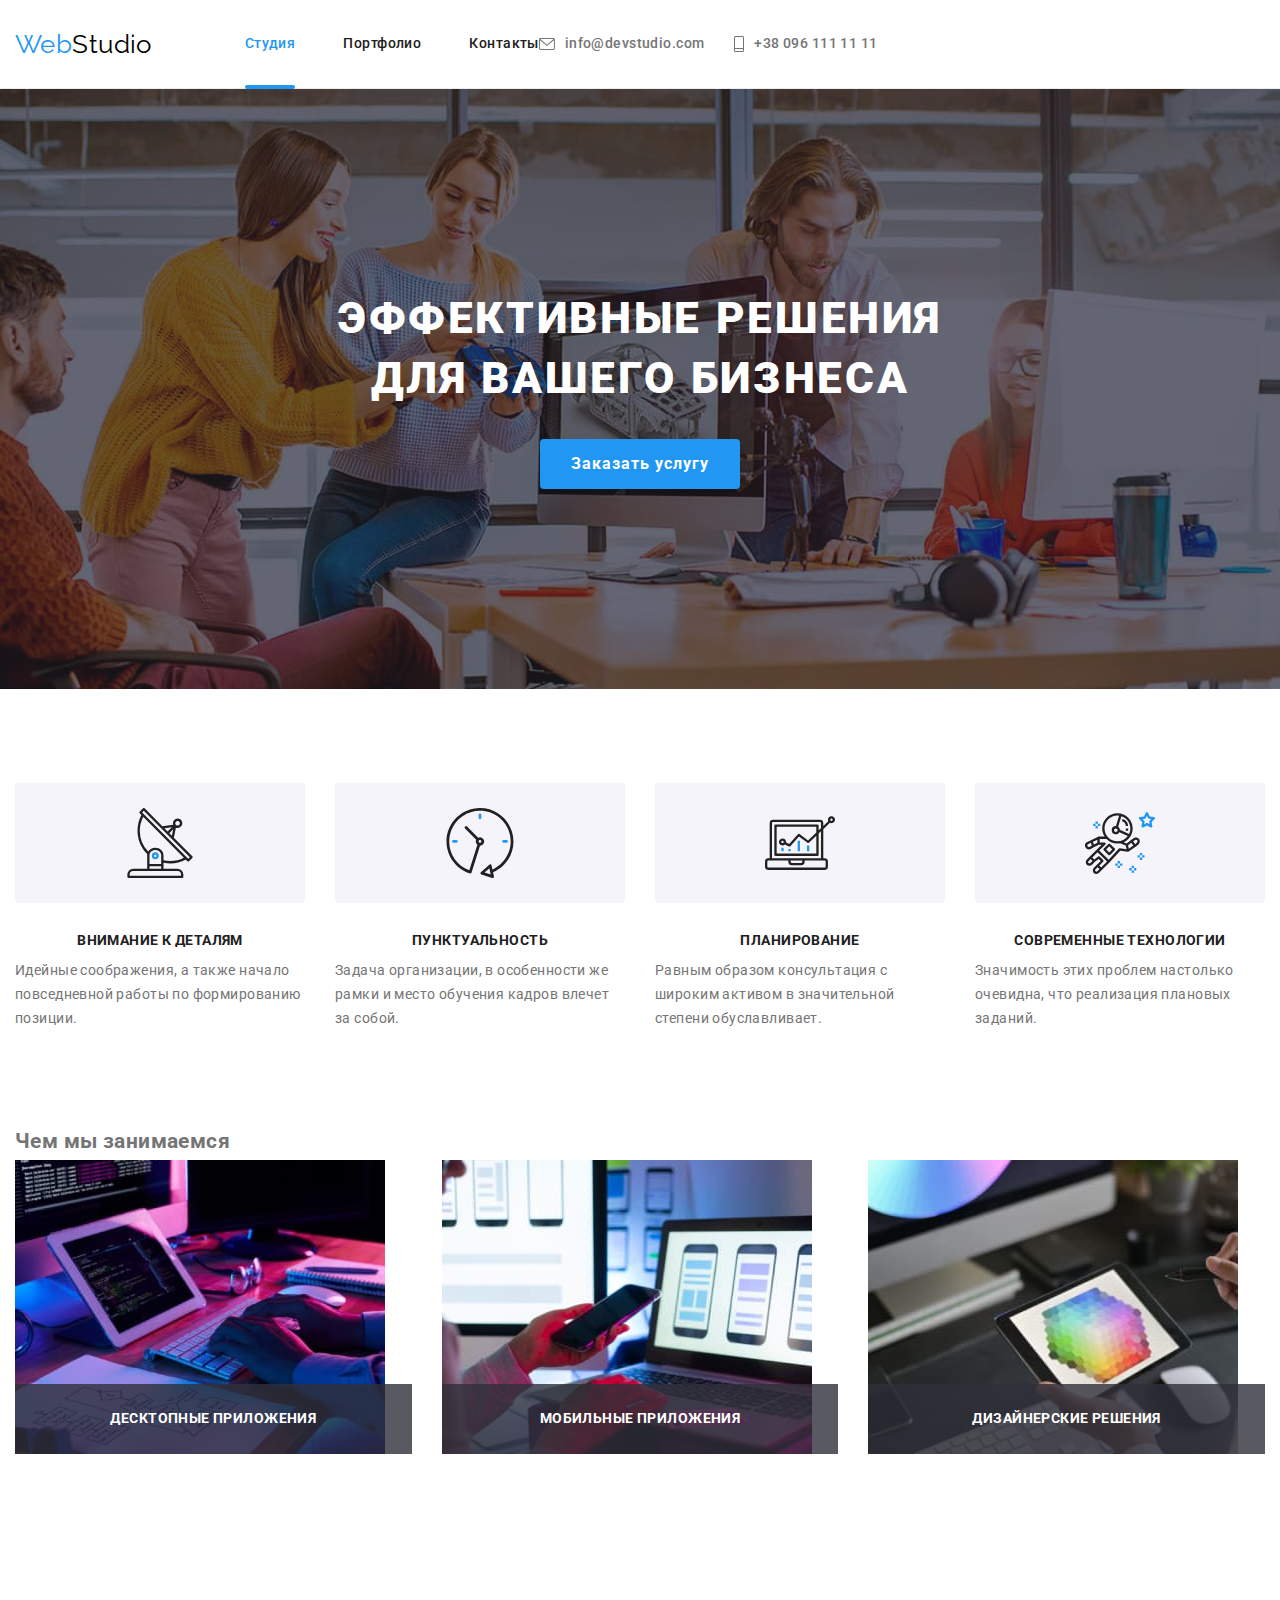
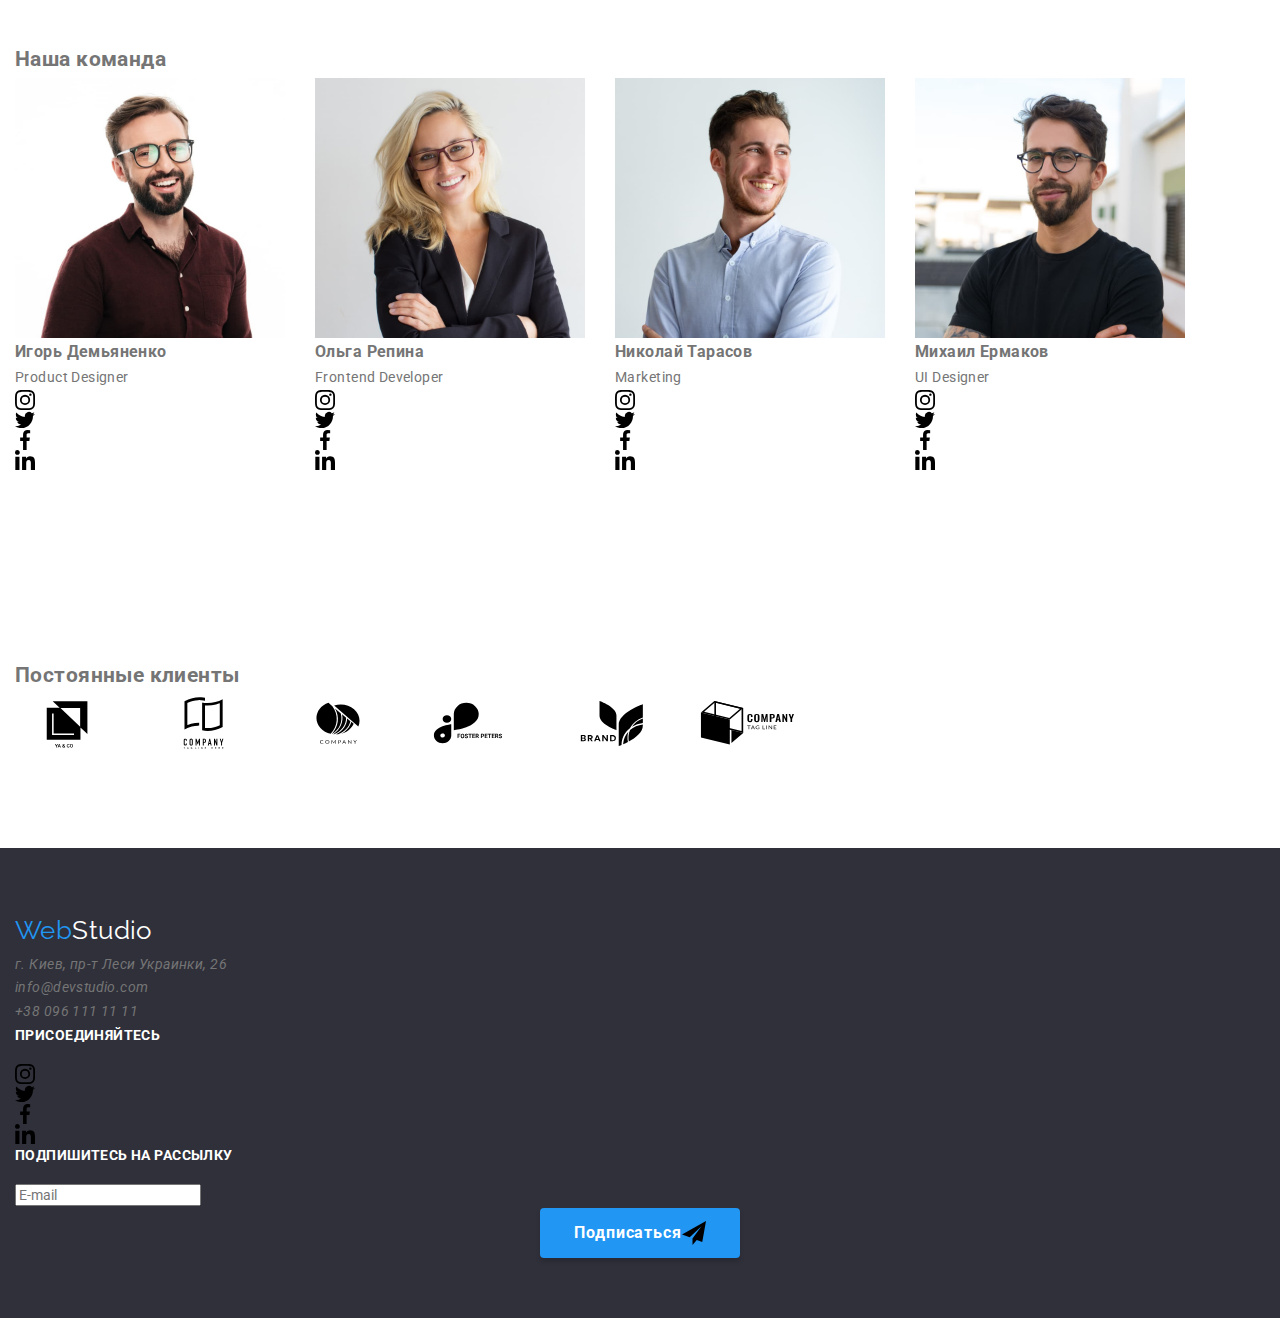
==== index.html @ e0783196 "header" ====
<!DOCTYPE html>
<html lang="ru">
    <head>
        <meta charset="UTF-8">
        <meta http-equiv="X-UA-Compatible" content="IE=edge">
        <meta name="viewport" content="width=device-width, initial-scale=1.0">
        <title>WebStudio</title>
        <style>
            @import url('https://fonts.googleapis.com/css2?family=Raleway:wght@700&family=Roboto:wght@400;500;700;900&display=swap');
        </style>
        <link rel="stylesheet" href="https://cdnjs.cloudflare.com/ajax/libs/modern-normalize/1.1.0/modern-normalize.min.css">
        <link rel="stylesheet" href="./css/main.min.css">
    </head>
    <body>   
        
        <!-- Заголовок-->
        <header class="header">
            <div class="container header__container">
                <a class="link logo" href="./index.html"> Web<span class="logo--header">Studio</span></a>
                <div class="header__mobile-menu" data-menu>
                    <nav class="header__nav">
                        <ul class="list header__pages-list">
                            <li class="header__pages-item"> <a class="link header__pages-link header__pages-link--active" href="./index.html">Студия</a> </li>
                            <li class="header__pages-item"> <a class="link header__pages-link" href="./portfolio.html">Портфолио</a> </li>
                            <li class="header__pages-item"> <a class="link header__pages-link" href="#">Контакты</a> </li>
                        </ul>
                    </nav>
                    <ul class="list header__contacts-list">
                        <li class="header__contacts-item header__contacts-bottom"> <a class="link header__contacts-link" href="mailto:info@devstudio.com">
                            <svg class="header__contacts-icon" width="16" height="12"><use href="./image/symbol-defs.svg#icon-envelope"></use>
                            </svg>info@devstudio.com</a></li>
                        <li class="header__contacts-item header__contacts-top"> <a class="link header__contacts-link" href="tel:+380961111111">
                            <svg class="header__contacts-icon" width="10" height="16"><use href="./image/symbol-defs.svg#icon-phone"></use></svg>
                            +38 096 111 11 11</a> </li>
                    </ul>
                    <ul class="list header__social-list">
                        <li class="header__social-item">
                            <a class="link header__social-link" href="#">Instagram</a>
                        </li>
                        <li class="header__social-item">
                            <a class="link header__social-link" href="#">Twitter</a>
                        </li>
                        <li class="header__social-item">
                            <a class="link header__social-link" href="#">Facebook</a>
                        </li>
                        <li class="header__social-item">
                            <a class="link header__social-link" href="#">LinkedIn</a>
                        </li>
                    </ul>
                </div>
                
                
                <button type="button" class="burger__button-menu" data-menu-button>
                    <svg class="burger__menu-icon" width="40" height="40">
                        <use class="burger__menu" href="./image/burger.svg#icon-burger-menu"></use>
                        <use class="burger__close" href="./image/burger.svg#icon-burger-close"></use>
                    </svg>
                </button>
                <script src="./js/mobile-menu.js"></script>
            </div>
        </header>
        <main>
            <!-- 1 секция HERO -->
            <section class="hero overlay">
                <!-- <div class="overlay"></div> -->
                <div class="container">
                    <h1 class="hero__title">Эффективные решения для вашего бизнеса</h1>
                    <button data-modal-open type="button" class="button hero-button">Заказать услугу</button>
                </div>
            </section>

            <!-- 2 секция -->
            <section class="section benefits">
                <div class="container">
                    <h2 class="visually-hidden">Преимущества</h2>
                    <ul class="list benefits__list card-set">
                        <li class="card-set__item benefits__item">
                            <div class="benefits__icon-wrapper">
                                <svg class="benefits__icon" width="70px" height="70px">
                                    <use href="./image/symbol-defs.svg#icon-antenna"></use>
                                </svg>
                            </div>
                            <h3 class="benefits__title">Внимание к деталям</h3>
                            <p>Идейные соображения, а также начало повседневной работы по формированию позиции.</p>
                        </li>
                        <li class="card-set__item benefits__item">
                            <div class="benefits__icon-wrapper">
                                <svg class="benefits__icon" width="70px" height="70px">
                                    <use href="./image/symbol-defs.svg#icon-clock"></use>
                                </svg>
                            </div>
                            <h3 class="benefits__title">Пунктуальность</h3>
                            <p>Задача организации, в особенности же рамки и место обучения кадров влечет за собой.</p>
                        </li>
                        <li class="card-set__item benefits__item">
                            <div class="benefits__icon-wrapper">
                                <svg class="benefits__icon" width="70px" height="70px">
                                    <use href="./image/symbol-defs.svg#icon-diagram"></use>
                                </svg>
                            </div>
                            <h3 class="benefits__title">Планирование</h3>
                            <p>Равным образом консультация с широким активом в значительной степени обуславливает.</p>
                        </li>
                        <li class="card-set__item benefits__item">
                            <div class="benefits__icon-wrapper">
                                <svg class="benefits__icon" width="70px" height="70px">
                                    <use href="./image/symbol-defs.svg#icon-astronaut"></use>
                                </svg>
                            </div>
                            <h3 class="benefits__title">Современные технологии</h3>
                            <p>Значимость этих проблем настолько очевидна, что реализация плановых заданий.</p>
                        </li>
                    </ul>
                </div>
            </section>

            <!-- 3 секция -->
            <section class="section examples">
                <div class="container">
                    <h2 class="section__title">Чем мы занимаемся</h2>
                    <ul class="list examples-list card-set">
                        <li class="card-set__item examples__item">
                            <img src="./image/1.jpg" alt="Программирование" width="370" height="294">
                            <div class="examples__wrap">
                                <h3 class="examples__title">Десктопные приложения</h3>
                            </div>
                        </li>
                        <li class="card-set__item examples__item">
                            <img src="./image/2.jpg" alt="Приложения для смартфонов" width="370" height="294">
                            <div class="examples__wrap">
                                <h3 class="examples__title">Мобильные приложения</h3>
                            </div>
                        </li>
                        <li class="card-set__item examples__item">
                            <img src="./image/3.jpg" alt="Дизайн" width="370" height="294">
                            <div class="examples__wrap">
                                <h3 class="examples__title">Дизайнерские решения</h3>
                            </div>
                        </li>                        
                    </ul>
                </div>
            </section>


            <!-- 4 секция -->
            <section class="section team">
                <div class="container">
                    <h2 class="section__title">Наша команда</h2>
                    <ul class="list team__list card-set">
                        <li class="card-set__item team__item">
                            <img src="./image/mem_1.jpg" alt="Фото Игоря Демьяненко" width="270" height="260">
                            <div class="team__content">
                                <h3 class="team__member">Игорь Демьяненко</h3>
                                <p class="team__job" lang="en">Product Designer</p>
                                <ul class="list icon-set">
                                    <li class="icon-set__item"><a class="link icon-set__link" href="https://www.instagram.com/" target="_blank" rel="noopener noreferrer nofollow">
                                        <svg class="icon icon-set__icon icon-set__icon--team" width="20" height="20">
                                            <use href="./image/symbol-defs.svg#icon-instagram"></use>
                                        </svg>
                                    </a></li>
                                    <li class="icon-set__item"><a class="link icon-set__link" href="https://twitter.com/" target="_blank" rel="noopener noreferrer nofollow">
                                        <svg class="icon icon-set__icon icon-set__icon--team" width="20" height="20">
                                            <use href="./image/symbol-defs.svg#icon-twitter"></use>
                                        </svg>
                                    </a></li>
                                    <li class="icon-set__item"><a class="link icon-set__link" href="https://www.facebook.com/" target="_blank" rel="noopener noreferrer nofollow">
                                        <svg class="icon icon-set__icon icon-set__icon--team" width="20" height="20">
                                            <use href="./image/symbol-defs.svg#icon-facebook"></use>
                                        </svg>
                                    </a></li>
                                    <li class="icon-set__item"><a class="link icon-set__link" href="https://www.linkedin.com/" target="_blank" rel="noopener noreferrer nofollow">
                                        <svg class="icon icon-set__icon icon-set__icon--team" width="20" height="20">
                                            <use href="./image/symbol-defs.svg#icon-linkedin"></use>
                                        </svg>
                                    </a></li>
                                    
                                </ul>                                
                            </div>                            
                        </li>
                        <li class="card-set__item team__item">
                            <img src="./image/mem_2.jpg" alt="Фото Ольги Репиной" width="270" height="260">
                            <div class="team__content">
                                <h3 class="team__member">Ольга Репина</h3>
                                <p class="team__job" lang="en">Frontend Developer</p>
                                <ul class="list icon-set">
                                    <li class="icon-set__item"><a class="link icon-set__link" href="https://www.instagram.com/" target="_blank" rel="noopener noreferrer nofollow">
                                        <svg class="icon icon-set__icon icon-set__icon--team" width="20" height="20">
                                            <use href="./image/symbol-defs.svg#icon-instagram"></use>
                                        </svg>
                                    </a></li>
                                    <li class="icon-set__item"><a class="link icon-set__link" href="https://twitter.com/" target="_blank" rel="noopener noreferrer nofollow">
                                        <svg class="icon icon-set__icon icon-set__icon--team" width="20" height="20">
                                            <use href="./image/symbol-defs.svg#icon-twitter"></use>
                                        </svg>
                                    </a></li>
                                    <li class="icon-set__item"><a class="link icon-set__link" href="https://www.facebook.com/" target="_blank" rel="noopener noreferrer nofollow">
                                        <svg class="icon icon-set__icon icon-set__icon--team" width="20" height="20">
                                            <use href="./image/symbol-defs.svg#icon-facebook"></use>
                                        </svg>
                                    </a></li>
                                    <li class="icon-set__item"><a class="link icon-set__link" href="https://www.linkedin.com/" target="_blank" rel="noopener noreferrer nofollow">
                                        <svg class="icon icon-set__icon icon-set__icon--team" width="20" height="20">
                                            <use href="./image/symbol-defs.svg#icon-linkedin"></use>
                                        </svg>
                                    </a></li>
                                </ul>
                            </div>
                        </li>
                        <li class="card-set__item team__item">
                            <img src="./image/mem_3.jpg" alt="Фото Николая Тарасова" width="270" height="260">
                            <div class="team__content">
                                <h3 class="team__member">Николай Тарасов</h3>
                                <p class="team__job" lang="en">Marketing</p>
                                <ul class="list icon-set">
                                    <li class="icon-set__item"><a class="link icon-set__link" href="https://www.instagram.com/" target="_blank" rel="noopener noreferrer nofollow">
                                        <svg class="icon icon-set__icon icon-set__icon--team" width="20" height="20">
                                            <use href="./image/symbol-defs.svg#icon-instagram"></use>
                                        </svg>
                                    </a></li>
                                    <li class="icon-set__item"><a class="link icon-set__link" href="https://twitter.com/" target="_blank" rel="noopener noreferrer nofollow">
                                        <svg class="icon icon-set__icon icon-set__icon--team" width="20" height="20">
                                            <use href="./image/symbol-defs.svg#icon-twitter"></use>
                                        </svg>
                                    </a></li>
                                    <li class="icon-set__item"><a class="link icon-set__link" href="https://www.facebook.com/" target="_blank" rel="noopener noreferrer nofollow">
                                        <svg class="icon icon-set__icon icon-set__icon--team" width="20" height="20">
                                            <use href="./image/symbol-defs.svg#icon-facebook"></use>
                                        </svg>
                                    </a></li>
                                    <li class="icon-set__item"><a class="link icon-set__link" href="https://www.linkedin.com/" target="_blank" rel="noopener noreferrer nofollow">
                                        <svg class="icon icon-set__icon icon-set__icon--team" width="20" height="20">
                                            <use href="./image/symbol-defs.svg#icon-linkedin"></use>
                                        </svg>
                                    </a></li>
                                </ul>
                            </div>
                        </li>
                        <li class="card-set__item team__item">
                            <img src="./image/mem_4.jpg" alt="Фото Михаила Ермакова" width="270" height="260">
                            <div class="team__content">
                                <h3 class="team__member">Михаил Ермаков</h3>
                                <p class="team__job" lang="en">UI Designer</p>
                                <ul class="list icon-set">
                                    <li class="icon-set__item"><a class="link icon-set__link" href="https://www.instagram.com/" target="_blank" rel="noopener noreferrer nofollow">
                                        <svg class="icon icon-set__icon icon-set__icon--team" width="20" height="20">
                                            <use href="./image/symbol-defs.svg#icon-instagram"></use>
                                        </svg>
                                    </a></li>
                                    <li class="icon-set__item"><a class="link icon-set__link" href="https://twitter.com/" target="_blank" rel="noopener noreferrer nofollow">
                                        <svg class="icon icon-set__icon icon-set__icon--team" width="20" height="20">
                                            <use href="./image/symbol-defs.svg#icon-twitter"></use>
                                        </svg>
                                    </a></li>
                                    <li class="icon-set__item"><a class="link icon-set__link" href="https://www.facebook.com/" target="_blank" rel="noopener noreferrer nofollow">
                                        <svg class="icon icon-set__icon icon-set__icon--team" width="20" height="20">
                                            <use href="./image/symbol-defs.svg#icon-facebook"></use>
                                        </svg>
                                    </a></li>
                                    <li class="icon-set__item"><a class="link icon-set__link" href="https://www.linkedin.com/" target="_blank" rel="noopener noreferrer nofollow">
                                        <svg class="icon icon-set__icon icon-set__icon--team" width="20" height="20">
                                            <use href="./image/symbol-defs.svg#icon-linkedin"></use>
                                        </svg>
                                    </a></li>
                                </ul>
                            </div>
                        </li>
                    </ul>
                </div>
            </section>

            <!-- 5 секция -->
            <section class="section clients">
                <div class="container">
                    <h2 class="section__title">Постоянные клиенты</h2>
                    <ul class="list card-set clients__list">
                        <li class="card-set__item clients__item"><a class="link clients__link" href="#" target="_blank" rel="noopener noreferrer nofollow" >
                            <svg class="clients__icon" width="106" height="60">
                                <use href="./image/symbol-defs.svg#icon-company_1"></use>
                            </svg>
                        </a></li>
                        <li class="card-set__item clients__item"><a class="link clients__link" href="#" target="_blank" rel="noopener noreferrer nofollow" >
                            <svg class="clients__icon" width="106" height="60">
                                <use href="./image/symbol-defs.svg#icon-company_2"></use>
                            </svg>
                        </a></li> 
                        <li class="card-set__item clients__item"><a class="link clients__link" href="#" target="_blank" rel="noopener noreferrer nofollow" >
                            <svg class="clients__icon" width="106" height="60">
                                <use href="./image/symbol-defs.svg#icon-company_3"></use>
                            </svg>
                        </a></li> 
                        <li class="card-set__item clients__item"><a class="link clients__link" href="#" target="_blank" rel="noopener noreferrer nofollow" >
                            <svg class="clients__icon" width="106" height="60">
                                <use href="./image/symbol-defs.svg#icon-company_4"></use>
                            </svg>
                        </a></li> 
                        <li class="card-set__item clients__item"><a class="link clients__link" href="#" target="_blank" rel="noopener noreferrer nofollow" >
                            <svg class="clients__icon" width="106" height="60">
                                <use href="./image/symbol-defs.svg#icon-company_5"></use>
                            </svg>
                        </a></li> 
                        <li class="card-set__item clients__item"><a class="link clients__link" href="#" target="_blank" rel="noopener noreferrer nofollow" >
                            <svg class="clients__icon" width="106" height="60">
                                <use href="./image/symbol-defs.svg#icon-company_6"></use>
                            </svg>
                        </a></li> 
                    </ul>
                </div>
            </section>
        </main>
        

        <!-- Футер -->
        <footer class="footer">
            <div class="container footer__container">
                <div class="footer__address">
                    <a class="link logo footer__logo" href="./index.html">Web<span class="logo--footer">Studio</span></a>
                    <address class="footer-address">
                        <ul class="list footer-address__list">
                            <li class="footer-address__item"> <a class="link footer-address__link" href="https://goo.gl/maps/w4182wPYShXfGa5f7"
                                    target="_blank" rel="noopener noreferrer nofollow"> г. Киев, пр-т Леси Украинки, 26 </a></li>
                            <li class="footer-address__item"> <a class="link footer-address__link"
                                    href="mailto:info@devstudio.com">info@devstudio.com</a></li>
                            <li class="footer-address__item"> <a class="link footer-address__link" href="tel:+380961111111">+38 096 111 11 11</a></li>
                        </ul>
                    </address>
                </div>
                <div class="footer-join__container">
                    <p class="footer-join__text">присоединяйтесь</p>
                    <ul class="list icon-set">
                        <li class="icon-set__item"><a class="link icon-set__link icon-set__link--footer" href="https://www.instagram.com/" target="_blank" rel="noopener noreferrer nofollow">
                            <svg class="icon-set__icon" width="20" height="20">
                                <use href="./image/symbol-defs.svg#icon-instagram"></use>
                            </svg>
                        </a></li>
                        <li class="icon-set__item"><a class="link icon-set__link icon-set__link--footer" href="https://twitter.com/" target="_blank" rel="noopener noreferrer nofollow">
                            <svg class="icon-set__icon" width="20" height="20">
                                <use href="./image/symbol-defs.svg#icon-twitter"></use>
                            </svg>
                        </a></li>
                        <li class="icon-set__item"><a class="link icon-set__link icon-set__link--footer" href="https://www.facebook.com/" target="_blank" rel="noopener noreferrer nofollow">
                            <svg class="icon-set__icon" width="20" height="20">
                                <use href="./image/symbol-defs.svg#icon-facebook"></use>
                            </svg>
                        </a></li>
                        <li class="icon-set__item"><a class="link icon-set__link icon-set__link--footer" href="https://www.linkedin.com/" target="_blank" rel="noopener noreferrer nofollow">
                            <svg class="icon-set__icon" width="20" height="20">
                                <use href="./image/symbol-defs.svg#icon-linkedin"></use>
                            </svg>
                        </a></li>
                    </ul>
                </div>
                <div class="footer-subscribe__container">
                    <p class="footer-subscribe__text">Подпишитесь на рассылку</p>
                    <form class="footer-subscribe__form">
                        <label for="subscribe"></label>
                        <input class="footer-subscribe__input" type="email" name="subscribe" id="subscribe" placeholder="E-mail">
                        <button class="button hero-button" type="submit">Подписаться
                            <svg class="footer-subscribe__icon" width="24" height="24">
                                <use href="./image/symbol-defs.svg#icon-icon-send"></use>
                            </svg>
                        </button>
                    </form>
                </div>
            </div>
        </footer>
        <!-- Modal -->
        <div class="backdrop is-hidden" data-modal>
            <div class="modal">
                <div>
                    <h2 class="modal__title">Оставьте свои данные, мы вам перезвоним</h2>
                    <form class="modal__form">
                        <div class="modal__item">
                            <label class="modal__label" for="name">Имя</label>
                            <input class="modal__input" type="text" name="name" id="name"/>
                            <span class="modal__icon">
                                <svg  width="18" height="18">
                                    <use href=".//image/symbol-defs.svg#icon-person-modal"></use>
                                </svg>
                            </span>
                        </div>
                        <div class="modal__item">
                            <label class="modal__label" for="tel">Телефон</label>
                            <input class="modal__input" type="tel" name="tel" id="tel"/>
                            <span class="modal__icon">
                                <svg  width="18" height="18">
                                    <use href=".//image/symbol-defs.svg#icon-phone-modal"></use>
                                </svg>
                            </span>
                        </div>
                        <div class="modal__item">
                            <label class="modal__label" for="email">Почта</label>
                            <input class="modal__input" type="email" name="email" id="email"/>
                            <span class="modal__icon">
                                <svg  width="18" height="18">
                                    <use href=".//image/symbol-defs.svg#icon-email-modal"></use>
                                </svg>
                            </span>
                        </div>
                        <div class="modal__item modal__item--comment">
                            <label class="modal__label" for="comment">Комментарий</label>
                            <textarea class="modal__input modal__input--comment" name="comment" id="comment" placeholder="Введите текст" ></textarea>
                        </div>
                        <div class="modal__checkbox">
                            <input class="modal__checkbox-input" type="checkbox" name="policy" id="policy"/>
                            <label class="modal__policy" for="policy"><span class="modal__checkbox-icon"></span>Соглашаюсь с рассылкой и принимаю<span><a class="modal__policy-link" href="#" target="_blank" rel="noopener noreferrer nofollow">Условия договора</a></span></label>
                        </div> 
                        <button class="button hero-button" type="submit">Отправить</button>
                    </form>
                </div>
                <button class="modal__close-button" type="button" data-modal-close>
                    <svg width="18px" height="18px">
                        <use href="./image/symbol-defs.svg#icon-close-black"></use>
                    </svg>
                </button>
            </div>
        </div>     
        <script src="./js/modal.js"></script>
    </body>
</html>
---- css/main.min.css ----
h1,h2,h3,p,ul{margin-top:0;margin-bottom:0}ul{padding-left:0}img{display:block;max-width:100%;height:auto}svg{display:block}body{font-family:"Roboto",sans-serif;font-size:14px;line-height:1.71;letter-spacing:.03em;color:#757575}.link{text-decoration:none;color:inherit}.list{list-style:none}.visually-hidden{position:absolute !important;clip:rect(1px 1px 1px 1px);padding:0 !important;border:0 !important;height:1px !important;width:1px !important;overflow:hidden}@media screen and (max-width: 480px){.section__title{color:#212121;font-size:28px;line-height:1.17;margin-bottom:30px;text-align:center}}@media screen and (max-width: 768px){.section{padding-top:60px;padding-bottom:60px}}@media screen and (min-width: 769px){.section{padding-top:94px;padding-bottom:94px}}.container{margin-left:auto;margin-right:auto;padding-left:15px;padding-right:15px}@media screen and (max-width: 480px){.container{max-width:480px}}@media screen and (min-width: 481px)and (max-width: 768px){.container{max-width:768px}}.logo{font-family:"Raleway",sans-serif;color:#2196f3}.logo--header{color:#000}.logo__logo{margin-bottom:20px}.logo--footer{color:#fff}@media screen and (min-width: 769px)and (max-width: 1600px){.logo{font-size:26px}}@media screen and (max-width: 768px){.logo{font-weight:700;font-size:24px;line-height:1.1666;display:-webkit-box;display:-ms-flexbox;display:flex}}@media screen and (max-width: 480px){.icon-set{display:-webkit-box;display:-ms-flexbox;display:flex;-ms-flex-wrap:wrap;flex-wrap:wrap;margin-left:-10px;margin-top:-10px}.icon-set__item{margin-left:10px;margin-top:10px;border-radius:50%}.icon-set__link{display:-webkit-box;display:-ms-flexbox;display:flex;width:44px;height:44px;border-radius:50%;-webkit-box-align:center;-ms-flex-align:center;align-items:center;-webkit-box-pack:center;-ms-flex-pack:center;justify-content:center;-webkit-transition:background-color 250ms cubic-bezier(0.4, 0, 0.2, 1);transition:background-color 250ms cubic-bezier(0.4, 0, 0.2, 1)}.icon-set__link:hover,.icon-set__link:focus{background-color:#2196f3}.icon-set__link:hover .icon-set__icon,.icon-set__link:focus .icon-set__icon{fill:#fff}.icon-set__icon--team{fill:#afb1b8;-webkit-transition:fill 250ms cubic-bezier(0.4, 0, 0.2, 1);transition:fill 250ms cubic-bezier(0.4, 0, 0.2, 1)}.icon-set__link--footer{fill:#fff;background-color:rgba(255,255,255,.1)}}.header{border-bottom:1px solid #ececec}.header__pages-link,.header__contacts-link{-webkit-transition:color 250ms cubic-bezier(0.4, 0, 0.2, 1);transition:color 250ms cubic-bezier(0.4, 0, 0.2, 1)}.header__pages-link:hover,.header__pages-link:focus,.header__contacts-link:hover,.header__contacts-link:focus{color:#2196f3}@media screen and (max-width: 480px){.header__container{padding-top:10px;padding-bottom:10px;display:-webkit-box;display:-ms-flexbox;display:flex;-webkit-box-align:center;-ms-flex-align:center;align-items:center;-webkit-box-pack:justify;-ms-flex-pack:justify;justify-content:space-between}.header__mobile-menu{display:none;position:absolute;top:0;left:0;width:100%;height:100vh;background-color:#fff;padding:48px 40px;z-index:1}.header__mobile-menu.is-open{display:block}.header__nav{margin-bottom:302px}.header__pages-item{margin-bottom:30px}.header__pages-item:last-child{margin-bottom:0}.header__contacts-icon{display:none}.header__pages-list{font-weight:500;font-size:40px;line-height:1.175;letter-spacing:.02em}.header__pages-link{color:#212121}.header__pages-link--active{color:#2196f3}.header__contacts-item{font-weight:500;font-size:34px;line-height:1.176;letter-spacing:.02em}.header__contacts-list{display:-webkit-box;display:-ms-flexbox;display:flex;-webkit-box-orient:vertical;-webkit-box-direction:normal;-ms-flex-direction:column;flex-direction:column;margin-bottom:64px}.header__contacts-top{-webkit-box-ordinal-group:0;-ms-flex-order:-1;order:-1;margin-bottom:32px}.header__contacts-bottom{font-weight:500;font-size:24px;line-height:1.166;letter-spacing:.02em;z-index:9}.header__social-list{display:-webkit-box;display:-ms-flexbox;display:flex;-ms-flex-wrap:wrap;flex-wrap:wrap;margin-left:-10px}.header__social-item{border-right:1px solid rgba(33,33,33,.2)}.header__social-item:last-child{border:none}.header__social-link{color:#2196f3;font-weight:500;font-size:18px;line-height:1.22;letter-spacing:.02em;padding-left:10px;padding-right:10px}.header__social-item:first-child{padding-left:0}.burger__button-menu{position:relative;border:none;background-color:rgba(0,0,0,0);padding:0;z-index:2}.burger__button-menu{fill:#212121;-webkit-transition:color 250ms cubic-bezier(0.4, 0, 0.2, 1);transition:color 250ms cubic-bezier(0.4, 0, 0.2, 1)}.burger__button-menu:hover,.burger__button-menu:focus{fill:#2196f3}.burger__close{display:none}.burger__button-menu.is-open .burger__close{display:block}.burger__button-menu.is-open .burger__menu{display:none}}@media screen and (min-width: 481px)and (max-width: 1600px){.header__social-list{display:none}.header__mobile-menu{display:-webkit-box;display:-ms-flexbox;display:flex;-webkit-box-align:center;-ms-flex-align:center;align-items:center}.header__container,.header__nav{display:-webkit-box;display:-ms-flexbox;display:flex;-webkit-box-align:center;-ms-flex-align:center;align-items:center}.header__pages-list{display:-webkit-box;display:-ms-flexbox;display:flex;width:294px;-webkit-box-pack:justify;-ms-flex-pack:justify;justify-content:space-between}.header__pages-item{-webkit-box-pack:justify;-ms-flex-pack:justify;justify-content:space-between}.header__pages-link{color:#212121;padding-top:32px;padding-bottom:32px;position:relative;display:block}.header__pages-link--active{color:#2196f3}.header__pages-link--active::after{position:absolute;display:block;bottom:-1px;content:"";width:100%;height:4px;border-radius:2px;background-color:#2196f3}.header__contacts-link{display:-webkit-box;display:-ms-flexbox;display:flex;-webkit-box-align:center;-ms-flex-align:center;align-items:center}.header__contacts-icon{margin-right:10px;fill:currentColor}.header .burger__button-menu{display:none}}@media screen and (min-width: 481px)and (max-width: 768px){.header__container{max-width:100%;position:relative}.header__pages-list{-webkit-box-pack:justify;-ms-flex-pack:justify;justify-content:space-between}.header__pages-link,.header__contacts-link{font-weight:500;line-height:1.14;letter-spacing:.02em;-webkit-transition:color 250ms cubic-bezier(0.4, 0, 0.2, 1);transition:color 250ms cubic-bezier(0.4, 0, 0.2, 1)}.header__pages-link:hover,.header__pages-link:focus,.header__contacts-link:hover,.header__contacts-link:focus{color:#2196f3}.header__mobile-menu{margin-left:88px;-webkit-box-pack:justify;-ms-flex-pack:justify;justify-content:space-between}.header__contacts-list{position:relative;right:0}.header__contacts-link{font-size:12px}.header__contacts-item{margin-bottom:10px}.header__contacts-item:last-child{margin-bottom:0}}@media screen and (min-width: 769px){.header__contacts-list{display:-webkit-box;display:-ms-flexbox;display:flex;margin-left:auto}.header__contacts-item{margin-right:30px}.header__contacts-item:last-child{margin-right:0}.header__nav{margin-left:93px}.header__pages-link,.header__contacts-link{font-weight:500}}.button{font-family:inherit;cursor:pointer;border-radius:4px;border:rgba(0,0,0,0)}.hero-button{display:-webkit-box;display:-ms-flexbox;display:flex;-webkit-box-pack:center;-ms-flex-pack:center;justify-content:center;-webkit-box-align:center;-ms-flex-align:center;align-items:center;margin-left:auto;margin-right:auto;min-width:200px;padding:10px 28px;background-color:#2196f3;color:#fff;font-weight:700;font-size:16px;line-height:1.88;letter-spacing:.06em;-webkit-box-shadow:0px 4px 4px rgba(0,0,0,.15);box-shadow:0px 4px 4px rgba(0,0,0,.15);-webkit-transition:background-color 250ms cubic-bezier(0.4, 0, 0.2, 1);transition:background-color 250ms cubic-bezier(0.4, 0, 0.2, 1)}.hero-button:hover,.hero-button:focus{background-color:#188ce8}.hero{height:auto;background-color:#2f303a;text-align:center}.hero__title{color:#fff;margin-left:auto;margin-right:auto;margin-bottom:30px;font-weight:900;text-align:center;letter-spacing:.06em;text-transform:uppercase}@media screen and (max-width: 768px){.hero{padding-top:118px;padding-bottom:118px}.hero__title{font-size:26px;line-height:1.62;max-width:360px;height:auto}}@media screen and (min-width: 769px){.hero{padding-top:200px;padding-bottom:200px}.hero__title{font-size:44px;line-height:1.36;max-width:696px;height:auto}}.overlay{margin-left:auto;margin-right:auto;background-image:-webkit-gradient(linear, left top, right top, from(rgba(47, 48, 58, 0.4)), to(rgba(47, 48, 58, 0.4))),url(../image/hero-photo.jpg);background-image:linear-gradient(to right, rgba(47, 48, 58, 0.4), rgba(47, 48, 58, 0.4)),url(../image/hero-photo.jpg);background-repeat:no-repeat;background-position:center;background-size:cover}@media screen and (max-width: 480px){.overlay{max-width:1600px}}.benefits{padding-bottom:0}.benefits__item{margin-bottom:30px}.benefits__item:last-child{margin-bottom:0}.benefits__title{color:#212121;font-size:14px;line-height:1.14;text-align:center;text-transform:uppercase;margin-bottom:10px}.benefits__icon-wrapper{height:120px;background-color:#f5f4fa;border-radius:4px;padding-top:25px;padding-bottom:25px;margin-bottom:30px}.benefits__icon{margin-left:auto;margin-right:auto}@media screen and (max-width: 480px){.benefits{padding-bottom:0}.benefits__item{margin-bottom:30px}.benefits__item:last-child{margin-bottom:0}.benefits__title{color:#212121;font-size:14px;line-height:1.14;text-align:center;text-transform:uppercase;margin-bottom:10px}.benefits__icon-wrapper{height:120px;background-color:#f5f4fa;border-radius:4px;padding-top:25px;padding-bottom:25px;margin-bottom:30px}.benefits__icon{margin-left:auto;margin-right:auto}}@media screen and (min-width: 481px){.benefits__item{-ms-flex-preferred-size:calc(50% - 30px);flex-basis:calc(50% - 30px)}}@media screen and (min-width: 769px){.benefits__item{-ms-flex-preferred-size:calc(25% - 30px);flex-basis:calc(25% - 30px)}}@media screen and (max-width: 768px){.examples{display:none}}.examples__item{position:relative;-ms-flex-preferred-size:calc(33.3333333333% - 30px);flex-basis:calc(33.3333333333% - 30px)}.examples__wrap{position:absolute;bottom:0;width:100%;height:70px;display:-webkit-box;display:-ms-flexbox;display:flex;-webkit-box-pack:center;-ms-flex-pack:center;justify-content:center;-webkit-box-align:center;-ms-flex-align:center;align-items:center;background-color:rgba(47,48,58,.8)}.examples__title{font-size:14px;line-height:1.14;text-transform:uppercase;color:#fff}@media screen and (max-width: 480px){.card-set{display:block}}@media screen and (min-width: 481px){.card-set{display:-webkit-box;display:-ms-flexbox;display:flex;-ms-flex-wrap:wrap;flex-wrap:wrap;margin-left:-30px;margin-bottom:-30px}.card-set__item{margin-left:30px;margin-bottom:30px}}@media screen and (max-width: 480px){.team{background-color:#f5f4fa}.team__item{background:#fff;-webkit-box-shadow:0px 1px 3px rgba(0,0,0,.12),0px 1px 1px rgba(0,0,0,.14),0px 2px 1px rgba(0,0,0,.2);box-shadow:0px 1px 3px rgba(0,0,0,.12),0px 1px 1px rgba(0,0,0,.14),0px 2px 1px rgba(0,0,0,.2);border-radius:0px 0px 4px 4px;text-align:center;margin-bottom:30px}.team__item:last-child{margin-bottom:0}.team__content{padding:30px 15px;display:-webkit-box;display:-ms-flexbox;display:flex;-webkit-box-orient:vertical;-webkit-box-direction:normal;-ms-flex-direction:column;flex-direction:column;-webkit-box-align:center;-ms-flex-align:center;align-items:center}.team__member{color:#212121;font-weight:500;font-size:16px;line-height:1.18;margin-bottom:10px}.team__job{font-size:16px;line-height:1.18;margin-bottom:16px}}@media screen and (max-width: 480px){.clients__list{display:-webkit-box;display:-ms-flexbox;display:flex;-ms-flex-wrap:wrap;flex-wrap:wrap;margin-left:-30px;margin-top:-30px}.clients__link{height:92px;display:-webkit-box;display:-ms-flexbox;display:flex;-webkit-box-align:center;-ms-flex-align:center;align-items:center;-webkit-box-pack:center;-ms-flex-pack:center;justify-content:center;border:1px solid #afb1b8;border-radius:4px;fill:#afb1b8;-webkit-transition:fill 250ms cubic-bezier(0.4, 0, 0.2, 1),border 250ms cubic-bezier(0.4, 0, 0.2, 1);transition:fill 250ms cubic-bezier(0.4, 0, 0.2, 1),border 250ms cubic-bezier(0.4, 0, 0.2, 1)}.clients__link:hover,.clients__link:focus{border:1px solid #2196f3;fill:#2196f3}.clients__item{margin-left:30px;margin-top:30px;-ms-flex-preferred-size:calc(50% - 30px);flex-basis:calc(50% - 30px)}}.footer{background-color:#2f303a;padding-top:60px;padding-bottom:60px}.footer-join__text,.footer-subscribe__text{font-weight:700;font-size:14px;line-height:1.14;text-transform:uppercase;color:#fff;margin-bottom:20px;display:inline-block}@media screen and (max-width: 480px){.footer{text-align:center}.footer-subscribe__form{display:-webkit-box;display:-ms-flexbox;display:flex;-webkit-box-orient:vertical;-webkit-box-direction:normal;-ms-flex-direction:column;flex-direction:column;max-width:480px}.footer__logo{margin-bottom:20px;-webkit-box-pack:center;-ms-flex-pack:center;justify-content:center}.footer-address{font-style:inherit}.footer-address__list{margin-bottom:60px}.footer-address__item:not(:last-child){margin-bottom:9px}.footer-address__link[target=_blank]{color:#fff}.footer-address__link{color:rgba(255,255,255,.6);-webkit-transition:color 250ms cubic-bezier(0.4, 0, 0.2, 1);transition:color 250ms cubic-bezier(0.4, 0, 0.2, 1)}.footer-address__link:hover,.footer-address__link:focus{color:#2196f3}.footer-join__container{max-width:100%;margin-bottom:60px;display:-webkit-box;display:-ms-flexbox;display:flex;-webkit-box-orient:vertical;-webkit-box-direction:normal;-ms-flex-direction:column;flex-direction:column;-webkit-box-align:center;-ms-flex-align:center;align-items:center}.footer-subscribe__container{margin-left:auto}.footer-subscribe__input{display:block;max-width:480px;height:50px;margin-bottom:20px;border:1px solid rgba(255,255,255,.3);-webkit-filter:drop-shadow(0px 4px 4px rgba(0, 0, 0, 0.15));filter:drop-shadow(0px 4px 4px rgba(0, 0, 0, 0.15));border-radius:4px;background-color:rgba(0,0,0,0);padding:15px 16px;color:#fff;font-size:16px;line-height:1.25;letter-spacing:.03em}.footer-subscribe__input::-webkit-input-placeholder{font-size:16px;line-height:1.25;letter-spacing:.03em;color:rgba(255,255,255,.6)}.footer-subscribe__input::-moz-placeholder{font-size:16px;line-height:1.25;letter-spacing:.03em;color:rgba(255,255,255,.6)}.footer-subscribe__input:-ms-input-placeholder{font-size:16px;line-height:1.25;letter-spacing:.03em;color:rgba(255,255,255,.6)}.footer-subscribe__input::-ms-input-placeholder{font-size:16px;line-height:1.25;letter-spacing:.03em;color:rgba(255,255,255,.6)}.footer-subscribe__input::placeholder{font-size:16px;line-height:1.25;letter-spacing:.03em;color:rgba(255,255,255,.6)}.footer-subscribe__icon{fill:#fff;margin-left:10px}}.backdrop{position:fixed;left:0;top:0;width:100%;height:100%;visibility:visible;background-color:rgba(0,0,0,.2);-webkit-transition:opacity 250ms cubic-bezier(0.4, 0, 0.2, 1),visibility 250ms cubic-bezier(0.4, 0, 0.2, 1);transition:opacity 250ms cubic-bezier(0.4, 0, 0.2, 1),visibility 250ms cubic-bezier(0.4, 0, 0.2, 1)}.backdrop.is-hidden{visibility:hidden;opacity:0;pointer-events:none}@media screen and (max-width: 768px){.modal{max-width:450px;min-height:609px}.modal__title{line-height:1.5}.modal__policy{font-size:12px;line-height:1.16}}.modal{position:absolute;-webkit-transform:translate(-50%, -50%) scale(1);transform:translate(-50%, -50%) scale(1);width:528px;height:581px;left:50%;top:50%;padding:40px;text-align:center;-webkit-transition:-webkit-transform 250ms cubic-bezier(0.4, 0, 0.2, 1) 250ms;transition:-webkit-transform 250ms cubic-bezier(0.4, 0, 0.2, 1) 250ms;transition:transform 250ms cubic-bezier(0.4, 0, 0.2, 1) 250ms;transition:transform 250ms cubic-bezier(0.4, 0, 0.2, 1) 250ms, -webkit-transform 250ms cubic-bezier(0.4, 0, 0.2, 1) 250ms;border-radius:4px;background-color:#fff;-webkit-box-shadow:0px 1px 3px rgba(0,0,0,.12),0px 1px 1px rgba(0,0,0,.14),0px 2px 1px rgba(0,0,0,.2);box-shadow:0px 1px 3px rgba(0,0,0,.12),0px 1px 1px rgba(0,0,0,.14),0px 2px 1px rgba(0,0,0,.2)}.backdrop.is-hidden .modal{-webkit-transform:translate(-50%, -50%) scale(1.2);transform:translate(-50%, -50%) scale(1.2)}.modal__title{color:#212121;font-weight:700;font-size:20px;line-height:1.15;letter-spacing:.03em;margin-bottom:12px}.modal__form{width:100%}.modal__item{position:relative;display:-webkit-box;display:-ms-flexbox;display:flex;-webkit-box-orient:vertical;-webkit-box-direction:normal;-ms-flex-direction:column;flex-direction:column;margin-bottom:10px}.modal__item--comment{margin-bottom:20px}.modal__label{color:#757575;margin-right:auto;font-size:12px;line-height:1.16;letter-spacing:.01em;margin-bottom:4px}.modal__input{width:100%;height:40px;border:1px solid;border-color:rgba(33,33,33,.2);border-radius:4px;padding:12px 12px 12px 42px}.modal__input--comment{height:120px;padding-left:16px;padding-right:16px;resize:none}.modal__input:hover,.modal__input:focus{border-color:#2196f3}.modal__input::-webkit-input-placeholder{color:rgba(117,117,117,.5);font-size:14px;line-height:1.14;letter-spacing:.01em}.modal__input::-moz-placeholder{color:rgba(117,117,117,.5);font-size:14px;line-height:1.14;letter-spacing:.01em}.modal__input:-ms-input-placeholder{color:rgba(117,117,117,.5);font-size:14px;line-height:1.14;letter-spacing:.01em}.modal__input::-ms-input-placeholder{color:rgba(117,117,117,.5);font-size:14px;line-height:1.14;letter-spacing:.01em}.modal__input::placeholder{color:rgba(117,117,117,.5);font-size:14px;line-height:1.14;letter-spacing:.01em}.modal__policy{display:-webkit-box;display:-ms-flexbox;display:flex;-webkit-box-align:center;-ms-flex-align:center;align-items:center;-webkit-box-pack:center;-ms-flex-pack:center;justify-content:center;color:#757575;cursor:pointer}.modal__icon{position:absolute;left:12px;bottom:11px;fill:#212121;-webkit-transition:fill 250ms cubic-bezier(0.4, 0, 0.2, 1);transition:fill 250ms cubic-bezier(0.4, 0, 0.2, 1)}.modal__input:hover~.modal__icon,.modal__input:focus~.modal__icon{fill:#2196f3}.modal__checkbox{margin-bottom:30px}.modal__checkbox-input{position:absolute;clip:rect(1px 1px 1px 1px);padding:0;border:0;height:1px;width:1px;overflow:hidden}.modal__policy-link{color:#2196f3;margin-left:4px}.modal__checkbox-icon{display:inline-block;border:2px solid;border-color:#212121;border-radius:2px;width:16px;height:15px;margin-right:7px}.modal__checkbox-input:checked+.modal__policy .modal__checkbox-icon{background-color:#2196f3;border-color:rgba(0,0,0,0);background-image:url("../image/icon-check.svg");background-size:contain;background-origin:border-box}.modal__close-button{position:absolute;right:8px;top:8px;width:30px;height:30px;border-radius:50%;display:-webkit-box;display:-ms-flexbox;display:flex;-webkit-box-pack:center;-ms-flex-pack:center;justify-content:center;-webkit-box-align:center;-ms-flex-align:center;align-items:center;cursor:pointer;border:1px solid rgba(0,0,0,.1);background-color:#fff;fill:#000;-webkit-transition:fill 250ms cubic-bezier(0.4, 0, 0.2, 1);transition:fill 250ms cubic-bezier(0.4, 0, 0.2, 1)}.modal__close-button:hover,.modal__close-button:focus{fill:#2196f3}@media screen and (max-width: 480px){.filter__button-set{display:-webkit-box;display:-ms-flexbox;display:flex;-ms-flex-wrap:wrap;flex-wrap:wrap;margin-bottom:40px;margin-left:-8px;margin-top:-15px}.filter__item{margin-left:8px;margin-top:15px}.filter__button{background-color:#f5f4fa;color:#212121;font-weight:500;font-size:16px;line-height:1.62;letter-spacing:.03em;padding:6px 22px;-webkit-transition:background-color 250ms cubic-bezier(0.4, 0, 0.2, 1),color 250ms cubic-bezier(0.4, 0, 0.2, 1),-webkit-box-shadow 250ms cubic-bezier(0.4, 0, 0.2, 1);transition:background-color 250ms cubic-bezier(0.4, 0, 0.2, 1),color 250ms cubic-bezier(0.4, 0, 0.2, 1),-webkit-box-shadow 250ms cubic-bezier(0.4, 0, 0.2, 1);transition:background-color 250ms cubic-bezier(0.4, 0, 0.2, 1),color 250ms cubic-bezier(0.4, 0, 0.2, 1),box-shadow 250ms cubic-bezier(0.4, 0, 0.2, 1);transition:background-color 250ms cubic-bezier(0.4, 0, 0.2, 1),color 250ms cubic-bezier(0.4, 0, 0.2, 1),box-shadow 250ms cubic-bezier(0.4, 0, 0.2, 1),-webkit-box-shadow 250ms cubic-bezier(0.4, 0, 0.2, 1)}.filter__button:hover,.filter__button:focus{background-color:#2196f3;color:#fff;-webkit-box-shadow:0px 3px 1px rgba(0,0,0,.1),0px 1px 2px rgba(0,0,0,.08),0px 2px 2px rgba(0,0,0,.12);box-shadow:0px 3px 1px rgba(0,0,0,.1),0px 1px 2px rgba(0,0,0,.08),0px 2px 2px rgba(0,0,0,.12)}}.service__item{margin-bottom:30px}.service__item:last-child{margin-bottom:0}.service__link{display:-webkit-box;display:-ms-flexbox;display:flex;-webkit-box-orient:vertical;-webkit-box-direction:normal;-ms-flex-direction:column;flex-direction:column;-webkit-transition:-webkit-box-shadow 250ms cubic-bezier(0.4, 0, 0.2, 1);transition:-webkit-box-shadow 250ms cubic-bezier(0.4, 0, 0.2, 1);transition:box-shadow 250ms cubic-bezier(0.4, 0, 0.2, 1);transition:box-shadow 250ms cubic-bezier(0.4, 0, 0.2, 1), -webkit-box-shadow 250ms cubic-bezier(0.4, 0, 0.2, 1)}.service__link:hover,.service__link:focus{-webkit-box-shadow:0px 1px 1px rgba(0,0,0,.12),0px 4px 4px rgba(0,0,0,.06),1px 4px 6px rgba(0,0,0,.16);box-shadow:0px 1px 1px rgba(0,0,0,.12),0px 4px 4px rgba(0,0,0,.06),1px 4px 6px rgba(0,0,0,.16)}.service__thumb{position:relative;overflow:hidden}.service__wrap{position:absolute;width:100%;height:100%;top:1px;-webkit-transform:translateY(100%);transform:translateY(100%);padding:63px 24px;background-color:rgba(33,150,243,.9);-webkit-transition:-webkit-transform 250ms cubic-bezier(0.4, 0, 0.2, 1);transition:-webkit-transform 250ms cubic-bezier(0.4, 0, 0.2, 1);transition:transform 250ms cubic-bezier(0.4, 0, 0.2, 1);transition:transform 250ms cubic-bezier(0.4, 0, 0.2, 1), -webkit-transform 250ms cubic-bezier(0.4, 0, 0.2, 1)}.service__link:hover .service__wrap,.service__link:focus .service__wrap{-webkit-transform:translateY(0);transform:translateY(0)}.service__text{font-size:18px;line-height:1.56;letter-spacing:.03em;color:#fff;-webkit-transform:scale(2);transform:scale(2);-webkit-transition:-webkit-transform 250ms cubic-bezier(0.4, 0, 0.2, 1) 50ms;transition:-webkit-transform 250ms cubic-bezier(0.4, 0, 0.2, 1) 50ms;transition:transform 250ms cubic-bezier(0.4, 0, 0.2, 1) 50ms;transition:transform 250ms cubic-bezier(0.4, 0, 0.2, 1) 50ms, -webkit-transform 250ms cubic-bezier(0.4, 0, 0.2, 1) 50ms}.service__link:hover .service__text,.service__link:focus .service__text{-webkit-transform:scale(1);transform:scale(1)}.service__card{border:1px solid #eee;padding:20px 24px}.service__title{color:#212121;font-size:18px;line-height:2;letter-spacing:.06em;margin-bottom:4px}.service__description{font-size:16px;line-height:1.88}/*# sourceMappingURL=main.min.css.map */
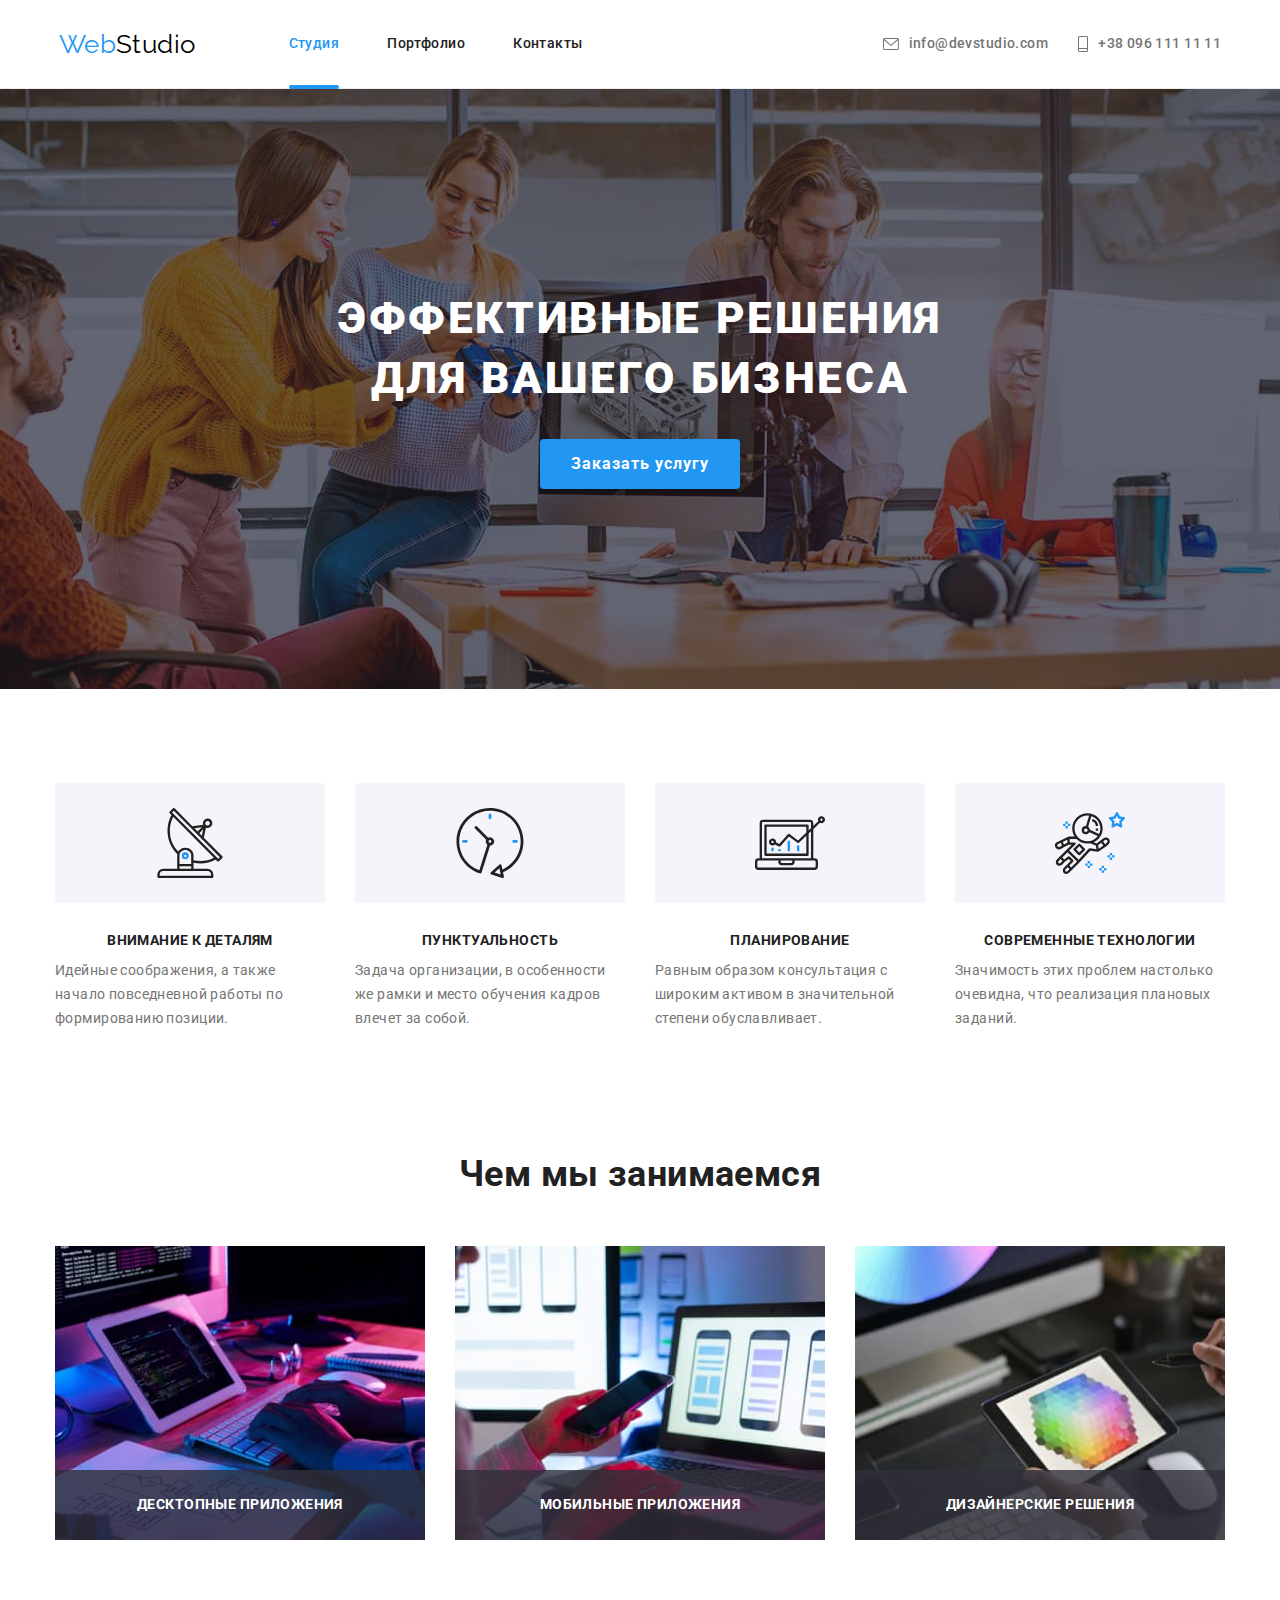
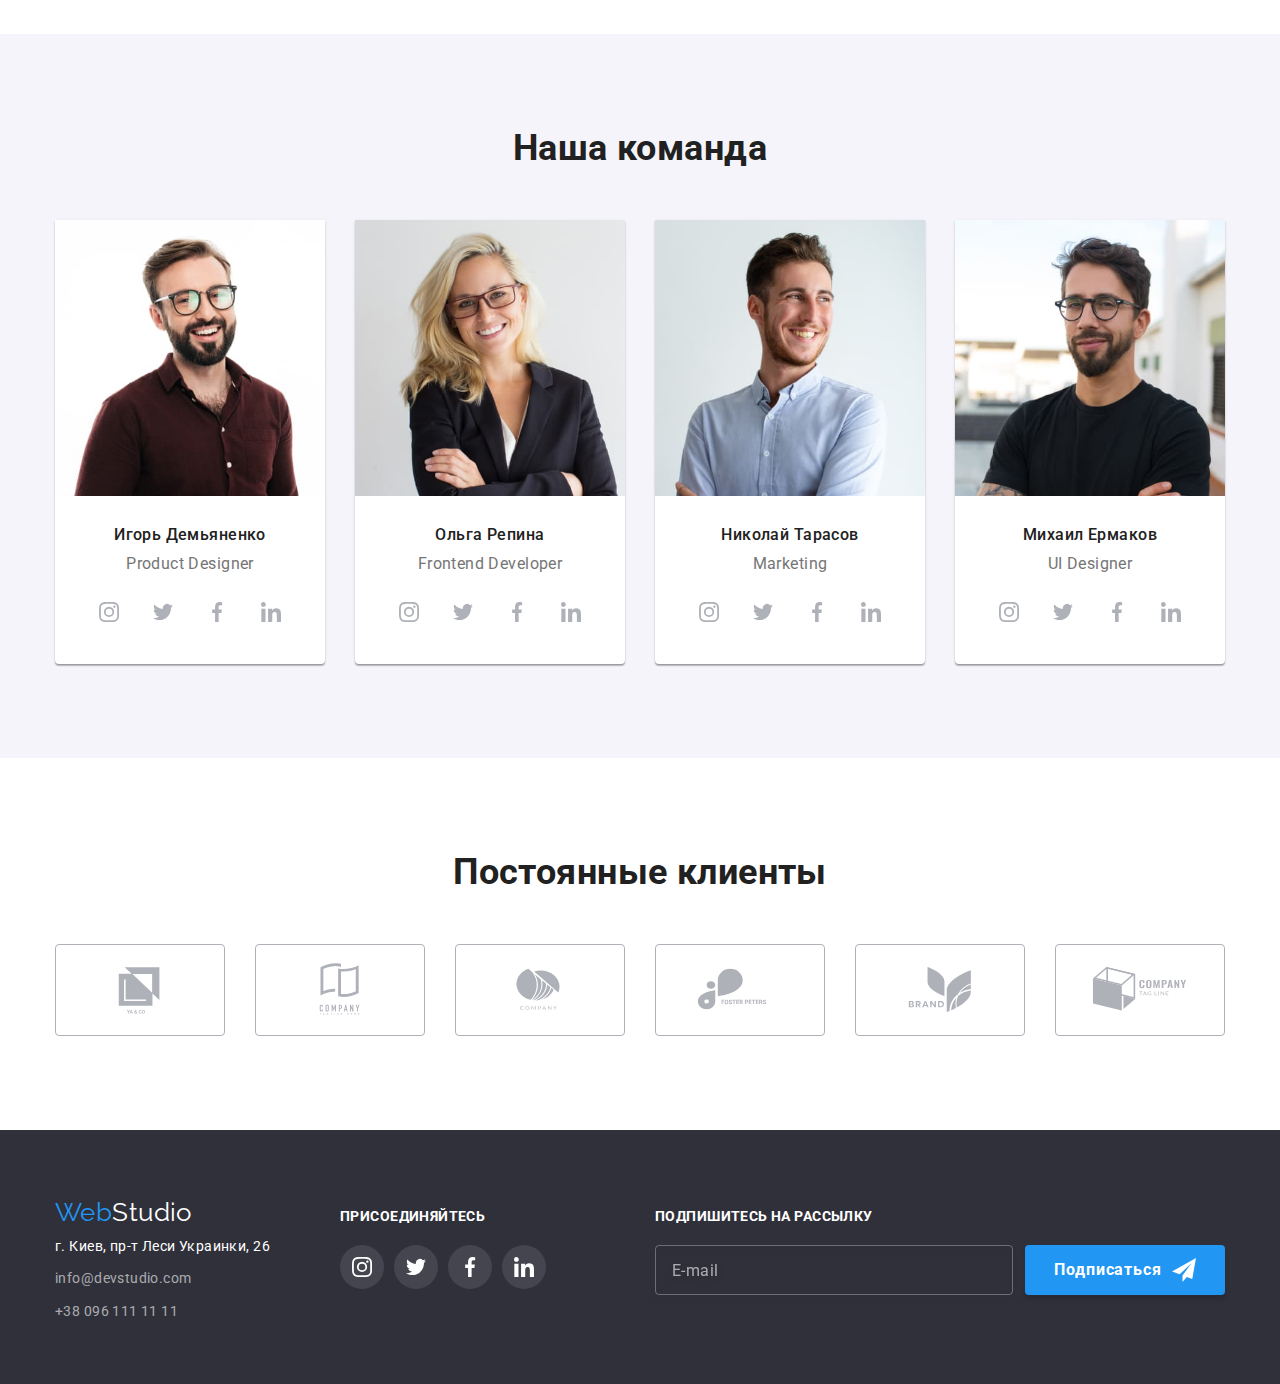
==== commit e97a62d8: "adaptive photos" ====
--- a/index.html
+++ b/index.html
@@ -120,19 +120,19 @@
                     <h2 class="section__title">Чем мы занимаемся</h2>
                     <ul class="list examples-list card-set">
                         <li class="card-set__item examples__item">
-                            <img src="./image/1.jpg" alt="Программирование" width="370" height="294">
+                            <img srcset="./image/index/ex-1_1x.jpg 1x, ./image/index/ex-1_2x.jpg 2x" src="./image/index/ex-1_1x.jpg" alt="Программирование" width="370" height="294">
                             <div class="examples__wrap">
                                 <h3 class="examples__title">Десктопные приложения</h3>
                             </div>
                         </li>
                         <li class="card-set__item examples__item">
-                            <img src="./image/2.jpg" alt="Приложения для смартфонов" width="370" height="294">
+                            <img srcset="./image/index/ex-2_1x.jpg 1x, ./image/index/ex-2_2x.jpg 2x" src="./image/index/ex-2_1x.jpg" alt="Приложения для смартфонов" width="370" height="294">
                             <div class="examples__wrap">
                                 <h3 class="examples__title">Мобильные приложения</h3>
                             </div>
                         </li>
                         <li class="card-set__item examples__item">
-                            <img src="./image/3.jpg" alt="Дизайн" width="370" height="294">
+                            <img srcset="./image/index/ex-3_1x.jpg 1x, ./image/index/ex-3_2x.jpg 2x" src="./image/index/ex-3_1x.jpg" alt="Дизайн" width="370" height="294">
                             <div class="examples__wrap">
                                 <h3 class="examples__title">Дизайнерские решения</h3>
                             </div>
@@ -148,7 +148,10 @@
                     <h2 class="section__title">Наша команда</h2>
                     <ul class="list team__list card-set">
                         <li class="card-set__item team__item">
-                            <img src="./image/mem_1.jpg" alt="Фото Игоря Демьяненко" width="270" height="260">
+                            <img srcset="./image/index/member-1_450_1x.jpg 450w, ./image/index/member-1_900_2x.jpg 900w" 
+                              src="./image/index/member-1_450_1x.jpg"
+                              alt="Фото Игоря Демьяненко"
+                              sizes="(min-width: 769px) 25vw, (min-width: 481px) 50vw, (max-width: 480px) 100vw">
                             <div class="team__content">
                                 <h3 class="team__member">Игорь Демьяненко</h3>
                                 <p class="team__job" lang="en">Product Designer</p>
@@ -178,7 +181,10 @@
                             </div>                            
                         </li>
                         <li class="card-set__item team__item">
-                            <img src="./image/mem_2.jpg" alt="Фото Ольги Репиной" width="270" height="260">
+                            <img srcset="./image/index/member-2_450_1x.jpg 450w, ./image/index/member-2_900_2x.jpg 900w"
+                              src="./image/index/member-2_450_1x.jpg"
+                              alt="Фото Ольги Репиной"
+                              sizes="(min-width: 769px) 25vw, (min-width: 481px) 50vw, (max-width: 480px) 100vw">
                             <div class="team__content">
                                 <h3 class="team__member">Ольга Репина</h3>
                                 <p class="team__job" lang="en">Frontend Developer</p>
@@ -207,7 +213,10 @@
                             </div>
                         </li>
                         <li class="card-set__item team__item">
-                            <img src="./image/mem_3.jpg" alt="Фото Николая Тарасова" width="270" height="260">
+                            <img srcset="./image/index/member-3_450_1x.jpg 450w, ./image/index/member-3_900_2x.jpg 900w"
+                              src="./image/index/member-3_450_1x.jpg"
+                              alt="Фото Николая Тарасова"
+                              sizes="(min-width: 769px) 25vw, (min-width: 481px) 50vw, (max-width: 480px) 100vw">
                             <div class="team__content">
                                 <h3 class="team__member">Николай Тарасов</h3>
                                 <p class="team__job" lang="en">Marketing</p>
@@ -236,7 +245,9 @@
                             </div>
                         </li>
                         <li class="card-set__item team__item">
-                            <img src="./image/mem_4.jpg" alt="Фото Михаила Ермакова" width="270" height="260">
+                            <img srcset="./image/index/member-4_450_1x.jpg 450w, ./image/index/member-4_900_2x.jpg 900w"
+                              src="./image/index/member-4_450_1x.jpg" alt="Фото Михаила Ермакова"
+                              sizes="(min-width: 769px) 25vw, (min-width: 481px) 50vw, (max-width: 480px) 100vw">
                             <div class="team__content">
                                 <h3 class="team__member">Михаил Ермаков</h3>
                                 <p class="team__job" lang="en">UI Designer</p>
--- a/css/main.min.css
+++ b/css/main.min.css
@@ -1 +1 @@
-h1,h2,h3,p,ul{margin-top:0;margin-bottom:0}ul{padding-left:0}img{display:block;max-width:100%;height:auto}svg{display:block}body{font-family:"Roboto",sans-serif;font-size:14px;line-height:1.71;letter-spacing:.03em;color:#757575}.link{text-decoration:none;color:inherit}.list{list-style:none}.visually-hidden{position:absolute !important;clip:rect(1px 1px 1px 1px);padding:0 !important;border:0 !important;height:1px !important;width:1px !important;overflow:hidden}@media screen and (max-width: 480px){.section__title{color:#212121;font-size:28px;line-height:1.17;margin-bottom:30px;text-align:center}}@media screen and (max-width: 768px){.section{padding-top:60px;padding-bottom:60px}}@media screen and (min-width: 769px){.section{padding-top:94px;padding-bottom:94px}}.container{margin-left:auto;margin-right:auto;padding-left:15px;padding-right:15px}@media screen and (max-width: 480px){.container{max-width:480px}}@media screen and (min-width: 481px)and (max-width: 768px){.container{max-width:768px}}.logo{font-family:"Raleway",sans-serif;color:#2196f3}.logo--header{color:#000}.logo__logo{margin-bottom:20px}.logo--footer{color:#fff}@media screen and (min-width: 769px)and (max-width: 1600px){.logo{font-size:26px}}@media screen and (max-width: 768px){.logo{font-weight:700;font-size:24px;line-height:1.1666;display:-webkit-box;display:-ms-flexbox;display:flex}}@media screen and (max-width: 480px){.icon-set{display:-webkit-box;display:-ms-flexbox;display:flex;-ms-flex-wrap:wrap;flex-wrap:wrap;margin-left:-10px;margin-top:-10px}.icon-set__item{margin-left:10px;margin-top:10px;border-radius:50%}.icon-set__link{display:-webkit-box;display:-ms-flexbox;display:flex;width:44px;height:44px;border-radius:50%;-webkit-box-align:center;-ms-flex-align:center;align-items:center;-webkit-box-pack:center;-ms-flex-pack:center;justify-content:center;-webkit-transition:background-color 250ms cubic-bezier(0.4, 0, 0.2, 1);transition:background-color 250ms cubic-bezier(0.4, 0, 0.2, 1)}.icon-set__link:hover,.icon-set__link:focus{background-color:#2196f3}.icon-set__link:hover .icon-set__icon,.icon-set__link:focus .icon-set__icon{fill:#fff}.icon-set__icon--team{fill:#afb1b8;-webkit-transition:fill 250ms cubic-bezier(0.4, 0, 0.2, 1);transition:fill 250ms cubic-bezier(0.4, 0, 0.2, 1)}.icon-set__link--footer{fill:#fff;background-color:rgba(255,255,255,.1)}}.header{border-bottom:1px solid #ececec}.header__pages-link,.header__contacts-link{-webkit-transition:color 250ms cubic-bezier(0.4, 0, 0.2, 1);transition:color 250ms cubic-bezier(0.4, 0, 0.2, 1)}.header__pages-link:hover,.header__pages-link:focus,.header__contacts-link:hover,.header__contacts-link:focus{color:#2196f3}@media screen and (max-width: 480px){.header__container{padding-top:10px;padding-bottom:10px;display:-webkit-box;display:-ms-flexbox;display:flex;-webkit-box-align:center;-ms-flex-align:center;align-items:center;-webkit-box-pack:justify;-ms-flex-pack:justify;justify-content:space-between}.header__mobile-menu{display:none;position:absolute;top:0;left:0;width:100%;height:100vh;background-color:#fff;padding:48px 40px;z-index:1}.header__mobile-menu.is-open{display:block}.header__nav{margin-bottom:302px}.header__pages-item{margin-bottom:30px}.header__pages-item:last-child{margin-bottom:0}.header__contacts-icon{display:none}.header__pages-list{font-weight:500;font-size:40px;line-height:1.175;letter-spacing:.02em}.header__pages-link{color:#212121}.header__pages-link--active{color:#2196f3}.header__contacts-item{font-weight:500;font-size:34px;line-height:1.176;letter-spacing:.02em}.header__contacts-list{display:-webkit-box;display:-ms-flexbox;display:flex;-webkit-box-orient:vertical;-webkit-box-direction:normal;-ms-flex-direction:column;flex-direction:column;margin-bottom:64px}.header__contacts-top{-webkit-box-ordinal-group:0;-ms-flex-order:-1;order:-1;margin-bottom:32px}.header__contacts-bottom{font-weight:500;font-size:24px;line-height:1.166;letter-spacing:.02em;z-index:9}.header__social-list{display:-webkit-box;display:-ms-flexbox;display:flex;-ms-flex-wrap:wrap;flex-wrap:wrap;margin-left:-10px}.header__social-item{border-right:1px solid rgba(33,33,33,.2)}.header__social-item:last-child{border:none}.header__social-link{color:#2196f3;font-weight:500;font-size:18px;line-height:1.22;letter-spacing:.02em;padding-left:10px;padding-right:10px}.header__social-item:first-child{padding-left:0}.burger__button-menu{position:relative;border:none;background-color:rgba(0,0,0,0);padding:0;z-index:2}.burger__button-menu{fill:#212121;-webkit-transition:color 250ms cubic-bezier(0.4, 0, 0.2, 1);transition:color 250ms cubic-bezier(0.4, 0, 0.2, 1)}.burger__button-menu:hover,.burger__button-menu:focus{fill:#2196f3}.burger__close{display:none}.burger__button-menu.is-open .burger__close{display:block}.burger__button-menu.is-open .burger__menu{display:none}}@media screen and (min-width: 481px)and (max-width: 1600px){.header__social-list{display:none}.header__mobile-menu{display:-webkit-box;display:-ms-flexbox;display:flex;-webkit-box-align:center;-ms-flex-align:center;align-items:center}.header__container,.header__nav{display:-webkit-box;display:-ms-flexbox;display:flex;-webkit-box-align:center;-ms-flex-align:center;align-items:center}.header__pages-list{display:-webkit-box;display:-ms-flexbox;display:flex;width:294px;-webkit-box-pack:justify;-ms-flex-pack:justify;justify-content:space-between}.header__pages-item{-webkit-box-pack:justify;-ms-flex-pack:justify;justify-content:space-between}.header__pages-link{color:#212121;padding-top:32px;padding-bottom:32px;position:relative;display:block}.header__pages-link--active{color:#2196f3}.header__pages-link--active::after{position:absolute;display:block;bottom:-1px;content:"";width:100%;height:4px;border-radius:2px;background-color:#2196f3}.header__contacts-link{display:-webkit-box;display:-ms-flexbox;display:flex;-webkit-box-align:center;-ms-flex-align:center;align-items:center}.header__contacts-icon{margin-right:10px;fill:currentColor}.header .burger__button-menu{display:none}}@media screen and (min-width: 481px)and (max-width: 768px){.header__container{max-width:100%;position:relative}.header__pages-list{-webkit-box-pack:justify;-ms-flex-pack:justify;justify-content:space-between}.header__pages-link,.header__contacts-link{font-weight:500;line-height:1.14;letter-spacing:.02em;-webkit-transition:color 250ms cubic-bezier(0.4, 0, 0.2, 1);transition:color 250ms cubic-bezier(0.4, 0, 0.2, 1)}.header__pages-link:hover,.header__pages-link:focus,.header__contacts-link:hover,.header__contacts-link:focus{color:#2196f3}.header__mobile-menu{margin-left:88px;-webkit-box-pack:justify;-ms-flex-pack:justify;justify-content:space-between}.header__contacts-list{position:relative;right:0}.header__contacts-link{font-size:12px}.header__contacts-item{margin-bottom:10px}.header__contacts-item:last-child{margin-bottom:0}}@media screen and (min-width: 769px){.header__contacts-list{display:-webkit-box;display:-ms-flexbox;display:flex;margin-left:auto}.header__contacts-item{margin-right:30px}.header__contacts-item:last-child{margin-right:0}.header__nav{margin-left:93px}.header__pages-link,.header__contacts-link{font-weight:500}}.button{font-family:inherit;cursor:pointer;border-radius:4px;border:rgba(0,0,0,0)}.hero-button{display:-webkit-box;display:-ms-flexbox;display:flex;-webkit-box-pack:center;-ms-flex-pack:center;justify-content:center;-webkit-box-align:center;-ms-flex-align:center;align-items:center;margin-left:auto;margin-right:auto;min-width:200px;padding:10px 28px;background-color:#2196f3;color:#fff;font-weight:700;font-size:16px;line-height:1.88;letter-spacing:.06em;-webkit-box-shadow:0px 4px 4px rgba(0,0,0,.15);box-shadow:0px 4px 4px rgba(0,0,0,.15);-webkit-transition:background-color 250ms cubic-bezier(0.4, 0, 0.2, 1);transition:background-color 250ms cubic-bezier(0.4, 0, 0.2, 1)}.hero-button:hover,.hero-button:focus{background-color:#188ce8}.hero{height:auto;background-color:#2f303a;text-align:center}.hero__title{color:#fff;margin-left:auto;margin-right:auto;margin-bottom:30px;font-weight:900;text-align:center;letter-spacing:.06em;text-transform:uppercase}@media screen and (max-width: 768px){.hero{padding-top:118px;padding-bottom:118px}.hero__title{font-size:26px;line-height:1.62;max-width:360px;height:auto}}@media screen and (min-width: 769px){.hero{padding-top:200px;padding-bottom:200px}.hero__title{font-size:44px;line-height:1.36;max-width:696px;height:auto}}.overlay{margin-left:auto;margin-right:auto;background-image:-webkit-gradient(linear, left top, right top, from(rgba(47, 48, 58, 0.4)), to(rgba(47, 48, 58, 0.4))),url(../image/hero-photo.jpg);background-image:linear-gradient(to right, rgba(47, 48, 58, 0.4), rgba(47, 48, 58, 0.4)),url(../image/hero-photo.jpg);background-repeat:no-repeat;background-position:center;background-size:cover}@media screen and (max-width: 480px){.overlay{max-width:1600px}}.benefits{padding-bottom:0}.benefits__item{margin-bottom:30px}.benefits__item:last-child{margin-bottom:0}.benefits__title{color:#212121;font-size:14px;line-height:1.14;text-align:center;text-transform:uppercase;margin-bottom:10px}.benefits__icon-wrapper{height:120px;background-color:#f5f4fa;border-radius:4px;padding-top:25px;padding-bottom:25px;margin-bottom:30px}.benefits__icon{margin-left:auto;margin-right:auto}@media screen and (max-width: 480px){.benefits{padding-bottom:0}.benefits__item{margin-bottom:30px}.benefits__item:last-child{margin-bottom:0}.benefits__title{color:#212121;font-size:14px;line-height:1.14;text-align:center;text-transform:uppercase;margin-bottom:10px}.benefits__icon-wrapper{height:120px;background-color:#f5f4fa;border-radius:4px;padding-top:25px;padding-bottom:25px;margin-bottom:30px}.benefits__icon{margin-left:auto;margin-right:auto}}@media screen and (min-width: 481px){.benefits__item{-ms-flex-preferred-size:calc(50% - 30px);flex-basis:calc(50% - 30px)}}@media screen and (min-width: 769px){.benefits__item{-ms-flex-preferred-size:calc(25% - 30px);flex-basis:calc(25% - 30px)}}@media screen and (max-width: 768px){.examples{display:none}}.examples__item{position:relative;-ms-flex-preferred-size:calc(33.3333333333% - 30px);flex-basis:calc(33.3333333333% - 30px)}.examples__wrap{position:absolute;bottom:0;width:100%;height:70px;display:-webkit-box;display:-ms-flexbox;display:flex;-webkit-box-pack:center;-ms-flex-pack:center;justify-content:center;-webkit-box-align:center;-ms-flex-align:center;align-items:center;background-color:rgba(47,48,58,.8)}.examples__title{font-size:14px;line-height:1.14;text-transform:uppercase;color:#fff}@media screen and (max-width: 480px){.card-set{display:block}}@media screen and (min-width: 481px){.card-set{display:-webkit-box;display:-ms-flexbox;display:flex;-ms-flex-wrap:wrap;flex-wrap:wrap;margin-left:-30px;margin-bottom:-30px}.card-set__item{margin-left:30px;margin-bottom:30px}}@media screen and (max-width: 480px){.team{background-color:#f5f4fa}.team__item{background:#fff;-webkit-box-shadow:0px 1px 3px rgba(0,0,0,.12),0px 1px 1px rgba(0,0,0,.14),0px 2px 1px rgba(0,0,0,.2);box-shadow:0px 1px 3px rgba(0,0,0,.12),0px 1px 1px rgba(0,0,0,.14),0px 2px 1px rgba(0,0,0,.2);border-radius:0px 0px 4px 4px;text-align:center;margin-bottom:30px}.team__item:last-child{margin-bottom:0}.team__content{padding:30px 15px;display:-webkit-box;display:-ms-flexbox;display:flex;-webkit-box-orient:vertical;-webkit-box-direction:normal;-ms-flex-direction:column;flex-direction:column;-webkit-box-align:center;-ms-flex-align:center;align-items:center}.team__member{color:#212121;font-weight:500;font-size:16px;line-height:1.18;margin-bottom:10px}.team__job{font-size:16px;line-height:1.18;margin-bottom:16px}}@media screen and (max-width: 480px){.clients__list{display:-webkit-box;display:-ms-flexbox;display:flex;-ms-flex-wrap:wrap;flex-wrap:wrap;margin-left:-30px;margin-top:-30px}.clients__link{height:92px;display:-webkit-box;display:-ms-flexbox;display:flex;-webkit-box-align:center;-ms-flex-align:center;align-items:center;-webkit-box-pack:center;-ms-flex-pack:center;justify-content:center;border:1px solid #afb1b8;border-radius:4px;fill:#afb1b8;-webkit-transition:fill 250ms cubic-bezier(0.4, 0, 0.2, 1),border 250ms cubic-bezier(0.4, 0, 0.2, 1);transition:fill 250ms cubic-bezier(0.4, 0, 0.2, 1),border 250ms cubic-bezier(0.4, 0, 0.2, 1)}.clients__link:hover,.clients__link:focus{border:1px solid #2196f3;fill:#2196f3}.clients__item{margin-left:30px;margin-top:30px;-ms-flex-preferred-size:calc(50% - 30px);flex-basis:calc(50% - 30px)}}.footer{background-color:#2f303a;padding-top:60px;padding-bottom:60px}.footer-join__text,.footer-subscribe__text{font-weight:700;font-size:14px;line-height:1.14;text-transform:uppercase;color:#fff;margin-bottom:20px;display:inline-block}@media screen and (max-width: 480px){.footer{text-align:center}.footer-subscribe__form{display:-webkit-box;display:-ms-flexbox;display:flex;-webkit-box-orient:vertical;-webkit-box-direction:normal;-ms-flex-direction:column;flex-direction:column;max-width:480px}.footer__logo{margin-bottom:20px;-webkit-box-pack:center;-ms-flex-pack:center;justify-content:center}.footer-address{font-style:inherit}.footer-address__list{margin-bottom:60px}.footer-address__item:not(:last-child){margin-bottom:9px}.footer-address__link[target=_blank]{color:#fff}.footer-address__link{color:rgba(255,255,255,.6);-webkit-transition:color 250ms cubic-bezier(0.4, 0, 0.2, 1);transition:color 250ms cubic-bezier(0.4, 0, 0.2, 1)}.footer-address__link:hover,.footer-address__link:focus{color:#2196f3}.footer-join__container{max-width:100%;margin-bottom:60px;display:-webkit-box;display:-ms-flexbox;display:flex;-webkit-box-orient:vertical;-webkit-box-direction:normal;-ms-flex-direction:column;flex-direction:column;-webkit-box-align:center;-ms-flex-align:center;align-items:center}.footer-subscribe__container{margin-left:auto}.footer-subscribe__input{display:block;max-width:480px;height:50px;margin-bottom:20px;border:1px solid rgba(255,255,255,.3);-webkit-filter:drop-shadow(0px 4px 4px rgba(0, 0, 0, 0.15));filter:drop-shadow(0px 4px 4px rgba(0, 0, 0, 0.15));border-radius:4px;background-color:rgba(0,0,0,0);padding:15px 16px;color:#fff;font-size:16px;line-height:1.25;letter-spacing:.03em}.footer-subscribe__input::-webkit-input-placeholder{font-size:16px;line-height:1.25;letter-spacing:.03em;color:rgba(255,255,255,.6)}.footer-subscribe__input::-moz-placeholder{font-size:16px;line-height:1.25;letter-spacing:.03em;color:rgba(255,255,255,.6)}.footer-subscribe__input:-ms-input-placeholder{font-size:16px;line-height:1.25;letter-spacing:.03em;color:rgba(255,255,255,.6)}.footer-subscribe__input::-ms-input-placeholder{font-size:16px;line-height:1.25;letter-spacing:.03em;color:rgba(255,255,255,.6)}.footer-subscribe__input::placeholder{font-size:16px;line-height:1.25;letter-spacing:.03em;color:rgba(255,255,255,.6)}.footer-subscribe__icon{fill:#fff;margin-left:10px}}.backdrop{position:fixed;left:0;top:0;width:100%;height:100%;visibility:visible;background-color:rgba(0,0,0,.2);-webkit-transition:opacity 250ms cubic-bezier(0.4, 0, 0.2, 1),visibility 250ms cubic-bezier(0.4, 0, 0.2, 1);transition:opacity 250ms cubic-bezier(0.4, 0, 0.2, 1),visibility 250ms cubic-bezier(0.4, 0, 0.2, 1)}.backdrop.is-hidden{visibility:hidden;opacity:0;pointer-events:none}@media screen and (max-width: 768px){.modal{max-width:450px;min-height:609px}.modal__title{line-height:1.5}.modal__policy{font-size:12px;line-height:1.16}}.modal{position:absolute;-webkit-transform:translate(-50%, -50%) scale(1);transform:translate(-50%, -50%) scale(1);width:528px;height:581px;left:50%;top:50%;padding:40px;text-align:center;-webkit-transition:-webkit-transform 250ms cubic-bezier(0.4, 0, 0.2, 1) 250ms;transition:-webkit-transform 250ms cubic-bezier(0.4, 0, 0.2, 1) 250ms;transition:transform 250ms cubic-bezier(0.4, 0, 0.2, 1) 250ms;transition:transform 250ms cubic-bezier(0.4, 0, 0.2, 1) 250ms, -webkit-transform 250ms cubic-bezier(0.4, 0, 0.2, 1) 250ms;border-radius:4px;background-color:#fff;-webkit-box-shadow:0px 1px 3px rgba(0,0,0,.12),0px 1px 1px rgba(0,0,0,.14),0px 2px 1px rgba(0,0,0,.2);box-shadow:0px 1px 3px rgba(0,0,0,.12),0px 1px 1px rgba(0,0,0,.14),0px 2px 1px rgba(0,0,0,.2)}.backdrop.is-hidden .modal{-webkit-transform:translate(-50%, -50%) scale(1.2);transform:translate(-50%, -50%) scale(1.2)}.modal__title{color:#212121;font-weight:700;font-size:20px;line-height:1.15;letter-spacing:.03em;margin-bottom:12px}.modal__form{width:100%}.modal__item{position:relative;display:-webkit-box;display:-ms-flexbox;display:flex;-webkit-box-orient:vertical;-webkit-box-direction:normal;-ms-flex-direction:column;flex-direction:column;margin-bottom:10px}.modal__item--comment{margin-bottom:20px}.modal__label{color:#757575;margin-right:auto;font-size:12px;line-height:1.16;letter-spacing:.01em;margin-bottom:4px}.modal__input{width:100%;height:40px;border:1px solid;border-color:rgba(33,33,33,.2);border-radius:4px;padding:12px 12px 12px 42px}.modal__input--comment{height:120px;padding-left:16px;padding-right:16px;resize:none}.modal__input:hover,.modal__input:focus{border-color:#2196f3}.modal__input::-webkit-input-placeholder{color:rgba(117,117,117,.5);font-size:14px;line-height:1.14;letter-spacing:.01em}.modal__input::-moz-placeholder{color:rgba(117,117,117,.5);font-size:14px;line-height:1.14;letter-spacing:.01em}.modal__input:-ms-input-placeholder{color:rgba(117,117,117,.5);font-size:14px;line-height:1.14;letter-spacing:.01em}.modal__input::-ms-input-placeholder{color:rgba(117,117,117,.5);font-size:14px;line-height:1.14;letter-spacing:.01em}.modal__input::placeholder{color:rgba(117,117,117,.5);font-size:14px;line-height:1.14;letter-spacing:.01em}.modal__policy{display:-webkit-box;display:-ms-flexbox;display:flex;-webkit-box-align:center;-ms-flex-align:center;align-items:center;-webkit-box-pack:center;-ms-flex-pack:center;justify-content:center;color:#757575;cursor:pointer}.modal__icon{position:absolute;left:12px;bottom:11px;fill:#212121;-webkit-transition:fill 250ms cubic-bezier(0.4, 0, 0.2, 1);transition:fill 250ms cubic-bezier(0.4, 0, 0.2, 1)}.modal__input:hover~.modal__icon,.modal__input:focus~.modal__icon{fill:#2196f3}.modal__checkbox{margin-bottom:30px}.modal__checkbox-input{position:absolute;clip:rect(1px 1px 1px 1px);padding:0;border:0;height:1px;width:1px;overflow:hidden}.modal__policy-link{color:#2196f3;margin-left:4px}.modal__checkbox-icon{display:inline-block;border:2px solid;border-color:#212121;border-radius:2px;width:16px;height:15px;margin-right:7px}.modal__checkbox-input:checked+.modal__policy .modal__checkbox-icon{background-color:#2196f3;border-color:rgba(0,0,0,0);background-image:url("../image/icon-check.svg");background-size:contain;background-origin:border-box}.modal__close-button{position:absolute;right:8px;top:8px;width:30px;height:30px;border-radius:50%;display:-webkit-box;display:-ms-flexbox;display:flex;-webkit-box-pack:center;-ms-flex-pack:center;justify-content:center;-webkit-box-align:center;-ms-flex-align:center;align-items:center;cursor:pointer;border:1px solid rgba(0,0,0,.1);background-color:#fff;fill:#000;-webkit-transition:fill 250ms cubic-bezier(0.4, 0, 0.2, 1);transition:fill 250ms cubic-bezier(0.4, 0, 0.2, 1)}.modal__close-button:hover,.modal__close-button:focus{fill:#2196f3}@media screen and (max-width: 480px){.filter__button-set{display:-webkit-box;display:-ms-flexbox;display:flex;-ms-flex-wrap:wrap;flex-wrap:wrap;margin-bottom:40px;margin-left:-8px;margin-top:-15px}.filter__item{margin-left:8px;margin-top:15px}.filter__button{background-color:#f5f4fa;color:#212121;font-weight:500;font-size:16px;line-height:1.62;letter-spacing:.03em;padding:6px 22px;-webkit-transition:background-color 250ms cubic-bezier(0.4, 0, 0.2, 1),color 250ms cubic-bezier(0.4, 0, 0.2, 1),-webkit-box-shadow 250ms cubic-bezier(0.4, 0, 0.2, 1);transition:background-color 250ms cubic-bezier(0.4, 0, 0.2, 1),color 250ms cubic-bezier(0.4, 0, 0.2, 1),-webkit-box-shadow 250ms cubic-bezier(0.4, 0, 0.2, 1);transition:background-color 250ms cubic-bezier(0.4, 0, 0.2, 1),color 250ms cubic-bezier(0.4, 0, 0.2, 1),box-shadow 250ms cubic-bezier(0.4, 0, 0.2, 1);transition:background-color 250ms cubic-bezier(0.4, 0, 0.2, 1),color 250ms cubic-bezier(0.4, 0, 0.2, 1),box-shadow 250ms cubic-bezier(0.4, 0, 0.2, 1),-webkit-box-shadow 250ms cubic-bezier(0.4, 0, 0.2, 1)}.filter__button:hover,.filter__button:focus{background-color:#2196f3;color:#fff;-webkit-box-shadow:0px 3px 1px rgba(0,0,0,.1),0px 1px 2px rgba(0,0,0,.08),0px 2px 2px rgba(0,0,0,.12);box-shadow:0px 3px 1px rgba(0,0,0,.1),0px 1px 2px rgba(0,0,0,.08),0px 2px 2px rgba(0,0,0,.12)}}.service__item{margin-bottom:30px}.service__item:last-child{margin-bottom:0}.service__link{display:-webkit-box;display:-ms-flexbox;display:flex;-webkit-box-orient:vertical;-webkit-box-direction:normal;-ms-flex-direction:column;flex-direction:column;-webkit-transition:-webkit-box-shadow 250ms cubic-bezier(0.4, 0, 0.2, 1);transition:-webkit-box-shadow 250ms cubic-bezier(0.4, 0, 0.2, 1);transition:box-shadow 250ms cubic-bezier(0.4, 0, 0.2, 1);transition:box-shadow 250ms cubic-bezier(0.4, 0, 0.2, 1), -webkit-box-shadow 250ms cubic-bezier(0.4, 0, 0.2, 1)}.service__link:hover,.service__link:focus{-webkit-box-shadow:0px 1px 1px rgba(0,0,0,.12),0px 4px 4px rgba(0,0,0,.06),1px 4px 6px rgba(0,0,0,.16);box-shadow:0px 1px 1px rgba(0,0,0,.12),0px 4px 4px rgba(0,0,0,.06),1px 4px 6px rgba(0,0,0,.16)}.service__thumb{position:relative;overflow:hidden}.service__wrap{position:absolute;width:100%;height:100%;top:1px;-webkit-transform:translateY(100%);transform:translateY(100%);padding:63px 24px;background-color:rgba(33,150,243,.9);-webkit-transition:-webkit-transform 250ms cubic-bezier(0.4, 0, 0.2, 1);transition:-webkit-transform 250ms cubic-bezier(0.4, 0, 0.2, 1);transition:transform 250ms cubic-bezier(0.4, 0, 0.2, 1);transition:transform 250ms cubic-bezier(0.4, 0, 0.2, 1), -webkit-transform 250ms cubic-bezier(0.4, 0, 0.2, 1)}.service__link:hover .service__wrap,.service__link:focus .service__wrap{-webkit-transform:translateY(0);transform:translateY(0)}.service__text{font-size:18px;line-height:1.56;letter-spacing:.03em;color:#fff;-webkit-transform:scale(2);transform:scale(2);-webkit-transition:-webkit-transform 250ms cubic-bezier(0.4, 0, 0.2, 1) 50ms;transition:-webkit-transform 250ms cubic-bezier(0.4, 0, 0.2, 1) 50ms;transition:transform 250ms cubic-bezier(0.4, 0, 0.2, 1) 50ms;transition:transform 250ms cubic-bezier(0.4, 0, 0.2, 1) 50ms, -webkit-transform 250ms cubic-bezier(0.4, 0, 0.2, 1) 50ms}.service__link:hover .service__text,.service__link:focus .service__text{-webkit-transform:scale(1);transform:scale(1)}.service__card{border:1px solid #eee;padding:20px 24px}.service__title{color:#212121;font-size:18px;line-height:2;letter-spacing:.06em;margin-bottom:4px}.service__description{font-size:16px;line-height:1.88}/*# sourceMappingURL=main.min.css.map */+h1,h2,h3,p,ul{margin-top:0;margin-bottom:0}ul{padding-left:0}img{display:block;max-width:100%;height:auto}svg{display:block}body{font-family:"Roboto",sans-serif;font-size:14px;line-height:1.71;letter-spacing:.03em;color:#757575}.link{text-decoration:none;color:inherit}.list{list-style:none}.visually-hidden{position:absolute !important;clip:rect(1px 1px 1px 1px);padding:0 !important;border:0 !important;height:1px !important;width:1px !important;overflow:hidden}.section__title{color:#212121;text-align:center}@media screen and (max-width: 768px){.section__title{color:#212121;font-size:28px;line-height:1.17;margin-bottom:30px}}@media screen and (max-width: 768px){.section{padding-top:60px;padding-bottom:60px}}@media screen and (min-width: 769px){.section{padding-top:94px;padding-bottom:94px}.section__title{font-size:36px;line-height:1.166;margin-bottom:50px}}.container{margin-left:auto;margin-right:auto;padding-left:15px;padding-right:15px}@media screen and (max-width: 480px){.container{max-width:480px}}@media screen and (min-width: 481px)and (max-width: 768px){.container{max-width:768px}}@media screen and (min-width: 769px){.container{width:1200px}}.logo{font-family:"Raleway",sans-serif;color:#2196f3}.logo--header{color:#000}.logo__logo{margin-bottom:20px}.logo--footer{color:#fff}@media screen and (min-width: 769px)and (max-width: 1600px){.logo{font-size:26px}}@media screen and (max-width: 768px){.logo{font-weight:700;font-size:24px;line-height:1.1666;display:-webkit-box;display:-ms-flexbox;display:flex}}.icon-set{display:-webkit-box;display:-ms-flexbox;display:flex;-ms-flex-wrap:wrap;flex-wrap:wrap;margin-left:-10px;margin-top:-10px}.icon-set__item{margin-left:10px;margin-top:10px;border-radius:50%}.icon-set__link{display:-webkit-box;display:-ms-flexbox;display:flex;width:44px;height:44px;border-radius:50%;-webkit-box-align:center;-ms-flex-align:center;align-items:center;-webkit-box-pack:center;-ms-flex-pack:center;justify-content:center;-webkit-transition:background-color 250ms cubic-bezier(0.4, 0, 0.2, 1);transition:background-color 250ms cubic-bezier(0.4, 0, 0.2, 1)}.icon-set__link:hover,.icon-set__link:focus{background-color:#2196f3}.icon-set__link:hover .icon-set__icon,.icon-set__link:focus .icon-set__icon{fill:#fff}.icon-set__icon--team{fill:#afb1b8;-webkit-transition:fill 250ms cubic-bezier(0.4, 0, 0.2, 1);transition:fill 250ms cubic-bezier(0.4, 0, 0.2, 1)}.icon-set__link--footer{fill:#fff;background-color:rgba(255,255,255,.1)}.header{border-bottom:1px solid #ececec}.header__pages-link,.header__contacts-link{-webkit-transition:color 250ms cubic-bezier(0.4, 0, 0.2, 1);transition:color 250ms cubic-bezier(0.4, 0, 0.2, 1)}.header__pages-link:hover,.header__pages-link:focus,.header__contacts-link:hover,.header__contacts-link:focus{color:#2196f3}@media screen and (max-width: 480px){.header__container{padding-top:10px;padding-bottom:10px;display:-webkit-box;display:-ms-flexbox;display:flex;-webkit-box-align:center;-ms-flex-align:center;align-items:center;-webkit-box-pack:justify;-ms-flex-pack:justify;justify-content:space-between}.header__mobile-menu{display:none;position:absolute;top:0;left:0;width:100%;height:100vh;background-color:#fff;padding:48px 40px;z-index:1}.header__mobile-menu.is-open{display:block}.header__nav{margin-bottom:302px}.header__pages-item{margin-bottom:30px}.header__pages-item:last-child{margin-bottom:0}.header__contacts-icon{display:none}.header__pages-list{font-weight:500;font-size:40px;line-height:1.175;letter-spacing:.02em}.header__pages-link{color:#212121}.header__pages-link--active{color:#2196f3}.header__contacts-item{font-weight:500;font-size:34px;line-height:1.176;letter-spacing:.02em}.header__contacts-list{display:-webkit-box;display:-ms-flexbox;display:flex;-webkit-box-orient:vertical;-webkit-box-direction:normal;-ms-flex-direction:column;flex-direction:column;margin-bottom:64px}.header__contacts-top{-webkit-box-ordinal-group:0;-ms-flex-order:-1;order:-1;margin-bottom:32px}.header__contacts-bottom{font-weight:500;font-size:24px;line-height:1.166;letter-spacing:.02em;z-index:9}.header__social-list{display:-webkit-box;display:-ms-flexbox;display:flex;-ms-flex-wrap:wrap;flex-wrap:wrap;margin-left:-10px}.header__social-item{border-right:1px solid rgba(33,33,33,.2)}.header__social-item:last-child{border:none}.header__social-link{color:#2196f3;font-weight:500;font-size:18px;line-height:1.22;letter-spacing:.02em;padding-left:10px;padding-right:10px}.header__social-item:first-child{padding-left:0}.burger__button-menu{position:relative;border:none;background-color:rgba(0,0,0,0);padding:0;z-index:2}.burger__button-menu{fill:#212121;-webkit-transition:color 250ms cubic-bezier(0.4, 0, 0.2, 1);transition:color 250ms cubic-bezier(0.4, 0, 0.2, 1)}.burger__button-menu:hover,.burger__button-menu:focus{fill:#2196f3}.burger__close{display:none}.burger__button-menu.is-open .burger__close{display:block}.burger__button-menu.is-open .burger__menu{display:none}}@media screen and (min-width: 481px){.header__social-list{display:none}.header__mobile-menu{display:-webkit-box;display:-ms-flexbox;display:flex;-webkit-box-align:center;-ms-flex-align:center;align-items:center}.header__container,.header__nav{display:-webkit-box;display:-ms-flexbox;display:flex;-webkit-box-align:center;-ms-flex-align:center;align-items:center}.header__pages-list{display:-webkit-box;display:-ms-flexbox;display:flex;width:294px;-webkit-box-pack:justify;-ms-flex-pack:justify;justify-content:space-between}.header__pages-item{-webkit-box-pack:justify;-ms-flex-pack:justify;justify-content:space-between}.header__pages-link{color:#212121;padding-top:32px;padding-bottom:32px;position:relative;display:block}.header__pages-link--active{color:#2196f3}.header__pages-link--active::after{position:absolute;display:block;bottom:-1px;content:"";width:100%;height:4px;border-radius:2px;background-color:#2196f3}.header__contacts-link{display:-webkit-box;display:-ms-flexbox;display:flex;-webkit-box-align:center;-ms-flex-align:center;align-items:center}.header__contacts-icon{margin-right:10px;fill:currentColor}.header .burger__button-menu{display:none}}@media screen and (min-width: 481px)and (max-width: 768px){.header__container{max-width:100%;position:relative}.header__pages-list{-webkit-box-pack:justify;-ms-flex-pack:justify;justify-content:space-between}.header__pages-link,.header__contacts-link{font-weight:500;line-height:1.14;letter-spacing:.02em;-webkit-transition:color 250ms cubic-bezier(0.4, 0, 0.2, 1);transition:color 250ms cubic-bezier(0.4, 0, 0.2, 1)}.header__pages-link:hover,.header__pages-link:focus,.header__contacts-link:hover,.header__contacts-link:focus{color:#2196f3}.header__mobile-menu{margin-left:88px;-webkit-box-pack:justify;-ms-flex-pack:justify;justify-content:space-between}.header__contacts-list{margin-left:84px}.header__contacts-link{font-size:12px}.header__contacts-item{margin-bottom:10px}.header__contacts-item:last-child{margin-bottom:0}}@media screen and (min-width: 769px){.header__container{-webkit-box-pack:center;-ms-flex-pack:center;justify-content:center}.header__contacts-list{display:-webkit-box;display:-ms-flexbox;display:flex;margin-left:300px}.header__contacts-item{margin-right:30px}.header__contacts-item:last-child{margin-right:0}.header__nav{margin-left:93px}.header__pages-link,.header__contacts-link{font-weight:500}}.button{font-family:inherit;cursor:pointer;border-radius:4px;border:rgba(0,0,0,0)}.hero-button{display:-webkit-box;display:-ms-flexbox;display:flex;-webkit-box-pack:center;-ms-flex-pack:center;justify-content:center;-webkit-box-align:center;-ms-flex-align:center;align-items:center;margin-left:auto;margin-right:auto;min-width:200px;padding:10px 28px;background-color:#2196f3;color:#fff;font-weight:700;font-size:16px;line-height:1.88;letter-spacing:.06em;-webkit-box-shadow:0px 4px 4px rgba(0,0,0,.15);box-shadow:0px 4px 4px rgba(0,0,0,.15);-webkit-transition:background-color 250ms cubic-bezier(0.4, 0, 0.2, 1);transition:background-color 250ms cubic-bezier(0.4, 0, 0.2, 1)}.hero-button:hover,.hero-button:focus{background-color:#188ce8}.hero{height:auto;background-color:#2f303a;text-align:center}.hero__title{color:#fff;margin-left:auto;margin-right:auto;margin-bottom:30px;font-weight:900;text-align:center;letter-spacing:.06em;text-transform:uppercase}@media screen and (max-width: 768px){.hero{padding-top:118px;padding-bottom:118px}.hero__title{font-size:26px;line-height:1.62;max-width:360px;height:auto}}@media screen and (min-width: 769px){.hero{padding-top:200px;padding-bottom:200px}.hero__title{font-size:44px;line-height:1.36;max-width:696px;height:auto}}.overlay{margin-left:auto;margin-right:auto;background-repeat:no-repeat;background-position:center;background-size:cover;max-width:1600px;background-image:-webkit-gradient(linear, left top, right top, from(rgba(47, 48, 58, 0.4)), to(rgba(47, 48, 58, 0.4))),url(../../image/index/hero_mobile_1x.jpg);background-image:linear-gradient(to right, rgba(47, 48, 58, 0.4), rgba(47, 48, 58, 0.4)),url(../../image/index/hero_mobile_1x.jpg)}@media screen and (-webkit-min-device-pixel-ratio: 2), screen and (min-resolution: 2dppx){.overlay{background-image:-webkit-gradient(linear, left top, right top, from(rgba(47, 48, 58, 0.4)), to(rgba(47, 48, 58, 0.4))),url(../../image/index/hero_mobile_2x.jpg);background-image:linear-gradient(to right, rgba(47, 48, 58, 0.4), rgba(47, 48, 58, 0.4)),url(../../image/index/hero_mobile_2x.jpg)}}@media screen and (min-width: 481px){.overlay{background-image:-webkit-gradient(linear, left top, right top, from(rgba(47, 48, 58, 0.4)), to(rgba(47, 48, 58, 0.4))),url(../../image/index/hero_tablet_1x.jpg);background-image:linear-gradient(to right, rgba(47, 48, 58, 0.4), rgba(47, 48, 58, 0.4)),url(../../image/index/hero_tablet_1x.jpg)}}@media screen and (min-width: 481px)and (-webkit-min-device-pixel-ratio: 2), screen and (min-width: 481px)and (min-resolution: 2dppx){.overlay{background-image:-webkit-gradient(linear, left top, right top, from(rgba(47, 48, 58, 0.4)), to(rgba(47, 48, 58, 0.4))),url(../../image/index/hero_tablet_2x.jpg);background-image:linear-gradient(to right, rgba(47, 48, 58, 0.4), rgba(47, 48, 58, 0.4)),url(../../image/index/hero_tablet_2x.jpg)}}@media screen and (min-width: 769px){.overlay{background-image:-webkit-gradient(linear, left top, right top, from(rgba(47, 48, 58, 0.4)), to(rgba(47, 48, 58, 0.4))),url(../../image/index/hero_pc_1x.jpg);background-image:linear-gradient(to right, rgba(47, 48, 58, 0.4), rgba(47, 48, 58, 0.4)),url(../../image/index/hero_pc_1x.jpg)}}@media screen and (min-width: 769px)and (-webkit-min-device-pixel-ratio: 2), screen and (min-width: 769px)and (min-resolution: 2dppx){.overlay{background-image:-webkit-gradient(linear, left top, right top, from(rgba(47, 48, 58, 0.4)), to(rgba(47, 48, 58, 0.4))),url(../../image/index/hero_pc_2x.jpg);background-image:linear-gradient(to right, rgba(47, 48, 58, 0.4), rgba(47, 48, 58, 0.4)),url(../../image/index/hero_pc_2x.jpg)}}.benefits{padding-bottom:0}.benefits__item{margin-bottom:30px}.benefits__item:last-child{margin-bottom:0}.benefits__title{color:#212121;font-size:14px;line-height:1.14;text-align:center;text-transform:uppercase;margin-bottom:10px}.benefits__icon-wrapper{height:120px;background-color:#f5f4fa;border-radius:4px;padding-top:25px;padding-bottom:25px;margin-bottom:30px}.benefits__icon{margin-left:auto;margin-right:auto}@media screen and (max-width: 480px){.benefits{padding-bottom:0}.benefits__item{margin-bottom:30px}.benefits__item:last-child{margin-bottom:0}.benefits__title{color:#212121;font-size:14px;line-height:1.14;text-align:center;text-transform:uppercase;margin-bottom:10px}.benefits__icon-wrapper{height:120px;background-color:#f5f4fa;border-radius:4px;padding-top:25px;padding-bottom:25px;margin-bottom:30px}.benefits__icon{margin-left:auto;margin-right:auto}}@media screen and (min-width: 481px){.benefits__item{-ms-flex-preferred-size:calc(50% - 30px);flex-basis:calc(50% - 30px)}}@media screen and (min-width: 769px){.benefits__item{-ms-flex-preferred-size:calc(25% - 30px);flex-basis:calc(25% - 30px)}}@media screen and (max-width: 768px){.examples{display:none}}.examples__item{position:relative;-ms-flex-preferred-size:calc(33.3333333333% - 30px);flex-basis:calc(33.3333333333% - 30px)}.examples__wrap{position:absolute;bottom:0;width:100%;height:70px;display:-webkit-box;display:-ms-flexbox;display:flex;-webkit-box-pack:center;-ms-flex-pack:center;justify-content:center;-webkit-box-align:center;-ms-flex-align:center;align-items:center;background-color:rgba(47,48,58,.8)}.examples__title{font-size:14px;line-height:1.14;text-transform:uppercase;color:#fff}@media screen and (max-width: 480px){.card-set{display:block}}@media screen and (min-width: 481px){.card-set{display:-webkit-box;display:-ms-flexbox;display:flex;-ms-flex-wrap:wrap;flex-wrap:wrap;margin-left:-30px;margin-top:-30px}.card-set__item{margin-left:30px;margin-top:30px}}@media screen and (min-width: 320px){.team{background-color:#f5f4fa}.team__item{background:#fff;-webkit-box-shadow:0px 1px 3px rgba(0,0,0,.12),0px 1px 1px rgba(0,0,0,.14),0px 2px 1px rgba(0,0,0,.2);box-shadow:0px 1px 3px rgba(0,0,0,.12),0px 1px 1px rgba(0,0,0,.14),0px 2px 1px rgba(0,0,0,.2);border-radius:0px 0px 4px 4px;text-align:center}.team__content{padding:30px 15px;display:-webkit-box;display:-ms-flexbox;display:flex;-webkit-box-orient:vertical;-webkit-box-direction:normal;-ms-flex-direction:column;flex-direction:column;-webkit-box-align:center;-ms-flex-align:center;align-items:center}.team__member{color:#212121;font-weight:500;font-size:16px;line-height:1.18;margin-bottom:10px}.team__job{font-size:16px;line-height:1.18;margin-bottom:16px}}@media screen and (max-width: 480px){.team__item{margin-bottom:30px}.team__item:last-child{margin-bottom:0}}@media screen and (min-width: 481px)and (max-width: 768px){.team__item{-ms-flex-preferred-size:calc(50% - 30px);flex-basis:calc(50% - 30px)}}@media screen and (min-width: 769px){.team__item{-ms-flex-preferred-size:calc(25% - 30px);flex-basis:calc(25% - 30px)}}.clients__list{display:-webkit-box;display:-ms-flexbox;display:flex;-ms-flex-wrap:wrap;flex-wrap:wrap;-webkit-box-pack:center;-ms-flex-pack:center;justify-content:center;margin-left:-30px;margin-top:-30px}.clients__link{height:92px;display:-webkit-box;display:-ms-flexbox;display:flex;-webkit-box-align:center;-ms-flex-align:center;align-items:center;-webkit-box-pack:center;-ms-flex-pack:center;justify-content:center;border:1px solid #afb1b8;border-radius:4px;fill:#afb1b8;-webkit-transition:fill 250ms cubic-bezier(0.4, 0, 0.2, 1),border 250ms cubic-bezier(0.4, 0, 0.2, 1);transition:fill 250ms cubic-bezier(0.4, 0, 0.2, 1),border 250ms cubic-bezier(0.4, 0, 0.2, 1)}.clients__link:hover,.clients__link:focus{border:1px solid #2196f3;fill:#2196f3}@media screen and (max-width: 480px){.clients__item{-ms-flex-preferred-size:calc(50% - 30px);flex-basis:calc(50% - 30px)}}@media screen and (max-width: 768px){.clients__item{margin-left:30px;margin-top:30px;-ms-flex-preferred-size:calc(33.3333333333% - 30px);flex-basis:calc(33.3333333333% - 30px)}}@media screen and (min-width: 769px){.clients__item{-ms-flex-preferred-size:calc(16.6666666667% - 30px);flex-basis:calc(16.6666666667% - 30px)}}.footer{background-color:#2f303a;padding-top:60px;padding-bottom:60px}.footer-join__text,.footer-subscribe__text{font-weight:700;font-size:14px;line-height:1.14;text-transform:uppercase;color:#fff;margin-bottom:20px;display:inline-block}.footer-address{font-style:inherit}.footer-subscribe__icon{fill:#fff;margin-left:10px}@media screen and (max-width: 480px){.footer-address__item:not(:last-child){margin-bottom:9px}.footer-join__container{max-width:100%;margin-bottom:60px;display:-webkit-box;display:-ms-flexbox;display:flex;-webkit-box-orient:vertical;-webkit-box-direction:normal;-ms-flex-direction:column;flex-direction:column;-webkit-box-align:center;-ms-flex-align:center;align-items:center}.footer-subscribe__form{max-width:100%}}@media screen and (max-width: 768px){.footer{text-align:center}.footer__logo{margin-bottom:20px;-webkit-box-pack:center;-ms-flex-pack:center;justify-content:center}.footer-subscribe__input{display:block;height:50px;margin-bottom:20px}.footer-address__list{margin-bottom:60px}.footer-address__link[target=_blank]{color:#fff}.footer-address__link{color:rgba(255,255,255,.6);-webkit-transition:color 250ms cubic-bezier(0.4, 0, 0.2, 1);transition:color 250ms cubic-bezier(0.4, 0, 0.2, 1)}.footer-address__link:hover,.footer-address__link:focus{color:#2196f3}.footer-subscribe__form{display:-webkit-box;display:-ms-flexbox;display:flex;-webkit-box-orient:vertical;-webkit-box-direction:normal;-ms-flex-direction:column;flex-direction:column}.footer-subscribe__input{border:1px solid rgba(255,255,255,.3);-webkit-filter:drop-shadow(0px 4px 4px rgba(0, 0, 0, 0.15));filter:drop-shadow(0px 4px 4px rgba(0, 0, 0, 0.15));border-radius:4px;background-color:rgba(0,0,0,0);padding:15px 16px;color:#fff;font-size:16px;line-height:1.25;letter-spacing:.03em}.footer-subscribe__input::-webkit-input-placeholder{font-size:16px;line-height:1.25;letter-spacing:.03em;color:rgba(255,255,255,.6)}.footer-subscribe__input::-moz-placeholder{font-size:16px;line-height:1.25;letter-spacing:.03em;color:rgba(255,255,255,.6)}.footer-subscribe__input:-ms-input-placeholder{font-size:16px;line-height:1.25;letter-spacing:.03em;color:rgba(255,255,255,.6)}.footer-subscribe__input::-ms-input-placeholder{font-size:16px;line-height:1.25;letter-spacing:.03em;color:rgba(255,255,255,.6)}.footer-subscribe__input::placeholder{font-size:16px;line-height:1.25;letter-spacing:.03em;color:rgba(255,255,255,.6)}}@media screen and (min-width: 481px)and (max-width: 768px){.footer__container{display:-webkit-box;display:-ms-flexbox;display:flex;-ms-flex-wrap:wrap;flex-wrap:wrap}.footer__address{margin-left:76px}.footer-join__container{margin-left:165px}.footer-address__item:not(:last-child){margin-bottom:8px}.footer-subscribe__container{margin-left:auto;margin-right:auto}.footer-subscribe__input{width:450px}}@media screen and (min-width: 769px){.footer{background-color:#2f303a;padding-top:60px;padding-bottom:60px}.footer__container{display:-webkit-box;display:-ms-flexbox;display:flex;-webkit-box-align:baseline;-ms-flex-align:baseline;align-items:baseline}.footer__address{margin-right:70px}.footer__logo{margin-bottom:20px}.footer-address{font-style:inherit}.footer-address__item:not(:last-child){margin-bottom:9px}.footer-address__link[target=_blank]{color:#fff}.footer-address__link{color:rgba(255,255,255,.6);-webkit-transition:color 250ms cubic-bezier(0.4, 0, 0.2, 1);transition:color 250ms cubic-bezier(0.4, 0, 0.2, 1)}.footer-address__link:hover,.footer-address__link:focus{color:#2196f3}.footer-join__container{width:206px}.footer-join__text,.footer-subscribe__text{font-weight:700;font-size:14px;line-height:1.14;text-transform:uppercase;color:#fff;margin-bottom:20px;display:inline-block}.footer-subscribe__container{margin-left:auto}.footer-subscribe__input{width:358px;height:50px;margin-right:12px;border:1px solid rgba(255,255,255,.3);-webkit-filter:drop-shadow(0px 4px 4px rgba(0, 0, 0, 0.15));filter:drop-shadow(0px 4px 4px rgba(0, 0, 0, 0.15));border-radius:4px;background-color:rgba(0,0,0,0);padding:15px 16px;color:#fff;font-size:16px;line-height:1.25;letter-spacing:.03em}.footer-subscribe__input::-webkit-input-placeholder{font-size:16px;line-height:1.25;letter-spacing:.03em;color:rgba(255,255,255,.6)}.footer-subscribe__input::-moz-placeholder{font-size:16px;line-height:1.25;letter-spacing:.03em;color:rgba(255,255,255,.6)}.footer-subscribe__input:-ms-input-placeholder{font-size:16px;line-height:1.25;letter-spacing:.03em;color:rgba(255,255,255,.6)}.footer-subscribe__input::-ms-input-placeholder{font-size:16px;line-height:1.25;letter-spacing:.03em;color:rgba(255,255,255,.6)}.footer-subscribe__input::placeholder{font-size:16px;line-height:1.25;letter-spacing:.03em;color:rgba(255,255,255,.6)}.footer-subscribe__form{display:-webkit-box;display:-ms-flexbox;display:flex}.footer-subscribe__icon{fill:#fff;margin-left:10px}}.backdrop{position:fixed;left:0;top:0;width:100%;height:100%;visibility:visible;background-color:rgba(0,0,0,.2);-webkit-transition:opacity 250ms cubic-bezier(0.4, 0, 0.2, 1),visibility 250ms cubic-bezier(0.4, 0, 0.2, 1);transition:opacity 250ms cubic-bezier(0.4, 0, 0.2, 1),visibility 250ms cubic-bezier(0.4, 0, 0.2, 1)}.backdrop.is-hidden{visibility:hidden;opacity:0;pointer-events:none}@media screen and (max-width: 768px){.modal{max-width:450px;min-height:609px}.modal__title{line-height:1.5}.modal__policy{font-size:12px;line-height:1.16}}.modal{position:absolute;-webkit-transform:translate(-50%, -50%) scale(1);transform:translate(-50%, -50%) scale(1);width:528px;height:581px;left:50%;top:50%;padding:40px;text-align:center;-webkit-transition:-webkit-transform 250ms cubic-bezier(0.4, 0, 0.2, 1) 250ms;transition:-webkit-transform 250ms cubic-bezier(0.4, 0, 0.2, 1) 250ms;transition:transform 250ms cubic-bezier(0.4, 0, 0.2, 1) 250ms;transition:transform 250ms cubic-bezier(0.4, 0, 0.2, 1) 250ms, -webkit-transform 250ms cubic-bezier(0.4, 0, 0.2, 1) 250ms;border-radius:4px;background-color:#fff;-webkit-box-shadow:0px 1px 3px rgba(0,0,0,.12),0px 1px 1px rgba(0,0,0,.14),0px 2px 1px rgba(0,0,0,.2);box-shadow:0px 1px 3px rgba(0,0,0,.12),0px 1px 1px rgba(0,0,0,.14),0px 2px 1px rgba(0,0,0,.2)}.backdrop.is-hidden .modal{-webkit-transform:translate(-50%, -50%) scale(1.2);transform:translate(-50%, -50%) scale(1.2)}.modal__title{color:#212121;font-weight:700;font-size:20px;line-height:1.15;letter-spacing:.03em;margin-bottom:12px}.modal__form{width:100%}.modal__item{position:relative;display:-webkit-box;display:-ms-flexbox;display:flex;-webkit-box-orient:vertical;-webkit-box-direction:normal;-ms-flex-direction:column;flex-direction:column;margin-bottom:10px}.modal__item--comment{margin-bottom:20px}.modal__label{color:#757575;margin-right:auto;font-size:12px;line-height:1.16;letter-spacing:.01em;margin-bottom:4px}.modal__input{width:100%;height:40px;border:1px solid;border-color:rgba(33,33,33,.2);border-radius:4px;padding:12px 12px 12px 42px}.modal__input--comment{height:120px;padding-left:16px;padding-right:16px;resize:none}.modal__input:hover,.modal__input:focus{border-color:#2196f3}.modal__input::-webkit-input-placeholder{color:rgba(117,117,117,.5);font-size:14px;line-height:1.14;letter-spacing:.01em}.modal__input::-moz-placeholder{color:rgba(117,117,117,.5);font-size:14px;line-height:1.14;letter-spacing:.01em}.modal__input:-ms-input-placeholder{color:rgba(117,117,117,.5);font-size:14px;line-height:1.14;letter-spacing:.01em}.modal__input::-ms-input-placeholder{color:rgba(117,117,117,.5);font-size:14px;line-height:1.14;letter-spacing:.01em}.modal__input::placeholder{color:rgba(117,117,117,.5);font-size:14px;line-height:1.14;letter-spacing:.01em}.modal__policy{display:-webkit-box;display:-ms-flexbox;display:flex;-webkit-box-align:center;-ms-flex-align:center;align-items:center;-webkit-box-pack:center;-ms-flex-pack:center;justify-content:center;color:#757575;cursor:pointer}.modal__icon{position:absolute;left:12px;bottom:11px;fill:#212121;-webkit-transition:fill 250ms cubic-bezier(0.4, 0, 0.2, 1);transition:fill 250ms cubic-bezier(0.4, 0, 0.2, 1)}.modal__input:hover~.modal__icon,.modal__input:focus~.modal__icon{fill:#2196f3}.modal__checkbox{margin-bottom:30px}.modal__checkbox-input{position:absolute;clip:rect(1px 1px 1px 1px);padding:0;border:0;height:1px;width:1px;overflow:hidden}.modal__policy-link{color:#2196f3;margin-left:4px}.modal__checkbox-icon{display:inline-block;border:2px solid;border-color:#212121;border-radius:2px;width:16px;height:15px;margin-right:7px}.modal__checkbox-input:checked+.modal__policy .modal__checkbox-icon{background-color:#2196f3;border-color:rgba(0,0,0,0);background-image:url("../image/icon-check.svg");background-size:contain;background-origin:border-box}.modal__close-button{position:absolute;right:8px;top:8px;width:30px;height:30px;border-radius:50%;display:-webkit-box;display:-ms-flexbox;display:flex;-webkit-box-pack:center;-ms-flex-pack:center;justify-content:center;-webkit-box-align:center;-ms-flex-align:center;align-items:center;cursor:pointer;border:1px solid rgba(0,0,0,.1);background-color:#fff;fill:#000;-webkit-transition:fill 250ms cubic-bezier(0.4, 0, 0.2, 1);transition:fill 250ms cubic-bezier(0.4, 0, 0.2, 1)}.modal__close-button:hover,.modal__close-button:focus{fill:#2196f3}.filter__button-set{display:-webkit-box;display:-ms-flexbox;display:flex;-ms-flex-wrap:wrap;flex-wrap:wrap;margin-bottom:40px;margin-left:-8px;margin-top:-15px}.filter__item{margin-left:8px;margin-top:15px}.filter__button{background-color:#f5f4fa;color:#212121;font-weight:500;font-size:16px;line-height:1.62;letter-spacing:.03em;padding:6px 22px;-webkit-transition:background-color 250ms cubic-bezier(0.4, 0, 0.2, 1),color 250ms cubic-bezier(0.4, 0, 0.2, 1),-webkit-box-shadow 250ms cubic-bezier(0.4, 0, 0.2, 1);transition:background-color 250ms cubic-bezier(0.4, 0, 0.2, 1),color 250ms cubic-bezier(0.4, 0, 0.2, 1),-webkit-box-shadow 250ms cubic-bezier(0.4, 0, 0.2, 1);transition:background-color 250ms cubic-bezier(0.4, 0, 0.2, 1),color 250ms cubic-bezier(0.4, 0, 0.2, 1),box-shadow 250ms cubic-bezier(0.4, 0, 0.2, 1);transition:background-color 250ms cubic-bezier(0.4, 0, 0.2, 1),color 250ms cubic-bezier(0.4, 0, 0.2, 1),box-shadow 250ms cubic-bezier(0.4, 0, 0.2, 1),-webkit-box-shadow 250ms cubic-bezier(0.4, 0, 0.2, 1)}.filter__button:hover,.filter__button:focus{background-color:#2196f3;color:#fff;-webkit-box-shadow:0px 3px 1px rgba(0,0,0,.1),0px 1px 2px rgba(0,0,0,.08),0px 2px 2px rgba(0,0,0,.12);box-shadow:0px 3px 1px rgba(0,0,0,.1),0px 1px 2px rgba(0,0,0,.08),0px 2px 2px rgba(0,0,0,.12)}@media screen and (min-width: 481px){.filter__button-set{-webkit-box-pack:center;-ms-flex-pack:center;justify-content:center}}.service__link{display:-webkit-box;display:-ms-flexbox;display:flex;-webkit-box-orient:vertical;-webkit-box-direction:normal;-ms-flex-direction:column;flex-direction:column;-webkit-transition:-webkit-box-shadow 250ms cubic-bezier(0.4, 0, 0.2, 1);transition:-webkit-box-shadow 250ms cubic-bezier(0.4, 0, 0.2, 1);transition:box-shadow 250ms cubic-bezier(0.4, 0, 0.2, 1);transition:box-shadow 250ms cubic-bezier(0.4, 0, 0.2, 1), -webkit-box-shadow 250ms cubic-bezier(0.4, 0, 0.2, 1)}.service__link:hover,.service__link:focus{-webkit-box-shadow:0px 1px 1px rgba(0,0,0,.12),0px 4px 4px rgba(0,0,0,.06),1px 4px 6px rgba(0,0,0,.16);box-shadow:0px 1px 1px rgba(0,0,0,.12),0px 4px 4px rgba(0,0,0,.06),1px 4px 6px rgba(0,0,0,.16)}.service__thumb{position:relative;overflow:hidden}.service__wrap{position:absolute;width:100%;height:100%;top:1px;-webkit-transform:translateY(100%);transform:translateY(100%);padding:63px 24px;background-color:rgba(33,150,243,.9);-webkit-transition:-webkit-transform 250ms cubic-bezier(0.4, 0, 0.2, 1);transition:-webkit-transform 250ms cubic-bezier(0.4, 0, 0.2, 1);transition:transform 250ms cubic-bezier(0.4, 0, 0.2, 1);transition:transform 250ms cubic-bezier(0.4, 0, 0.2, 1), -webkit-transform 250ms cubic-bezier(0.4, 0, 0.2, 1)}.service__link:hover .service__wrap,.service__link:focus .service__wrap{-webkit-transform:translateY(0);transform:translateY(0)}.service__text{font-size:18px;line-height:1.56;letter-spacing:.03em;color:#fff;-webkit-transform:scale(2);transform:scale(2);-webkit-transition:-webkit-transform 250ms cubic-bezier(0.4, 0, 0.2, 1) 50ms;transition:-webkit-transform 250ms cubic-bezier(0.4, 0, 0.2, 1) 50ms;transition:transform 250ms cubic-bezier(0.4, 0, 0.2, 1) 50ms;transition:transform 250ms cubic-bezier(0.4, 0, 0.2, 1) 50ms, -webkit-transform 250ms cubic-bezier(0.4, 0, 0.2, 1) 50ms}.service__link:hover .service__text,.service__link:focus .service__text{-webkit-transform:scale(1);transform:scale(1)}.service__card{border:1px solid #eee;padding:20px 24px}.service__title{color:#212121;font-size:18px;line-height:2;letter-spacing:.06em;margin-bottom:4px}.service__description{font-size:16px;line-height:1.88}@media screen and (max-width: 480px){.service__item{margin-bottom:30px}.service__item:last-child{margin-bottom:0}}@media screen and (min-width: 481px)and (max-width: 768px){.service__item{-ms-flex-preferred-size:calc(50% - 30px);flex-basis:calc(50% - 30px);height:100%}}@media screen and (min-width: 769px){.service__item{-ms-flex-preferred-size:calc(33.3333333333% - 30px);flex-basis:calc(33.3333333333% - 30px)}}/*# sourceMappingURL=main.min.css.map */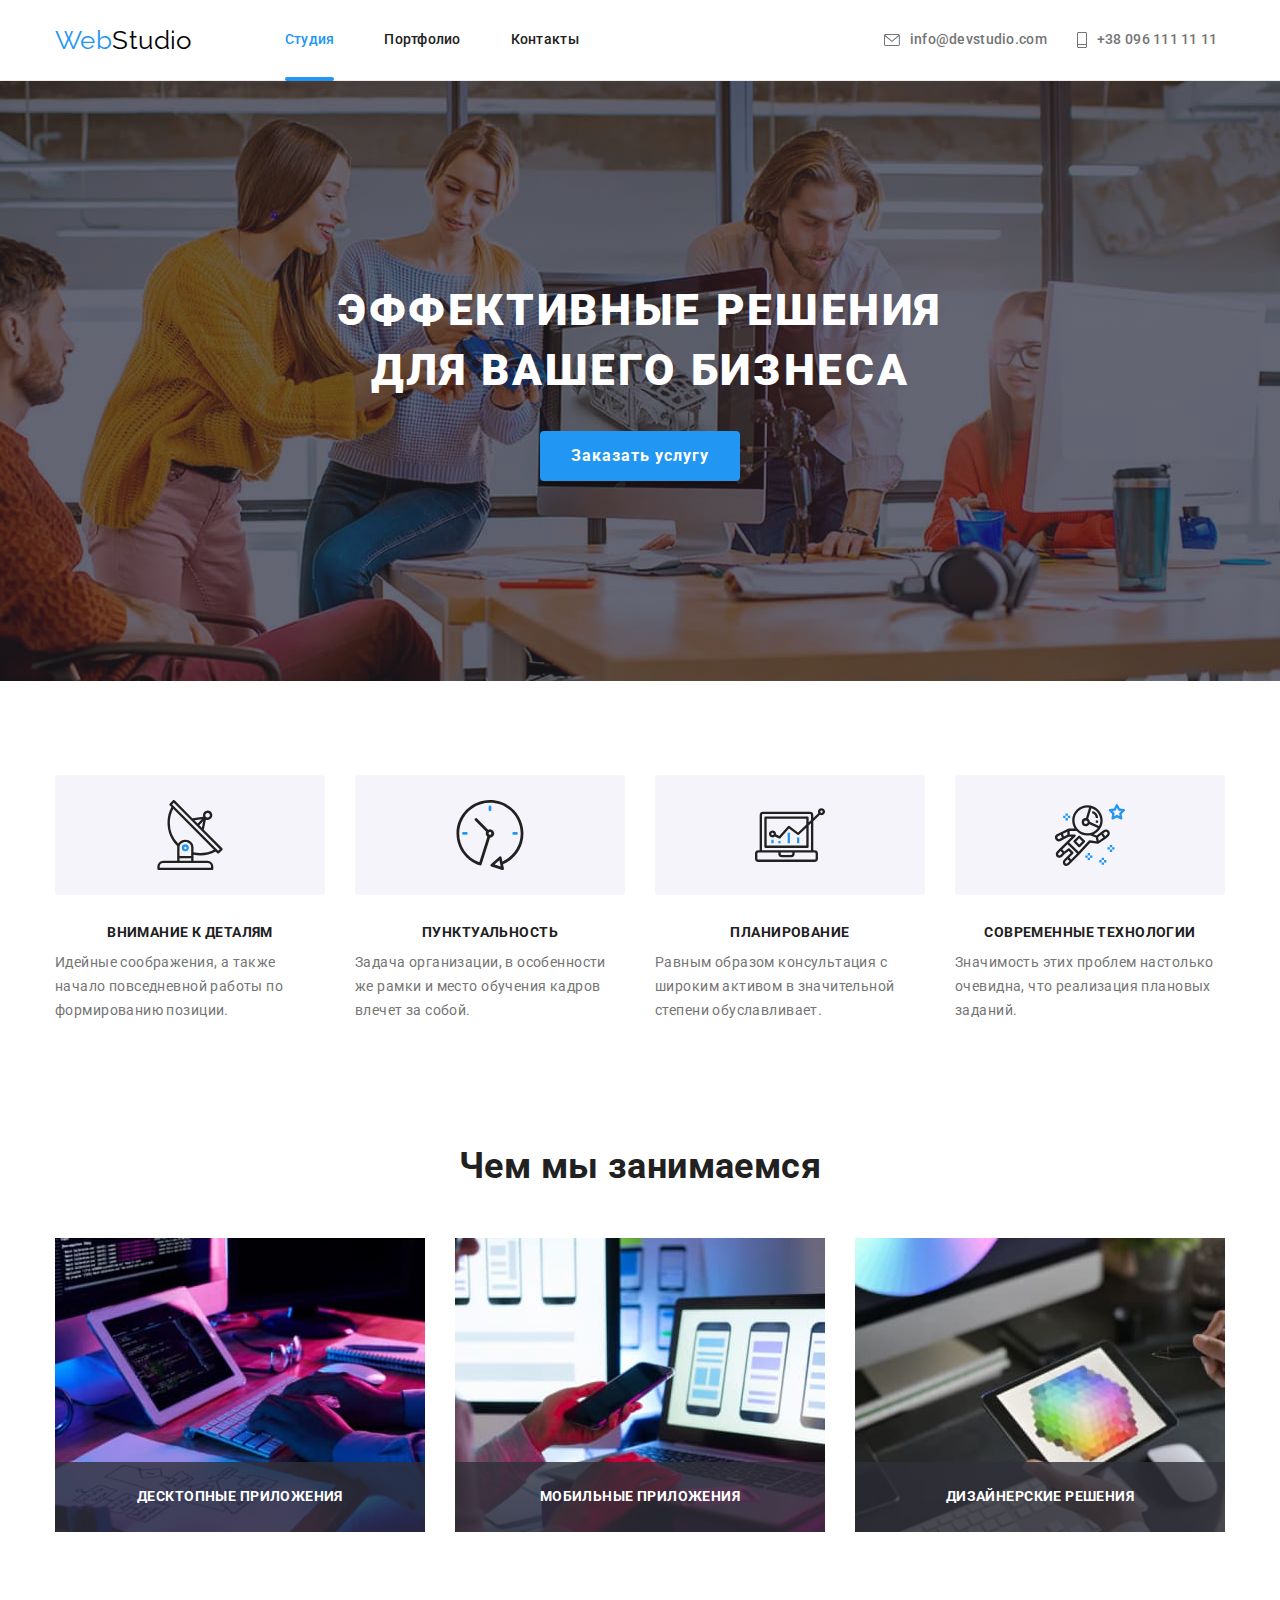
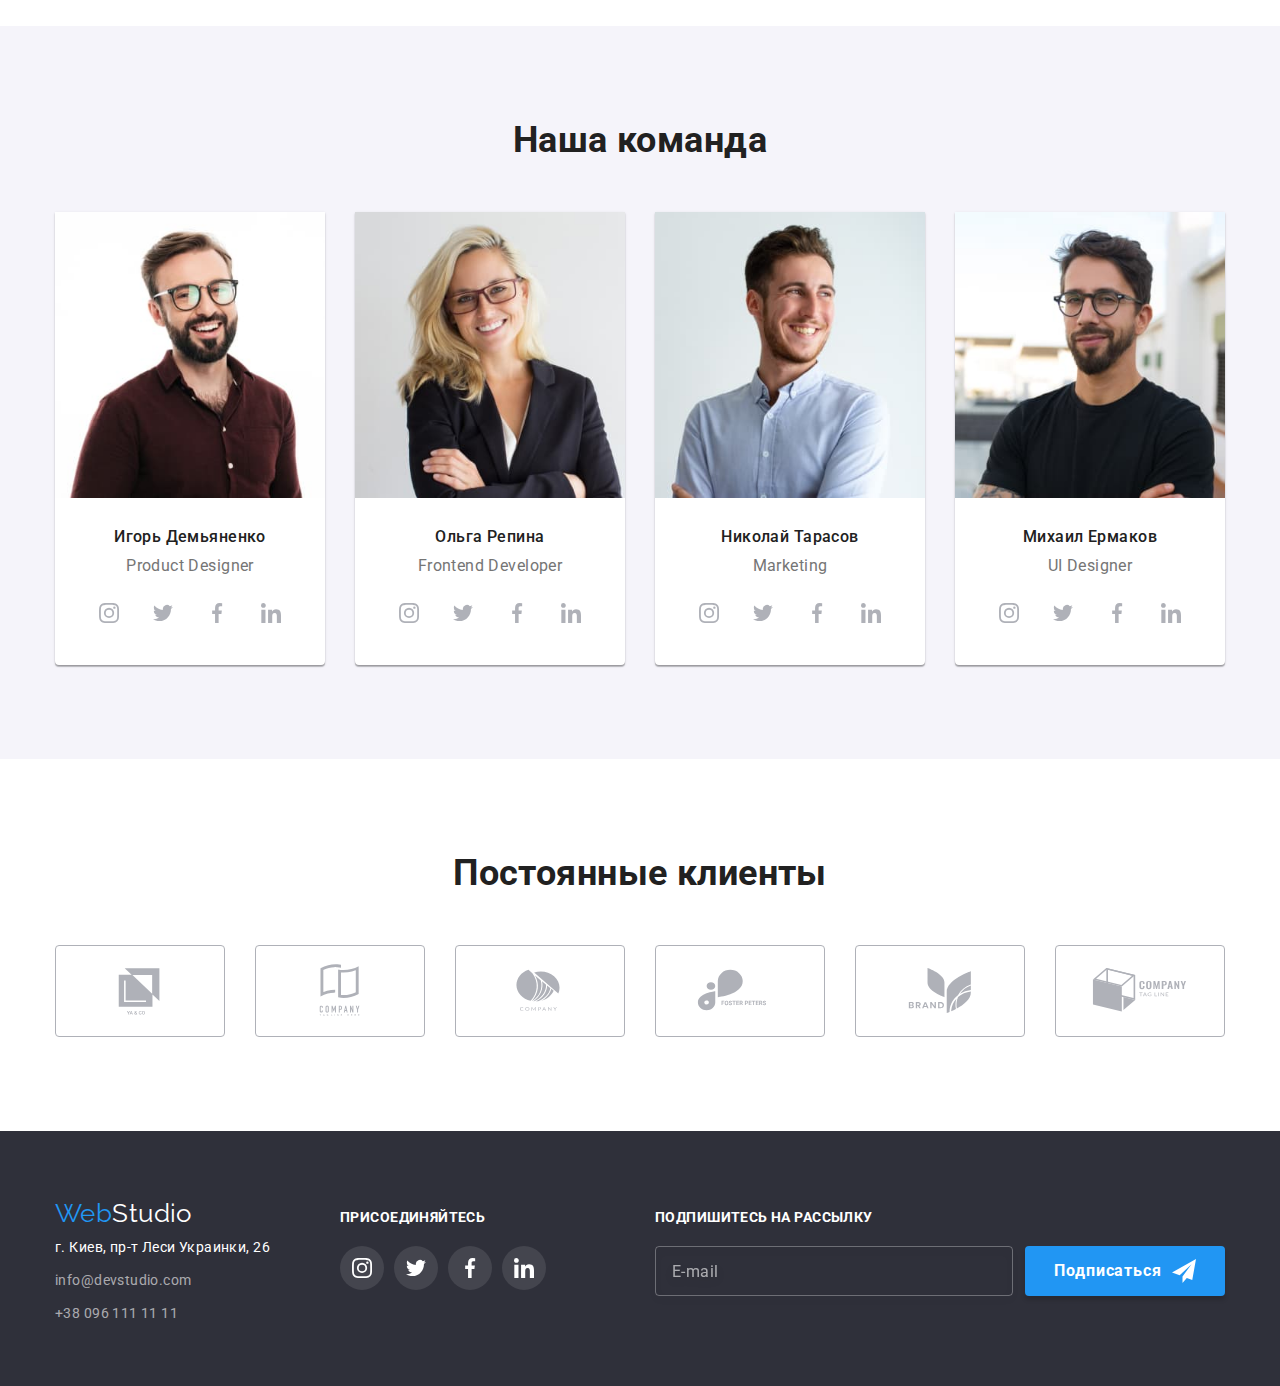
==== commit 326e9d46: "adaptive" ====
--- a/index.html
+++ b/index.html
@@ -148,10 +148,12 @@
                     <h2 class="section__title">Наша команда</h2>
                     <ul class="list team__list card-set">
                         <li class="card-set__item team__item">
-                            <img srcset="./image/index/member-1_450_1x.jpg 450w, ./image/index/member-1_900_2x.jpg 900w" 
-                              src="./image/index/member-1_450_1x.jpg"
-                              alt="Фото Игоря Демьяненко"
-                              sizes="(min-width: 769px) 25vw, (min-width: 481px) 50vw, (max-width: 480px) 100vw">
+                          <picture>
+                            <source srcset="./image/index/member-1_mob_1x.jpg 1x, ./image/index/member-1_mob_2x.jpg 2x" media="(max-width: 480px)">
+                            <source srcset="./image/index/member-1_tab_1x.jpg 1x, ./image/index/member-1_tab_2x.jpg 2x" media="(min-width: 481px)">
+                            <source srcset="./image/index/member-1_pc_1x.jpg 1x, ./image/index/member-1_pc_2x.jpg 2x" media="(min-width: 769px)">
+                            <img src="./image/index/member-1_mob_1x.jpg" alt="Фото Игоря Демьяненко">
+                          </picture>
                             <div class="team__content">
                                 <h3 class="team__member">Игорь Демьяненко</h3>
                                 <p class="team__job" lang="en">Product Designer</p>
@@ -181,10 +183,14 @@
                             </div>                            
                         </li>
                         <li class="card-set__item team__item">
-                            <img srcset="./image/index/member-2_450_1x.jpg 450w, ./image/index/member-2_900_2x.jpg 900w"
-                              src="./image/index/member-2_450_1x.jpg"
-                              alt="Фото Ольги Репиной"
-                              sizes="(min-width: 769px) 25vw, (min-width: 481px) 50vw, (max-width: 480px) 100vw">
+                          <picture>
+                            <source srcset="./image/index/member-2_mob_1x.jpg 1x, ./image/index/member-2_mob_2x.jpg 2x"
+                              media="(max-width: 480px)">
+                            <source srcset="./image/index/member-2_tab_1x.jpg 1x, ./image/index/member-2_tab_2x.jpg 2x"
+                              media="(min-width: 481px)">
+                            <source srcset="./image/index/member-2_pc_1x.jpg 1x, ./image/index/member-2_pc_2x.jpg 2x" media="(min-width: 769px)">
+                            <img src="./image/index/member-2_mob_1x.jpg" alt="Фото Ольги Репиной">
+                          </picture>
                             <div class="team__content">
                                 <h3 class="team__member">Ольга Репина</h3>
                                 <p class="team__job" lang="en">Frontend Developer</p>
@@ -213,10 +219,15 @@
                             </div>
                         </li>
                         <li class="card-set__item team__item">
-                            <img srcset="./image/index/member-3_450_1x.jpg 450w, ./image/index/member-3_900_2x.jpg 900w"
-                              src="./image/index/member-3_450_1x.jpg"
-                              alt="Фото Николая Тарасова"
-                              sizes="(min-width: 769px) 25vw, (min-width: 481px) 50vw, (max-width: 480px) 100vw">
+                          <picture>
+                            <source srcset="./image/index/member-3_mob_1x.jpg 1x, ./image/index/member-3_mob_2x.jpg 2x"
+                              media="(max-width: 480px)">
+                            <source srcset="./image/index/member-3_tab_1x.jpg 1x, ./image/index/member-3_tab_2x.jpg 2x"
+                              media="(min-width: 481px)">
+                            <source srcset="./image/index/member-3_pc_1x.jpg 1x, ./image/index/member-3_pc_2x.jpg 2x" media="(min-width: 769px)">
+                            <img src="./image/index/member-3_mob_1x.jpg" alt="Фото Николая Тарасова">
+                          </picture>
+                            
                             <div class="team__content">
                                 <h3 class="team__member">Николай Тарасов</h3>
                                 <p class="team__job" lang="en">Marketing</p>
@@ -245,9 +256,15 @@
                             </div>
                         </li>
                         <li class="card-set__item team__item">
-                            <img srcset="./image/index/member-4_450_1x.jpg 450w, ./image/index/member-4_900_2x.jpg 900w"
-                              src="./image/index/member-4_450_1x.jpg" alt="Фото Михаила Ермакова"
-                              sizes="(min-width: 769px) 25vw, (min-width: 481px) 50vw, (max-width: 480px) 100vw">
+                          <picture>
+                            <source srcset="./image/index/member-4_mob_1x.jpg 1x, ./image/index/member-4_mob_2x.jpg 2x"
+                              media="(max-width: 480px)">
+                            <source srcset="./image/index/member-4_tab_1x.jpg 1x, ./image/index/member-4_tab_2x.jpg 2x"
+                              media="(min-width: 481px)">
+                            <source srcset="./image/index/member-4_pc_1x.jpg 1x, ./image/index/member-4_pc_2x.jpg 2x" media="(min-width: 769px)">
+                            <img src="./image/index/member-4_mob_1x.jpg" alt="Фото Михаила Ермакова">
+                          </picture>
+                            
                             <div class="team__content">
                                 <h3 class="team__member">Михаил Ермаков</h3>
                                 <p class="team__job" lang="en">UI Designer</p>
--- a/css/main.min.css
+++ b/css/main.min.css
@@ -1 +1 @@
-h1,h2,h3,p,ul{margin-top:0;margin-bottom:0}ul{padding-left:0}img{display:block;max-width:100%;height:auto}svg{display:block}body{font-family:"Roboto",sans-serif;font-size:14px;line-height:1.71;letter-spacing:.03em;color:#757575}.link{text-decoration:none;color:inherit}.list{list-style:none}.visually-hidden{position:absolute !important;clip:rect(1px 1px 1px 1px);padding:0 !important;border:0 !important;height:1px !important;width:1px !important;overflow:hidden}.section__title{color:#212121;text-align:center}@media screen and (max-width: 768px){.section__title{color:#212121;font-size:28px;line-height:1.17;margin-bottom:30px}}@media screen and (max-width: 768px){.section{padding-top:60px;padding-bottom:60px}}@media screen and (min-width: 769px){.section{padding-top:94px;padding-bottom:94px}.section__title{font-size:36px;line-height:1.166;margin-bottom:50px}}.container{margin-left:auto;margin-right:auto;padding-left:15px;padding-right:15px}@media screen and (max-width: 480px){.container{max-width:480px}}@media screen and (min-width: 481px)and (max-width: 768px){.container{max-width:768px}}@media screen and (min-width: 769px){.container{width:1200px}}.logo{font-family:"Raleway",sans-serif;color:#2196f3}.logo--header{color:#000}.logo__logo{margin-bottom:20px}.logo--footer{color:#fff}@media screen and (min-width: 769px)and (max-width: 1600px){.logo{font-size:26px}}@media screen and (max-width: 768px){.logo{font-weight:700;font-size:24px;line-height:1.1666;display:-webkit-box;display:-ms-flexbox;display:flex}}.icon-set{display:-webkit-box;display:-ms-flexbox;display:flex;-ms-flex-wrap:wrap;flex-wrap:wrap;margin-left:-10px;margin-top:-10px}.icon-set__item{margin-left:10px;margin-top:10px;border-radius:50%}.icon-set__link{display:-webkit-box;display:-ms-flexbox;display:flex;width:44px;height:44px;border-radius:50%;-webkit-box-align:center;-ms-flex-align:center;align-items:center;-webkit-box-pack:center;-ms-flex-pack:center;justify-content:center;-webkit-transition:background-color 250ms cubic-bezier(0.4, 0, 0.2, 1);transition:background-color 250ms cubic-bezier(0.4, 0, 0.2, 1)}.icon-set__link:hover,.icon-set__link:focus{background-color:#2196f3}.icon-set__link:hover .icon-set__icon,.icon-set__link:focus .icon-set__icon{fill:#fff}.icon-set__icon--team{fill:#afb1b8;-webkit-transition:fill 250ms cubic-bezier(0.4, 0, 0.2, 1);transition:fill 250ms cubic-bezier(0.4, 0, 0.2, 1)}.icon-set__link--footer{fill:#fff;background-color:rgba(255,255,255,.1)}.header{border-bottom:1px solid #ececec}.header__pages-link,.header__contacts-link{-webkit-transition:color 250ms cubic-bezier(0.4, 0, 0.2, 1);transition:color 250ms cubic-bezier(0.4, 0, 0.2, 1)}.header__pages-link:hover,.header__pages-link:focus,.header__contacts-link:hover,.header__contacts-link:focus{color:#2196f3}@media screen and (max-width: 480px){.header__container{padding-top:10px;padding-bottom:10px;display:-webkit-box;display:-ms-flexbox;display:flex;-webkit-box-align:center;-ms-flex-align:center;align-items:center;-webkit-box-pack:justify;-ms-flex-pack:justify;justify-content:space-between}.header__mobile-menu{display:none;position:absolute;top:0;left:0;width:100%;height:100vh;background-color:#fff;padding:48px 40px;z-index:1}.header__mobile-menu.is-open{display:block}.header__nav{margin-bottom:302px}.header__pages-item{margin-bottom:30px}.header__pages-item:last-child{margin-bottom:0}.header__contacts-icon{display:none}.header__pages-list{font-weight:500;font-size:40px;line-height:1.175;letter-spacing:.02em}.header__pages-link{color:#212121}.header__pages-link--active{color:#2196f3}.header__contacts-item{font-weight:500;font-size:34px;line-height:1.176;letter-spacing:.02em}.header__contacts-list{display:-webkit-box;display:-ms-flexbox;display:flex;-webkit-box-orient:vertical;-webkit-box-direction:normal;-ms-flex-direction:column;flex-direction:column;margin-bottom:64px}.header__contacts-top{-webkit-box-ordinal-group:0;-ms-flex-order:-1;order:-1;margin-bottom:32px}.header__contacts-bottom{font-weight:500;font-size:24px;line-height:1.166;letter-spacing:.02em;z-index:9}.header__social-list{display:-webkit-box;display:-ms-flexbox;display:flex;-ms-flex-wrap:wrap;flex-wrap:wrap;margin-left:-10px}.header__social-item{border-right:1px solid rgba(33,33,33,.2)}.header__social-item:last-child{border:none}.header__social-link{color:#2196f3;font-weight:500;font-size:18px;line-height:1.22;letter-spacing:.02em;padding-left:10px;padding-right:10px}.header__social-item:first-child{padding-left:0}.burger__button-menu{position:relative;border:none;background-color:rgba(0,0,0,0);padding:0;z-index:2}.burger__button-menu{fill:#212121;-webkit-transition:color 250ms cubic-bezier(0.4, 0, 0.2, 1);transition:color 250ms cubic-bezier(0.4, 0, 0.2, 1)}.burger__button-menu:hover,.burger__button-menu:focus{fill:#2196f3}.burger__close{display:none}.burger__button-menu.is-open .burger__close{display:block}.burger__button-menu.is-open .burger__menu{display:none}}@media screen and (min-width: 481px){.header__social-list{display:none}.header__mobile-menu{display:-webkit-box;display:-ms-flexbox;display:flex;-webkit-box-align:center;-ms-flex-align:center;align-items:center}.header__container,.header__nav{display:-webkit-box;display:-ms-flexbox;display:flex;-webkit-box-align:center;-ms-flex-align:center;align-items:center}.header__pages-list{display:-webkit-box;display:-ms-flexbox;display:flex;width:294px;-webkit-box-pack:justify;-ms-flex-pack:justify;justify-content:space-between}.header__pages-item{-webkit-box-pack:justify;-ms-flex-pack:justify;justify-content:space-between}.header__pages-link{color:#212121;padding-top:32px;padding-bottom:32px;position:relative;display:block}.header__pages-link--active{color:#2196f3}.header__pages-link--active::after{position:absolute;display:block;bottom:-1px;content:"";width:100%;height:4px;border-radius:2px;background-color:#2196f3}.header__contacts-link{display:-webkit-box;display:-ms-flexbox;display:flex;-webkit-box-align:center;-ms-flex-align:center;align-items:center}.header__contacts-icon{margin-right:10px;fill:currentColor}.header .burger__button-menu{display:none}}@media screen and (min-width: 481px)and (max-width: 768px){.header__container{max-width:100%;position:relative}.header__pages-list{-webkit-box-pack:justify;-ms-flex-pack:justify;justify-content:space-between}.header__pages-link,.header__contacts-link{font-weight:500;line-height:1.14;letter-spacing:.02em;-webkit-transition:color 250ms cubic-bezier(0.4, 0, 0.2, 1);transition:color 250ms cubic-bezier(0.4, 0, 0.2, 1)}.header__pages-link:hover,.header__pages-link:focus,.header__contacts-link:hover,.header__contacts-link:focus{color:#2196f3}.header__mobile-menu{margin-left:88px;-webkit-box-pack:justify;-ms-flex-pack:justify;justify-content:space-between}.header__contacts-list{margin-left:84px}.header__contacts-link{font-size:12px}.header__contacts-item{margin-bottom:10px}.header__contacts-item:last-child{margin-bottom:0}}@media screen and (min-width: 769px){.header__container{-webkit-box-pack:center;-ms-flex-pack:center;justify-content:center}.header__contacts-list{display:-webkit-box;display:-ms-flexbox;display:flex;margin-left:300px}.header__contacts-item{margin-right:30px}.header__contacts-item:last-child{margin-right:0}.header__nav{margin-left:93px}.header__pages-link,.header__contacts-link{font-weight:500}}.button{font-family:inherit;cursor:pointer;border-radius:4px;border:rgba(0,0,0,0)}.hero-button{display:-webkit-box;display:-ms-flexbox;display:flex;-webkit-box-pack:center;-ms-flex-pack:center;justify-content:center;-webkit-box-align:center;-ms-flex-align:center;align-items:center;margin-left:auto;margin-right:auto;min-width:200px;padding:10px 28px;background-color:#2196f3;color:#fff;font-weight:700;font-size:16px;line-height:1.88;letter-spacing:.06em;-webkit-box-shadow:0px 4px 4px rgba(0,0,0,.15);box-shadow:0px 4px 4px rgba(0,0,0,.15);-webkit-transition:background-color 250ms cubic-bezier(0.4, 0, 0.2, 1);transition:background-color 250ms cubic-bezier(0.4, 0, 0.2, 1)}.hero-button:hover,.hero-button:focus{background-color:#188ce8}.hero{height:auto;background-color:#2f303a;text-align:center}.hero__title{color:#fff;margin-left:auto;margin-right:auto;margin-bottom:30px;font-weight:900;text-align:center;letter-spacing:.06em;text-transform:uppercase}@media screen and (max-width: 768px){.hero{padding-top:118px;padding-bottom:118px}.hero__title{font-size:26px;line-height:1.62;max-width:360px;height:auto}}@media screen and (min-width: 769px){.hero{padding-top:200px;padding-bottom:200px}.hero__title{font-size:44px;line-height:1.36;max-width:696px;height:auto}}.overlay{margin-left:auto;margin-right:auto;background-repeat:no-repeat;background-position:center;background-size:cover;max-width:1600px;background-image:-webkit-gradient(linear, left top, right top, from(rgba(47, 48, 58, 0.4)), to(rgba(47, 48, 58, 0.4))),url(../../image/index/hero_mobile_1x.jpg);background-image:linear-gradient(to right, rgba(47, 48, 58, 0.4), rgba(47, 48, 58, 0.4)),url(../../image/index/hero_mobile_1x.jpg)}@media screen and (-webkit-min-device-pixel-ratio: 2), screen and (min-resolution: 2dppx){.overlay{background-image:-webkit-gradient(linear, left top, right top, from(rgba(47, 48, 58, 0.4)), to(rgba(47, 48, 58, 0.4))),url(../../image/index/hero_mobile_2x.jpg);background-image:linear-gradient(to right, rgba(47, 48, 58, 0.4), rgba(47, 48, 58, 0.4)),url(../../image/index/hero_mobile_2x.jpg)}}@media screen and (min-width: 481px){.overlay{background-image:-webkit-gradient(linear, left top, right top, from(rgba(47, 48, 58, 0.4)), to(rgba(47, 48, 58, 0.4))),url(../../image/index/hero_tablet_1x.jpg);background-image:linear-gradient(to right, rgba(47, 48, 58, 0.4), rgba(47, 48, 58, 0.4)),url(../../image/index/hero_tablet_1x.jpg)}}@media screen and (min-width: 481px)and (-webkit-min-device-pixel-ratio: 2), screen and (min-width: 481px)and (min-resolution: 2dppx){.overlay{background-image:-webkit-gradient(linear, left top, right top, from(rgba(47, 48, 58, 0.4)), to(rgba(47, 48, 58, 0.4))),url(../../image/index/hero_tablet_2x.jpg);background-image:linear-gradient(to right, rgba(47, 48, 58, 0.4), rgba(47, 48, 58, 0.4)),url(../../image/index/hero_tablet_2x.jpg)}}@media screen and (min-width: 769px){.overlay{background-image:-webkit-gradient(linear, left top, right top, from(rgba(47, 48, 58, 0.4)), to(rgba(47, 48, 58, 0.4))),url(../../image/index/hero_pc_1x.jpg);background-image:linear-gradient(to right, rgba(47, 48, 58, 0.4), rgba(47, 48, 58, 0.4)),url(../../image/index/hero_pc_1x.jpg)}}@media screen and (min-width: 769px)and (-webkit-min-device-pixel-ratio: 2), screen and (min-width: 769px)and (min-resolution: 2dppx){.overlay{background-image:-webkit-gradient(linear, left top, right top, from(rgba(47, 48, 58, 0.4)), to(rgba(47, 48, 58, 0.4))),url(../../image/index/hero_pc_2x.jpg);background-image:linear-gradient(to right, rgba(47, 48, 58, 0.4), rgba(47, 48, 58, 0.4)),url(../../image/index/hero_pc_2x.jpg)}}.benefits{padding-bottom:0}.benefits__item{margin-bottom:30px}.benefits__item:last-child{margin-bottom:0}.benefits__title{color:#212121;font-size:14px;line-height:1.14;text-align:center;text-transform:uppercase;margin-bottom:10px}.benefits__icon-wrapper{height:120px;background-color:#f5f4fa;border-radius:4px;padding-top:25px;padding-bottom:25px;margin-bottom:30px}.benefits__icon{margin-left:auto;margin-right:auto}@media screen and (max-width: 480px){.benefits{padding-bottom:0}.benefits__item{margin-bottom:30px}.benefits__item:last-child{margin-bottom:0}.benefits__title{color:#212121;font-size:14px;line-height:1.14;text-align:center;text-transform:uppercase;margin-bottom:10px}.benefits__icon-wrapper{height:120px;background-color:#f5f4fa;border-radius:4px;padding-top:25px;padding-bottom:25px;margin-bottom:30px}.benefits__icon{margin-left:auto;margin-right:auto}}@media screen and (min-width: 481px){.benefits__item{-ms-flex-preferred-size:calc(50% - 30px);flex-basis:calc(50% - 30px)}}@media screen and (min-width: 769px){.benefits__item{-ms-flex-preferred-size:calc(25% - 30px);flex-basis:calc(25% - 30px)}}@media screen and (max-width: 768px){.examples{display:none}}.examples__item{position:relative;-ms-flex-preferred-size:calc(33.3333333333% - 30px);flex-basis:calc(33.3333333333% - 30px)}.examples__wrap{position:absolute;bottom:0;width:100%;height:70px;display:-webkit-box;display:-ms-flexbox;display:flex;-webkit-box-pack:center;-ms-flex-pack:center;justify-content:center;-webkit-box-align:center;-ms-flex-align:center;align-items:center;background-color:rgba(47,48,58,.8)}.examples__title{font-size:14px;line-height:1.14;text-transform:uppercase;color:#fff}@media screen and (max-width: 480px){.card-set{display:block}}@media screen and (min-width: 481px){.card-set{display:-webkit-box;display:-ms-flexbox;display:flex;-ms-flex-wrap:wrap;flex-wrap:wrap;margin-left:-30px;margin-top:-30px}.card-set__item{margin-left:30px;margin-top:30px}}@media screen and (min-width: 320px){.team{background-color:#f5f4fa}.team__item{background:#fff;-webkit-box-shadow:0px 1px 3px rgba(0,0,0,.12),0px 1px 1px rgba(0,0,0,.14),0px 2px 1px rgba(0,0,0,.2);box-shadow:0px 1px 3px rgba(0,0,0,.12),0px 1px 1px rgba(0,0,0,.14),0px 2px 1px rgba(0,0,0,.2);border-radius:0px 0px 4px 4px;text-align:center}.team__content{padding:30px 15px;display:-webkit-box;display:-ms-flexbox;display:flex;-webkit-box-orient:vertical;-webkit-box-direction:normal;-ms-flex-direction:column;flex-direction:column;-webkit-box-align:center;-ms-flex-align:center;align-items:center}.team__member{color:#212121;font-weight:500;font-size:16px;line-height:1.18;margin-bottom:10px}.team__job{font-size:16px;line-height:1.18;margin-bottom:16px}}@media screen and (max-width: 480px){.team__item{margin-bottom:30px}.team__item:last-child{margin-bottom:0}}@media screen and (min-width: 481px)and (max-width: 768px){.team__item{-ms-flex-preferred-size:calc(50% - 30px);flex-basis:calc(50% - 30px)}}@media screen and (min-width: 769px){.team__item{-ms-flex-preferred-size:calc(25% - 30px);flex-basis:calc(25% - 30px)}}.clients__list{display:-webkit-box;display:-ms-flexbox;display:flex;-ms-flex-wrap:wrap;flex-wrap:wrap;-webkit-box-pack:center;-ms-flex-pack:center;justify-content:center;margin-left:-30px;margin-top:-30px}.clients__link{height:92px;display:-webkit-box;display:-ms-flexbox;display:flex;-webkit-box-align:center;-ms-flex-align:center;align-items:center;-webkit-box-pack:center;-ms-flex-pack:center;justify-content:center;border:1px solid #afb1b8;border-radius:4px;fill:#afb1b8;-webkit-transition:fill 250ms cubic-bezier(0.4, 0, 0.2, 1),border 250ms cubic-bezier(0.4, 0, 0.2, 1);transition:fill 250ms cubic-bezier(0.4, 0, 0.2, 1),border 250ms cubic-bezier(0.4, 0, 0.2, 1)}.clients__link:hover,.clients__link:focus{border:1px solid #2196f3;fill:#2196f3}@media screen and (max-width: 480px){.clients__item{-ms-flex-preferred-size:calc(50% - 30px);flex-basis:calc(50% - 30px)}}@media screen and (max-width: 768px){.clients__item{margin-left:30px;margin-top:30px;-ms-flex-preferred-size:calc(33.3333333333% - 30px);flex-basis:calc(33.3333333333% - 30px)}}@media screen and (min-width: 769px){.clients__item{-ms-flex-preferred-size:calc(16.6666666667% - 30px);flex-basis:calc(16.6666666667% - 30px)}}.footer{background-color:#2f303a;padding-top:60px;padding-bottom:60px}.footer-join__text,.footer-subscribe__text{font-weight:700;font-size:14px;line-height:1.14;text-transform:uppercase;color:#fff;margin-bottom:20px;display:inline-block}.footer-address{font-style:inherit}.footer-subscribe__icon{fill:#fff;margin-left:10px}@media screen and (max-width: 480px){.footer-address__item:not(:last-child){margin-bottom:9px}.footer-join__container{max-width:100%;margin-bottom:60px;display:-webkit-box;display:-ms-flexbox;display:flex;-webkit-box-orient:vertical;-webkit-box-direction:normal;-ms-flex-direction:column;flex-direction:column;-webkit-box-align:center;-ms-flex-align:center;align-items:center}.footer-subscribe__form{max-width:100%}}@media screen and (max-width: 768px){.footer{text-align:center}.footer__logo{margin-bottom:20px;-webkit-box-pack:center;-ms-flex-pack:center;justify-content:center}.footer-subscribe__input{display:block;height:50px;margin-bottom:20px}.footer-address__list{margin-bottom:60px}.footer-address__link[target=_blank]{color:#fff}.footer-address__link{color:rgba(255,255,255,.6);-webkit-transition:color 250ms cubic-bezier(0.4, 0, 0.2, 1);transition:color 250ms cubic-bezier(0.4, 0, 0.2, 1)}.footer-address__link:hover,.footer-address__link:focus{color:#2196f3}.footer-subscribe__form{display:-webkit-box;display:-ms-flexbox;display:flex;-webkit-box-orient:vertical;-webkit-box-direction:normal;-ms-flex-direction:column;flex-direction:column}.footer-subscribe__input{border:1px solid rgba(255,255,255,.3);-webkit-filter:drop-shadow(0px 4px 4px rgba(0, 0, 0, 0.15));filter:drop-shadow(0px 4px 4px rgba(0, 0, 0, 0.15));border-radius:4px;background-color:rgba(0,0,0,0);padding:15px 16px;color:#fff;font-size:16px;line-height:1.25;letter-spacing:.03em}.footer-subscribe__input::-webkit-input-placeholder{font-size:16px;line-height:1.25;letter-spacing:.03em;color:rgba(255,255,255,.6)}.footer-subscribe__input::-moz-placeholder{font-size:16px;line-height:1.25;letter-spacing:.03em;color:rgba(255,255,255,.6)}.footer-subscribe__input:-ms-input-placeholder{font-size:16px;line-height:1.25;letter-spacing:.03em;color:rgba(255,255,255,.6)}.footer-subscribe__input::-ms-input-placeholder{font-size:16px;line-height:1.25;letter-spacing:.03em;color:rgba(255,255,255,.6)}.footer-subscribe__input::placeholder{font-size:16px;line-height:1.25;letter-spacing:.03em;color:rgba(255,255,255,.6)}}@media screen and (min-width: 481px)and (max-width: 768px){.footer__container{display:-webkit-box;display:-ms-flexbox;display:flex;-ms-flex-wrap:wrap;flex-wrap:wrap}.footer__address{margin-left:76px}.footer-join__container{margin-left:165px}.footer-address__item:not(:last-child){margin-bottom:8px}.footer-subscribe__container{margin-left:auto;margin-right:auto}.footer-subscribe__input{width:450px}}@media screen and (min-width: 769px){.footer{background-color:#2f303a;padding-top:60px;padding-bottom:60px}.footer__container{display:-webkit-box;display:-ms-flexbox;display:flex;-webkit-box-align:baseline;-ms-flex-align:baseline;align-items:baseline}.footer__address{margin-right:70px}.footer__logo{margin-bottom:20px}.footer-address{font-style:inherit}.footer-address__item:not(:last-child){margin-bottom:9px}.footer-address__link[target=_blank]{color:#fff}.footer-address__link{color:rgba(255,255,255,.6);-webkit-transition:color 250ms cubic-bezier(0.4, 0, 0.2, 1);transition:color 250ms cubic-bezier(0.4, 0, 0.2, 1)}.footer-address__link:hover,.footer-address__link:focus{color:#2196f3}.footer-join__container{width:206px}.footer-join__text,.footer-subscribe__text{font-weight:700;font-size:14px;line-height:1.14;text-transform:uppercase;color:#fff;margin-bottom:20px;display:inline-block}.footer-subscribe__container{margin-left:auto}.footer-subscribe__input{width:358px;height:50px;margin-right:12px;border:1px solid rgba(255,255,255,.3);-webkit-filter:drop-shadow(0px 4px 4px rgba(0, 0, 0, 0.15));filter:drop-shadow(0px 4px 4px rgba(0, 0, 0, 0.15));border-radius:4px;background-color:rgba(0,0,0,0);padding:15px 16px;color:#fff;font-size:16px;line-height:1.25;letter-spacing:.03em}.footer-subscribe__input::-webkit-input-placeholder{font-size:16px;line-height:1.25;letter-spacing:.03em;color:rgba(255,255,255,.6)}.footer-subscribe__input::-moz-placeholder{font-size:16px;line-height:1.25;letter-spacing:.03em;color:rgba(255,255,255,.6)}.footer-subscribe__input:-ms-input-placeholder{font-size:16px;line-height:1.25;letter-spacing:.03em;color:rgba(255,255,255,.6)}.footer-subscribe__input::-ms-input-placeholder{font-size:16px;line-height:1.25;letter-spacing:.03em;color:rgba(255,255,255,.6)}.footer-subscribe__input::placeholder{font-size:16px;line-height:1.25;letter-spacing:.03em;color:rgba(255,255,255,.6)}.footer-subscribe__form{display:-webkit-box;display:-ms-flexbox;display:flex}.footer-subscribe__icon{fill:#fff;margin-left:10px}}.backdrop{position:fixed;left:0;top:0;width:100%;height:100%;visibility:visible;background-color:rgba(0,0,0,.2);-webkit-transition:opacity 250ms cubic-bezier(0.4, 0, 0.2, 1),visibility 250ms cubic-bezier(0.4, 0, 0.2, 1);transition:opacity 250ms cubic-bezier(0.4, 0, 0.2, 1),visibility 250ms cubic-bezier(0.4, 0, 0.2, 1)}.backdrop.is-hidden{visibility:hidden;opacity:0;pointer-events:none}@media screen and (max-width: 768px){.modal{max-width:450px;min-height:609px}.modal__title{line-height:1.5}.modal__policy{font-size:12px;line-height:1.16}}.modal{position:absolute;-webkit-transform:translate(-50%, -50%) scale(1);transform:translate(-50%, -50%) scale(1);width:528px;height:581px;left:50%;top:50%;padding:40px;text-align:center;-webkit-transition:-webkit-transform 250ms cubic-bezier(0.4, 0, 0.2, 1) 250ms;transition:-webkit-transform 250ms cubic-bezier(0.4, 0, 0.2, 1) 250ms;transition:transform 250ms cubic-bezier(0.4, 0, 0.2, 1) 250ms;transition:transform 250ms cubic-bezier(0.4, 0, 0.2, 1) 250ms, -webkit-transform 250ms cubic-bezier(0.4, 0, 0.2, 1) 250ms;border-radius:4px;background-color:#fff;-webkit-box-shadow:0px 1px 3px rgba(0,0,0,.12),0px 1px 1px rgba(0,0,0,.14),0px 2px 1px rgba(0,0,0,.2);box-shadow:0px 1px 3px rgba(0,0,0,.12),0px 1px 1px rgba(0,0,0,.14),0px 2px 1px rgba(0,0,0,.2)}.backdrop.is-hidden .modal{-webkit-transform:translate(-50%, -50%) scale(1.2);transform:translate(-50%, -50%) scale(1.2)}.modal__title{color:#212121;font-weight:700;font-size:20px;line-height:1.15;letter-spacing:.03em;margin-bottom:12px}.modal__form{width:100%}.modal__item{position:relative;display:-webkit-box;display:-ms-flexbox;display:flex;-webkit-box-orient:vertical;-webkit-box-direction:normal;-ms-flex-direction:column;flex-direction:column;margin-bottom:10px}.modal__item--comment{margin-bottom:20px}.modal__label{color:#757575;margin-right:auto;font-size:12px;line-height:1.16;letter-spacing:.01em;margin-bottom:4px}.modal__input{width:100%;height:40px;border:1px solid;border-color:rgba(33,33,33,.2);border-radius:4px;padding:12px 12px 12px 42px}.modal__input--comment{height:120px;padding-left:16px;padding-right:16px;resize:none}.modal__input:hover,.modal__input:focus{border-color:#2196f3}.modal__input::-webkit-input-placeholder{color:rgba(117,117,117,.5);font-size:14px;line-height:1.14;letter-spacing:.01em}.modal__input::-moz-placeholder{color:rgba(117,117,117,.5);font-size:14px;line-height:1.14;letter-spacing:.01em}.modal__input:-ms-input-placeholder{color:rgba(117,117,117,.5);font-size:14px;line-height:1.14;letter-spacing:.01em}.modal__input::-ms-input-placeholder{color:rgba(117,117,117,.5);font-size:14px;line-height:1.14;letter-spacing:.01em}.modal__input::placeholder{color:rgba(117,117,117,.5);font-size:14px;line-height:1.14;letter-spacing:.01em}.modal__policy{display:-webkit-box;display:-ms-flexbox;display:flex;-webkit-box-align:center;-ms-flex-align:center;align-items:center;-webkit-box-pack:center;-ms-flex-pack:center;justify-content:center;color:#757575;cursor:pointer}.modal__icon{position:absolute;left:12px;bottom:11px;fill:#212121;-webkit-transition:fill 250ms cubic-bezier(0.4, 0, 0.2, 1);transition:fill 250ms cubic-bezier(0.4, 0, 0.2, 1)}.modal__input:hover~.modal__icon,.modal__input:focus~.modal__icon{fill:#2196f3}.modal__checkbox{margin-bottom:30px}.modal__checkbox-input{position:absolute;clip:rect(1px 1px 1px 1px);padding:0;border:0;height:1px;width:1px;overflow:hidden}.modal__policy-link{color:#2196f3;margin-left:4px}.modal__checkbox-icon{display:inline-block;border:2px solid;border-color:#212121;border-radius:2px;width:16px;height:15px;margin-right:7px}.modal__checkbox-input:checked+.modal__policy .modal__checkbox-icon{background-color:#2196f3;border-color:rgba(0,0,0,0);background-image:url("../image/icon-check.svg");background-size:contain;background-origin:border-box}.modal__close-button{position:absolute;right:8px;top:8px;width:30px;height:30px;border-radius:50%;display:-webkit-box;display:-ms-flexbox;display:flex;-webkit-box-pack:center;-ms-flex-pack:center;justify-content:center;-webkit-box-align:center;-ms-flex-align:center;align-items:center;cursor:pointer;border:1px solid rgba(0,0,0,.1);background-color:#fff;fill:#000;-webkit-transition:fill 250ms cubic-bezier(0.4, 0, 0.2, 1);transition:fill 250ms cubic-bezier(0.4, 0, 0.2, 1)}.modal__close-button:hover,.modal__close-button:focus{fill:#2196f3}.filter__button-set{display:-webkit-box;display:-ms-flexbox;display:flex;-ms-flex-wrap:wrap;flex-wrap:wrap;margin-bottom:40px;margin-left:-8px;margin-top:-15px}.filter__item{margin-left:8px;margin-top:15px}.filter__button{background-color:#f5f4fa;color:#212121;font-weight:500;font-size:16px;line-height:1.62;letter-spacing:.03em;padding:6px 22px;-webkit-transition:background-color 250ms cubic-bezier(0.4, 0, 0.2, 1),color 250ms cubic-bezier(0.4, 0, 0.2, 1),-webkit-box-shadow 250ms cubic-bezier(0.4, 0, 0.2, 1);transition:background-color 250ms cubic-bezier(0.4, 0, 0.2, 1),color 250ms cubic-bezier(0.4, 0, 0.2, 1),-webkit-box-shadow 250ms cubic-bezier(0.4, 0, 0.2, 1);transition:background-color 250ms cubic-bezier(0.4, 0, 0.2, 1),color 250ms cubic-bezier(0.4, 0, 0.2, 1),box-shadow 250ms cubic-bezier(0.4, 0, 0.2, 1);transition:background-color 250ms cubic-bezier(0.4, 0, 0.2, 1),color 250ms cubic-bezier(0.4, 0, 0.2, 1),box-shadow 250ms cubic-bezier(0.4, 0, 0.2, 1),-webkit-box-shadow 250ms cubic-bezier(0.4, 0, 0.2, 1)}.filter__button:hover,.filter__button:focus{background-color:#2196f3;color:#fff;-webkit-box-shadow:0px 3px 1px rgba(0,0,0,.1),0px 1px 2px rgba(0,0,0,.08),0px 2px 2px rgba(0,0,0,.12);box-shadow:0px 3px 1px rgba(0,0,0,.1),0px 1px 2px rgba(0,0,0,.08),0px 2px 2px rgba(0,0,0,.12)}@media screen and (min-width: 481px){.filter__button-set{-webkit-box-pack:center;-ms-flex-pack:center;justify-content:center}}.service__link{display:-webkit-box;display:-ms-flexbox;display:flex;-webkit-box-orient:vertical;-webkit-box-direction:normal;-ms-flex-direction:column;flex-direction:column;-webkit-transition:-webkit-box-shadow 250ms cubic-bezier(0.4, 0, 0.2, 1);transition:-webkit-box-shadow 250ms cubic-bezier(0.4, 0, 0.2, 1);transition:box-shadow 250ms cubic-bezier(0.4, 0, 0.2, 1);transition:box-shadow 250ms cubic-bezier(0.4, 0, 0.2, 1), -webkit-box-shadow 250ms cubic-bezier(0.4, 0, 0.2, 1)}.service__link:hover,.service__link:focus{-webkit-box-shadow:0px 1px 1px rgba(0,0,0,.12),0px 4px 4px rgba(0,0,0,.06),1px 4px 6px rgba(0,0,0,.16);box-shadow:0px 1px 1px rgba(0,0,0,.12),0px 4px 4px rgba(0,0,0,.06),1px 4px 6px rgba(0,0,0,.16)}.service__thumb{position:relative;overflow:hidden}.service__wrap{position:absolute;width:100%;height:100%;top:1px;-webkit-transform:translateY(100%);transform:translateY(100%);padding:63px 24px;background-color:rgba(33,150,243,.9);-webkit-transition:-webkit-transform 250ms cubic-bezier(0.4, 0, 0.2, 1);transition:-webkit-transform 250ms cubic-bezier(0.4, 0, 0.2, 1);transition:transform 250ms cubic-bezier(0.4, 0, 0.2, 1);transition:transform 250ms cubic-bezier(0.4, 0, 0.2, 1), -webkit-transform 250ms cubic-bezier(0.4, 0, 0.2, 1)}.service__link:hover .service__wrap,.service__link:focus .service__wrap{-webkit-transform:translateY(0);transform:translateY(0)}.service__text{font-size:18px;line-height:1.56;letter-spacing:.03em;color:#fff;-webkit-transform:scale(2);transform:scale(2);-webkit-transition:-webkit-transform 250ms cubic-bezier(0.4, 0, 0.2, 1) 50ms;transition:-webkit-transform 250ms cubic-bezier(0.4, 0, 0.2, 1) 50ms;transition:transform 250ms cubic-bezier(0.4, 0, 0.2, 1) 50ms;transition:transform 250ms cubic-bezier(0.4, 0, 0.2, 1) 50ms, -webkit-transform 250ms cubic-bezier(0.4, 0, 0.2, 1) 50ms}.service__link:hover .service__text,.service__link:focus .service__text{-webkit-transform:scale(1);transform:scale(1)}.service__card{border:1px solid #eee;padding:20px 24px}.service__title{color:#212121;font-size:18px;line-height:2;letter-spacing:.06em;margin-bottom:4px}.service__description{font-size:16px;line-height:1.88}@media screen and (max-width: 480px){.service__item{margin-bottom:30px}.service__item:last-child{margin-bottom:0}}@media screen and (min-width: 481px)and (max-width: 768px){.service__item{-ms-flex-preferred-size:calc(50% - 30px);flex-basis:calc(50% - 30px);height:100%}}@media screen and (min-width: 769px){.service__item{-ms-flex-preferred-size:calc(33.3333333333% - 30px);flex-basis:calc(33.3333333333% - 30px)}}/*# sourceMappingURL=main.min.css.map */+h1,h2,h3,p,ul{margin-top:0;margin-bottom:0}ul{padding-left:0}img{display:block;max-width:100%;height:auto}svg{display:block}body{font-family:"Roboto",sans-serif;font-size:14px;line-height:1.71;letter-spacing:.03em;color:#757575}.link{text-decoration:none;color:inherit}.list{list-style:none}.visually-hidden{position:absolute !important;clip:rect(1px 1px 1px 1px);padding:0 !important;border:0 !important;height:1px !important;width:1px !important;overflow:hidden}.section__title{color:#212121;text-align:center}@media screen and (max-width: 480px){.section__title{color:#212121;font-size:28px;line-height:1.17;margin-bottom:30px}}@media screen and (max-width: 768px){.section{padding-top:60px;padding-bottom:60px;margin-bottom:30px}.section__title{margin-bottom:30px}}@media screen and (min-width: 769px){.section{padding-top:94px;padding-bottom:94px}.section__title{font-size:36px;line-height:1.166;margin-bottom:50px}}.container{margin-left:auto;margin-right:auto;padding-left:15px;padding-right:15px}@media screen and (max-width: 480px){.container{max-width:480px}}@media screen and (min-width: 481px)and (max-width: 768px){.container{width:768px}}@media screen and (min-width: 769px){.container{width:1200px}}.logo{font-family:"Raleway",sans-serif;color:#2196f3}.logo--header{color:#000}.logo__logo{margin-bottom:20px}.logo--footer{color:#fff}@media screen and (min-width: 769px){.logo{font-size:26px}}@media screen and (max-width: 768px){.logo{font-weight:700;font-size:24px;line-height:1.1666;display:-webkit-box;display:-ms-flexbox;display:flex}}.icon-set{display:-webkit-box;display:-ms-flexbox;display:flex;-ms-flex-wrap:wrap;flex-wrap:wrap;margin-left:-10px;margin-top:-10px}.icon-set__item{margin-left:10px;margin-top:10px;border-radius:50%}.icon-set__link{display:-webkit-box;display:-ms-flexbox;display:flex;width:44px;height:44px;border-radius:50%;-webkit-box-align:center;-ms-flex-align:center;align-items:center;-webkit-box-pack:center;-ms-flex-pack:center;justify-content:center;-webkit-transition:background-color 250ms cubic-bezier(0.4, 0, 0.2, 1);transition:background-color 250ms cubic-bezier(0.4, 0, 0.2, 1)}.icon-set__link:hover,.icon-set__link:focus{background-color:#2196f3}.icon-set__link:hover .icon-set__icon,.icon-set__link:focus .icon-set__icon{fill:#fff}.icon-set__icon--team{fill:#afb1b8;-webkit-transition:fill 250ms cubic-bezier(0.4, 0, 0.2, 1);transition:fill 250ms cubic-bezier(0.4, 0, 0.2, 1)}.icon-set__link--footer{fill:#fff;background-color:rgba(255,255,255,.1)}.header{border-bottom:1px solid #ececec}.header__pages-link,.header__contacts-link{-webkit-transition:color 250ms cubic-bezier(0.4, 0, 0.2, 1);transition:color 250ms cubic-bezier(0.4, 0, 0.2, 1)}.header__pages-link:hover,.header__pages-link:focus,.header__contacts-link:hover,.header__contacts-link:focus{color:#2196f3}@media screen and (max-width: 480px){.header__container{max-width:480px;padding-top:10px;padding-bottom:10px;display:-webkit-box;display:-ms-flexbox;display:flex;-webkit-box-align:center;-ms-flex-align:center;align-items:center;-webkit-box-pack:justify;-ms-flex-pack:justify;justify-content:space-between}.header__mobile-menu{display:none;position:absolute;top:0;left:0;width:100%;height:100vh;background-color:#fff;padding:48px 40px;z-index:1}.header__mobile-menu.is-open{display:block}.header__nav{margin-bottom:302px}.header__pages-item{margin-bottom:30px}.header__pages-item:last-child{margin-bottom:0}.header__contacts-icon{display:none}.header__pages-list{font-weight:500;font-size:40px;line-height:1.175;letter-spacing:.02em}.header__pages-link{color:#212121}.header__pages-link--active{color:#2196f3}.header__contacts-item{font-weight:500;font-size:34px;line-height:1.176;letter-spacing:.02em}.header__contacts-list{display:-webkit-box;display:-ms-flexbox;display:flex;-webkit-box-orient:vertical;-webkit-box-direction:normal;-ms-flex-direction:column;flex-direction:column;margin-bottom:64px}.header__contacts-top{-webkit-box-ordinal-group:0;-ms-flex-order:-1;order:-1;margin-bottom:32px}.header__contacts-bottom{font-weight:500;font-size:24px;line-height:1.166;letter-spacing:.02em;z-index:9}.header__social-list{display:-webkit-box;display:-ms-flexbox;display:flex;-ms-flex-wrap:wrap;flex-wrap:wrap;margin-left:-10px}.header__social-item{border-right:1px solid rgba(33,33,33,.2)}.header__social-item:last-child{border:none}.header__social-link{color:#2196f3;font-weight:500;font-size:18px;line-height:1.22;letter-spacing:.02em;padding-left:10px;padding-right:10px}.header__social-item:first-child{padding-left:0}.burger__button-menu{position:relative;border:none;background-color:rgba(0,0,0,0);padding:0;z-index:2}.burger__button-menu{fill:#212121;-webkit-transition:color 250ms cubic-bezier(0.4, 0, 0.2, 1);transition:color 250ms cubic-bezier(0.4, 0, 0.2, 1)}.burger__button-menu:hover,.burger__button-menu:focus{fill:#2196f3}.burger__close{display:none}.burger__button-menu.is-open .burger__close{display:block}.burger__button-menu.is-open .burger__menu{display:none}}@media screen and (min-width: 481px){.header__container{width:768px}.header__social-list{display:none}.header__mobile-menu{display:-webkit-box;display:-ms-flexbox;display:flex;-webkit-box-align:center;-ms-flex-align:center;align-items:center}.header__container,.header__nav{display:-webkit-box;display:-ms-flexbox;display:flex;-webkit-box-align:center;-ms-flex-align:center;align-items:center}.header__pages-list{display:-webkit-box;display:-ms-flexbox;display:flex;width:294px;-webkit-box-pack:justify;-ms-flex-pack:justify;justify-content:space-between}.header__pages-item{-webkit-box-pack:justify;-ms-flex-pack:justify;justify-content:space-between}.header__pages-link{color:#212121;padding-top:32px;padding-bottom:32px;position:relative;display:block}.header__pages-link--active{color:#2196f3}.header__pages-link--active::after{position:absolute;display:block;bottom:-1px;content:"";width:100%;height:4px;border-radius:2px;background-color:#2196f3}.header__contacts-link{display:-webkit-box;display:-ms-flexbox;display:flex;-webkit-box-align:center;-ms-flex-align:center;align-items:center}.header__contacts-icon{margin-right:10px;fill:currentColor}.header .burger__button-menu{display:none}}@media screen and (min-width: 481px){.header__container{max-width:100%;position:relative}.header__pages-list{-webkit-box-pack:justify;-ms-flex-pack:justify;justify-content:space-between}.header__pages-link,.header__contacts-link{font-weight:500;line-height:1.14;letter-spacing:.02em;-webkit-transition:color 250ms cubic-bezier(0.4, 0, 0.2, 1);transition:color 250ms cubic-bezier(0.4, 0, 0.2, 1)}.header__pages-link:hover,.header__pages-link:focus,.header__contacts-link:hover,.header__contacts-link:focus{color:#2196f3}.header__mobile-menu{margin-left:88px;-webkit-box-pack:justify;-ms-flex-pack:justify;justify-content:space-between}.header__contacts-list{margin-left:84px}.header__contacts-link{font-size:12px}.header__contacts-item{margin-bottom:10px}.header__contacts-item:last-child{margin-bottom:0}}@media screen and (min-width: 769px){.header__container{width:1200px}.header__contacts-list{display:-webkit-box;display:-ms-flexbox;display:flex;margin-left:305px;-webkit-box-align:center;-ms-flex-align:center;align-items:center}.header__contacts-item{margin-right:30px;margin-bottom:0}.header__contacts-item:last-child{margin-right:0}.header__mobile-menu{margin-left:93px}.header__contacts-link{font-size:14px;line-height:1.14;letter-spacing:.02em}}.button{font-family:inherit;cursor:pointer;border-radius:4px;border:rgba(0,0,0,0)}.hero-button{display:-webkit-box;display:-ms-flexbox;display:flex;-webkit-box-pack:center;-ms-flex-pack:center;justify-content:center;-webkit-box-align:center;-ms-flex-align:center;align-items:center;margin-left:auto;margin-right:auto;min-width:200px;padding:10px 28px;background-color:#2196f3;color:#fff;font-weight:700;font-size:16px;line-height:1.88;letter-spacing:.06em;-webkit-box-shadow:0px 4px 4px rgba(0,0,0,.15);box-shadow:0px 4px 4px rgba(0,0,0,.15);-webkit-transition:background-color 250ms cubic-bezier(0.4, 0, 0.2, 1);transition:background-color 250ms cubic-bezier(0.4, 0, 0.2, 1)}.hero-button:hover,.hero-button:focus{background-color:#188ce8}.hero{height:auto;background-color:#2f303a;text-align:center}.hero__title{color:#fff;margin-left:auto;margin-right:auto;margin-bottom:30px;font-weight:900;text-align:center;letter-spacing:.06em;text-transform:uppercase}@media screen and (max-width: 768px){.hero{padding-top:118px;padding-bottom:118px}.hero__title{font-size:26px;line-height:1.62;max-width:360px;height:auto}}@media screen and (min-width: 769px){.hero{padding-top:200px;padding-bottom:200px}.hero__title{font-size:44px;line-height:1.36;max-width:696px;height:auto}}.overlay{margin-left:auto;margin-right:auto;background-repeat:no-repeat;background-position:center;background-size:cover;max-width:1600px;background-image:-webkit-gradient(linear, left top, right top, from(rgba(47, 48, 58, 0.4)), to(rgba(47, 48, 58, 0.4))),url(../../image/index/hero_mobile_1x.jpg);background-image:linear-gradient(to right, rgba(47, 48, 58, 0.4), rgba(47, 48, 58, 0.4)),url(../../image/index/hero_mobile_1x.jpg)}@media screen and (-webkit-min-device-pixel-ratio: 2), screen and (min-resolution: 2dppx){.overlay{background-image:-webkit-gradient(linear, left top, right top, from(rgba(47, 48, 58, 0.4)), to(rgba(47, 48, 58, 0.4))),url(../../image/index/hero_mobile_2x.jpg);background-image:linear-gradient(to right, rgba(47, 48, 58, 0.4), rgba(47, 48, 58, 0.4)),url(../../image/index/hero_mobile_2x.jpg)}}@media screen and (min-width: 481px){.overlay{background-image:-webkit-gradient(linear, left top, right top, from(rgba(47, 48, 58, 0.4)), to(rgba(47, 48, 58, 0.4))),url(../../image/index/hero_tablet_1x.jpg);background-image:linear-gradient(to right, rgba(47, 48, 58, 0.4), rgba(47, 48, 58, 0.4)),url(../../image/index/hero_tablet_1x.jpg)}}@media screen and (min-width: 481px)and (-webkit-min-device-pixel-ratio: 2), screen and (min-width: 481px)and (min-resolution: 2dppx){.overlay{background-image:-webkit-gradient(linear, left top, right top, from(rgba(47, 48, 58, 0.4)), to(rgba(47, 48, 58, 0.4))),url(../../image/index/hero_tablet_2x.jpg);background-image:linear-gradient(to right, rgba(47, 48, 58, 0.4), rgba(47, 48, 58, 0.4)),url(../../image/index/hero_tablet_2x.jpg)}}@media screen and (min-width: 769px){.overlay{background-image:-webkit-gradient(linear, left top, right top, from(rgba(47, 48, 58, 0.4)), to(rgba(47, 48, 58, 0.4))),url(../../image/index/hero_pc_1x.jpg);background-image:linear-gradient(to right, rgba(47, 48, 58, 0.4), rgba(47, 48, 58, 0.4)),url(../../image/index/hero_pc_1x.jpg)}}@media screen and (min-width: 769px)and (-webkit-min-device-pixel-ratio: 2), screen and (min-width: 769px)and (min-resolution: 2dppx){.overlay{background-image:-webkit-gradient(linear, left top, right top, from(rgba(47, 48, 58, 0.4)), to(rgba(47, 48, 58, 0.4))),url(../../image/index/hero_pc_2x.jpg);background-image:linear-gradient(to right, rgba(47, 48, 58, 0.4), rgba(47, 48, 58, 0.4)),url(../../image/index/hero_pc_2x.jpg)}}.benefits{padding-bottom:0}.benefits__item{margin-bottom:30px}.benefits__item:last-child{margin-bottom:0}.benefits__title{color:#212121;font-size:14px;line-height:1.14;text-align:center;text-transform:uppercase;margin-bottom:10px}.benefits__icon-wrapper{height:120px;background-color:#f5f4fa;border-radius:4px;padding-top:25px;padding-bottom:25px;margin-bottom:30px}.benefits__icon{margin-left:auto;margin-right:auto}@media screen and (max-width: 480px){.benefits{padding-bottom:0}.benefits__item{margin-bottom:30px}.benefits__item:last-child{margin-bottom:0}.benefits__title{color:#212121;font-size:14px;line-height:1.14;text-align:center;text-transform:uppercase;margin-bottom:10px}.benefits__icon-wrapper{height:120px;background-color:#f5f4fa;border-radius:4px;padding-top:25px;padding-bottom:25px;margin-bottom:30px}.benefits__icon{margin-left:auto;margin-right:auto}}@media screen and (min-width: 481px){.benefits__item{-ms-flex-preferred-size:calc(50% - 30px);flex-basis:calc(50% - 30px)}}@media screen and (min-width: 769px){.benefits__item{-ms-flex-preferred-size:calc(25% - 30px);flex-basis:calc(25% - 30px)}}@media screen and (max-width: 768px){.examples{display:none}}.examples__item{position:relative;-ms-flex-preferred-size:calc(33.3333333333% - 30px);flex-basis:calc(33.3333333333% - 30px)}.examples__wrap{position:absolute;bottom:0;width:100%;height:70px;display:-webkit-box;display:-ms-flexbox;display:flex;-webkit-box-pack:center;-ms-flex-pack:center;justify-content:center;-webkit-box-align:center;-ms-flex-align:center;align-items:center;background-color:rgba(47,48,58,.8)}.examples__title{font-size:14px;line-height:1.14;text-transform:uppercase;color:#fff}@media screen and (max-width: 480px){.card-set{display:block}}@media screen and (min-width: 481px){.card-set{display:-webkit-box;display:-ms-flexbox;display:flex;-ms-flex-wrap:wrap;flex-wrap:wrap;margin-left:-30px;margin-top:-30px}.card-set__item{margin-left:30px;margin-top:30px}}@media screen and (min-width: 320px){.team{background-color:#f5f4fa}.team__item{background:#fff;-webkit-box-shadow:0px 1px 3px rgba(0,0,0,.12),0px 1px 1px rgba(0,0,0,.14),0px 2px 1px rgba(0,0,0,.2);box-shadow:0px 1px 3px rgba(0,0,0,.12),0px 1px 1px rgba(0,0,0,.14),0px 2px 1px rgba(0,0,0,.2);border-radius:0px 0px 4px 4px;text-align:center}.team__content{padding:30px 15px;display:-webkit-box;display:-ms-flexbox;display:flex;-webkit-box-orient:vertical;-webkit-box-direction:normal;-ms-flex-direction:column;flex-direction:column;-webkit-box-align:center;-ms-flex-align:center;align-items:center}.team__member{color:#212121;font-weight:500;font-size:16px;line-height:1.18;margin-bottom:10px}.team__job{font-size:16px;line-height:1.18;margin-bottom:16px}}@media screen and (max-width: 767px){.team__item{margin-bottom:30px}.team__item:last-child{margin-bottom:0}}@media screen and (min-width: 768px)and (max-width: 1199px){.team__item{-ms-flex-preferred-size:calc(50% - 30px);flex-basis:calc(50% - 30px)}}@media screen and (min-width: 1200px){.team__item{-ms-flex-preferred-size:calc(25% - 30px);flex-basis:calc(25% - 30px)}}.clients__list{display:-webkit-box;display:-ms-flexbox;display:flex;-ms-flex-wrap:wrap;flex-wrap:wrap;-webkit-box-pack:center;-ms-flex-pack:center;justify-content:center;margin-left:-30px;margin-top:-30px}.clients__link{height:92px;display:-webkit-box;display:-ms-flexbox;display:flex;-webkit-box-align:center;-ms-flex-align:center;align-items:center;-webkit-box-pack:center;-ms-flex-pack:center;justify-content:center;border:1px solid #afb1b8;border-radius:4px;fill:#afb1b8;-webkit-transition:fill 250ms cubic-bezier(0.4, 0, 0.2, 1),border 250ms cubic-bezier(0.4, 0, 0.2, 1);transition:fill 250ms cubic-bezier(0.4, 0, 0.2, 1),border 250ms cubic-bezier(0.4, 0, 0.2, 1)}.clients__link:hover,.clients__link:focus{border:1px solid #2196f3;fill:#2196f3}@media screen and (max-width: 480px){.clients__item{margin-left:30px;margin-top:30px}}@media screen and (max-width: 480px){.clients__item{-ms-flex-preferred-size:calc(50% - 30px);flex-basis:calc(50% - 30px)}}@media screen and (min-width: 481px)and (max-width: 768px){.clients__item{-ms-flex-preferred-size:calc(33.3333333333% - 30px);flex-basis:calc(33.3333333333% - 30px)}}@media screen and (min-width: 769px){.clients__item{-ms-flex-preferred-size:calc(16.6666666667% - 30px);flex-basis:calc(16.6666666667% - 30px)}}.footer{background-color:#2f303a;padding-top:60px;padding-bottom:60px}.footer-join__text,.footer-subscribe__text{font-weight:700;font-size:14px;line-height:1.14;text-transform:uppercase;color:#fff;margin-bottom:20px;display:inline-block}.footer-address{font-style:inherit}.footer-subscribe__icon{fill:#fff;margin-left:10px}@media screen and (max-width: 480px){.footer-address__item:not(:last-child){margin-bottom:9px}.footer-join__container{max-width:100%;margin-bottom:60px;display:-webkit-box;display:-ms-flexbox;display:flex;-webkit-box-orient:vertical;-webkit-box-direction:normal;-ms-flex-direction:column;flex-direction:column;-webkit-box-align:center;-ms-flex-align:center;align-items:center}.footer-subscribe__form{max-width:100%}}@media screen and (max-width: 768px){.footer{text-align:center}.footer__logo{margin-bottom:20px;-webkit-box-pack:center;-ms-flex-pack:center;justify-content:center}.footer-subscribe__input{display:block;height:50px;margin-bottom:20px}.footer-address__list{margin-bottom:60px}.footer-address__link[target=_blank]{color:#fff}.footer-address__link{color:rgba(255,255,255,.6);-webkit-transition:color 250ms cubic-bezier(0.4, 0, 0.2, 1);transition:color 250ms cubic-bezier(0.4, 0, 0.2, 1)}.footer-address__link:hover,.footer-address__link:focus{color:#2196f3}.footer-subscribe__form{display:-webkit-box;display:-ms-flexbox;display:flex;-webkit-box-orient:vertical;-webkit-box-direction:normal;-ms-flex-direction:column;flex-direction:column}.footer-subscribe__input{border:1px solid rgba(255,255,255,.3);-webkit-filter:drop-shadow(0px 4px 4px rgba(0, 0, 0, 0.15));filter:drop-shadow(0px 4px 4px rgba(0, 0, 0, 0.15));border-radius:4px;background-color:rgba(0,0,0,0);padding:15px 16px;color:#fff;font-size:16px;line-height:1.25;letter-spacing:.03em}.footer-subscribe__input::-webkit-input-placeholder{font-size:16px;line-height:1.25;letter-spacing:.03em;color:rgba(255,255,255,.6)}.footer-subscribe__input::-moz-placeholder{font-size:16px;line-height:1.25;letter-spacing:.03em;color:rgba(255,255,255,.6)}.footer-subscribe__input:-ms-input-placeholder{font-size:16px;line-height:1.25;letter-spacing:.03em;color:rgba(255,255,255,.6)}.footer-subscribe__input::-ms-input-placeholder{font-size:16px;line-height:1.25;letter-spacing:.03em;color:rgba(255,255,255,.6)}.footer-subscribe__input::placeholder{font-size:16px;line-height:1.25;letter-spacing:.03em;color:rgba(255,255,255,.6)}}@media screen and (min-width: 481px)and (max-width: 768px){.footer__container{display:-webkit-box;display:-ms-flexbox;display:flex;-ms-flex-wrap:wrap;flex-wrap:wrap}.footer__address{margin-left:76px}.footer-join__container{margin-left:165px}.footer-address__item:not(:last-child){margin-bottom:8px}.footer-subscribe__container{margin-left:auto;margin-right:auto}.footer-subscribe__input{width:450px}}@media screen and (min-width: 769px){.footer{background-color:#2f303a;padding-top:60px;padding-bottom:60px}.footer__container{display:-webkit-box;display:-ms-flexbox;display:flex;-webkit-box-align:baseline;-ms-flex-align:baseline;align-items:baseline}.footer__address{margin-right:70px}.footer__logo{margin-bottom:20px}.footer-address{font-style:inherit}.footer-address__item:not(:last-child){margin-bottom:9px}.footer-address__link[target=_blank]{color:#fff}.footer-address__link{color:rgba(255,255,255,.6);-webkit-transition:color 250ms cubic-bezier(0.4, 0, 0.2, 1);transition:color 250ms cubic-bezier(0.4, 0, 0.2, 1)}.footer-address__link:hover,.footer-address__link:focus{color:#2196f3}.footer-join__container{width:206px}.footer-join__text,.footer-subscribe__text{font-weight:700;font-size:14px;line-height:1.14;text-transform:uppercase;color:#fff;margin-bottom:20px;display:inline-block}.footer-subscribe__container{margin-left:auto}.footer-subscribe__input{width:358px;height:50px;margin-right:12px;border:1px solid rgba(255,255,255,.3);-webkit-filter:drop-shadow(0px 4px 4px rgba(0, 0, 0, 0.15));filter:drop-shadow(0px 4px 4px rgba(0, 0, 0, 0.15));border-radius:4px;background-color:rgba(0,0,0,0);padding:15px 16px;color:#fff;font-size:16px;line-height:1.25;letter-spacing:.03em}.footer-subscribe__input::-webkit-input-placeholder{font-size:16px;line-height:1.25;letter-spacing:.03em;color:rgba(255,255,255,.6)}.footer-subscribe__input::-moz-placeholder{font-size:16px;line-height:1.25;letter-spacing:.03em;color:rgba(255,255,255,.6)}.footer-subscribe__input:-ms-input-placeholder{font-size:16px;line-height:1.25;letter-spacing:.03em;color:rgba(255,255,255,.6)}.footer-subscribe__input::-ms-input-placeholder{font-size:16px;line-height:1.25;letter-spacing:.03em;color:rgba(255,255,255,.6)}.footer-subscribe__input::placeholder{font-size:16px;line-height:1.25;letter-spacing:.03em;color:rgba(255,255,255,.6)}.footer-subscribe__form{display:-webkit-box;display:-ms-flexbox;display:flex}.footer-subscribe__icon{fill:#fff;margin-left:10px}}.backdrop{position:fixed;left:0;top:0;width:100%;height:100%;visibility:visible;background-color:rgba(0,0,0,.2);-webkit-transition:opacity 250ms cubic-bezier(0.4, 0, 0.2, 1),visibility 250ms cubic-bezier(0.4, 0, 0.2, 1);transition:opacity 250ms cubic-bezier(0.4, 0, 0.2, 1),visibility 250ms cubic-bezier(0.4, 0, 0.2, 1)}.backdrop.is-hidden{visibility:hidden;opacity:0;pointer-events:none}.modal{position:absolute;-webkit-transform:translate(-50%, -50%) scale(1);transform:translate(-50%, -50%) scale(1);left:50%;top:50%;padding:40px;text-align:center;-webkit-transition:-webkit-transform 250ms cubic-bezier(0.4, 0, 0.2, 1) 250ms;transition:-webkit-transform 250ms cubic-bezier(0.4, 0, 0.2, 1) 250ms;transition:transform 250ms cubic-bezier(0.4, 0, 0.2, 1) 250ms;transition:transform 250ms cubic-bezier(0.4, 0, 0.2, 1) 250ms, -webkit-transform 250ms cubic-bezier(0.4, 0, 0.2, 1) 250ms;border-radius:4px;background-color:#fff;-webkit-box-shadow:0px 1px 3px rgba(0,0,0,.12),0px 1px 1px rgba(0,0,0,.14),0px 2px 1px rgba(0,0,0,.2);box-shadow:0px 1px 3px rgba(0,0,0,.12),0px 1px 1px rgba(0,0,0,.14),0px 2px 1px rgba(0,0,0,.2)}.backdrop.is-hidden .modal{-webkit-transform:translate(-50%, -50%) scale(1.2);transform:translate(-50%, -50%) scale(1.2)}.modal__title{color:#212121;font-weight:700;font-size:20px;line-height:1.15;letter-spacing:.03em;margin-bottom:12px}.modal__form{width:100%}.modal__item{position:relative;display:-webkit-box;display:-ms-flexbox;display:flex;-webkit-box-orient:vertical;-webkit-box-direction:normal;-ms-flex-direction:column;flex-direction:column;margin-bottom:10px}.modal__item--comment{margin-bottom:20px}.modal__label{color:#757575;margin-right:auto;font-size:12px;line-height:1.16;letter-spacing:.01em;margin-bottom:4px}.modal__input{width:100%;height:40px;border:1px solid;border-color:rgba(33,33,33,.2);border-radius:4px;padding:12px 12px 12px 42px}.modal__input--comment{height:120px;padding-left:16px;padding-right:16px;resize:none}.modal__input:hover,.modal__input:focus{border-color:#2196f3}.modal__input::-webkit-input-placeholder{color:rgba(117,117,117,.5);font-size:14px;line-height:1.14;letter-spacing:.01em}.modal__input::-moz-placeholder{color:rgba(117,117,117,.5);font-size:14px;line-height:1.14;letter-spacing:.01em}.modal__input:-ms-input-placeholder{color:rgba(117,117,117,.5);font-size:14px;line-height:1.14;letter-spacing:.01em}.modal__input::-ms-input-placeholder{color:rgba(117,117,117,.5);font-size:14px;line-height:1.14;letter-spacing:.01em}.modal__input::placeholder{color:rgba(117,117,117,.5);font-size:14px;line-height:1.14;letter-spacing:.01em}.modal__policy{display:-webkit-box;display:-ms-flexbox;display:flex;-webkit-box-align:center;-ms-flex-align:center;align-items:center;-webkit-box-pack:center;-ms-flex-pack:center;justify-content:center;color:#757575;cursor:pointer}.modal__icon{position:absolute;left:12px;bottom:11px;fill:#212121;-webkit-transition:fill 250ms cubic-bezier(0.4, 0, 0.2, 1);transition:fill 250ms cubic-bezier(0.4, 0, 0.2, 1)}.modal__input:hover~.modal__icon,.modal__input:focus~.modal__icon{fill:#2196f3}.modal__checkbox{margin-bottom:30px}.modal__checkbox-input{position:absolute;clip:rect(1px 1px 1px 1px);padding:0;border:0;height:1px;width:1px;overflow:hidden}.modal__policy-link{color:#2196f3;margin-left:4px}.modal__checkbox-icon{display:inline-block;border:2px solid;border-color:#212121;border-radius:2px;width:16px;height:15px;margin-right:7px}.modal__checkbox-input:checked+.modal__policy .modal__checkbox-icon{background-color:#2196f3;border-color:rgba(0,0,0,0);background-image:url("../image/icon-check.svg");background-size:contain;background-origin:border-box}.modal__close-button{position:absolute;right:8px;top:8px;width:30px;height:30px;border-radius:50%;display:-webkit-box;display:-ms-flexbox;display:flex;-webkit-box-pack:center;-ms-flex-pack:center;justify-content:center;-webkit-box-align:center;-ms-flex-align:center;align-items:center;cursor:pointer;border:1px solid rgba(0,0,0,.1);background-color:#fff;fill:#000;-webkit-transition:fill 250ms cubic-bezier(0.4, 0, 0.2, 1);transition:fill 250ms cubic-bezier(0.4, 0, 0.2, 1)}.modal__close-button:hover,.modal__close-button:focus{fill:#2196f3}@media screen and (max-width: 768px){.modal{max-width:450px;min-height:609px}.modal__title{line-height:1.5}.modal__policy{font-size:12px;line-height:1.16}}@media screen and (max-width: 769px){.modal{width:100%;min-height:581px}}.filter__button-set{display:-webkit-box;display:-ms-flexbox;display:flex;-ms-flex-wrap:wrap;flex-wrap:wrap;margin-bottom:40px;margin-left:-8px;margin-top:-15px}.filter__item{margin-left:8px;margin-top:15px}.filter__button{background-color:#f5f4fa;color:#212121;font-weight:500;font-size:16px;line-height:1.62;letter-spacing:.03em;padding:6px 22px;-webkit-transition:background-color 250ms cubic-bezier(0.4, 0, 0.2, 1),color 250ms cubic-bezier(0.4, 0, 0.2, 1),-webkit-box-shadow 250ms cubic-bezier(0.4, 0, 0.2, 1);transition:background-color 250ms cubic-bezier(0.4, 0, 0.2, 1),color 250ms cubic-bezier(0.4, 0, 0.2, 1),-webkit-box-shadow 250ms cubic-bezier(0.4, 0, 0.2, 1);transition:background-color 250ms cubic-bezier(0.4, 0, 0.2, 1),color 250ms cubic-bezier(0.4, 0, 0.2, 1),box-shadow 250ms cubic-bezier(0.4, 0, 0.2, 1);transition:background-color 250ms cubic-bezier(0.4, 0, 0.2, 1),color 250ms cubic-bezier(0.4, 0, 0.2, 1),box-shadow 250ms cubic-bezier(0.4, 0, 0.2, 1),-webkit-box-shadow 250ms cubic-bezier(0.4, 0, 0.2, 1)}.filter__button:hover,.filter__button:focus{background-color:#2196f3;color:#fff;-webkit-box-shadow:0px 3px 1px rgba(0,0,0,.1),0px 1px 2px rgba(0,0,0,.08),0px 2px 2px rgba(0,0,0,.12);box-shadow:0px 3px 1px rgba(0,0,0,.1),0px 1px 2px rgba(0,0,0,.08),0px 2px 2px rgba(0,0,0,.12)}@media screen and (min-width: 481px){.filter__button-set{-webkit-box-pack:center;-ms-flex-pack:center;justify-content:center}}.service__link{display:-webkit-box;display:-ms-flexbox;display:flex;-webkit-box-orient:vertical;-webkit-box-direction:normal;-ms-flex-direction:column;flex-direction:column;-webkit-transition:-webkit-box-shadow 250ms cubic-bezier(0.4, 0, 0.2, 1);transition:-webkit-box-shadow 250ms cubic-bezier(0.4, 0, 0.2, 1);transition:box-shadow 250ms cubic-bezier(0.4, 0, 0.2, 1);transition:box-shadow 250ms cubic-bezier(0.4, 0, 0.2, 1), -webkit-box-shadow 250ms cubic-bezier(0.4, 0, 0.2, 1)}.service__link:hover,.service__link:focus{-webkit-box-shadow:0px 1px 1px rgba(0,0,0,.12),0px 4px 4px rgba(0,0,0,.06),1px 4px 6px rgba(0,0,0,.16);box-shadow:0px 1px 1px rgba(0,0,0,.12),0px 4px 4px rgba(0,0,0,.06),1px 4px 6px rgba(0,0,0,.16)}.service__thumb{position:relative;overflow:hidden}.service__wrap{position:absolute;width:100%;height:100%;top:1px;-webkit-transform:translateY(100%);transform:translateY(100%);padding-left:24px;padding-right:24px;background-color:rgba(33,150,243,.9);-webkit-transition:-webkit-transform 250ms cubic-bezier(0.4, 0, 0.2, 1);transition:-webkit-transform 250ms cubic-bezier(0.4, 0, 0.2, 1);transition:transform 250ms cubic-bezier(0.4, 0, 0.2, 1);transition:transform 250ms cubic-bezier(0.4, 0, 0.2, 1), -webkit-transform 250ms cubic-bezier(0.4, 0, 0.2, 1)}.service__link:hover .service__wrap,.service__link:focus .service__wrap{-webkit-transform:translateY(0);transform:translateY(0)}.service__text{font-size:18px;line-height:1.56;letter-spacing:.03em;color:#fff;-webkit-transform:scale(2);transform:scale(2);-webkit-transition:-webkit-transform 250ms cubic-bezier(0.4, 0, 0.2, 1) 50ms;transition:-webkit-transform 250ms cubic-bezier(0.4, 0, 0.2, 1) 50ms;transition:transform 250ms cubic-bezier(0.4, 0, 0.2, 1) 50ms;transition:transform 250ms cubic-bezier(0.4, 0, 0.2, 1) 50ms, -webkit-transform 250ms cubic-bezier(0.4, 0, 0.2, 1) 50ms}.service__link:hover .service__text,.service__link:focus .service__text{-webkit-transform:scale(1);transform:scale(1)}.service__card{border:1px solid #eee;padding:20px 24px}.service__title{color:#212121;font-size:18px;line-height:2;letter-spacing:.06em;margin-bottom:4px}.service__description{font-size:16px;line-height:1.88}@media screen and (max-width: 480px){.service__item{margin-bottom:30px}.service__item:last-child{margin-bottom:0}.service__wrap{display:-webkit-box;display:-ms-flexbox;display:flex;-webkit-box-align:center;-ms-flex-align:center;align-items:center}}@media screen and (min-width: 481px)and (max-width: 768px){.service__item{-ms-flex-preferred-size:calc(50% - 30px);flex-basis:calc(50% - 30px);height:100%}.service__wrap{display:-webkit-box;display:-ms-flexbox;display:flex;-webkit-box-align:center;-ms-flex-align:center;align-items:center}}@media screen and (min-width: 769px){.service__item{-ms-flex-preferred-size:calc(33.3333333333% - 30px);flex-basis:calc(33.3333333333% - 30px)}.service__wrap{padding:63px 24px}}/*# sourceMappingURL=main.min.css.map */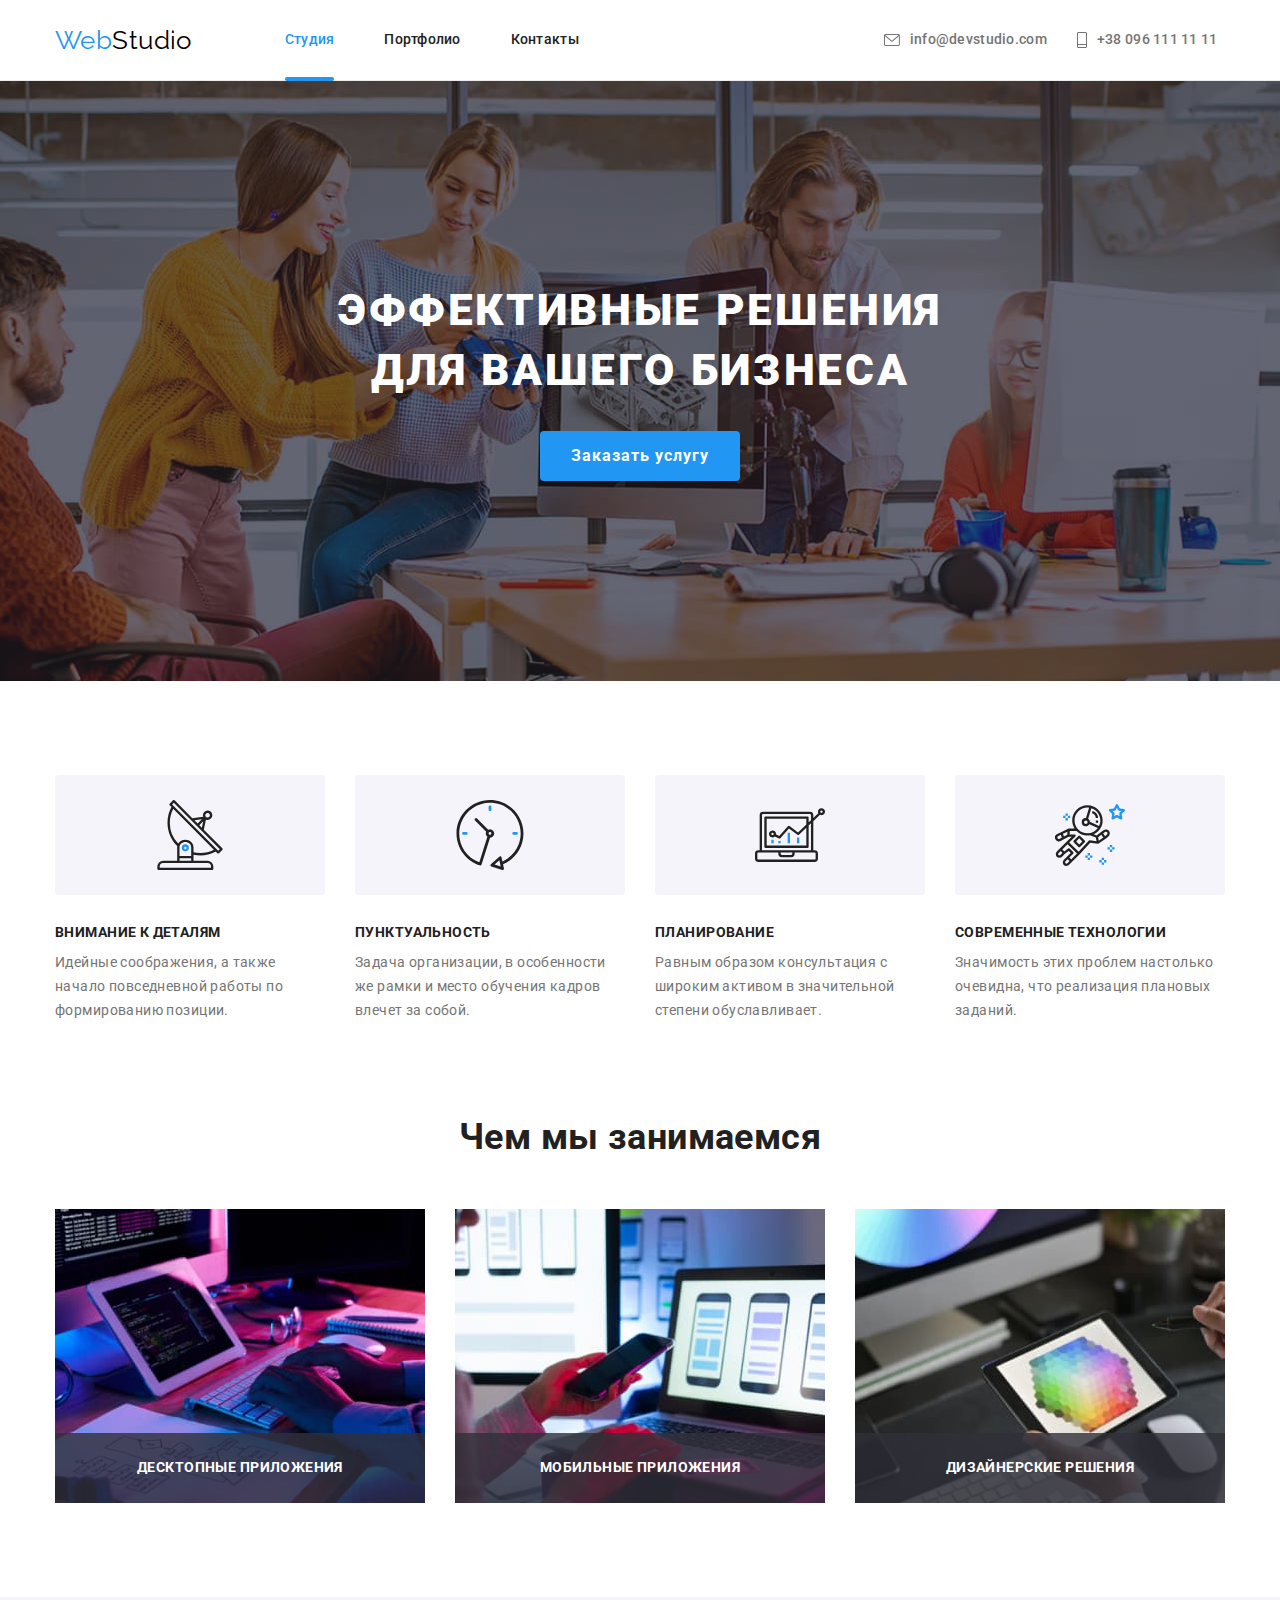
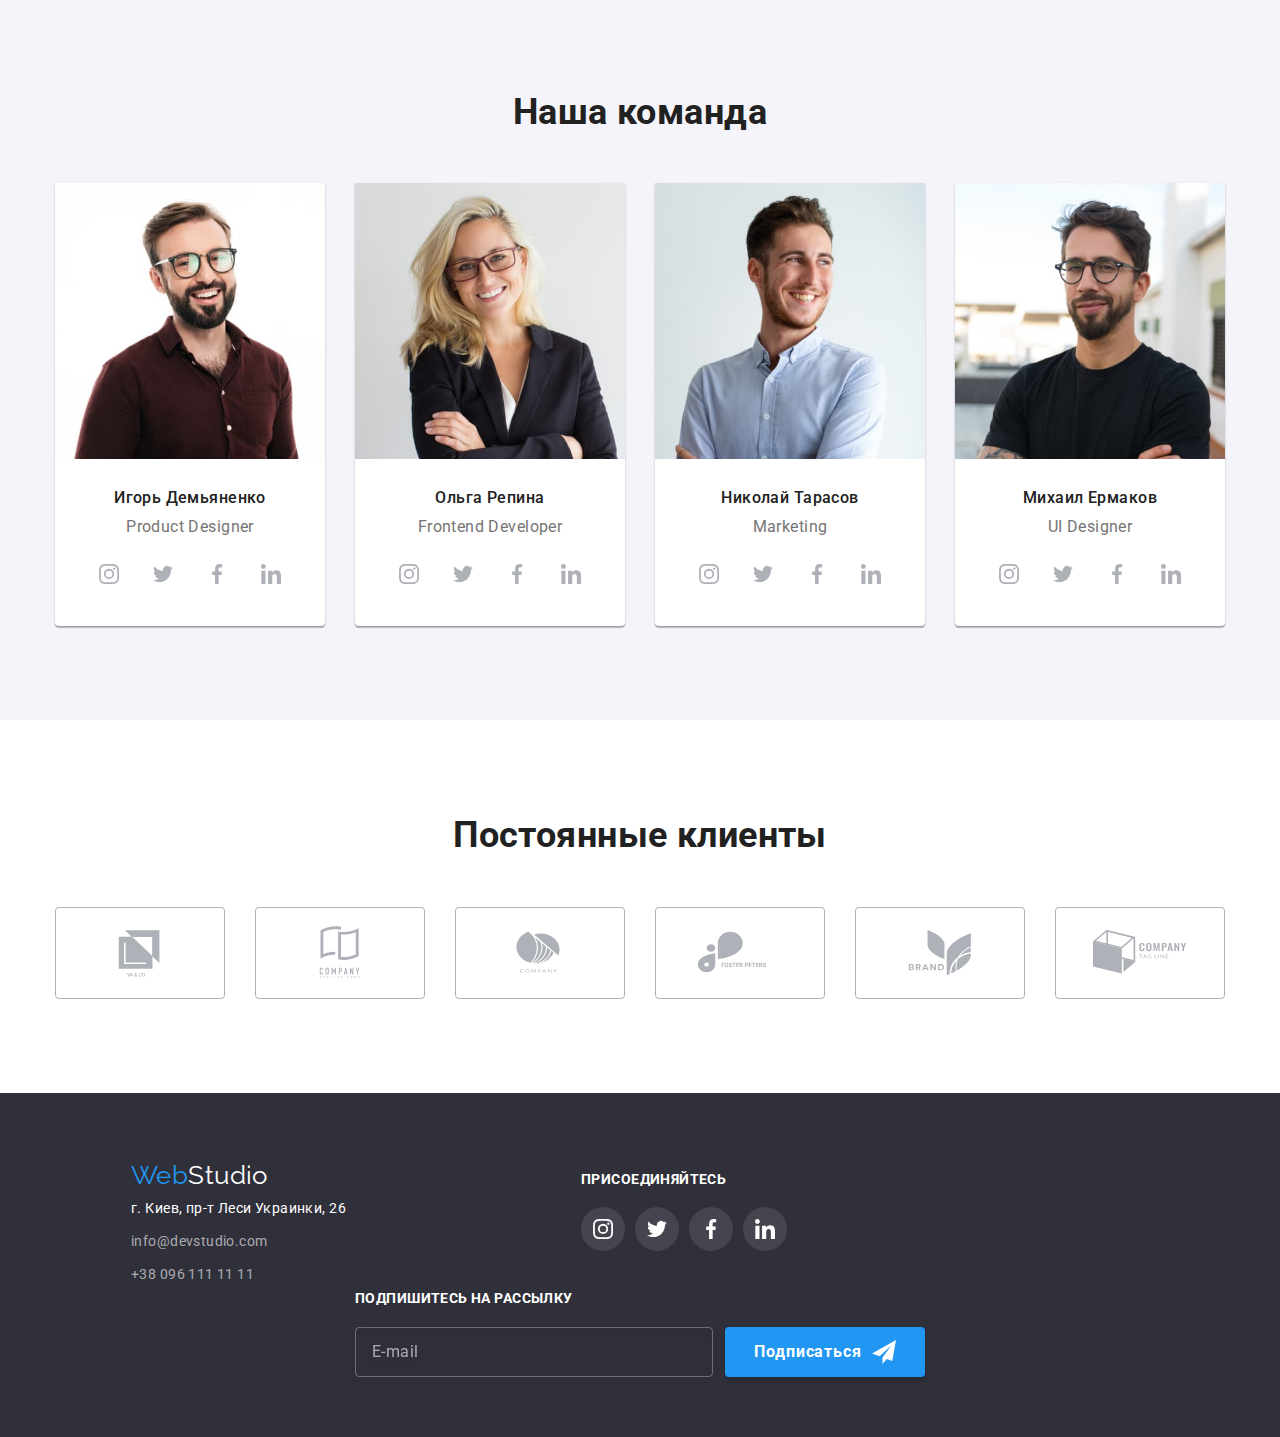
==== commit 9aac6880: "repair" ====
--- a/index.html
+++ b/index.html
@@ -149,9 +149,9 @@
                     <ul class="list team__list card-set">
                         <li class="card-set__item team__item">
                           <picture>
-                            <source srcset="./image/index/member-1_mob_1x.jpg 1x, ./image/index/member-1_mob_2x.jpg 2x" media="(max-width: 480px)">
-                            <source srcset="./image/index/member-1_tab_1x.jpg 1x, ./image/index/member-1_tab_2x.jpg 2x" media="(min-width: 481px)">
-                            <source srcset="./image/index/member-1_pc_1x.jpg 1x, ./image/index/member-1_pc_2x.jpg 2x" media="(min-width: 769px)">
+                            <source srcset="./image/index/member-1_mob_1x.jpg 1x, ./image/index/member-1_mob_2x.jpg 2x">
+                            <source srcset="./image/index/member-1_tab_1x.jpg 1x, ./image/index/member-1_tab_2x.jpg 2x" media="(min-width: 768px)">
+                            <source srcset="./image/index/member-1_pc_1x.jpg 1x, ./image/index/member-1_pc_2x.jpg 2x" media="(min-width: 1200px)">
                             <img src="./image/index/member-1_mob_1x.jpg" alt="Фото Игоря Демьяненко">
                           </picture>
                             <div class="team__content">
@@ -184,11 +184,9 @@
                         </li>
                         <li class="card-set__item team__item">
                           <picture>
-                            <source srcset="./image/index/member-2_mob_1x.jpg 1x, ./image/index/member-2_mob_2x.jpg 2x"
-                              media="(max-width: 480px)">
-                            <source srcset="./image/index/member-2_tab_1x.jpg 1x, ./image/index/member-2_tab_2x.jpg 2x"
-                              media="(min-width: 481px)">
-                            <source srcset="./image/index/member-2_pc_1x.jpg 1x, ./image/index/member-2_pc_2x.jpg 2x" media="(min-width: 769px)">
+                            <source srcset="./image/index/member-2_mob_1x.jpg 1x, ./image/index/member-2_mob_2x.jpg 2x">
+                            <source srcset="./image/index/member-2_tab_1x.jpg 1x, ./image/index/member-2_tab_2x.jpg 2x" media="(min-width: 768px)">
+                            <source srcset="./image/index/member-2_pc_1x.jpg 1x, ./image/index/member-2_pc_2x.jpg 2x" media="(min-width: 1200px)">
                             <img src="./image/index/member-2_mob_1x.jpg" alt="Фото Ольги Репиной">
                           </picture>
                             <div class="team__content">
@@ -220,11 +218,9 @@
                         </li>
                         <li class="card-set__item team__item">
                           <picture>
-                            <source srcset="./image/index/member-3_mob_1x.jpg 1x, ./image/index/member-3_mob_2x.jpg 2x"
-                              media="(max-width: 480px)">
-                            <source srcset="./image/index/member-3_tab_1x.jpg 1x, ./image/index/member-3_tab_2x.jpg 2x"
-                              media="(min-width: 481px)">
-                            <source srcset="./image/index/member-3_pc_1x.jpg 1x, ./image/index/member-3_pc_2x.jpg 2x" media="(min-width: 769px)">
+                            <source srcset="./image/index/member-3_mob_1x.jpg 1x, ./image/index/member-3_mob_2x.jpg 2x">
+                            <source srcset="./image/index/member-3_tab_1x.jpg 1x, ./image/index/member-3_tab_2x.jpg 2x" media="(min-width: 768px)">
+                            <source srcset="./image/index/member-3_pc_1x.jpg 1x, ./image/index/member-3_pc_2x.jpg 2x" media="(min-width: 1200px)">
                             <img src="./image/index/member-3_mob_1x.jpg" alt="Фото Николая Тарасова">
                           </picture>
                             
@@ -257,11 +253,9 @@
                         </li>
                         <li class="card-set__item team__item">
                           <picture>
-                            <source srcset="./image/index/member-4_mob_1x.jpg 1x, ./image/index/member-4_mob_2x.jpg 2x"
-                              media="(max-width: 480px)">
-                            <source srcset="./image/index/member-4_tab_1x.jpg 1x, ./image/index/member-4_tab_2x.jpg 2x"
-                              media="(min-width: 481px)">
-                            <source srcset="./image/index/member-4_pc_1x.jpg 1x, ./image/index/member-4_pc_2x.jpg 2x" media="(min-width: 769px)">
+                            <source srcset="./image/index/member-4_mob_1x.jpg 1x, ./image/index/member-4_mob_2x.jpg 2x">
+                            <source srcset="./image/index/member-4_tab_1x.jpg 1x, ./image/index/member-4_tab_2x.jpg 2x" media="(min-width: 768px)">
+                            <source srcset="./image/index/member-4_pc_1x.jpg 1x, ./image/index/member-4_pc_2x.jpg 2x" media="(min-width: 1200px)">
                             <img src="./image/index/member-4_mob_1x.jpg" alt="Фото Михаила Ермакова">
                           </picture>
                             
--- a/css/main.min.css
+++ b/css/main.min.css
@@ -1 +1 @@
-h1,h2,h3,p,ul{margin-top:0;margin-bottom:0}ul{padding-left:0}img{display:block;max-width:100%;height:auto}svg{display:block}body{font-family:"Roboto",sans-serif;font-size:14px;line-height:1.71;letter-spacing:.03em;color:#757575}.link{text-decoration:none;color:inherit}.list{list-style:none}.visually-hidden{position:absolute !important;clip:rect(1px 1px 1px 1px);padding:0 !important;border:0 !important;height:1px !important;width:1px !important;overflow:hidden}.section__title{color:#212121;text-align:center}@media screen and (max-width: 480px){.section__title{color:#212121;font-size:28px;line-height:1.17;margin-bottom:30px}}@media screen and (max-width: 768px){.section{padding-top:60px;padding-bottom:60px;margin-bottom:30px}.section__title{margin-bottom:30px}}@media screen and (min-width: 769px){.section{padding-top:94px;padding-bottom:94px}.section__title{font-size:36px;line-height:1.166;margin-bottom:50px}}.container{margin-left:auto;margin-right:auto;padding-left:15px;padding-right:15px}@media screen and (max-width: 480px){.container{max-width:480px}}@media screen and (min-width: 481px)and (max-width: 768px){.container{width:768px}}@media screen and (min-width: 769px){.container{width:1200px}}.logo{font-family:"Raleway",sans-serif;color:#2196f3}.logo--header{color:#000}.logo__logo{margin-bottom:20px}.logo--footer{color:#fff}@media screen and (min-width: 769px){.logo{font-size:26px}}@media screen and (max-width: 768px){.logo{font-weight:700;font-size:24px;line-height:1.1666;display:-webkit-box;display:-ms-flexbox;display:flex}}.icon-set{display:-webkit-box;display:-ms-flexbox;display:flex;-ms-flex-wrap:wrap;flex-wrap:wrap;margin-left:-10px;margin-top:-10px}.icon-set__item{margin-left:10px;margin-top:10px;border-radius:50%}.icon-set__link{display:-webkit-box;display:-ms-flexbox;display:flex;width:44px;height:44px;border-radius:50%;-webkit-box-align:center;-ms-flex-align:center;align-items:center;-webkit-box-pack:center;-ms-flex-pack:center;justify-content:center;-webkit-transition:background-color 250ms cubic-bezier(0.4, 0, 0.2, 1);transition:background-color 250ms cubic-bezier(0.4, 0, 0.2, 1)}.icon-set__link:hover,.icon-set__link:focus{background-color:#2196f3}.icon-set__link:hover .icon-set__icon,.icon-set__link:focus .icon-set__icon{fill:#fff}.icon-set__icon--team{fill:#afb1b8;-webkit-transition:fill 250ms cubic-bezier(0.4, 0, 0.2, 1);transition:fill 250ms cubic-bezier(0.4, 0, 0.2, 1)}.icon-set__link--footer{fill:#fff;background-color:rgba(255,255,255,.1)}.header{border-bottom:1px solid #ececec}.header__pages-link,.header__contacts-link{-webkit-transition:color 250ms cubic-bezier(0.4, 0, 0.2, 1);transition:color 250ms cubic-bezier(0.4, 0, 0.2, 1)}.header__pages-link:hover,.header__pages-link:focus,.header__contacts-link:hover,.header__contacts-link:focus{color:#2196f3}@media screen and (max-width: 480px){.header__container{max-width:480px;padding-top:10px;padding-bottom:10px;display:-webkit-box;display:-ms-flexbox;display:flex;-webkit-box-align:center;-ms-flex-align:center;align-items:center;-webkit-box-pack:justify;-ms-flex-pack:justify;justify-content:space-between}.header__mobile-menu{display:none;position:absolute;top:0;left:0;width:100%;height:100vh;background-color:#fff;padding:48px 40px;z-index:1}.header__mobile-menu.is-open{display:block}.header__nav{margin-bottom:302px}.header__pages-item{margin-bottom:30px}.header__pages-item:last-child{margin-bottom:0}.header__contacts-icon{display:none}.header__pages-list{font-weight:500;font-size:40px;line-height:1.175;letter-spacing:.02em}.header__pages-link{color:#212121}.header__pages-link--active{color:#2196f3}.header__contacts-item{font-weight:500;font-size:34px;line-height:1.176;letter-spacing:.02em}.header__contacts-list{display:-webkit-box;display:-ms-flexbox;display:flex;-webkit-box-orient:vertical;-webkit-box-direction:normal;-ms-flex-direction:column;flex-direction:column;margin-bottom:64px}.header__contacts-top{-webkit-box-ordinal-group:0;-ms-flex-order:-1;order:-1;margin-bottom:32px}.header__contacts-bottom{font-weight:500;font-size:24px;line-height:1.166;letter-spacing:.02em;z-index:9}.header__social-list{display:-webkit-box;display:-ms-flexbox;display:flex;-ms-flex-wrap:wrap;flex-wrap:wrap;margin-left:-10px}.header__social-item{border-right:1px solid rgba(33,33,33,.2)}.header__social-item:last-child{border:none}.header__social-link{color:#2196f3;font-weight:500;font-size:18px;line-height:1.22;letter-spacing:.02em;padding-left:10px;padding-right:10px}.header__social-item:first-child{padding-left:0}.burger__button-menu{position:relative;border:none;background-color:rgba(0,0,0,0);padding:0;z-index:2}.burger__button-menu{fill:#212121;-webkit-transition:color 250ms cubic-bezier(0.4, 0, 0.2, 1);transition:color 250ms cubic-bezier(0.4, 0, 0.2, 1)}.burger__button-menu:hover,.burger__button-menu:focus{fill:#2196f3}.burger__close{display:none}.burger__button-menu.is-open .burger__close{display:block}.burger__button-menu.is-open .burger__menu{display:none}}@media screen and (min-width: 481px){.header__container{width:768px}.header__social-list{display:none}.header__mobile-menu{display:-webkit-box;display:-ms-flexbox;display:flex;-webkit-box-align:center;-ms-flex-align:center;align-items:center}.header__container,.header__nav{display:-webkit-box;display:-ms-flexbox;display:flex;-webkit-box-align:center;-ms-flex-align:center;align-items:center}.header__pages-list{display:-webkit-box;display:-ms-flexbox;display:flex;width:294px;-webkit-box-pack:justify;-ms-flex-pack:justify;justify-content:space-between}.header__pages-item{-webkit-box-pack:justify;-ms-flex-pack:justify;justify-content:space-between}.header__pages-link{color:#212121;padding-top:32px;padding-bottom:32px;position:relative;display:block}.header__pages-link--active{color:#2196f3}.header__pages-link--active::after{position:absolute;display:block;bottom:-1px;content:"";width:100%;height:4px;border-radius:2px;background-color:#2196f3}.header__contacts-link{display:-webkit-box;display:-ms-flexbox;display:flex;-webkit-box-align:center;-ms-flex-align:center;align-items:center}.header__contacts-icon{margin-right:10px;fill:currentColor}.header .burger__button-menu{display:none}}@media screen and (min-width: 481px){.header__container{max-width:100%;position:relative}.header__pages-list{-webkit-box-pack:justify;-ms-flex-pack:justify;justify-content:space-between}.header__pages-link,.header__contacts-link{font-weight:500;line-height:1.14;letter-spacing:.02em;-webkit-transition:color 250ms cubic-bezier(0.4, 0, 0.2, 1);transition:color 250ms cubic-bezier(0.4, 0, 0.2, 1)}.header__pages-link:hover,.header__pages-link:focus,.header__contacts-link:hover,.header__contacts-link:focus{color:#2196f3}.header__mobile-menu{margin-left:88px;-webkit-box-pack:justify;-ms-flex-pack:justify;justify-content:space-between}.header__contacts-list{margin-left:84px}.header__contacts-link{font-size:12px}.header__contacts-item{margin-bottom:10px}.header__contacts-item:last-child{margin-bottom:0}}@media screen and (min-width: 769px){.header__container{width:1200px}.header__contacts-list{display:-webkit-box;display:-ms-flexbox;display:flex;margin-left:305px;-webkit-box-align:center;-ms-flex-align:center;align-items:center}.header__contacts-item{margin-right:30px;margin-bottom:0}.header__contacts-item:last-child{margin-right:0}.header__mobile-menu{margin-left:93px}.header__contacts-link{font-size:14px;line-height:1.14;letter-spacing:.02em}}.button{font-family:inherit;cursor:pointer;border-radius:4px;border:rgba(0,0,0,0)}.hero-button{display:-webkit-box;display:-ms-flexbox;display:flex;-webkit-box-pack:center;-ms-flex-pack:center;justify-content:center;-webkit-box-align:center;-ms-flex-align:center;align-items:center;margin-left:auto;margin-right:auto;min-width:200px;padding:10px 28px;background-color:#2196f3;color:#fff;font-weight:700;font-size:16px;line-height:1.88;letter-spacing:.06em;-webkit-box-shadow:0px 4px 4px rgba(0,0,0,.15);box-shadow:0px 4px 4px rgba(0,0,0,.15);-webkit-transition:background-color 250ms cubic-bezier(0.4, 0, 0.2, 1);transition:background-color 250ms cubic-bezier(0.4, 0, 0.2, 1)}.hero-button:hover,.hero-button:focus{background-color:#188ce8}.hero{height:auto;background-color:#2f303a;text-align:center}.hero__title{color:#fff;margin-left:auto;margin-right:auto;margin-bottom:30px;font-weight:900;text-align:center;letter-spacing:.06em;text-transform:uppercase}@media screen and (max-width: 768px){.hero{padding-top:118px;padding-bottom:118px}.hero__title{font-size:26px;line-height:1.62;max-width:360px;height:auto}}@media screen and (min-width: 769px){.hero{padding-top:200px;padding-bottom:200px}.hero__title{font-size:44px;line-height:1.36;max-width:696px;height:auto}}.overlay{margin-left:auto;margin-right:auto;background-repeat:no-repeat;background-position:center;background-size:cover;max-width:1600px;background-image:-webkit-gradient(linear, left top, right top, from(rgba(47, 48, 58, 0.4)), to(rgba(47, 48, 58, 0.4))),url(../../image/index/hero_mobile_1x.jpg);background-image:linear-gradient(to right, rgba(47, 48, 58, 0.4), rgba(47, 48, 58, 0.4)),url(../../image/index/hero_mobile_1x.jpg)}@media screen and (-webkit-min-device-pixel-ratio: 2), screen and (min-resolution: 2dppx){.overlay{background-image:-webkit-gradient(linear, left top, right top, from(rgba(47, 48, 58, 0.4)), to(rgba(47, 48, 58, 0.4))),url(../../image/index/hero_mobile_2x.jpg);background-image:linear-gradient(to right, rgba(47, 48, 58, 0.4), rgba(47, 48, 58, 0.4)),url(../../image/index/hero_mobile_2x.jpg)}}@media screen and (min-width: 481px){.overlay{background-image:-webkit-gradient(linear, left top, right top, from(rgba(47, 48, 58, 0.4)), to(rgba(47, 48, 58, 0.4))),url(../../image/index/hero_tablet_1x.jpg);background-image:linear-gradient(to right, rgba(47, 48, 58, 0.4), rgba(47, 48, 58, 0.4)),url(../../image/index/hero_tablet_1x.jpg)}}@media screen and (min-width: 481px)and (-webkit-min-device-pixel-ratio: 2), screen and (min-width: 481px)and (min-resolution: 2dppx){.overlay{background-image:-webkit-gradient(linear, left top, right top, from(rgba(47, 48, 58, 0.4)), to(rgba(47, 48, 58, 0.4))),url(../../image/index/hero_tablet_2x.jpg);background-image:linear-gradient(to right, rgba(47, 48, 58, 0.4), rgba(47, 48, 58, 0.4)),url(../../image/index/hero_tablet_2x.jpg)}}@media screen and (min-width: 769px){.overlay{background-image:-webkit-gradient(linear, left top, right top, from(rgba(47, 48, 58, 0.4)), to(rgba(47, 48, 58, 0.4))),url(../../image/index/hero_pc_1x.jpg);background-image:linear-gradient(to right, rgba(47, 48, 58, 0.4), rgba(47, 48, 58, 0.4)),url(../../image/index/hero_pc_1x.jpg)}}@media screen and (min-width: 769px)and (-webkit-min-device-pixel-ratio: 2), screen and (min-width: 769px)and (min-resolution: 2dppx){.overlay{background-image:-webkit-gradient(linear, left top, right top, from(rgba(47, 48, 58, 0.4)), to(rgba(47, 48, 58, 0.4))),url(../../image/index/hero_pc_2x.jpg);background-image:linear-gradient(to right, rgba(47, 48, 58, 0.4), rgba(47, 48, 58, 0.4)),url(../../image/index/hero_pc_2x.jpg)}}.benefits{padding-bottom:0}.benefits__item{margin-bottom:30px}.benefits__item:last-child{margin-bottom:0}.benefits__title{color:#212121;font-size:14px;line-height:1.14;text-align:center;text-transform:uppercase;margin-bottom:10px}.benefits__icon-wrapper{height:120px;background-color:#f5f4fa;border-radius:4px;padding-top:25px;padding-bottom:25px;margin-bottom:30px}.benefits__icon{margin-left:auto;margin-right:auto}@media screen and (max-width: 480px){.benefits{padding-bottom:0}.benefits__item{margin-bottom:30px}.benefits__item:last-child{margin-bottom:0}.benefits__title{color:#212121;font-size:14px;line-height:1.14;text-align:center;text-transform:uppercase;margin-bottom:10px}.benefits__icon-wrapper{height:120px;background-color:#f5f4fa;border-radius:4px;padding-top:25px;padding-bottom:25px;margin-bottom:30px}.benefits__icon{margin-left:auto;margin-right:auto}}@media screen and (min-width: 481px){.benefits__item{-ms-flex-preferred-size:calc(50% - 30px);flex-basis:calc(50% - 30px)}}@media screen and (min-width: 769px){.benefits__item{-ms-flex-preferred-size:calc(25% - 30px);flex-basis:calc(25% - 30px)}}@media screen and (max-width: 768px){.examples{display:none}}.examples__item{position:relative;-ms-flex-preferred-size:calc(33.3333333333% - 30px);flex-basis:calc(33.3333333333% - 30px)}.examples__wrap{position:absolute;bottom:0;width:100%;height:70px;display:-webkit-box;display:-ms-flexbox;display:flex;-webkit-box-pack:center;-ms-flex-pack:center;justify-content:center;-webkit-box-align:center;-ms-flex-align:center;align-items:center;background-color:rgba(47,48,58,.8)}.examples__title{font-size:14px;line-height:1.14;text-transform:uppercase;color:#fff}@media screen and (max-width: 480px){.card-set{display:block}}@media screen and (min-width: 481px){.card-set{display:-webkit-box;display:-ms-flexbox;display:flex;-ms-flex-wrap:wrap;flex-wrap:wrap;margin-left:-30px;margin-top:-30px}.card-set__item{margin-left:30px;margin-top:30px}}@media screen and (min-width: 320px){.team{background-color:#f5f4fa}.team__item{background:#fff;-webkit-box-shadow:0px 1px 3px rgba(0,0,0,.12),0px 1px 1px rgba(0,0,0,.14),0px 2px 1px rgba(0,0,0,.2);box-shadow:0px 1px 3px rgba(0,0,0,.12),0px 1px 1px rgba(0,0,0,.14),0px 2px 1px rgba(0,0,0,.2);border-radius:0px 0px 4px 4px;text-align:center}.team__content{padding:30px 15px;display:-webkit-box;display:-ms-flexbox;display:flex;-webkit-box-orient:vertical;-webkit-box-direction:normal;-ms-flex-direction:column;flex-direction:column;-webkit-box-align:center;-ms-flex-align:center;align-items:center}.team__member{color:#212121;font-weight:500;font-size:16px;line-height:1.18;margin-bottom:10px}.team__job{font-size:16px;line-height:1.18;margin-bottom:16px}}@media screen and (max-width: 767px){.team__item{margin-bottom:30px}.team__item:last-child{margin-bottom:0}}@media screen and (min-width: 768px)and (max-width: 1199px){.team__item{-ms-flex-preferred-size:calc(50% - 30px);flex-basis:calc(50% - 30px)}}@media screen and (min-width: 1200px){.team__item{-ms-flex-preferred-size:calc(25% - 30px);flex-basis:calc(25% - 30px)}}.clients__list{display:-webkit-box;display:-ms-flexbox;display:flex;-ms-flex-wrap:wrap;flex-wrap:wrap;-webkit-box-pack:center;-ms-flex-pack:center;justify-content:center;margin-left:-30px;margin-top:-30px}.clients__link{height:92px;display:-webkit-box;display:-ms-flexbox;display:flex;-webkit-box-align:center;-ms-flex-align:center;align-items:center;-webkit-box-pack:center;-ms-flex-pack:center;justify-content:center;border:1px solid #afb1b8;border-radius:4px;fill:#afb1b8;-webkit-transition:fill 250ms cubic-bezier(0.4, 0, 0.2, 1),border 250ms cubic-bezier(0.4, 0, 0.2, 1);transition:fill 250ms cubic-bezier(0.4, 0, 0.2, 1),border 250ms cubic-bezier(0.4, 0, 0.2, 1)}.clients__link:hover,.clients__link:focus{border:1px solid #2196f3;fill:#2196f3}@media screen and (max-width: 480px){.clients__item{margin-left:30px;margin-top:30px}}@media screen and (max-width: 480px){.clients__item{-ms-flex-preferred-size:calc(50% - 30px);flex-basis:calc(50% - 30px)}}@media screen and (min-width: 481px)and (max-width: 768px){.clients__item{-ms-flex-preferred-size:calc(33.3333333333% - 30px);flex-basis:calc(33.3333333333% - 30px)}}@media screen and (min-width: 769px){.clients__item{-ms-flex-preferred-size:calc(16.6666666667% - 30px);flex-basis:calc(16.6666666667% - 30px)}}.footer{background-color:#2f303a;padding-top:60px;padding-bottom:60px}.footer-join__text,.footer-subscribe__text{font-weight:700;font-size:14px;line-height:1.14;text-transform:uppercase;color:#fff;margin-bottom:20px;display:inline-block}.footer-address{font-style:inherit}.footer-subscribe__icon{fill:#fff;margin-left:10px}@media screen and (max-width: 480px){.footer-address__item:not(:last-child){margin-bottom:9px}.footer-join__container{max-width:100%;margin-bottom:60px;display:-webkit-box;display:-ms-flexbox;display:flex;-webkit-box-orient:vertical;-webkit-box-direction:normal;-ms-flex-direction:column;flex-direction:column;-webkit-box-align:center;-ms-flex-align:center;align-items:center}.footer-subscribe__form{max-width:100%}}@media screen and (max-width: 768px){.footer{text-align:center}.footer__logo{margin-bottom:20px;-webkit-box-pack:center;-ms-flex-pack:center;justify-content:center}.footer-subscribe__input{display:block;height:50px;margin-bottom:20px}.footer-address__list{margin-bottom:60px}.footer-address__link[target=_blank]{color:#fff}.footer-address__link{color:rgba(255,255,255,.6);-webkit-transition:color 250ms cubic-bezier(0.4, 0, 0.2, 1);transition:color 250ms cubic-bezier(0.4, 0, 0.2, 1)}.footer-address__link:hover,.footer-address__link:focus{color:#2196f3}.footer-subscribe__form{display:-webkit-box;display:-ms-flexbox;display:flex;-webkit-box-orient:vertical;-webkit-box-direction:normal;-ms-flex-direction:column;flex-direction:column}.footer-subscribe__input{border:1px solid rgba(255,255,255,.3);-webkit-filter:drop-shadow(0px 4px 4px rgba(0, 0, 0, 0.15));filter:drop-shadow(0px 4px 4px rgba(0, 0, 0, 0.15));border-radius:4px;background-color:rgba(0,0,0,0);padding:15px 16px;color:#fff;font-size:16px;line-height:1.25;letter-spacing:.03em}.footer-subscribe__input::-webkit-input-placeholder{font-size:16px;line-height:1.25;letter-spacing:.03em;color:rgba(255,255,255,.6)}.footer-subscribe__input::-moz-placeholder{font-size:16px;line-height:1.25;letter-spacing:.03em;color:rgba(255,255,255,.6)}.footer-subscribe__input:-ms-input-placeholder{font-size:16px;line-height:1.25;letter-spacing:.03em;color:rgba(255,255,255,.6)}.footer-subscribe__input::-ms-input-placeholder{font-size:16px;line-height:1.25;letter-spacing:.03em;color:rgba(255,255,255,.6)}.footer-subscribe__input::placeholder{font-size:16px;line-height:1.25;letter-spacing:.03em;color:rgba(255,255,255,.6)}}@media screen and (min-width: 481px)and (max-width: 768px){.footer__container{display:-webkit-box;display:-ms-flexbox;display:flex;-ms-flex-wrap:wrap;flex-wrap:wrap}.footer__address{margin-left:76px}.footer-join__container{margin-left:165px}.footer-address__item:not(:last-child){margin-bottom:8px}.footer-subscribe__container{margin-left:auto;margin-right:auto}.footer-subscribe__input{width:450px}}@media screen and (min-width: 769px){.footer{background-color:#2f303a;padding-top:60px;padding-bottom:60px}.footer__container{display:-webkit-box;display:-ms-flexbox;display:flex;-webkit-box-align:baseline;-ms-flex-align:baseline;align-items:baseline}.footer__address{margin-right:70px}.footer__logo{margin-bottom:20px}.footer-address{font-style:inherit}.footer-address__item:not(:last-child){margin-bottom:9px}.footer-address__link[target=_blank]{color:#fff}.footer-address__link{color:rgba(255,255,255,.6);-webkit-transition:color 250ms cubic-bezier(0.4, 0, 0.2, 1);transition:color 250ms cubic-bezier(0.4, 0, 0.2, 1)}.footer-address__link:hover,.footer-address__link:focus{color:#2196f3}.footer-join__container{width:206px}.footer-join__text,.footer-subscribe__text{font-weight:700;font-size:14px;line-height:1.14;text-transform:uppercase;color:#fff;margin-bottom:20px;display:inline-block}.footer-subscribe__container{margin-left:auto}.footer-subscribe__input{width:358px;height:50px;margin-right:12px;border:1px solid rgba(255,255,255,.3);-webkit-filter:drop-shadow(0px 4px 4px rgba(0, 0, 0, 0.15));filter:drop-shadow(0px 4px 4px rgba(0, 0, 0, 0.15));border-radius:4px;background-color:rgba(0,0,0,0);padding:15px 16px;color:#fff;font-size:16px;line-height:1.25;letter-spacing:.03em}.footer-subscribe__input::-webkit-input-placeholder{font-size:16px;line-height:1.25;letter-spacing:.03em;color:rgba(255,255,255,.6)}.footer-subscribe__input::-moz-placeholder{font-size:16px;line-height:1.25;letter-spacing:.03em;color:rgba(255,255,255,.6)}.footer-subscribe__input:-ms-input-placeholder{font-size:16px;line-height:1.25;letter-spacing:.03em;color:rgba(255,255,255,.6)}.footer-subscribe__input::-ms-input-placeholder{font-size:16px;line-height:1.25;letter-spacing:.03em;color:rgba(255,255,255,.6)}.footer-subscribe__input::placeholder{font-size:16px;line-height:1.25;letter-spacing:.03em;color:rgba(255,255,255,.6)}.footer-subscribe__form{display:-webkit-box;display:-ms-flexbox;display:flex}.footer-subscribe__icon{fill:#fff;margin-left:10px}}.backdrop{position:fixed;left:0;top:0;width:100%;height:100%;visibility:visible;background-color:rgba(0,0,0,.2);-webkit-transition:opacity 250ms cubic-bezier(0.4, 0, 0.2, 1),visibility 250ms cubic-bezier(0.4, 0, 0.2, 1);transition:opacity 250ms cubic-bezier(0.4, 0, 0.2, 1),visibility 250ms cubic-bezier(0.4, 0, 0.2, 1)}.backdrop.is-hidden{visibility:hidden;opacity:0;pointer-events:none}.modal{position:absolute;-webkit-transform:translate(-50%, -50%) scale(1);transform:translate(-50%, -50%) scale(1);left:50%;top:50%;padding:40px;text-align:center;-webkit-transition:-webkit-transform 250ms cubic-bezier(0.4, 0, 0.2, 1) 250ms;transition:-webkit-transform 250ms cubic-bezier(0.4, 0, 0.2, 1) 250ms;transition:transform 250ms cubic-bezier(0.4, 0, 0.2, 1) 250ms;transition:transform 250ms cubic-bezier(0.4, 0, 0.2, 1) 250ms, -webkit-transform 250ms cubic-bezier(0.4, 0, 0.2, 1) 250ms;border-radius:4px;background-color:#fff;-webkit-box-shadow:0px 1px 3px rgba(0,0,0,.12),0px 1px 1px rgba(0,0,0,.14),0px 2px 1px rgba(0,0,0,.2);box-shadow:0px 1px 3px rgba(0,0,0,.12),0px 1px 1px rgba(0,0,0,.14),0px 2px 1px rgba(0,0,0,.2)}.backdrop.is-hidden .modal{-webkit-transform:translate(-50%, -50%) scale(1.2);transform:translate(-50%, -50%) scale(1.2)}.modal__title{color:#212121;font-weight:700;font-size:20px;line-height:1.15;letter-spacing:.03em;margin-bottom:12px}.modal__form{width:100%}.modal__item{position:relative;display:-webkit-box;display:-ms-flexbox;display:flex;-webkit-box-orient:vertical;-webkit-box-direction:normal;-ms-flex-direction:column;flex-direction:column;margin-bottom:10px}.modal__item--comment{margin-bottom:20px}.modal__label{color:#757575;margin-right:auto;font-size:12px;line-height:1.16;letter-spacing:.01em;margin-bottom:4px}.modal__input{width:100%;height:40px;border:1px solid;border-color:rgba(33,33,33,.2);border-radius:4px;padding:12px 12px 12px 42px}.modal__input--comment{height:120px;padding-left:16px;padding-right:16px;resize:none}.modal__input:hover,.modal__input:focus{border-color:#2196f3}.modal__input::-webkit-input-placeholder{color:rgba(117,117,117,.5);font-size:14px;line-height:1.14;letter-spacing:.01em}.modal__input::-moz-placeholder{color:rgba(117,117,117,.5);font-size:14px;line-height:1.14;letter-spacing:.01em}.modal__input:-ms-input-placeholder{color:rgba(117,117,117,.5);font-size:14px;line-height:1.14;letter-spacing:.01em}.modal__input::-ms-input-placeholder{color:rgba(117,117,117,.5);font-size:14px;line-height:1.14;letter-spacing:.01em}.modal__input::placeholder{color:rgba(117,117,117,.5);font-size:14px;line-height:1.14;letter-spacing:.01em}.modal__policy{display:-webkit-box;display:-ms-flexbox;display:flex;-webkit-box-align:center;-ms-flex-align:center;align-items:center;-webkit-box-pack:center;-ms-flex-pack:center;justify-content:center;color:#757575;cursor:pointer}.modal__icon{position:absolute;left:12px;bottom:11px;fill:#212121;-webkit-transition:fill 250ms cubic-bezier(0.4, 0, 0.2, 1);transition:fill 250ms cubic-bezier(0.4, 0, 0.2, 1)}.modal__input:hover~.modal__icon,.modal__input:focus~.modal__icon{fill:#2196f3}.modal__checkbox{margin-bottom:30px}.modal__checkbox-input{position:absolute;clip:rect(1px 1px 1px 1px);padding:0;border:0;height:1px;width:1px;overflow:hidden}.modal__policy-link{color:#2196f3;margin-left:4px}.modal__checkbox-icon{display:inline-block;border:2px solid;border-color:#212121;border-radius:2px;width:16px;height:15px;margin-right:7px}.modal__checkbox-input:checked+.modal__policy .modal__checkbox-icon{background-color:#2196f3;border-color:rgba(0,0,0,0);background-image:url("../image/icon-check.svg");background-size:contain;background-origin:border-box}.modal__close-button{position:absolute;right:8px;top:8px;width:30px;height:30px;border-radius:50%;display:-webkit-box;display:-ms-flexbox;display:flex;-webkit-box-pack:center;-ms-flex-pack:center;justify-content:center;-webkit-box-align:center;-ms-flex-align:center;align-items:center;cursor:pointer;border:1px solid rgba(0,0,0,.1);background-color:#fff;fill:#000;-webkit-transition:fill 250ms cubic-bezier(0.4, 0, 0.2, 1);transition:fill 250ms cubic-bezier(0.4, 0, 0.2, 1)}.modal__close-button:hover,.modal__close-button:focus{fill:#2196f3}@media screen and (max-width: 768px){.modal{max-width:450px;min-height:609px}.modal__title{line-height:1.5}.modal__policy{font-size:12px;line-height:1.16}}@media screen and (max-width: 769px){.modal{width:100%;min-height:581px}}.filter__button-set{display:-webkit-box;display:-ms-flexbox;display:flex;-ms-flex-wrap:wrap;flex-wrap:wrap;margin-bottom:40px;margin-left:-8px;margin-top:-15px}.filter__item{margin-left:8px;margin-top:15px}.filter__button{background-color:#f5f4fa;color:#212121;font-weight:500;font-size:16px;line-height:1.62;letter-spacing:.03em;padding:6px 22px;-webkit-transition:background-color 250ms cubic-bezier(0.4, 0, 0.2, 1),color 250ms cubic-bezier(0.4, 0, 0.2, 1),-webkit-box-shadow 250ms cubic-bezier(0.4, 0, 0.2, 1);transition:background-color 250ms cubic-bezier(0.4, 0, 0.2, 1),color 250ms cubic-bezier(0.4, 0, 0.2, 1),-webkit-box-shadow 250ms cubic-bezier(0.4, 0, 0.2, 1);transition:background-color 250ms cubic-bezier(0.4, 0, 0.2, 1),color 250ms cubic-bezier(0.4, 0, 0.2, 1),box-shadow 250ms cubic-bezier(0.4, 0, 0.2, 1);transition:background-color 250ms cubic-bezier(0.4, 0, 0.2, 1),color 250ms cubic-bezier(0.4, 0, 0.2, 1),box-shadow 250ms cubic-bezier(0.4, 0, 0.2, 1),-webkit-box-shadow 250ms cubic-bezier(0.4, 0, 0.2, 1)}.filter__button:hover,.filter__button:focus{background-color:#2196f3;color:#fff;-webkit-box-shadow:0px 3px 1px rgba(0,0,0,.1),0px 1px 2px rgba(0,0,0,.08),0px 2px 2px rgba(0,0,0,.12);box-shadow:0px 3px 1px rgba(0,0,0,.1),0px 1px 2px rgba(0,0,0,.08),0px 2px 2px rgba(0,0,0,.12)}@media screen and (min-width: 481px){.filter__button-set{-webkit-box-pack:center;-ms-flex-pack:center;justify-content:center}}.service__link{display:-webkit-box;display:-ms-flexbox;display:flex;-webkit-box-orient:vertical;-webkit-box-direction:normal;-ms-flex-direction:column;flex-direction:column;-webkit-transition:-webkit-box-shadow 250ms cubic-bezier(0.4, 0, 0.2, 1);transition:-webkit-box-shadow 250ms cubic-bezier(0.4, 0, 0.2, 1);transition:box-shadow 250ms cubic-bezier(0.4, 0, 0.2, 1);transition:box-shadow 250ms cubic-bezier(0.4, 0, 0.2, 1), -webkit-box-shadow 250ms cubic-bezier(0.4, 0, 0.2, 1)}.service__link:hover,.service__link:focus{-webkit-box-shadow:0px 1px 1px rgba(0,0,0,.12),0px 4px 4px rgba(0,0,0,.06),1px 4px 6px rgba(0,0,0,.16);box-shadow:0px 1px 1px rgba(0,0,0,.12),0px 4px 4px rgba(0,0,0,.06),1px 4px 6px rgba(0,0,0,.16)}.service__thumb{position:relative;overflow:hidden}.service__wrap{position:absolute;width:100%;height:100%;top:1px;-webkit-transform:translateY(100%);transform:translateY(100%);padding-left:24px;padding-right:24px;background-color:rgba(33,150,243,.9);-webkit-transition:-webkit-transform 250ms cubic-bezier(0.4, 0, 0.2, 1);transition:-webkit-transform 250ms cubic-bezier(0.4, 0, 0.2, 1);transition:transform 250ms cubic-bezier(0.4, 0, 0.2, 1);transition:transform 250ms cubic-bezier(0.4, 0, 0.2, 1), -webkit-transform 250ms cubic-bezier(0.4, 0, 0.2, 1)}.service__link:hover .service__wrap,.service__link:focus .service__wrap{-webkit-transform:translateY(0);transform:translateY(0)}.service__text{font-size:18px;line-height:1.56;letter-spacing:.03em;color:#fff;-webkit-transform:scale(2);transform:scale(2);-webkit-transition:-webkit-transform 250ms cubic-bezier(0.4, 0, 0.2, 1) 50ms;transition:-webkit-transform 250ms cubic-bezier(0.4, 0, 0.2, 1) 50ms;transition:transform 250ms cubic-bezier(0.4, 0, 0.2, 1) 50ms;transition:transform 250ms cubic-bezier(0.4, 0, 0.2, 1) 50ms, -webkit-transform 250ms cubic-bezier(0.4, 0, 0.2, 1) 50ms}.service__link:hover .service__text,.service__link:focus .service__text{-webkit-transform:scale(1);transform:scale(1)}.service__card{border:1px solid #eee;padding:20px 24px}.service__title{color:#212121;font-size:18px;line-height:2;letter-spacing:.06em;margin-bottom:4px}.service__description{font-size:16px;line-height:1.88}@media screen and (max-width: 480px){.service__item{margin-bottom:30px}.service__item:last-child{margin-bottom:0}.service__wrap{display:-webkit-box;display:-ms-flexbox;display:flex;-webkit-box-align:center;-ms-flex-align:center;align-items:center}}@media screen and (min-width: 481px)and (max-width: 768px){.service__item{-ms-flex-preferred-size:calc(50% - 30px);flex-basis:calc(50% - 30px);height:100%}.service__wrap{display:-webkit-box;display:-ms-flexbox;display:flex;-webkit-box-align:center;-ms-flex-align:center;align-items:center}}@media screen and (min-width: 769px){.service__item{-ms-flex-preferred-size:calc(33.3333333333% - 30px);flex-basis:calc(33.3333333333% - 30px)}.service__wrap{padding:63px 24px}}/*# sourceMappingURL=main.min.css.map */+h1,h2,h3,p,ul{margin-top:0;margin-bottom:0}ul{padding-left:0}img{display:block;max-width:100%;height:auto}svg{display:block}body{font-family:"Roboto",sans-serif;font-size:14px;line-height:1.71;letter-spacing:.03em;color:#757575}.link{text-decoration:none;color:inherit}.list{list-style:none}.visually-hidden{position:absolute !important;clip:rect(1px 1px 1px 1px);padding:0 !important;border:0 !important;height:1px !important;width:1px !important;overflow:hidden}.section{padding-top:60px;padding-bottom:60px}@media screen and (min-width: 1200px){.section{padding-top:94px;padding-bottom:94px}}.section__title{color:#212121;text-align:center;font-size:28px;line-height:1.17;margin-bottom:30px}@media screen and (min-width: 1200px){.section__title{font-size:36px;margin-bottom:50px}}.container{width:100%;margin-left:auto;margin-right:auto;padding-left:15px;padding-right:15px}@media screen and (min-width: 480px){.container{width:480px}}@media screen and (min-width: 768px){.container{width:768px}}@media screen and (min-width: 1200px){.container{width:1200px}}.logo{font-family:"Raleway",sans-serif;color:#2196f3}.logo--header{color:#000}.logo__logo{margin-bottom:20px}.logo--footer{color:#fff}@media screen and (min-width: 769px){.logo{font-size:26px}}@media screen and (max-width: 768px){.logo{font-weight:700;font-size:24px;line-height:1.1666;display:-webkit-box;display:-ms-flexbox;display:flex}}.icon-set{display:-webkit-box;display:-ms-flexbox;display:flex;-ms-flex-wrap:wrap;flex-wrap:wrap;margin-left:-10px;margin-top:-10px}.icon-set__item{margin-left:10px;margin-top:10px;border-radius:50%}.icon-set__link{display:-webkit-box;display:-ms-flexbox;display:flex;width:44px;height:44px;border-radius:50%;-webkit-box-align:center;-ms-flex-align:center;align-items:center;-webkit-box-pack:center;-ms-flex-pack:center;justify-content:center;-webkit-transition:background-color 250ms cubic-bezier(0.4, 0, 0.2, 1);transition:background-color 250ms cubic-bezier(0.4, 0, 0.2, 1)}.icon-set__link:hover,.icon-set__link:focus{background-color:#2196f3}.icon-set__link:hover .icon-set__icon,.icon-set__link:focus .icon-set__icon{fill:#fff}.icon-set__icon--team{fill:#afb1b8;-webkit-transition:fill 250ms cubic-bezier(0.4, 0, 0.2, 1);transition:fill 250ms cubic-bezier(0.4, 0, 0.2, 1)}.icon-set__link--footer{fill:#fff;background-color:rgba(255,255,255,.1)}.header{border-bottom:1px solid #ececec}.header__pages-link,.header__contacts-link{-webkit-transition:color 250ms cubic-bezier(0.4, 0, 0.2, 1);transition:color 250ms cubic-bezier(0.4, 0, 0.2, 1)}.header__pages-link:hover,.header__pages-link:focus,.header__contacts-link:hover,.header__contacts-link:focus{color:#2196f3}.header__container{width:100%;display:-webkit-box;display:-ms-flexbox;display:flex;-webkit-box-align:center;-ms-flex-align:center;align-items:center}.header__contacts-icon{display:none}.header__pages-link{color:#212121}.header__pages-link--active{color:#2196f3}.header__contacts-item{font-weight:500;font-size:34px;line-height:1.176;letter-spacing:.02em}.header__contacts-list{display:-webkit-box;display:-ms-flexbox;display:flex;-webkit-box-orient:vertical;-webkit-box-direction:normal;-ms-flex-direction:column;flex-direction:column}.header__contacts-bottom{font-weight:500;font-size:24px;line-height:1.166;letter-spacing:.02em;z-index:9}.header__social-list{display:-webkit-box;display:-ms-flexbox;display:flex;-ms-flex-wrap:wrap;flex-wrap:wrap;gap:10px}.header__social-item:not(:last-child){border-right:1px solid rgba(33,33,33,.2);padding-right:5px}.header__social-link{color:#2196f3;font-weight:500;font-size:18px;line-height:1.22;letter-spacing:.02em}@media screen and (min-width: 768px)and (max-width: 1199px){.header__contacts-item:not(:last-child){margin-bottom:10px}}@media screen and (max-width: 768px){.header__container{max-width:480px;padding-top:10px;padding-bottom:10px;-webkit-box-pack:justify;-ms-flex-pack:justify;justify-content:space-between}.header__contacts-top{-webkit-box-ordinal-group:0;-ms-flex-order:-1;order:-1;margin-bottom:32px}.header__contacts-list{margin-bottom:64px}.header__mobile-menu{display:none;position:absolute;top:0;left:0;width:100%;height:100vh;background-color:#fff;padding:48px 40px;z-index:1}.header__mobile-menu.is-open{display:block}.header__pages-item{margin-bottom:30px}.header__pages-item:last-child{margin-bottom:0}.header__pages-list{font-weight:500;font-size:40px;line-height:1.175;letter-spacing:.02em}}.burger__button-menu{position:relative;border:none;background-color:rgba(0,0,0,0);padding:0;z-index:2}.burger__button-menu{fill:#212121;-webkit-transition:color 250ms cubic-bezier(0.4, 0, 0.2, 1);transition:color 250ms cubic-bezier(0.4, 0, 0.2, 1)}.burger__button-menu:hover,.burger__button-menu:focus{fill:#2196f3}.burger__close{display:none}.burger__button-menu.is-open .burger__close{display:block}.burger__button-menu.is-open .burger__menu{display:none}@media screen and (min-width: 768px){.header__container{width:768px;position:relative}.header__social-list{display:none}.header__mobile-menu{display:-webkit-box;display:-ms-flexbox;display:flex;-webkit-box-align:center;-ms-flex-align:center;align-items:center;margin-left:88px;-webkit-box-pack:justify;-ms-flex-pack:justify;justify-content:space-between}.header__container,.header__nav{display:-webkit-box;display:-ms-flexbox;display:flex;-webkit-box-align:center;-ms-flex-align:center;align-items:center}.header__pages-list{display:-webkit-box;display:-ms-flexbox;display:flex;width:294px;-webkit-box-pack:justify;-ms-flex-pack:justify;justify-content:space-between}.header__contacts-list{margin-left:84px}.header__pages-item{-webkit-box-pack:justify;-ms-flex-pack:justify;justify-content:space-between}.header__pages-link,.header__contacts-link{font-weight:500;line-height:1.14;letter-spacing:.02em;-webkit-transition:color 250ms cubic-bezier(0.4, 0, 0.2, 1);transition:color 250ms cubic-bezier(0.4, 0, 0.2, 1)}.header__pages-link:hover,.header__pages-link:focus,.header__contacts-link:hover,.header__contacts-link:focus{color:#2196f3}.header__pages-link{color:#212121;padding-top:32px;padding-bottom:32px;position:relative;display:block}.header__pages-link--active{color:#2196f3}.header__pages-link--active::after{position:absolute;display:block;bottom:-1px;content:"";width:100%;height:4px;border-radius:2px;background-color:#2196f3}.header__contacts-link{display:-webkit-box;display:-ms-flexbox;display:flex;-webkit-box-align:center;-ms-flex-align:center;align-items:center;font-size:12px}.header__contacts-icon{display:block;margin-right:10px;fill:currentColor}.header .burger__button-menu{display:none}}@media screen and (min-width: 1200px){.header__container{width:1200px}.header__contacts-list{display:-webkit-box;display:-ms-flexbox;display:flex;margin-left:305px;-webkit-box-align:center;-ms-flex-align:center;align-items:center;-webkit-box-orient:horizontal;-webkit-box-direction:normal;-ms-flex-direction:row;flex-direction:row}.header__contacts-item{margin-right:30px;margin-bottom:0}.header__contacts-item:last-child{margin-right:0}.header__mobile-menu{margin-left:93px}.header__contacts-link{font-size:14px;line-height:1.14;letter-spacing:.02em}}.button{font-family:inherit;cursor:pointer;border-radius:4px;border:rgba(0,0,0,0)}.hero-button{display:-webkit-box;display:-ms-flexbox;display:flex;-webkit-box-pack:center;-ms-flex-pack:center;justify-content:center;-webkit-box-align:center;-ms-flex-align:center;align-items:center;margin-left:auto;margin-right:auto;min-width:200px;padding:10px 28px;background-color:#2196f3;color:#fff;font-weight:700;font-size:16px;line-height:1.88;letter-spacing:.06em;-webkit-box-shadow:0px 4px 4px rgba(0,0,0,.15);box-shadow:0px 4px 4px rgba(0,0,0,.15);-webkit-transition:background-color 250ms cubic-bezier(0.4, 0, 0.2, 1);transition:background-color 250ms cubic-bezier(0.4, 0, 0.2, 1)}.hero-button:hover,.hero-button:focus{background-color:#188ce8}.hero{height:auto;background-color:#2f303a;text-align:center;padding-top:118px;padding-bottom:118px}.hero__title{font-size:26px;line-height:1.62;max-width:360px;height:auto;color:#fff;margin-left:auto;margin-right:auto;margin-bottom:30px;font-weight:900;text-align:center;letter-spacing:.06em;text-transform:uppercase}@media screen and (min-width: 1200px){.hero{padding-top:200px;padding-bottom:200px}.hero__title{font-size:44px;line-height:1.36;max-width:696px;height:auto}}.overlay{margin-left:auto;margin-right:auto;background-repeat:no-repeat;background-position:center;background-size:cover;background-image:-webkit-gradient(linear, left top, right top, from(rgba(47, 48, 58, 0.4)), to(rgba(47, 48, 58, 0.4))),url(../../image/index/hero_mobile_1x.jpg);background-image:linear-gradient(to right, rgba(47, 48, 58, 0.4), rgba(47, 48, 58, 0.4)),url(../../image/index/hero_mobile_1x.jpg)}@media screen and (-webkit-min-device-pixel-ratio: 2), screen and (min-resolution: 2dppx){.overlay{background-image:-webkit-gradient(linear, left top, right top, from(rgba(47, 48, 58, 0.4)), to(rgba(47, 48, 58, 0.4))),url(../../image/index/hero_mobile_2x.jpg);background-image:linear-gradient(to right, rgba(47, 48, 58, 0.4), rgba(47, 48, 58, 0.4)),url(../../image/index/hero_mobile_2x.jpg)}}@media screen and (min-width: 768px){.overlay{background-image:-webkit-gradient(linear, left top, right top, from(rgba(47, 48, 58, 0.4)), to(rgba(47, 48, 58, 0.4))),url(../../image/index/hero_tablet_1x.jpg);background-image:linear-gradient(to right, rgba(47, 48, 58, 0.4), rgba(47, 48, 58, 0.4)),url(../../image/index/hero_tablet_1x.jpg)}}@media screen and (min-width: 768px)and (-webkit-min-device-pixel-ratio: 2), screen and (min-width: 768px)and (min-resolution: 2dppx){.overlay{background-image:-webkit-gradient(linear, left top, right top, from(rgba(47, 48, 58, 0.4)), to(rgba(47, 48, 58, 0.4))),url(../../image/index/hero_tablet_2x.jpg);background-image:linear-gradient(to right, rgba(47, 48, 58, 0.4), rgba(47, 48, 58, 0.4)),url(../../image/index/hero_tablet_2x.jpg)}}@media screen and (min-width: 1200px){.overlay{background-image:-webkit-gradient(linear, left top, right top, from(rgba(47, 48, 58, 0.4)), to(rgba(47, 48, 58, 0.4))),url(../../image/index/hero_pc_1x.jpg);background-image:linear-gradient(to right, rgba(47, 48, 58, 0.4), rgba(47, 48, 58, 0.4)),url(../../image/index/hero_pc_1x.jpg)}}@media screen and (min-width: 1200px)and (-webkit-min-device-pixel-ratio: 2), screen and (min-width: 1200px)and (min-resolution: 2dppx){.overlay{background-image:-webkit-gradient(linear, left top, right top, from(rgba(47, 48, 58, 0.4)), to(rgba(47, 48, 58, 0.4))),url(../../image/index/hero_pc_2x.jpg);background-image:linear-gradient(to right, rgba(47, 48, 58, 0.4), rgba(47, 48, 58, 0.4)),url(../../image/index/hero_pc_2x.jpg)}}@media screen and (max-width: 767px){.benefits__list{-ms-flex-wrap:nowrap;flex-wrap:nowrap}}.benefits__list{-ms-flex-wrap:nowrap;flex-wrap:nowrap}@media screen and (min-width: 768px){.benefits__item{-ms-flex-preferred-size:calc(50% - 30px);flex-basis:calc(50% - 30px)}}@media screen and (min-width: 1200px){.benefits__item{-ms-flex-preferred-size:calc(25% - 30px);flex-basis:calc(25% - 30px)}}.benefits__title{color:#212121;font-size:14px;line-height:1.14;text-transform:uppercase;margin-bottom:10px}@media screen and (max-width: 767px){.benefits__title{text-align:center}}.benefits__icon-wrapper{height:120px;background-color:#f5f4fa;border-radius:4px;padding-top:25px;padding-bottom:25px;margin-bottom:30px}.benefits__icon{margin-left:auto;margin-right:auto}@media screen and (min-width: 1200px){.benefits{padding-bottom:0}}.examples{display:none}@media screen and (min-width: 1200px){.examples{display:block}.examples__item{position:relative;-ms-flex-preferred-size:calc(33.3333333333% - 30px);flex-basis:calc(33.3333333333% - 30px)}.examples__wrap{position:absolute;bottom:0;width:100%;height:70px;display:-webkit-box;display:-ms-flexbox;display:flex;-webkit-box-pack:center;-ms-flex-pack:center;justify-content:center;-webkit-box-align:center;-ms-flex-align:center;align-items:center;background-color:rgba(47,48,58,.8)}.examples__title{font-size:14px;line-height:1.14;text-transform:uppercase;color:#fff}}.card-set{display:-webkit-box;display:-ms-flexbox;display:flex;-ms-flex-wrap:wrap;flex-wrap:wrap;margin-left:-30px;margin-top:-30px}.card-set__item{margin-left:30px;margin-top:30px}.team{background-color:#f5f4fa}.team__item{background:#fff;-webkit-box-shadow:0px 1px 3px rgba(0,0,0,.12),0px 1px 1px rgba(0,0,0,.14),0px 2px 1px rgba(0,0,0,.2);box-shadow:0px 1px 3px rgba(0,0,0,.12),0px 1px 1px rgba(0,0,0,.14),0px 2px 1px rgba(0,0,0,.2);border-radius:0px 0px 4px 4px;text-align:center;max-width:450px}.team__content{padding:30px 15px;display:-webkit-box;display:-ms-flexbox;display:flex;-webkit-box-orient:vertical;-webkit-box-direction:normal;-ms-flex-direction:column;flex-direction:column;-webkit-box-align:center;-ms-flex-align:center;align-items:center}.team__member{color:#212121;font-weight:500;font-size:16px;line-height:1.18;margin-bottom:10px}.team__job{font-size:16px;line-height:1.18;margin-bottom:16px}.team .card-set{-ms-flex-wrap:nowrap;flex-wrap:nowrap;-webkit-box-orient:vertical;-webkit-box-direction:normal;-ms-flex-direction:column;flex-direction:column}@media screen and (min-width: 768px){.team__item{-ms-flex-preferred-size:calc(50% - 30px);flex-basis:calc(50% - 30px)}.team .card-set{-ms-flex-wrap:wrap;flex-wrap:wrap;-webkit-box-orient:horizontal;-webkit-box-direction:normal;-ms-flex-direction:row;flex-direction:row}}@media screen and (min-width: 1200px){.team__item{-ms-flex-preferred-size:calc(25% - 30px);flex-basis:calc(25% - 30px)}}.clients__list{display:-webkit-box;display:-ms-flexbox;display:flex;-ms-flex-wrap:wrap;flex-wrap:wrap;-webkit-box-pack:center;-ms-flex-pack:center;justify-content:center;margin-left:-30px;margin-top:-30px}.clients__link{height:92px;display:-webkit-box;display:-ms-flexbox;display:flex;-webkit-box-align:center;-ms-flex-align:center;align-items:center;-webkit-box-pack:center;-ms-flex-pack:center;justify-content:center;border:1px solid #afb1b8;border-radius:4px;fill:#afb1b8;-webkit-transition:fill 250ms cubic-bezier(0.4, 0, 0.2, 1),border 250ms cubic-bezier(0.4, 0, 0.2, 1);transition:fill 250ms cubic-bezier(0.4, 0, 0.2, 1),border 250ms cubic-bezier(0.4, 0, 0.2, 1)}.clients__link:hover,.clients__link:focus{border:1px solid #2196f3;fill:#2196f3}.clients__item{-ms-flex-preferred-size:calc(50% - 30px);flex-basis:calc(50% - 30px)}@media screen and (max-width: 480px){.clients__item{-ms-flex-preferred-size:calc(50% - 30px);flex-basis:calc(50% - 30px)}}@media screen and (min-width: 768px){.clients__item{-ms-flex-preferred-size:calc(33.3333333333% - 30px);flex-basis:calc(33.3333333333% - 30px)}}@media screen and (min-width: 1200px){.clients__item{-ms-flex-preferred-size:calc(16.6666666667% - 30px);flex-basis:calc(16.6666666667% - 30px)}}.footer{background-color:#2f303a;padding-top:60px;padding-bottom:60px}.footer-join__text,.footer-subscribe__text{font-weight:700;font-size:14px;line-height:1.14;text-transform:uppercase;color:#fff;margin-bottom:20px;display:inline-block}.footer-address{font-style:inherit}.footer-subscribe__icon{fill:#fff;margin-left:10px}@media screen and (max-width: 768px){.footer-address__item:not(:last-child){margin-bottom:9px}.footer-join__container{max-width:100%;margin-bottom:60px;display:-webkit-box;display:-ms-flexbox;display:flex;-webkit-box-orient:vertical;-webkit-box-direction:normal;-ms-flex-direction:column;flex-direction:column;-webkit-box-align:center;-ms-flex-align:center;align-items:center}.footer-subscribe__form{max-width:100%}}@media screen and (max-width: 767px){.footer{text-align:center}.footer__logo{margin-bottom:20px;-webkit-box-pack:center;-ms-flex-pack:center;justify-content:center}.footer-subscribe__input{display:block;height:50px;margin-bottom:20px}.footer-address__list{margin-bottom:60px}.footer-address__link[target=_blank]{color:#fff}.footer-address__link{color:rgba(255,255,255,.6);-webkit-transition:color 250ms cubic-bezier(0.4, 0, 0.2, 1);transition:color 250ms cubic-bezier(0.4, 0, 0.2, 1)}.footer-address__link:hover,.footer-address__link:focus{color:#2196f3}.footer-subscribe__form{display:-webkit-box;display:-ms-flexbox;display:flex;-webkit-box-orient:vertical;-webkit-box-direction:normal;-ms-flex-direction:column;flex-direction:column}.footer-subscribe__input{border:1px solid rgba(255,255,255,.3);-webkit-filter:drop-shadow(0px 4px 4px rgba(0, 0, 0, 0.15));filter:drop-shadow(0px 4px 4px rgba(0, 0, 0, 0.15));border-radius:4px;background-color:rgba(0,0,0,0);padding:15px 16px;color:#fff;font-size:16px;line-height:1.25;letter-spacing:.03em}.footer-subscribe__input::-webkit-input-placeholder{font-size:16px;line-height:1.25;letter-spacing:.03em;color:rgba(255,255,255,.6)}.footer-subscribe__input::-moz-placeholder{font-size:16px;line-height:1.25;letter-spacing:.03em;color:rgba(255,255,255,.6)}.footer-subscribe__input:-ms-input-placeholder{font-size:16px;line-height:1.25;letter-spacing:.03em;color:rgba(255,255,255,.6)}.footer-subscribe__input::-ms-input-placeholder{font-size:16px;line-height:1.25;letter-spacing:.03em;color:rgba(255,255,255,.6)}.footer-subscribe__input::placeholder{font-size:16px;line-height:1.25;letter-spacing:.03em;color:rgba(255,255,255,.6)}}@media screen and (min-width: 768px){.footer__container{display:-webkit-box;display:-ms-flexbox;display:flex;-ms-flex-wrap:wrap;flex-wrap:wrap}.footer__address{margin-left:76px}.footer-join__container{margin-left:165px}.footer-address__item:not(:last-child){margin-bottom:8px}.footer-subscribe__container{margin-left:auto;margin-right:auto}.footer-subscribe__input{width:450px}}@media screen and (min-width: 1200px){.footer{background-color:#2f303a;padding-top:60px;padding-bottom:60px}.footer__container{display:-webkit-box;display:-ms-flexbox;display:flex;-webkit-box-align:baseline;-ms-flex-align:baseline;align-items:baseline}.footer__address{margin-right:70px}.footer__logo{margin-bottom:20px}.footer-address{font-style:inherit}.footer-address__item:not(:last-child){margin-bottom:9px}.footer-address__link[target=_blank]{color:#fff}.footer-address__link{color:rgba(255,255,255,.6);-webkit-transition:color 250ms cubic-bezier(0.4, 0, 0.2, 1);transition:color 250ms cubic-bezier(0.4, 0, 0.2, 1)}.footer-address__link:hover,.footer-address__link:focus{color:#2196f3}.footer-join__container{width:206px}.footer-join__text,.footer-subscribe__text{font-weight:700;font-size:14px;line-height:1.14;text-transform:uppercase;color:#fff;margin-bottom:20px;display:inline-block}.footer-subscribe__container{margin-left:auto}.footer-subscribe__input{width:358px;height:50px;margin-right:12px;border:1px solid rgba(255,255,255,.3);-webkit-filter:drop-shadow(0px 4px 4px rgba(0, 0, 0, 0.15));filter:drop-shadow(0px 4px 4px rgba(0, 0, 0, 0.15));border-radius:4px;background-color:rgba(0,0,0,0);padding:15px 16px;color:#fff;font-size:16px;line-height:1.25;letter-spacing:.03em}.footer-subscribe__input::-webkit-input-placeholder{font-size:16px;line-height:1.25;letter-spacing:.03em;color:rgba(255,255,255,.6)}.footer-subscribe__input::-moz-placeholder{font-size:16px;line-height:1.25;letter-spacing:.03em;color:rgba(255,255,255,.6)}.footer-subscribe__input:-ms-input-placeholder{font-size:16px;line-height:1.25;letter-spacing:.03em;color:rgba(255,255,255,.6)}.footer-subscribe__input::-ms-input-placeholder{font-size:16px;line-height:1.25;letter-spacing:.03em;color:rgba(255,255,255,.6)}.footer-subscribe__input::placeholder{font-size:16px;line-height:1.25;letter-spacing:.03em;color:rgba(255,255,255,.6)}.footer-subscribe__form{display:-webkit-box;display:-ms-flexbox;display:flex}.footer-subscribe__icon{fill:#fff;margin-left:10px}}.backdrop{position:fixed;left:0;top:0;width:100%;height:100%;visibility:visible;background-color:rgba(0,0,0,.2);-webkit-transition:opacity 250ms cubic-bezier(0.4, 0, 0.2, 1),visibility 250ms cubic-bezier(0.4, 0, 0.2, 1);transition:opacity 250ms cubic-bezier(0.4, 0, 0.2, 1),visibility 250ms cubic-bezier(0.4, 0, 0.2, 1)}.backdrop.is-hidden{visibility:hidden;opacity:0;pointer-events:none}.modal{position:absolute;-webkit-transform:translate(-50%, -50%) scale(1);transform:translate(-50%, -50%) scale(1);left:50%;top:50%;padding:40px;text-align:center;-webkit-transition:-webkit-transform 250ms cubic-bezier(0.4, 0, 0.2, 1) 250ms;transition:-webkit-transform 250ms cubic-bezier(0.4, 0, 0.2, 1) 250ms;transition:transform 250ms cubic-bezier(0.4, 0, 0.2, 1) 250ms;transition:transform 250ms cubic-bezier(0.4, 0, 0.2, 1) 250ms, -webkit-transform 250ms cubic-bezier(0.4, 0, 0.2, 1) 250ms;border-radius:4px;background-color:#fff;-webkit-box-shadow:0px 1px 3px rgba(0,0,0,.12),0px 1px 1px rgba(0,0,0,.14),0px 2px 1px rgba(0,0,0,.2);box-shadow:0px 1px 3px rgba(0,0,0,.12),0px 1px 1px rgba(0,0,0,.14),0px 2px 1px rgba(0,0,0,.2)}.backdrop.is-hidden .modal{-webkit-transform:translate(-50%, -50%) scale(1.2);transform:translate(-50%, -50%) scale(1.2)}.modal__title{color:#212121;font-weight:700;font-size:20px;line-height:1.15;letter-spacing:.03em;margin-bottom:12px}.modal__form{width:100%}.modal__item{position:relative;display:-webkit-box;display:-ms-flexbox;display:flex;-webkit-box-orient:vertical;-webkit-box-direction:normal;-ms-flex-direction:column;flex-direction:column;margin-bottom:10px}.modal__item--comment{margin-bottom:20px}.modal__label{color:#757575;margin-right:auto;font-size:12px;line-height:1.16;letter-spacing:.01em;margin-bottom:4px}.modal__input{width:100%;height:40px;border:1px solid;border-color:rgba(33,33,33,.2);border-radius:4px;padding:12px 12px 12px 42px}.modal__input--comment{height:120px;padding-left:16px;padding-right:16px;resize:none}.modal__input:hover,.modal__input:focus{border-color:#2196f3}.modal__input::-webkit-input-placeholder{color:rgba(117,117,117,.5);font-size:14px;line-height:1.14;letter-spacing:.01em}.modal__input::-moz-placeholder{color:rgba(117,117,117,.5);font-size:14px;line-height:1.14;letter-spacing:.01em}.modal__input:-ms-input-placeholder{color:rgba(117,117,117,.5);font-size:14px;line-height:1.14;letter-spacing:.01em}.modal__input::-ms-input-placeholder{color:rgba(117,117,117,.5);font-size:14px;line-height:1.14;letter-spacing:.01em}.modal__input::placeholder{color:rgba(117,117,117,.5);font-size:14px;line-height:1.14;letter-spacing:.01em}.modal__policy{display:-webkit-box;display:-ms-flexbox;display:flex;-webkit-box-align:center;-ms-flex-align:center;align-items:center;-webkit-box-pack:center;-ms-flex-pack:center;justify-content:center;color:#757575;cursor:pointer}.modal__icon{position:absolute;left:12px;bottom:11px;fill:#212121;-webkit-transition:fill 250ms cubic-bezier(0.4, 0, 0.2, 1);transition:fill 250ms cubic-bezier(0.4, 0, 0.2, 1)}.modal__input:hover~.modal__icon,.modal__input:focus~.modal__icon{fill:#2196f3}.modal__checkbox{margin-bottom:30px}.modal__checkbox-input{position:absolute;clip:rect(1px 1px 1px 1px);padding:0;border:0;height:1px;width:1px;overflow:hidden}.modal__policy-link{color:#2196f3;margin-left:4px}.modal__checkbox-icon{display:inline-block;border:2px solid;border-color:#212121;border-radius:2px;width:16px;height:15px;margin-right:7px}.modal__checkbox-input:checked+.modal__policy .modal__checkbox-icon{background-color:#2196f3;border-color:rgba(0,0,0,0);background-image:url("../image/icon-check.svg");background-size:contain;background-origin:border-box}.modal__close-button{position:absolute;right:8px;top:8px;width:30px;height:30px;border-radius:50%;display:-webkit-box;display:-ms-flexbox;display:flex;-webkit-box-pack:center;-ms-flex-pack:center;justify-content:center;-webkit-box-align:center;-ms-flex-align:center;align-items:center;cursor:pointer;border:1px solid rgba(0,0,0,.1);background-color:#fff;fill:#000;-webkit-transition:fill 250ms cubic-bezier(0.4, 0, 0.2, 1);transition:fill 250ms cubic-bezier(0.4, 0, 0.2, 1)}.modal__close-button:hover,.modal__close-button:focus{fill:#2196f3}@media screen and (max-width: 768px){.modal{max-width:450px;min-height:609px}.modal__title{line-height:1.5}.modal__policy{font-size:12px;line-height:1.16}}@media screen and (max-width: 769px){.modal{width:100%;min-height:581px}}.filter__button-set{display:-webkit-box;display:-ms-flexbox;display:flex;-ms-flex-wrap:wrap;flex-wrap:wrap;margin-bottom:40px;margin-left:-8px;margin-top:-15px}.filter__item{margin-left:8px;margin-top:15px}.filter__button{background-color:#f5f4fa;color:#212121;font-weight:500;font-size:16px;line-height:1.62;letter-spacing:.03em;padding:6px 22px;-webkit-transition:background-color 250ms cubic-bezier(0.4, 0, 0.2, 1),color 250ms cubic-bezier(0.4, 0, 0.2, 1),-webkit-box-shadow 250ms cubic-bezier(0.4, 0, 0.2, 1);transition:background-color 250ms cubic-bezier(0.4, 0, 0.2, 1),color 250ms cubic-bezier(0.4, 0, 0.2, 1),-webkit-box-shadow 250ms cubic-bezier(0.4, 0, 0.2, 1);transition:background-color 250ms cubic-bezier(0.4, 0, 0.2, 1),color 250ms cubic-bezier(0.4, 0, 0.2, 1),box-shadow 250ms cubic-bezier(0.4, 0, 0.2, 1);transition:background-color 250ms cubic-bezier(0.4, 0, 0.2, 1),color 250ms cubic-bezier(0.4, 0, 0.2, 1),box-shadow 250ms cubic-bezier(0.4, 0, 0.2, 1),-webkit-box-shadow 250ms cubic-bezier(0.4, 0, 0.2, 1)}.filter__button:hover,.filter__button:focus{background-color:#2196f3;color:#fff;-webkit-box-shadow:0px 3px 1px rgba(0,0,0,.1),0px 1px 2px rgba(0,0,0,.08),0px 2px 2px rgba(0,0,0,.12);box-shadow:0px 3px 1px rgba(0,0,0,.1),0px 1px 2px rgba(0,0,0,.08),0px 2px 2px rgba(0,0,0,.12)}@media screen and (min-width: 481px){.filter__button-set{-webkit-box-pack:center;-ms-flex-pack:center;justify-content:center}}.service__link{display:-webkit-box;display:-ms-flexbox;display:flex;-webkit-box-orient:vertical;-webkit-box-direction:normal;-ms-flex-direction:column;flex-direction:column;-webkit-transition:-webkit-box-shadow 250ms cubic-bezier(0.4, 0, 0.2, 1);transition:-webkit-box-shadow 250ms cubic-bezier(0.4, 0, 0.2, 1);transition:box-shadow 250ms cubic-bezier(0.4, 0, 0.2, 1);transition:box-shadow 250ms cubic-bezier(0.4, 0, 0.2, 1), -webkit-box-shadow 250ms cubic-bezier(0.4, 0, 0.2, 1)}.service__link:hover,.service__link:focus{-webkit-box-shadow:0px 1px 1px rgba(0,0,0,.12),0px 4px 4px rgba(0,0,0,.06),1px 4px 6px rgba(0,0,0,.16);box-shadow:0px 1px 1px rgba(0,0,0,.12),0px 4px 4px rgba(0,0,0,.06),1px 4px 6px rgba(0,0,0,.16)}.service__thumb{position:relative;overflow:hidden}.service__wrap{position:absolute;width:100%;height:100%;top:1px;-webkit-transform:translateY(100%);transform:translateY(100%);padding-left:24px;padding-right:24px;background-color:rgba(33,150,243,.9);-webkit-transition:-webkit-transform 250ms cubic-bezier(0.4, 0, 0.2, 1);transition:-webkit-transform 250ms cubic-bezier(0.4, 0, 0.2, 1);transition:transform 250ms cubic-bezier(0.4, 0, 0.2, 1);transition:transform 250ms cubic-bezier(0.4, 0, 0.2, 1), -webkit-transform 250ms cubic-bezier(0.4, 0, 0.2, 1)}.service__link:hover .service__wrap,.service__link:focus .service__wrap{-webkit-transform:translateY(0);transform:translateY(0)}.service__text{font-size:18px;line-height:1.56;letter-spacing:.03em;color:#fff;-webkit-transform:scale(2);transform:scale(2);-webkit-transition:-webkit-transform 250ms cubic-bezier(0.4, 0, 0.2, 1) 50ms;transition:-webkit-transform 250ms cubic-bezier(0.4, 0, 0.2, 1) 50ms;transition:transform 250ms cubic-bezier(0.4, 0, 0.2, 1) 50ms;transition:transform 250ms cubic-bezier(0.4, 0, 0.2, 1) 50ms, -webkit-transform 250ms cubic-bezier(0.4, 0, 0.2, 1) 50ms}.service__link:hover .service__text,.service__link:focus .service__text{-webkit-transform:scale(1);transform:scale(1)}.service__card{border:1px solid #eee;padding:20px 24px}.service__title{color:#212121;font-size:18px;line-height:2;letter-spacing:.06em;margin-bottom:4px}.service__description{font-size:16px;line-height:1.88}@media screen and (max-width: 480px){.service__item{margin-bottom:30px}.service__item:last-child{margin-bottom:0}.service__wrap{display:-webkit-box;display:-ms-flexbox;display:flex;-webkit-box-align:center;-ms-flex-align:center;align-items:center}}@media screen and (min-width: 481px)and (max-width: 768px){.service__item{-ms-flex-preferred-size:calc(50% - 30px);flex-basis:calc(50% - 30px);height:100%}.service__wrap{display:-webkit-box;display:-ms-flexbox;display:flex;-webkit-box-align:center;-ms-flex-align:center;align-items:center}}@media screen and (min-width: 769px){.service__item{-ms-flex-preferred-size:calc(33.3333333333% - 30px);flex-basis:calc(33.3333333333% - 30px)}.service__wrap{padding:63px 24px}}/*# sourceMappingURL=main.min.css.map */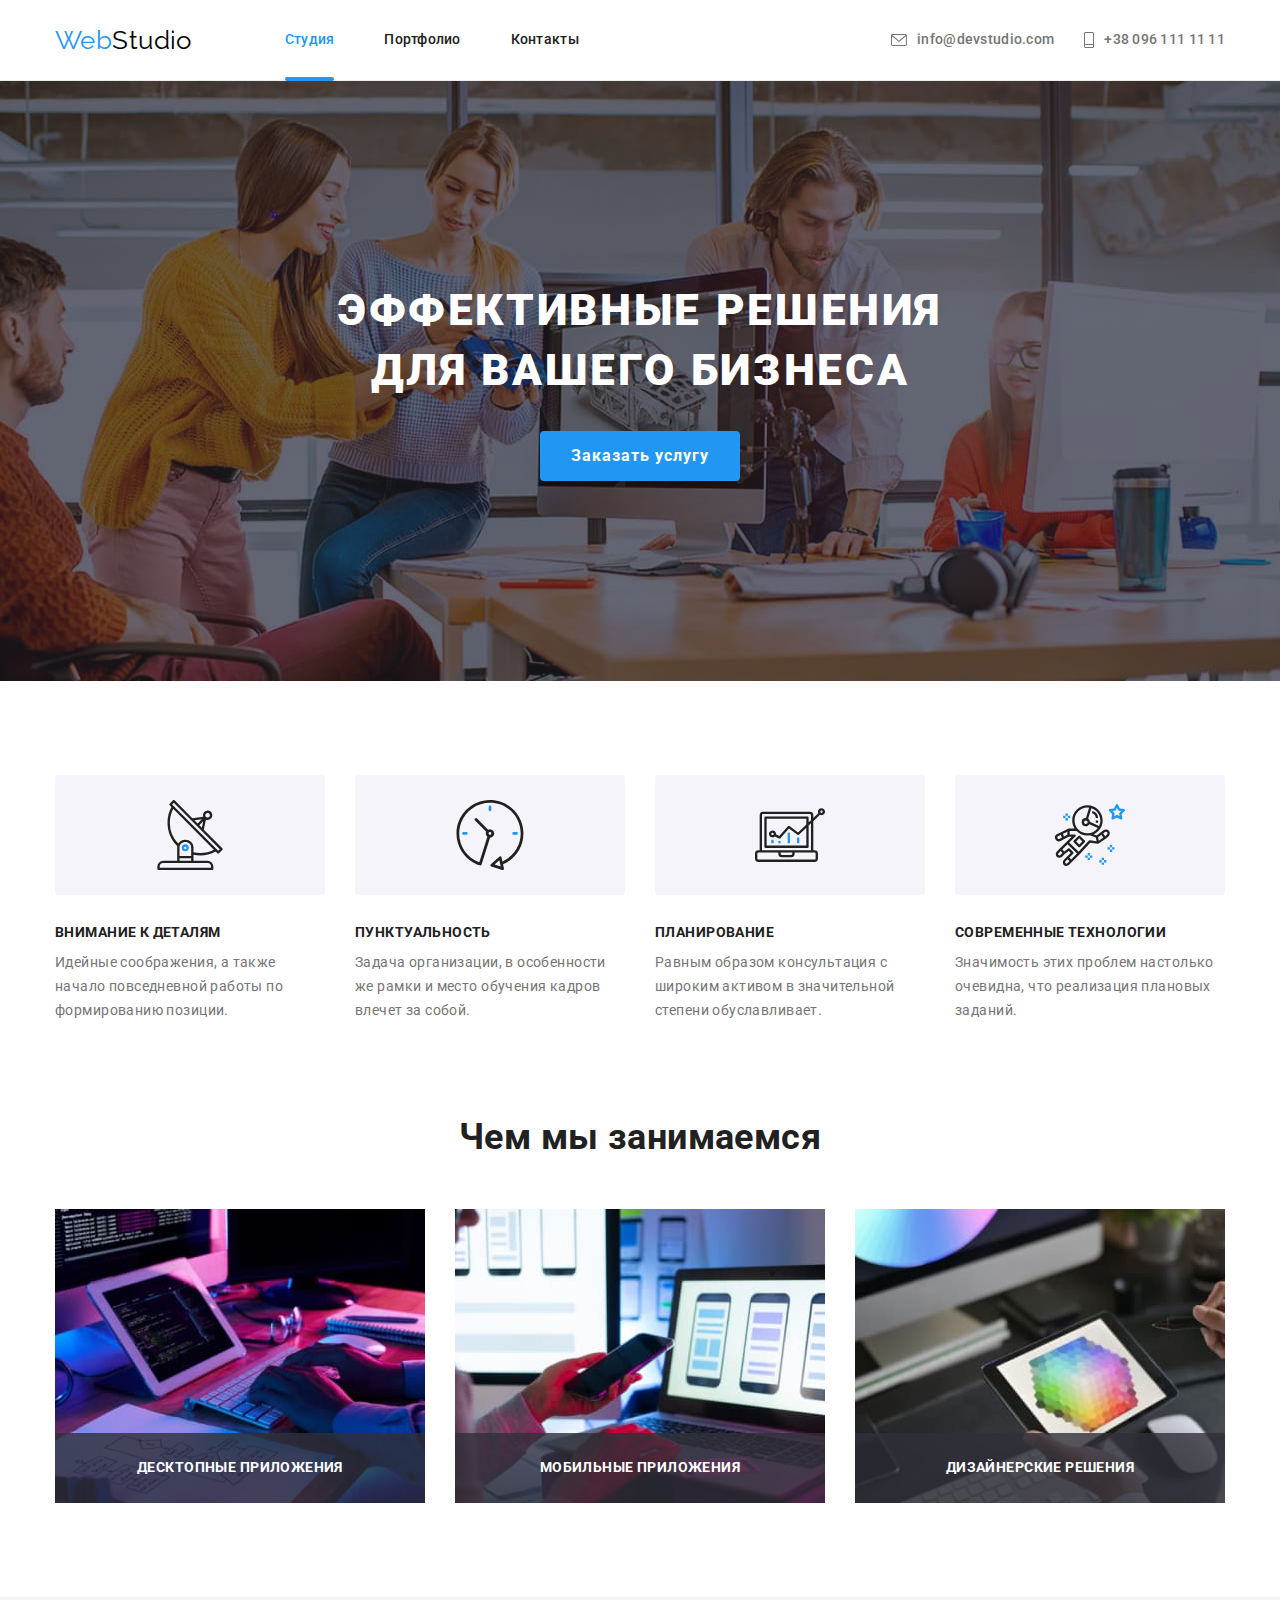
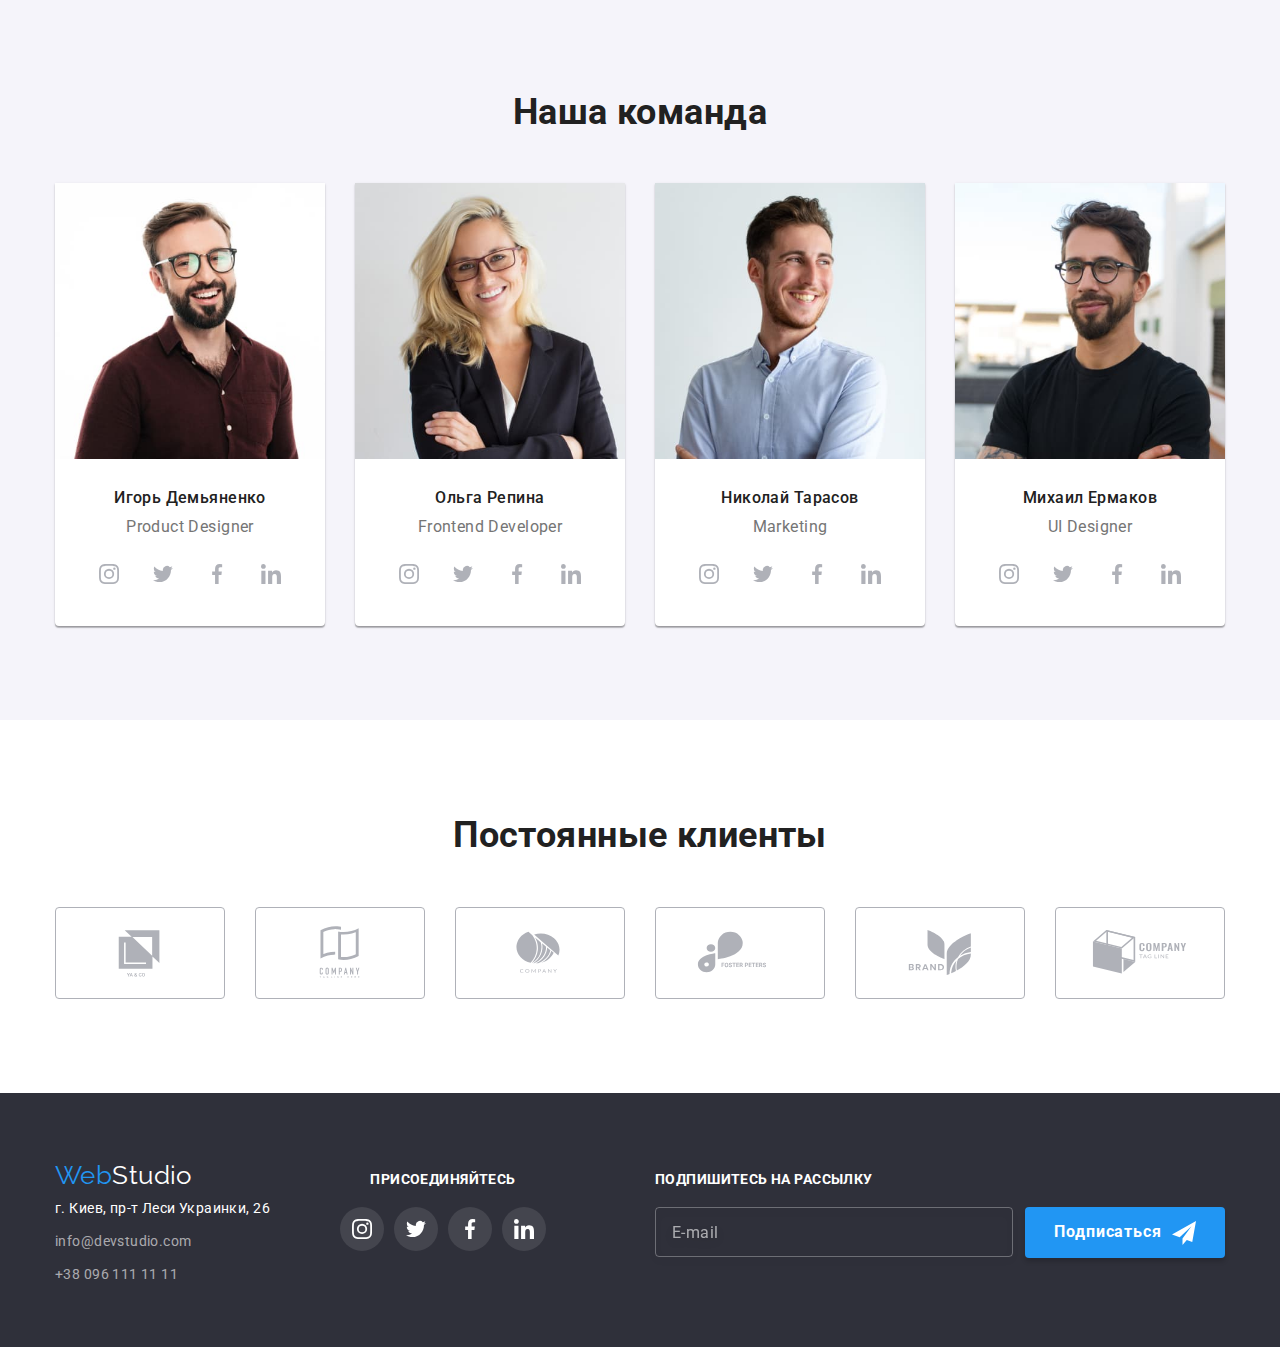
==== commit d76003ba: "images" ====
--- a/index.html
+++ b/index.html
@@ -25,28 +25,36 @@
                             <li class="header__pages-item"> <a class="link header__pages-link" href="#">Контакты</a> </li>
                         </ul>
                     </nav>
-                    <ul class="list header__contacts-list">
-                        <li class="header__contacts-item header__contacts-bottom"> <a class="link header__contacts-link" href="mailto:info@devstudio.com">
-                            <svg class="header__contacts-icon" width="16" height="12"><use href="./image/symbol-defs.svg#icon-envelope"></use>
-                            </svg>info@devstudio.com</a></li>
-                        <li class="header__contacts-item header__contacts-top"> <a class="link header__contacts-link" href="tel:+380961111111">
-                            <svg class="header__contacts-icon" width="10" height="16"><use href="./image/symbol-defs.svg#icon-phone"></use></svg>
-                            +38 096 111 11 11</a> </li>
-                    </ul>
-                    <ul class="list header__social-list">
-                        <li class="header__social-item">
-                            <a class="link header__social-link" href="#">Instagram</a>
-                        </li>
-                        <li class="header__social-item">
-                            <a class="link header__social-link" href="#">Twitter</a>
-                        </li>
-                        <li class="header__social-item">
-                            <a class="link header__social-link" href="#">Facebook</a>
-                        </li>
-                        <li class="header__social-item">
-                            <a class="link header__social-link" href="#">LinkedIn</a>
-                        </li>
-                    </ul>
+                    <div>
+                        <ul class="list header__contacts-list">
+                            <li class="header__contacts-item header__contacts-bottom"> <a class="link header__contacts-link"
+                                    href="mailto:info@devstudio.com">
+                                    <svg class="header__contacts-icon" width="16" height="12">
+                                        <use href="./image/symbol-defs.svg#icon-envelope"></use>
+                                    </svg>info@devstudio.com</a></li>
+                            <li class="header__contacts-item header__contacts-top"> <a class="link header__contacts-link"
+                                    href="tel:+380961111111">
+                                    <svg class="header__contacts-icon" width="10" height="16">
+                                        <use href="./image/symbol-defs.svg#icon-phone"></use>
+                                    </svg>
+                                    +38 096 111 11 11</a> </li>
+                        </ul>
+                        <ul class="list header__social-list">
+                            <li class="header__social-item">
+                                <a class="link header__social-link" href="#">Instagram</a>
+                            </li>
+                            <li class="header__social-item">
+                                <a class="link header__social-link" href="#">Twitter</a>
+                            </li>
+                            <li class="header__social-item">
+                                <a class="link header__social-link" href="#">Facebook</a>
+                            </li>
+                            <li class="header__social-item">
+                                <a class="link header__social-link" href="#">LinkedIn</a>
+                            </li>
+                        </ul>
+                    </div>
+                    
                 </div>
                 
                 
--- a/css/main.min.css
+++ b/css/main.min.css
@@ -1 +1 @@
-h1,h2,h3,p,ul{margin-top:0;margin-bottom:0}ul{padding-left:0}img{display:block;max-width:100%;height:auto}svg{display:block}body{font-family:"Roboto",sans-serif;font-size:14px;line-height:1.71;letter-spacing:.03em;color:#757575}.link{text-decoration:none;color:inherit}.list{list-style:none}.visually-hidden{position:absolute !important;clip:rect(1px 1px 1px 1px);padding:0 !important;border:0 !important;height:1px !important;width:1px !important;overflow:hidden}.section{padding-top:60px;padding-bottom:60px}@media screen and (min-width: 1200px){.section{padding-top:94px;padding-bottom:94px}}.section__title{color:#212121;text-align:center;font-size:28px;line-height:1.17;margin-bottom:30px}@media screen and (min-width: 1200px){.section__title{font-size:36px;margin-bottom:50px}}.container{width:100%;margin-left:auto;margin-right:auto;padding-left:15px;padding-right:15px}@media screen and (min-width: 480px){.container{width:480px}}@media screen and (min-width: 768px){.container{width:768px}}@media screen and (min-width: 1200px){.container{width:1200px}}.logo{font-family:"Raleway",sans-serif;color:#2196f3}.logo--header{color:#000}.logo__logo{margin-bottom:20px}.logo--footer{color:#fff}@media screen and (min-width: 769px){.logo{font-size:26px}}@media screen and (max-width: 768px){.logo{font-weight:700;font-size:24px;line-height:1.1666;display:-webkit-box;display:-ms-flexbox;display:flex}}.icon-set{display:-webkit-box;display:-ms-flexbox;display:flex;-ms-flex-wrap:wrap;flex-wrap:wrap;margin-left:-10px;margin-top:-10px}.icon-set__item{margin-left:10px;margin-top:10px;border-radius:50%}.icon-set__link{display:-webkit-box;display:-ms-flexbox;display:flex;width:44px;height:44px;border-radius:50%;-webkit-box-align:center;-ms-flex-align:center;align-items:center;-webkit-box-pack:center;-ms-flex-pack:center;justify-content:center;-webkit-transition:background-color 250ms cubic-bezier(0.4, 0, 0.2, 1);transition:background-color 250ms cubic-bezier(0.4, 0, 0.2, 1)}.icon-set__link:hover,.icon-set__link:focus{background-color:#2196f3}.icon-set__link:hover .icon-set__icon,.icon-set__link:focus .icon-set__icon{fill:#fff}.icon-set__icon--team{fill:#afb1b8;-webkit-transition:fill 250ms cubic-bezier(0.4, 0, 0.2, 1);transition:fill 250ms cubic-bezier(0.4, 0, 0.2, 1)}.icon-set__link--footer{fill:#fff;background-color:rgba(255,255,255,.1)}.header{border-bottom:1px solid #ececec}.header__pages-link,.header__contacts-link{-webkit-transition:color 250ms cubic-bezier(0.4, 0, 0.2, 1);transition:color 250ms cubic-bezier(0.4, 0, 0.2, 1)}.header__pages-link:hover,.header__pages-link:focus,.header__contacts-link:hover,.header__contacts-link:focus{color:#2196f3}.header__container{width:100%;display:-webkit-box;display:-ms-flexbox;display:flex;-webkit-box-align:center;-ms-flex-align:center;align-items:center}.header__contacts-icon{display:none}.header__pages-link{color:#212121}.header__pages-link--active{color:#2196f3}.header__contacts-item{font-weight:500;font-size:34px;line-height:1.176;letter-spacing:.02em}.header__contacts-list{display:-webkit-box;display:-ms-flexbox;display:flex;-webkit-box-orient:vertical;-webkit-box-direction:normal;-ms-flex-direction:column;flex-direction:column}.header__contacts-bottom{font-weight:500;font-size:24px;line-height:1.166;letter-spacing:.02em;z-index:9}.header__social-list{display:-webkit-box;display:-ms-flexbox;display:flex;-ms-flex-wrap:wrap;flex-wrap:wrap;gap:10px}.header__social-item:not(:last-child){border-right:1px solid rgba(33,33,33,.2);padding-right:5px}.header__social-link{color:#2196f3;font-weight:500;font-size:18px;line-height:1.22;letter-spacing:.02em}@media screen and (min-width: 768px)and (max-width: 1199px){.header__contacts-item:not(:last-child){margin-bottom:10px}}@media screen and (max-width: 768px){.header__container{max-width:480px;padding-top:10px;padding-bottom:10px;-webkit-box-pack:justify;-ms-flex-pack:justify;justify-content:space-between}.header__contacts-top{-webkit-box-ordinal-group:0;-ms-flex-order:-1;order:-1;margin-bottom:32px}.header__contacts-list{margin-bottom:64px}.header__mobile-menu{display:none;position:absolute;top:0;left:0;width:100%;height:100vh;background-color:#fff;padding:48px 40px;z-index:1}.header__mobile-menu.is-open{display:block}.header__pages-item{margin-bottom:30px}.header__pages-item:last-child{margin-bottom:0}.header__pages-list{font-weight:500;font-size:40px;line-height:1.175;letter-spacing:.02em}}.burger__button-menu{position:relative;border:none;background-color:rgba(0,0,0,0);padding:0;z-index:2}.burger__button-menu{fill:#212121;-webkit-transition:color 250ms cubic-bezier(0.4, 0, 0.2, 1);transition:color 250ms cubic-bezier(0.4, 0, 0.2, 1)}.burger__button-menu:hover,.burger__button-menu:focus{fill:#2196f3}.burger__close{display:none}.burger__button-menu.is-open .burger__close{display:block}.burger__button-menu.is-open .burger__menu{display:none}@media screen and (min-width: 768px){.header__container{width:768px;position:relative}.header__social-list{display:none}.header__mobile-menu{display:-webkit-box;display:-ms-flexbox;display:flex;-webkit-box-align:center;-ms-flex-align:center;align-items:center;margin-left:88px;-webkit-box-pack:justify;-ms-flex-pack:justify;justify-content:space-between}.header__container,.header__nav{display:-webkit-box;display:-ms-flexbox;display:flex;-webkit-box-align:center;-ms-flex-align:center;align-items:center}.header__pages-list{display:-webkit-box;display:-ms-flexbox;display:flex;width:294px;-webkit-box-pack:justify;-ms-flex-pack:justify;justify-content:space-between}.header__contacts-list{margin-left:84px}.header__pages-item{-webkit-box-pack:justify;-ms-flex-pack:justify;justify-content:space-between}.header__pages-link,.header__contacts-link{font-weight:500;line-height:1.14;letter-spacing:.02em;-webkit-transition:color 250ms cubic-bezier(0.4, 0, 0.2, 1);transition:color 250ms cubic-bezier(0.4, 0, 0.2, 1)}.header__pages-link:hover,.header__pages-link:focus,.header__contacts-link:hover,.header__contacts-link:focus{color:#2196f3}.header__pages-link{color:#212121;padding-top:32px;padding-bottom:32px;position:relative;display:block}.header__pages-link--active{color:#2196f3}.header__pages-link--active::after{position:absolute;display:block;bottom:-1px;content:"";width:100%;height:4px;border-radius:2px;background-color:#2196f3}.header__contacts-link{display:-webkit-box;display:-ms-flexbox;display:flex;-webkit-box-align:center;-ms-flex-align:center;align-items:center;font-size:12px}.header__contacts-icon{display:block;margin-right:10px;fill:currentColor}.header .burger__button-menu{display:none}}@media screen and (min-width: 1200px){.header__container{width:1200px}.header__contacts-list{display:-webkit-box;display:-ms-flexbox;display:flex;margin-left:305px;-webkit-box-align:center;-ms-flex-align:center;align-items:center;-webkit-box-orient:horizontal;-webkit-box-direction:normal;-ms-flex-direction:row;flex-direction:row}.header__contacts-item{margin-right:30px;margin-bottom:0}.header__contacts-item:last-child{margin-right:0}.header__mobile-menu{margin-left:93px}.header__contacts-link{font-size:14px;line-height:1.14;letter-spacing:.02em}}.button{font-family:inherit;cursor:pointer;border-radius:4px;border:rgba(0,0,0,0)}.hero-button{display:-webkit-box;display:-ms-flexbox;display:flex;-webkit-box-pack:center;-ms-flex-pack:center;justify-content:center;-webkit-box-align:center;-ms-flex-align:center;align-items:center;margin-left:auto;margin-right:auto;min-width:200px;padding:10px 28px;background-color:#2196f3;color:#fff;font-weight:700;font-size:16px;line-height:1.88;letter-spacing:.06em;-webkit-box-shadow:0px 4px 4px rgba(0,0,0,.15);box-shadow:0px 4px 4px rgba(0,0,0,.15);-webkit-transition:background-color 250ms cubic-bezier(0.4, 0, 0.2, 1);transition:background-color 250ms cubic-bezier(0.4, 0, 0.2, 1)}.hero-button:hover,.hero-button:focus{background-color:#188ce8}.hero{height:auto;background-color:#2f303a;text-align:center;padding-top:118px;padding-bottom:118px}.hero__title{font-size:26px;line-height:1.62;max-width:360px;height:auto;color:#fff;margin-left:auto;margin-right:auto;margin-bottom:30px;font-weight:900;text-align:center;letter-spacing:.06em;text-transform:uppercase}@media screen and (min-width: 1200px){.hero{padding-top:200px;padding-bottom:200px}.hero__title{font-size:44px;line-height:1.36;max-width:696px;height:auto}}.overlay{margin-left:auto;margin-right:auto;background-repeat:no-repeat;background-position:center;background-size:cover;background-image:-webkit-gradient(linear, left top, right top, from(rgba(47, 48, 58, 0.4)), to(rgba(47, 48, 58, 0.4))),url(../../image/index/hero_mobile_1x.jpg);background-image:linear-gradient(to right, rgba(47, 48, 58, 0.4), rgba(47, 48, 58, 0.4)),url(../../image/index/hero_mobile_1x.jpg)}@media screen and (-webkit-min-device-pixel-ratio: 2), screen and (min-resolution: 2dppx){.overlay{background-image:-webkit-gradient(linear, left top, right top, from(rgba(47, 48, 58, 0.4)), to(rgba(47, 48, 58, 0.4))),url(../../image/index/hero_mobile_2x.jpg);background-image:linear-gradient(to right, rgba(47, 48, 58, 0.4), rgba(47, 48, 58, 0.4)),url(../../image/index/hero_mobile_2x.jpg)}}@media screen and (min-width: 768px){.overlay{background-image:-webkit-gradient(linear, left top, right top, from(rgba(47, 48, 58, 0.4)), to(rgba(47, 48, 58, 0.4))),url(../../image/index/hero_tablet_1x.jpg);background-image:linear-gradient(to right, rgba(47, 48, 58, 0.4), rgba(47, 48, 58, 0.4)),url(../../image/index/hero_tablet_1x.jpg)}}@media screen and (min-width: 768px)and (-webkit-min-device-pixel-ratio: 2), screen and (min-width: 768px)and (min-resolution: 2dppx){.overlay{background-image:-webkit-gradient(linear, left top, right top, from(rgba(47, 48, 58, 0.4)), to(rgba(47, 48, 58, 0.4))),url(../../image/index/hero_tablet_2x.jpg);background-image:linear-gradient(to right, rgba(47, 48, 58, 0.4), rgba(47, 48, 58, 0.4)),url(../../image/index/hero_tablet_2x.jpg)}}@media screen and (min-width: 1200px){.overlay{background-image:-webkit-gradient(linear, left top, right top, from(rgba(47, 48, 58, 0.4)), to(rgba(47, 48, 58, 0.4))),url(../../image/index/hero_pc_1x.jpg);background-image:linear-gradient(to right, rgba(47, 48, 58, 0.4), rgba(47, 48, 58, 0.4)),url(../../image/index/hero_pc_1x.jpg)}}@media screen and (min-width: 1200px)and (-webkit-min-device-pixel-ratio: 2), screen and (min-width: 1200px)and (min-resolution: 2dppx){.overlay{background-image:-webkit-gradient(linear, left top, right top, from(rgba(47, 48, 58, 0.4)), to(rgba(47, 48, 58, 0.4))),url(../../image/index/hero_pc_2x.jpg);background-image:linear-gradient(to right, rgba(47, 48, 58, 0.4), rgba(47, 48, 58, 0.4)),url(../../image/index/hero_pc_2x.jpg)}}@media screen and (max-width: 767px){.benefits__list{-ms-flex-wrap:nowrap;flex-wrap:nowrap}}.benefits__list{-ms-flex-wrap:nowrap;flex-wrap:nowrap}@media screen and (min-width: 768px){.benefits__item{-ms-flex-preferred-size:calc(50% - 30px);flex-basis:calc(50% - 30px)}}@media screen and (min-width: 1200px){.benefits__item{-ms-flex-preferred-size:calc(25% - 30px);flex-basis:calc(25% - 30px)}}.benefits__title{color:#212121;font-size:14px;line-height:1.14;text-transform:uppercase;margin-bottom:10px}@media screen and (max-width: 767px){.benefits__title{text-align:center}}.benefits__icon-wrapper{height:120px;background-color:#f5f4fa;border-radius:4px;padding-top:25px;padding-bottom:25px;margin-bottom:30px}.benefits__icon{margin-left:auto;margin-right:auto}@media screen and (min-width: 1200px){.benefits{padding-bottom:0}}.examples{display:none}@media screen and (min-width: 1200px){.examples{display:block}.examples__item{position:relative;-ms-flex-preferred-size:calc(33.3333333333% - 30px);flex-basis:calc(33.3333333333% - 30px)}.examples__wrap{position:absolute;bottom:0;width:100%;height:70px;display:-webkit-box;display:-ms-flexbox;display:flex;-webkit-box-pack:center;-ms-flex-pack:center;justify-content:center;-webkit-box-align:center;-ms-flex-align:center;align-items:center;background-color:rgba(47,48,58,.8)}.examples__title{font-size:14px;line-height:1.14;text-transform:uppercase;color:#fff}}.card-set{display:-webkit-box;display:-ms-flexbox;display:flex;-ms-flex-wrap:wrap;flex-wrap:wrap;margin-left:-30px;margin-top:-30px}.card-set__item{margin-left:30px;margin-top:30px}.team{background-color:#f5f4fa}.team__item{background:#fff;-webkit-box-shadow:0px 1px 3px rgba(0,0,0,.12),0px 1px 1px rgba(0,0,0,.14),0px 2px 1px rgba(0,0,0,.2);box-shadow:0px 1px 3px rgba(0,0,0,.12),0px 1px 1px rgba(0,0,0,.14),0px 2px 1px rgba(0,0,0,.2);border-radius:0px 0px 4px 4px;text-align:center;max-width:450px}.team__content{padding:30px 15px;display:-webkit-box;display:-ms-flexbox;display:flex;-webkit-box-orient:vertical;-webkit-box-direction:normal;-ms-flex-direction:column;flex-direction:column;-webkit-box-align:center;-ms-flex-align:center;align-items:center}.team__member{color:#212121;font-weight:500;font-size:16px;line-height:1.18;margin-bottom:10px}.team__job{font-size:16px;line-height:1.18;margin-bottom:16px}.team .card-set{-ms-flex-wrap:nowrap;flex-wrap:nowrap;-webkit-box-orient:vertical;-webkit-box-direction:normal;-ms-flex-direction:column;flex-direction:column}@media screen and (min-width: 768px){.team__item{-ms-flex-preferred-size:calc(50% - 30px);flex-basis:calc(50% - 30px)}.team .card-set{-ms-flex-wrap:wrap;flex-wrap:wrap;-webkit-box-orient:horizontal;-webkit-box-direction:normal;-ms-flex-direction:row;flex-direction:row}}@media screen and (min-width: 1200px){.team__item{-ms-flex-preferred-size:calc(25% - 30px);flex-basis:calc(25% - 30px)}}.clients__list{display:-webkit-box;display:-ms-flexbox;display:flex;-ms-flex-wrap:wrap;flex-wrap:wrap;-webkit-box-pack:center;-ms-flex-pack:center;justify-content:center;margin-left:-30px;margin-top:-30px}.clients__link{height:92px;display:-webkit-box;display:-ms-flexbox;display:flex;-webkit-box-align:center;-ms-flex-align:center;align-items:center;-webkit-box-pack:center;-ms-flex-pack:center;justify-content:center;border:1px solid #afb1b8;border-radius:4px;fill:#afb1b8;-webkit-transition:fill 250ms cubic-bezier(0.4, 0, 0.2, 1),border 250ms cubic-bezier(0.4, 0, 0.2, 1);transition:fill 250ms cubic-bezier(0.4, 0, 0.2, 1),border 250ms cubic-bezier(0.4, 0, 0.2, 1)}.clients__link:hover,.clients__link:focus{border:1px solid #2196f3;fill:#2196f3}.clients__item{-ms-flex-preferred-size:calc(50% - 30px);flex-basis:calc(50% - 30px)}@media screen and (max-width: 480px){.clients__item{-ms-flex-preferred-size:calc(50% - 30px);flex-basis:calc(50% - 30px)}}@media screen and (min-width: 768px){.clients__item{-ms-flex-preferred-size:calc(33.3333333333% - 30px);flex-basis:calc(33.3333333333% - 30px)}}@media screen and (min-width: 1200px){.clients__item{-ms-flex-preferred-size:calc(16.6666666667% - 30px);flex-basis:calc(16.6666666667% - 30px)}}.footer{background-color:#2f303a;padding-top:60px;padding-bottom:60px}.footer-join__text,.footer-subscribe__text{font-weight:700;font-size:14px;line-height:1.14;text-transform:uppercase;color:#fff;margin-bottom:20px;display:inline-block}.footer-address{font-style:inherit}.footer-subscribe__icon{fill:#fff;margin-left:10px}@media screen and (max-width: 768px){.footer-address__item:not(:last-child){margin-bottom:9px}.footer-join__container{max-width:100%;margin-bottom:60px;display:-webkit-box;display:-ms-flexbox;display:flex;-webkit-box-orient:vertical;-webkit-box-direction:normal;-ms-flex-direction:column;flex-direction:column;-webkit-box-align:center;-ms-flex-align:center;align-items:center}.footer-subscribe__form{max-width:100%}}@media screen and (max-width: 767px){.footer{text-align:center}.footer__logo{margin-bottom:20px;-webkit-box-pack:center;-ms-flex-pack:center;justify-content:center}.footer-subscribe__input{display:block;height:50px;margin-bottom:20px}.footer-address__list{margin-bottom:60px}.footer-address__link[target=_blank]{color:#fff}.footer-address__link{color:rgba(255,255,255,.6);-webkit-transition:color 250ms cubic-bezier(0.4, 0, 0.2, 1);transition:color 250ms cubic-bezier(0.4, 0, 0.2, 1)}.footer-address__link:hover,.footer-address__link:focus{color:#2196f3}.footer-subscribe__form{display:-webkit-box;display:-ms-flexbox;display:flex;-webkit-box-orient:vertical;-webkit-box-direction:normal;-ms-flex-direction:column;flex-direction:column}.footer-subscribe__input{border:1px solid rgba(255,255,255,.3);-webkit-filter:drop-shadow(0px 4px 4px rgba(0, 0, 0, 0.15));filter:drop-shadow(0px 4px 4px rgba(0, 0, 0, 0.15));border-radius:4px;background-color:rgba(0,0,0,0);padding:15px 16px;color:#fff;font-size:16px;line-height:1.25;letter-spacing:.03em}.footer-subscribe__input::-webkit-input-placeholder{font-size:16px;line-height:1.25;letter-spacing:.03em;color:rgba(255,255,255,.6)}.footer-subscribe__input::-moz-placeholder{font-size:16px;line-height:1.25;letter-spacing:.03em;color:rgba(255,255,255,.6)}.footer-subscribe__input:-ms-input-placeholder{font-size:16px;line-height:1.25;letter-spacing:.03em;color:rgba(255,255,255,.6)}.footer-subscribe__input::-ms-input-placeholder{font-size:16px;line-height:1.25;letter-spacing:.03em;color:rgba(255,255,255,.6)}.footer-subscribe__input::placeholder{font-size:16px;line-height:1.25;letter-spacing:.03em;color:rgba(255,255,255,.6)}}@media screen and (min-width: 768px){.footer__container{display:-webkit-box;display:-ms-flexbox;display:flex;-ms-flex-wrap:wrap;flex-wrap:wrap}.footer__address{margin-left:76px}.footer-join__container{margin-left:165px}.footer-address__item:not(:last-child){margin-bottom:8px}.footer-subscribe__container{margin-left:auto;margin-right:auto}.footer-subscribe__input{width:450px}}@media screen and (min-width: 1200px){.footer{background-color:#2f303a;padding-top:60px;padding-bottom:60px}.footer__container{display:-webkit-box;display:-ms-flexbox;display:flex;-webkit-box-align:baseline;-ms-flex-align:baseline;align-items:baseline}.footer__address{margin-right:70px}.footer__logo{margin-bottom:20px}.footer-address{font-style:inherit}.footer-address__item:not(:last-child){margin-bottom:9px}.footer-address__link[target=_blank]{color:#fff}.footer-address__link{color:rgba(255,255,255,.6);-webkit-transition:color 250ms cubic-bezier(0.4, 0, 0.2, 1);transition:color 250ms cubic-bezier(0.4, 0, 0.2, 1)}.footer-address__link:hover,.footer-address__link:focus{color:#2196f3}.footer-join__container{width:206px}.footer-join__text,.footer-subscribe__text{font-weight:700;font-size:14px;line-height:1.14;text-transform:uppercase;color:#fff;margin-bottom:20px;display:inline-block}.footer-subscribe__container{margin-left:auto}.footer-subscribe__input{width:358px;height:50px;margin-right:12px;border:1px solid rgba(255,255,255,.3);-webkit-filter:drop-shadow(0px 4px 4px rgba(0, 0, 0, 0.15));filter:drop-shadow(0px 4px 4px rgba(0, 0, 0, 0.15));border-radius:4px;background-color:rgba(0,0,0,0);padding:15px 16px;color:#fff;font-size:16px;line-height:1.25;letter-spacing:.03em}.footer-subscribe__input::-webkit-input-placeholder{font-size:16px;line-height:1.25;letter-spacing:.03em;color:rgba(255,255,255,.6)}.footer-subscribe__input::-moz-placeholder{font-size:16px;line-height:1.25;letter-spacing:.03em;color:rgba(255,255,255,.6)}.footer-subscribe__input:-ms-input-placeholder{font-size:16px;line-height:1.25;letter-spacing:.03em;color:rgba(255,255,255,.6)}.footer-subscribe__input::-ms-input-placeholder{font-size:16px;line-height:1.25;letter-spacing:.03em;color:rgba(255,255,255,.6)}.footer-subscribe__input::placeholder{font-size:16px;line-height:1.25;letter-spacing:.03em;color:rgba(255,255,255,.6)}.footer-subscribe__form{display:-webkit-box;display:-ms-flexbox;display:flex}.footer-subscribe__icon{fill:#fff;margin-left:10px}}.backdrop{position:fixed;left:0;top:0;width:100%;height:100%;visibility:visible;background-color:rgba(0,0,0,.2);-webkit-transition:opacity 250ms cubic-bezier(0.4, 0, 0.2, 1),visibility 250ms cubic-bezier(0.4, 0, 0.2, 1);transition:opacity 250ms cubic-bezier(0.4, 0, 0.2, 1),visibility 250ms cubic-bezier(0.4, 0, 0.2, 1)}.backdrop.is-hidden{visibility:hidden;opacity:0;pointer-events:none}.modal{position:absolute;-webkit-transform:translate(-50%, -50%) scale(1);transform:translate(-50%, -50%) scale(1);left:50%;top:50%;padding:40px;text-align:center;-webkit-transition:-webkit-transform 250ms cubic-bezier(0.4, 0, 0.2, 1) 250ms;transition:-webkit-transform 250ms cubic-bezier(0.4, 0, 0.2, 1) 250ms;transition:transform 250ms cubic-bezier(0.4, 0, 0.2, 1) 250ms;transition:transform 250ms cubic-bezier(0.4, 0, 0.2, 1) 250ms, -webkit-transform 250ms cubic-bezier(0.4, 0, 0.2, 1) 250ms;border-radius:4px;background-color:#fff;-webkit-box-shadow:0px 1px 3px rgba(0,0,0,.12),0px 1px 1px rgba(0,0,0,.14),0px 2px 1px rgba(0,0,0,.2);box-shadow:0px 1px 3px rgba(0,0,0,.12),0px 1px 1px rgba(0,0,0,.14),0px 2px 1px rgba(0,0,0,.2)}.backdrop.is-hidden .modal{-webkit-transform:translate(-50%, -50%) scale(1.2);transform:translate(-50%, -50%) scale(1.2)}.modal__title{color:#212121;font-weight:700;font-size:20px;line-height:1.15;letter-spacing:.03em;margin-bottom:12px}.modal__form{width:100%}.modal__item{position:relative;display:-webkit-box;display:-ms-flexbox;display:flex;-webkit-box-orient:vertical;-webkit-box-direction:normal;-ms-flex-direction:column;flex-direction:column;margin-bottom:10px}.modal__item--comment{margin-bottom:20px}.modal__label{color:#757575;margin-right:auto;font-size:12px;line-height:1.16;letter-spacing:.01em;margin-bottom:4px}.modal__input{width:100%;height:40px;border:1px solid;border-color:rgba(33,33,33,.2);border-radius:4px;padding:12px 12px 12px 42px}.modal__input--comment{height:120px;padding-left:16px;padding-right:16px;resize:none}.modal__input:hover,.modal__input:focus{border-color:#2196f3}.modal__input::-webkit-input-placeholder{color:rgba(117,117,117,.5);font-size:14px;line-height:1.14;letter-spacing:.01em}.modal__input::-moz-placeholder{color:rgba(117,117,117,.5);font-size:14px;line-height:1.14;letter-spacing:.01em}.modal__input:-ms-input-placeholder{color:rgba(117,117,117,.5);font-size:14px;line-height:1.14;letter-spacing:.01em}.modal__input::-ms-input-placeholder{color:rgba(117,117,117,.5);font-size:14px;line-height:1.14;letter-spacing:.01em}.modal__input::placeholder{color:rgba(117,117,117,.5);font-size:14px;line-height:1.14;letter-spacing:.01em}.modal__policy{display:-webkit-box;display:-ms-flexbox;display:flex;-webkit-box-align:center;-ms-flex-align:center;align-items:center;-webkit-box-pack:center;-ms-flex-pack:center;justify-content:center;color:#757575;cursor:pointer}.modal__icon{position:absolute;left:12px;bottom:11px;fill:#212121;-webkit-transition:fill 250ms cubic-bezier(0.4, 0, 0.2, 1);transition:fill 250ms cubic-bezier(0.4, 0, 0.2, 1)}.modal__input:hover~.modal__icon,.modal__input:focus~.modal__icon{fill:#2196f3}.modal__checkbox{margin-bottom:30px}.modal__checkbox-input{position:absolute;clip:rect(1px 1px 1px 1px);padding:0;border:0;height:1px;width:1px;overflow:hidden}.modal__policy-link{color:#2196f3;margin-left:4px}.modal__checkbox-icon{display:inline-block;border:2px solid;border-color:#212121;border-radius:2px;width:16px;height:15px;margin-right:7px}.modal__checkbox-input:checked+.modal__policy .modal__checkbox-icon{background-color:#2196f3;border-color:rgba(0,0,0,0);background-image:url("../image/icon-check.svg");background-size:contain;background-origin:border-box}.modal__close-button{position:absolute;right:8px;top:8px;width:30px;height:30px;border-radius:50%;display:-webkit-box;display:-ms-flexbox;display:flex;-webkit-box-pack:center;-ms-flex-pack:center;justify-content:center;-webkit-box-align:center;-ms-flex-align:center;align-items:center;cursor:pointer;border:1px solid rgba(0,0,0,.1);background-color:#fff;fill:#000;-webkit-transition:fill 250ms cubic-bezier(0.4, 0, 0.2, 1);transition:fill 250ms cubic-bezier(0.4, 0, 0.2, 1)}.modal__close-button:hover,.modal__close-button:focus{fill:#2196f3}@media screen and (max-width: 768px){.modal{max-width:450px;min-height:609px}.modal__title{line-height:1.5}.modal__policy{font-size:12px;line-height:1.16}}@media screen and (max-width: 769px){.modal{width:100%;min-height:581px}}.filter__button-set{display:-webkit-box;display:-ms-flexbox;display:flex;-ms-flex-wrap:wrap;flex-wrap:wrap;margin-bottom:40px;margin-left:-8px;margin-top:-15px}.filter__item{margin-left:8px;margin-top:15px}.filter__button{background-color:#f5f4fa;color:#212121;font-weight:500;font-size:16px;line-height:1.62;letter-spacing:.03em;padding:6px 22px;-webkit-transition:background-color 250ms cubic-bezier(0.4, 0, 0.2, 1),color 250ms cubic-bezier(0.4, 0, 0.2, 1),-webkit-box-shadow 250ms cubic-bezier(0.4, 0, 0.2, 1);transition:background-color 250ms cubic-bezier(0.4, 0, 0.2, 1),color 250ms cubic-bezier(0.4, 0, 0.2, 1),-webkit-box-shadow 250ms cubic-bezier(0.4, 0, 0.2, 1);transition:background-color 250ms cubic-bezier(0.4, 0, 0.2, 1),color 250ms cubic-bezier(0.4, 0, 0.2, 1),box-shadow 250ms cubic-bezier(0.4, 0, 0.2, 1);transition:background-color 250ms cubic-bezier(0.4, 0, 0.2, 1),color 250ms cubic-bezier(0.4, 0, 0.2, 1),box-shadow 250ms cubic-bezier(0.4, 0, 0.2, 1),-webkit-box-shadow 250ms cubic-bezier(0.4, 0, 0.2, 1)}.filter__button:hover,.filter__button:focus{background-color:#2196f3;color:#fff;-webkit-box-shadow:0px 3px 1px rgba(0,0,0,.1),0px 1px 2px rgba(0,0,0,.08),0px 2px 2px rgba(0,0,0,.12);box-shadow:0px 3px 1px rgba(0,0,0,.1),0px 1px 2px rgba(0,0,0,.08),0px 2px 2px rgba(0,0,0,.12)}@media screen and (min-width: 481px){.filter__button-set{-webkit-box-pack:center;-ms-flex-pack:center;justify-content:center}}.service__link{display:-webkit-box;display:-ms-flexbox;display:flex;-webkit-box-orient:vertical;-webkit-box-direction:normal;-ms-flex-direction:column;flex-direction:column;-webkit-transition:-webkit-box-shadow 250ms cubic-bezier(0.4, 0, 0.2, 1);transition:-webkit-box-shadow 250ms cubic-bezier(0.4, 0, 0.2, 1);transition:box-shadow 250ms cubic-bezier(0.4, 0, 0.2, 1);transition:box-shadow 250ms cubic-bezier(0.4, 0, 0.2, 1), -webkit-box-shadow 250ms cubic-bezier(0.4, 0, 0.2, 1)}.service__link:hover,.service__link:focus{-webkit-box-shadow:0px 1px 1px rgba(0,0,0,.12),0px 4px 4px rgba(0,0,0,.06),1px 4px 6px rgba(0,0,0,.16);box-shadow:0px 1px 1px rgba(0,0,0,.12),0px 4px 4px rgba(0,0,0,.06),1px 4px 6px rgba(0,0,0,.16)}.service__thumb{position:relative;overflow:hidden}.service__wrap{position:absolute;width:100%;height:100%;top:1px;-webkit-transform:translateY(100%);transform:translateY(100%);padding-left:24px;padding-right:24px;background-color:rgba(33,150,243,.9);-webkit-transition:-webkit-transform 250ms cubic-bezier(0.4, 0, 0.2, 1);transition:-webkit-transform 250ms cubic-bezier(0.4, 0, 0.2, 1);transition:transform 250ms cubic-bezier(0.4, 0, 0.2, 1);transition:transform 250ms cubic-bezier(0.4, 0, 0.2, 1), -webkit-transform 250ms cubic-bezier(0.4, 0, 0.2, 1)}.service__link:hover .service__wrap,.service__link:focus .service__wrap{-webkit-transform:translateY(0);transform:translateY(0)}.service__text{font-size:18px;line-height:1.56;letter-spacing:.03em;color:#fff;-webkit-transform:scale(2);transform:scale(2);-webkit-transition:-webkit-transform 250ms cubic-bezier(0.4, 0, 0.2, 1) 50ms;transition:-webkit-transform 250ms cubic-bezier(0.4, 0, 0.2, 1) 50ms;transition:transform 250ms cubic-bezier(0.4, 0, 0.2, 1) 50ms;transition:transform 250ms cubic-bezier(0.4, 0, 0.2, 1) 50ms, -webkit-transform 250ms cubic-bezier(0.4, 0, 0.2, 1) 50ms}.service__link:hover .service__text,.service__link:focus .service__text{-webkit-transform:scale(1);transform:scale(1)}.service__card{border:1px solid #eee;padding:20px 24px}.service__title{color:#212121;font-size:18px;line-height:2;letter-spacing:.06em;margin-bottom:4px}.service__description{font-size:16px;line-height:1.88}@media screen and (max-width: 480px){.service__item{margin-bottom:30px}.service__item:last-child{margin-bottom:0}.service__wrap{display:-webkit-box;display:-ms-flexbox;display:flex;-webkit-box-align:center;-ms-flex-align:center;align-items:center}}@media screen and (min-width: 481px)and (max-width: 768px){.service__item{-ms-flex-preferred-size:calc(50% - 30px);flex-basis:calc(50% - 30px);height:100%}.service__wrap{display:-webkit-box;display:-ms-flexbox;display:flex;-webkit-box-align:center;-ms-flex-align:center;align-items:center}}@media screen and (min-width: 769px){.service__item{-ms-flex-preferred-size:calc(33.3333333333% - 30px);flex-basis:calc(33.3333333333% - 30px)}.service__wrap{padding:63px 24px}}/*# sourceMappingURL=main.min.css.map */+h1,h2,h3,p,ul{margin-top:0;margin-bottom:0}ul{padding-left:0}img{display:block;max-width:100%;height:auto}svg{display:block}body{font-family:"Roboto",sans-serif;font-size:14px;line-height:1.71;letter-spacing:.03em;color:#757575}.link{text-decoration:none;color:inherit}.list{list-style:none}.visually-hidden{position:absolute !important;clip:rect(1px 1px 1px 1px);padding:0 !important;border:0 !important;height:1px !important;width:1px !important;overflow:hidden}.section{padding-top:60px;padding-bottom:60px}@media screen and (min-width: 1200px){.section{padding-top:94px;padding-bottom:94px}}.section__title{color:#212121;text-align:center;font-size:28px;line-height:1.17;margin-bottom:30px}@media screen and (min-width: 1200px){.section__title{font-size:36px;margin-bottom:50px}}.container{width:100%;margin-left:auto;margin-right:auto;padding-left:15px;padding-right:15px}@media screen and (min-width: 480px){.container{width:480px}}@media screen and (min-width: 768px){.container{width:768px}}@media screen and (min-width: 1200px){.container{width:1200px}}.logo{font-family:"Raleway",sans-serif;color:#2196f3}.logo--header{color:#000}.logo__logo{margin-bottom:20px}.logo--footer{color:#fff}@media screen and (min-width: 769px){.logo{font-size:26px}}@media screen and (max-width: 768px){.logo{font-weight:700;font-size:24px;line-height:1.1666;display:-webkit-box;display:-ms-flexbox;display:flex}}.icon-set{display:-webkit-box;display:-ms-flexbox;display:flex;-ms-flex-wrap:wrap;flex-wrap:wrap;margin-left:-10px;margin-top:-10px}.icon-set__item{margin-left:10px;margin-top:10px;border-radius:50%}.icon-set__link{display:-webkit-box;display:-ms-flexbox;display:flex;width:44px;height:44px;border-radius:50%;-webkit-box-align:center;-ms-flex-align:center;align-items:center;-webkit-box-pack:center;-ms-flex-pack:center;justify-content:center;-webkit-transition:background-color 250ms cubic-bezier(0.4, 0, 0.2, 1);transition:background-color 250ms cubic-bezier(0.4, 0, 0.2, 1)}.icon-set__link:hover,.icon-set__link:focus{background-color:#2196f3}.icon-set__link:hover .icon-set__icon,.icon-set__link:focus .icon-set__icon{fill:#fff}.icon-set__icon--team{fill:#afb1b8;-webkit-transition:fill 250ms cubic-bezier(0.4, 0, 0.2, 1);transition:fill 250ms cubic-bezier(0.4, 0, 0.2, 1)}.icon-set__link--footer{fill:#fff;background-color:rgba(255,255,255,.1)}.header{border-bottom:1px solid #ececec}.header__pages-link,.header__contacts-link{-webkit-transition:color 250ms cubic-bezier(0.4, 0, 0.2, 1);transition:color 250ms cubic-bezier(0.4, 0, 0.2, 1)}.header__pages-link:hover,.header__pages-link:focus,.header__contacts-link:hover,.header__contacts-link:focus{color:#2196f3}.header__container{display:-webkit-box;display:-ms-flexbox;display:flex;-webkit-box-align:center;-ms-flex-align:center;align-items:center;padding-top:10px;padding-bottom:10px;-webkit-box-pack:justify;-ms-flex-pack:justify;justify-content:space-between}.header__contacts-icon{display:none}.header__pages-link{color:#212121}.header__pages-link--active{color:#2196f3}.header__contacts-item{font-weight:500;font-size:34px;line-height:1.176;letter-spacing:.02em}.header__contacts-list{display:-webkit-box;display:-ms-flexbox;display:flex;-webkit-box-orient:vertical;-webkit-box-direction:normal;-ms-flex-direction:column;flex-direction:column}.header__contacts-bottom{font-weight:500;font-size:24px;line-height:1.166;letter-spacing:.02em;z-index:9}.header__social-list{display:-webkit-box;display:-ms-flexbox;display:flex;-ms-flex-wrap:wrap;flex-wrap:wrap;gap:10px}.header__social-item:not(:last-child){border-right:1px solid rgba(33,33,33,.2);padding-right:5px}.header__social-link{color:#2196f3;font-weight:500;font-size:18px;line-height:1.22;letter-spacing:.02em}.header__contacts-top{-webkit-box-ordinal-group:0;-ms-flex-order:-1;order:-1;margin-bottom:32px}.header__contacts-list{margin-bottom:64px}.header__mobile-menu{display:none;position:absolute;top:0;left:0;width:100%;height:100vh;background-color:#fff;padding:48px 40px;z-index:1}.header__mobile-menu.is-open{display:block;display:-webkit-box;display:-ms-flexbox;display:flex;-webkit-box-orient:vertical;-webkit-box-direction:normal;-ms-flex-direction:column;flex-direction:column;-webkit-box-pack:justify;-ms-flex-pack:justify;justify-content:space-between}.header__pages-item{margin-bottom:30px}.header__pages-item:last-child{margin-bottom:0}.header__pages-list{font-weight:500;font-size:40px;line-height:1.175;letter-spacing:.02em}.burger__button-menu{position:relative;border:none;background-color:rgba(0,0,0,0);padding:0;z-index:2}.burger__button-menu{fill:#212121;-webkit-transition:color 250ms cubic-bezier(0.4, 0, 0.2, 1);transition:color 250ms cubic-bezier(0.4, 0, 0.2, 1)}.burger__button-menu:hover,.burger__button-menu:focus{fill:#2196f3}.burger__close{display:none}.burger__button-menu.is-open .burger__close{display:block}.burger__button-menu.is-open .burger__menu{display:none}@media screen and (min-width: 768px){.header__container{width:768px;position:relative;padding-top:0;padding-bottom:0}.header__social-list{display:none}.header__mobile-menu{position:static;height:auto;padding:0;display:-webkit-box;display:-ms-flexbox;display:flex;-webkit-box-align:center;-ms-flex-align:center;align-items:center;margin-left:88px;-webkit-box-pack:justify;-ms-flex-pack:justify;justify-content:space-between}.header__container,.header__nav{display:-webkit-box;display:-ms-flexbox;display:flex;-webkit-box-align:center;-ms-flex-align:center;align-items:center}.header__contacts-top{-webkit-box-ordinal-group:1;-ms-flex-order:0;order:0;margin-bottom:0px}.header__pages-list{display:-webkit-box;display:-ms-flexbox;display:flex;width:294px;-webkit-box-pack:justify;-ms-flex-pack:justify;justify-content:space-between;font-weight:500;font-size:14px;line-height:1.14;letter-spacing:.02em}.header__contacts-list{margin-bottom:0}.header__pages-item{-webkit-box-pack:justify;-ms-flex-pack:justify;justify-content:space-between;margin-bottom:0}.header__pages-link,.header__contacts-link{font-weight:500;line-height:1.14;letter-spacing:.02em;-webkit-transition:color 250ms cubic-bezier(0.4, 0, 0.2, 1);transition:color 250ms cubic-bezier(0.4, 0, 0.2, 1)}.header__pages-link:hover,.header__pages-link:focus,.header__contacts-link:hover,.header__contacts-link:focus{color:#2196f3}.header__pages-link{color:#212121;padding-top:32px;padding-bottom:32px;position:relative;display:block}.header__pages-link--active{color:#2196f3}.header__pages-link--active::after{position:absolute;display:block;bottom:-1px;content:"";width:100%;height:4px;border-radius:2px;background-color:#2196f3}.header__contacts-link{display:-webkit-box;display:-ms-flexbox;display:flex;-webkit-box-align:center;-ms-flex-align:center;align-items:center;font-size:12px}.header__contacts-icon{display:block;margin-right:10px;fill:currentColor}.header .burger__button-menu{display:none}.header__contacts-item:first-child{margin-bottom:10px}}@media screen and (min-width: 1200px){.header__container{width:1200px}.header__contacts-list{display:-webkit-box;display:-ms-flexbox;display:flex;-webkit-box-align:center;-ms-flex-align:center;align-items:center;-webkit-box-orient:horizontal;-webkit-box-direction:normal;-ms-flex-direction:row;flex-direction:row}.header__contacts-item{margin-right:30px}.header .header__contacts-item:not(:last-child){margin-bottom:0}.header__contacts-item:last-child{margin-right:0}.header__mobile-menu{margin-left:93px}.header__contacts-link{font-size:14px;line-height:1.14;letter-spacing:.02em}}.button{font-family:inherit;cursor:pointer;border-radius:4px;border:rgba(0,0,0,0)}.hero-button{display:-webkit-box;display:-ms-flexbox;display:flex;-webkit-box-pack:center;-ms-flex-pack:center;justify-content:center;-webkit-box-align:center;-ms-flex-align:center;align-items:center;margin-left:auto;margin-right:auto;min-width:200px;padding:10px 28px;background-color:#2196f3;color:#fff;font-weight:700;font-size:16px;line-height:1.88;letter-spacing:.06em;-webkit-box-shadow:0px 4px 4px rgba(0,0,0,.15);box-shadow:0px 4px 4px rgba(0,0,0,.15);-webkit-transition:background-color 250ms cubic-bezier(0.4, 0, 0.2, 1);transition:background-color 250ms cubic-bezier(0.4, 0, 0.2, 1)}.hero-button:hover,.hero-button:focus{background-color:#188ce8}.hero{height:auto;background-color:#2f303a;text-align:center;padding-top:118px;padding-bottom:118px}.hero__title{font-size:26px;line-height:1.62;max-width:360px;height:auto;color:#fff;margin-left:auto;margin-right:auto;margin-bottom:30px;font-weight:900;text-align:center;letter-spacing:.06em;text-transform:uppercase}@media screen and (min-width: 1200px){.hero{padding-top:200px;padding-bottom:200px}.hero__title{font-size:44px;line-height:1.36;max-width:696px;height:auto}}.overlay{margin-left:auto;margin-right:auto;background-repeat:no-repeat;background-position:center;background-size:cover;background-image:-webkit-gradient(linear, left top, right top, from(rgba(47, 48, 58, 0.4)), to(rgba(47, 48, 58, 0.4))),url(../../image/index/hero_mobile_1x.jpg);background-image:linear-gradient(to right, rgba(47, 48, 58, 0.4), rgba(47, 48, 58, 0.4)),url(../../image/index/hero_mobile_1x.jpg)}@media(-webkit-min-device-pixel-ratio: 2), (min-resolution: 2dppx){.overlay{background-image:-webkit-gradient(linear, left top, right top, from(rgba(47, 48, 58, 0.4)), to(rgba(47, 48, 58, 0.4))),url(../../image/index/hero_mobile_2x.jpg);background-image:linear-gradient(to right, rgba(47, 48, 58, 0.4), rgba(47, 48, 58, 0.4)),url(../../image/index/hero_mobile_2x.jpg)}}@media screen and (min-width: 768px){.overlay{background-image:-webkit-gradient(linear, left top, right top, from(rgba(47, 48, 58, 0.4)), to(rgba(47, 48, 58, 0.4))),url(../../image/index/hero_tablet_1x.jpg);background-image:linear-gradient(to right, rgba(47, 48, 58, 0.4), rgba(47, 48, 58, 0.4)),url(../../image/index/hero_tablet_1x.jpg)}}@media screen and (min-width: 768px)and (-webkit-min-device-pixel-ratio: 2), screen and (min-width: 768px)and (min-resolution: 2dppx){.overlay{background-image:-webkit-gradient(linear, left top, right top, from(rgba(47, 48, 58, 0.4)), to(rgba(47, 48, 58, 0.4))),url(../../image/index/hero_tablet_2x.jpg);background-image:linear-gradient(to right, rgba(47, 48, 58, 0.4), rgba(47, 48, 58, 0.4)),url(../../image/index/hero_tablet_2x.jpg)}}@media screen and (min-width: 1200px){.overlay{background-image:-webkit-gradient(linear, left top, right top, from(rgba(47, 48, 58, 0.4)), to(rgba(47, 48, 58, 0.4))),url(../../image/index/hero_pc_1x.jpg);background-image:linear-gradient(to right, rgba(47, 48, 58, 0.4), rgba(47, 48, 58, 0.4)),url(../../image/index/hero_pc_1x.jpg)}}@media screen and (min-width: 1200px)and (-webkit-min-device-pixel-ratio: 2), screen and (min-width: 1200px)and (min-resolution: 2dppx){.overlay{background-image:-webkit-gradient(linear, left top, right top, from(rgba(47, 48, 58, 0.4)), to(rgba(47, 48, 58, 0.4))),url(../../image/index/hero_pc_2x.jpg);background-image:linear-gradient(to right, rgba(47, 48, 58, 0.4), rgba(47, 48, 58, 0.4)),url(../../image/index/hero_pc_2x.jpg)}}@media screen and (max-width: 767px){.benefits__list{-ms-flex-wrap:nowrap;flex-wrap:nowrap}}.benefits__list{-ms-flex-wrap:nowrap;flex-wrap:nowrap}@media screen and (min-width: 768px){.benefits__item{-ms-flex-preferred-size:calc(50% - 30px);flex-basis:calc(50% - 30px)}}@media screen and (min-width: 1200px){.benefits__item{-ms-flex-preferred-size:calc(25% - 30px);flex-basis:calc(25% - 30px)}}.benefits__title{color:#212121;font-size:14px;line-height:1.14;text-transform:uppercase;margin-bottom:10px}@media screen and (max-width: 767px){.benefits__title{text-align:center}}.benefits__icon-wrapper{height:120px;background-color:#f5f4fa;border-radius:4px;padding-top:25px;padding-bottom:25px;margin-bottom:30px}.benefits__icon{margin-left:auto;margin-right:auto}@media screen and (min-width: 1200px){.benefits{padding-bottom:0}}.examples{display:none}@media screen and (min-width: 1200px){.examples{display:block}.examples__item{position:relative;-ms-flex-preferred-size:calc(33.3333333333% - 30px);flex-basis:calc(33.3333333333% - 30px)}.examples__wrap{position:absolute;bottom:0;width:100%;height:70px;display:-webkit-box;display:-ms-flexbox;display:flex;-webkit-box-pack:center;-ms-flex-pack:center;justify-content:center;-webkit-box-align:center;-ms-flex-align:center;align-items:center;background-color:rgba(47,48,58,.8)}.examples__title{font-size:14px;line-height:1.14;text-transform:uppercase;color:#fff}}.card-set{display:-webkit-box;display:-ms-flexbox;display:flex;-ms-flex-wrap:wrap;flex-wrap:wrap;margin-left:-30px;margin-top:-30px}.card-set__item{margin-left:30px;margin-top:30px}.team{background-color:#f5f4fa}.team__item{background:#fff;-webkit-box-shadow:0px 1px 3px rgba(0,0,0,.12),0px 1px 1px rgba(0,0,0,.14),0px 2px 1px rgba(0,0,0,.2);box-shadow:0px 1px 3px rgba(0,0,0,.12),0px 1px 1px rgba(0,0,0,.14),0px 2px 1px rgba(0,0,0,.2);border-radius:0px 0px 4px 4px;text-align:center;max-width:450px}.team__content{padding:30px 15px;display:-webkit-box;display:-ms-flexbox;display:flex;-webkit-box-orient:vertical;-webkit-box-direction:normal;-ms-flex-direction:column;flex-direction:column;-webkit-box-align:center;-ms-flex-align:center;align-items:center}.team__member{color:#212121;font-weight:500;font-size:16px;line-height:1.18;margin-bottom:10px}.team__job{font-size:16px;line-height:1.18;margin-bottom:16px}.team .card-set{-ms-flex-wrap:nowrap;flex-wrap:nowrap;-webkit-box-orient:vertical;-webkit-box-direction:normal;-ms-flex-direction:column;flex-direction:column}@media screen and (min-width: 768px){.team__item{-ms-flex-preferred-size:calc(50% - 30px);flex-basis:calc(50% - 30px)}.team .card-set{-ms-flex-wrap:wrap;flex-wrap:wrap;-webkit-box-orient:horizontal;-webkit-box-direction:normal;-ms-flex-direction:row;flex-direction:row}}@media screen and (min-width: 1200px){.team__item{-ms-flex-preferred-size:calc(25% - 30px);flex-basis:calc(25% - 30px)}}.clients__list{display:-webkit-box;display:-ms-flexbox;display:flex;-ms-flex-wrap:wrap;flex-wrap:wrap;-webkit-box-pack:center;-ms-flex-pack:center;justify-content:center;margin-left:-30px;margin-top:-30px}.clients__link{height:92px;display:-webkit-box;display:-ms-flexbox;display:flex;-webkit-box-align:center;-ms-flex-align:center;align-items:center;-webkit-box-pack:center;-ms-flex-pack:center;justify-content:center;border:1px solid #afb1b8;border-radius:4px;fill:#afb1b8;-webkit-transition:fill 250ms cubic-bezier(0.4, 0, 0.2, 1),border 250ms cubic-bezier(0.4, 0, 0.2, 1);transition:fill 250ms cubic-bezier(0.4, 0, 0.2, 1),border 250ms cubic-bezier(0.4, 0, 0.2, 1)}.clients__link:hover,.clients__link:focus{border:1px solid #2196f3;fill:#2196f3}.clients__item{-ms-flex-preferred-size:calc(50% - 30px);flex-basis:calc(50% - 30px)}@media screen and (max-width: 480px){.clients__item{-ms-flex-preferred-size:calc(50% - 30px);flex-basis:calc(50% - 30px)}}@media screen and (min-width: 768px){.clients__item{-ms-flex-preferred-size:calc(33.3333333333% - 30px);flex-basis:calc(33.3333333333% - 30px)}}@media screen and (min-width: 1200px){.clients__item{-ms-flex-preferred-size:calc(16.6666666667% - 30px);flex-basis:calc(16.6666666667% - 30px)}}.footer{background-color:#2f303a;padding-top:60px;padding-bottom:60px;text-align:center}.footer-join__text,.footer-subscribe__text{font-weight:700;font-size:14px;line-height:1.14;text-transform:uppercase;color:#fff;margin-bottom:20px;display:inline-block}.footer__address{margin-bottom:60px}.footer-address{font-style:inherit}.footer-address__item:not(:last-child){margin-bottom:9px}.footer-subscribe__icon{fill:#fff;margin-left:10px}.footer-join__container{max-width:100%;margin-bottom:60px;display:-webkit-box;display:-ms-flexbox;display:flex;-webkit-box-orient:vertical;-webkit-box-direction:normal;-ms-flex-direction:column;flex-direction:column;-webkit-box-align:center;-ms-flex-align:center;align-items:center}.footer-subscribe__form{max-width:100%}.footer__logo{margin-bottom:20px;-webkit-box-pack:center;-ms-flex-pack:center;justify-content:center}.footer-subscribe__input{display:block;height:50px;margin-bottom:20px}.footer-address__link[target=_blank]{color:#fff}.footer-address__link{color:rgba(255,255,255,.6);-webkit-transition:color 250ms cubic-bezier(0.4, 0, 0.2, 1);transition:color 250ms cubic-bezier(0.4, 0, 0.2, 1)}.footer-address__link:hover,.footer-address__link:focus{color:#2196f3}.footer-subscribe__form{display:-webkit-box;display:-ms-flexbox;display:flex;-webkit-box-orient:vertical;-webkit-box-direction:normal;-ms-flex-direction:column;flex-direction:column}.footer-subscribe__input{border:1px solid rgba(255,255,255,.3);-webkit-filter:drop-shadow(0px 4px 4px rgba(0, 0, 0, 0.15));filter:drop-shadow(0px 4px 4px rgba(0, 0, 0, 0.15));border-radius:4px;background-color:rgba(0,0,0,0);padding:15px 16px;color:#fff;font-size:16px;line-height:1.25;letter-spacing:.03em}.footer-subscribe__input::-webkit-input-placeholder{font-size:16px;line-height:1.25;letter-spacing:.03em;color:rgba(255,255,255,.6)}.footer-subscribe__input::-moz-placeholder{font-size:16px;line-height:1.25;letter-spacing:.03em;color:rgba(255,255,255,.6)}.footer-subscribe__input:-ms-input-placeholder{font-size:16px;line-height:1.25;letter-spacing:.03em;color:rgba(255,255,255,.6)}.footer-subscribe__input::-ms-input-placeholder{font-size:16px;line-height:1.25;letter-spacing:.03em;color:rgba(255,255,255,.6)}.footer-subscribe__input::placeholder{font-size:16px;line-height:1.25;letter-spacing:.03em;color:rgba(255,255,255,.6)}@media screen and (min-width: 768px){.footer__container{display:-webkit-box;display:-ms-flexbox;display:flex;-ms-flex-wrap:wrap;flex-wrap:wrap}.footer__address{margin-left:76px}.footer-join__container{margin-left:165px}.footer-address__item:not(:last-child){margin-bottom:8px}.footer-subscribe__container{margin-left:auto;margin-right:auto}.footer-subscribe__input{width:450px}}@media screen and (min-width: 1200px){.footer{background-color:#2f303a;padding-top:60px;padding-bottom:60px;text-align:left}.footer__container{display:-webkit-box;display:-ms-flexbox;display:flex;-webkit-box-align:baseline;-ms-flex-align:baseline;align-items:baseline}.footer__address{margin:0}.footer__logo{margin-bottom:20px}.footer-address{font-style:inherit}.footer-address__item:not(:last-child){margin-bottom:9px}.footer-address__link[target=_blank]{color:#fff}.footer-address__link{color:rgba(255,255,255,.6);-webkit-transition:color 250ms cubic-bezier(0.4, 0, 0.2, 1);transition:color 250ms cubic-bezier(0.4, 0, 0.2, 1)}.footer-address__link:hover,.footer-address__link:focus{color:#2196f3}.footer-join__container{width:206px;margin-left:70px;margin-bottom:0}.footer-join__text,.footer-subscribe__text{font-weight:700;font-size:14px;line-height:1.14;text-transform:uppercase;color:#fff;margin-bottom:20px;display:inline-block}.footer-subscribe__container{margin-left:auto;margin-right:0}.footer-subscribe__input{width:358px;height:50px;margin-right:12px;border:1px solid rgba(255,255,255,.3);-webkit-filter:drop-shadow(0px 4px 4px rgba(0, 0, 0, 0.15));filter:drop-shadow(0px 4px 4px rgba(0, 0, 0, 0.15));border-radius:4px;background-color:rgba(0,0,0,0);padding:15px 16px;color:#fff;font-size:16px;line-height:1.25;letter-spacing:.03em}.footer-subscribe__input::-webkit-input-placeholder{font-size:16px;line-height:1.25;letter-spacing:.03em;color:rgba(255,255,255,.6)}.footer-subscribe__input::-moz-placeholder{font-size:16px;line-height:1.25;letter-spacing:.03em;color:rgba(255,255,255,.6)}.footer-subscribe__input:-ms-input-placeholder{font-size:16px;line-height:1.25;letter-spacing:.03em;color:rgba(255,255,255,.6)}.footer-subscribe__input::-ms-input-placeholder{font-size:16px;line-height:1.25;letter-spacing:.03em;color:rgba(255,255,255,.6)}.footer-subscribe__input::placeholder{font-size:16px;line-height:1.25;letter-spacing:.03em;color:rgba(255,255,255,.6)}.footer-subscribe__form{-webkit-box-orient:horizontal;-webkit-box-direction:normal;-ms-flex-direction:row;flex-direction:row}.footer-subscribe__input{margin-bottom:0}.footer-subscribe__icon{fill:#fff;margin-left:10px}}.backdrop{z-index:10;position:fixed;left:0;top:0;width:100%;height:100%;visibility:visible;background-color:rgba(0,0,0,.2);-webkit-transition:opacity 250ms cubic-bezier(0.4, 0, 0.2, 1),visibility 250ms cubic-bezier(0.4, 0, 0.2, 1);transition:opacity 250ms cubic-bezier(0.4, 0, 0.2, 1),visibility 250ms cubic-bezier(0.4, 0, 0.2, 1)}.backdrop.is-hidden{visibility:hidden;opacity:0;pointer-events:none}.modal{position:absolute;-webkit-transform:translate(-50%, -50%) scale(1);transform:translate(-50%, -50%) scale(1);left:50%;top:50%;padding:40px;text-align:center;max-width:100%;-webkit-transition:-webkit-transform 250ms cubic-bezier(0.4, 0, 0.2, 1) 250ms;transition:-webkit-transform 250ms cubic-bezier(0.4, 0, 0.2, 1) 250ms;transition:transform 250ms cubic-bezier(0.4, 0, 0.2, 1) 250ms;transition:transform 250ms cubic-bezier(0.4, 0, 0.2, 1) 250ms, -webkit-transform 250ms cubic-bezier(0.4, 0, 0.2, 1) 250ms;border-radius:4px;background-color:#fff;-webkit-box-shadow:0px 1px 3px rgba(0,0,0,.12),0px 1px 1px rgba(0,0,0,.14),0px 2px 1px rgba(0,0,0,.2);box-shadow:0px 1px 3px rgba(0,0,0,.12),0px 1px 1px rgba(0,0,0,.14),0px 2px 1px rgba(0,0,0,.2)}.backdrop.is-hidden .modal{-webkit-transform:translate(-50%, -50%) scale(1.2);transform:translate(-50%, -50%) scale(1.2)}.modal__title{color:#212121;font-weight:700;font-size:20px;line-height:1.5;letter-spacing:.03em;margin-bottom:12px}.modal__form{width:100%}.modal__item{position:relative;display:-webkit-box;display:-ms-flexbox;display:flex;-webkit-box-orient:vertical;-webkit-box-direction:normal;-ms-flex-direction:column;flex-direction:column;margin-bottom:10px}.modal__item--comment{margin-bottom:20px}.modal__label{color:#757575;margin-right:auto;font-size:12px;line-height:1.16;letter-spacing:.01em;margin-bottom:4px}.modal__input{width:100%;height:40px;border:1px solid;border-color:rgba(33,33,33,.2);border-radius:4px;padding:12px 12px 12px 42px;outline:none}.modal__input--comment{height:120px;padding-left:16px;padding-right:16px;resize:none}.modal__input:hover,.modal__input:focus{border-color:#2196f3}.modal__input::-webkit-input-placeholder{color:rgba(117,117,117,.5);font-size:14px;line-height:1.14;letter-spacing:.01em}.modal__input::-moz-placeholder{color:rgba(117,117,117,.5);font-size:14px;line-height:1.14;letter-spacing:.01em}.modal__input:-ms-input-placeholder{color:rgba(117,117,117,.5);font-size:14px;line-height:1.14;letter-spacing:.01em}.modal__input::-ms-input-placeholder{color:rgba(117,117,117,.5);font-size:14px;line-height:1.14;letter-spacing:.01em}.modal__input::placeholder{color:rgba(117,117,117,.5);font-size:14px;line-height:1.14;letter-spacing:.01em}.modal__policy{color:#757575;cursor:pointer;font-size:12px;line-height:1.16}.modal__icon{position:absolute;left:12px;bottom:11px;fill:#212121;-webkit-transition:fill 250ms cubic-bezier(0.4, 0, 0.2, 1);transition:fill 250ms cubic-bezier(0.4, 0, 0.2, 1)}.modal__input:hover~.modal__icon,.modal__input:focus~.modal__icon{fill:#2196f3}.modal__checkbox{margin-bottom:30px}.modal__checkbox-input{position:absolute;clip:rect(1px 1px 1px 1px);padding:0;border:0;height:1px;width:1px;overflow:hidden}.modal__policy-link{color:#2196f3;margin-left:4px}.modal__checkbox-icon{display:inline-block;border:2px solid;border-color:#212121;border-radius:2px;width:16px;height:15px;margin-right:7px}.modal__checkbox-input:checked+.modal__policy .modal__checkbox-icon{background-color:#2196f3;border-color:rgba(0,0,0,0);background-image:url("../image/icon-check.svg");background-size:contain;background-origin:border-box}.modal__close-button{position:absolute;right:8px;top:8px;width:30px;height:30px;border-radius:50%;display:-webkit-box;display:-ms-flexbox;display:flex;-webkit-box-pack:center;-ms-flex-pack:center;justify-content:center;-webkit-box-align:center;-ms-flex-align:center;align-items:center;cursor:pointer;border:1px solid rgba(0,0,0,.1);background-color:#fff;fill:#000;-webkit-transition:fill 250ms cubic-bezier(0.4, 0, 0.2, 1);transition:fill 250ms cubic-bezier(0.4, 0, 0.2, 1)}.modal__close-button:hover,.modal__close-button:focus{fill:#2196f3}@media screen and (min-width: 480px){.modal{width:450px}.modal__policy{display:-webkit-box;display:-ms-flexbox;display:flex;-webkit-box-align:center;-ms-flex-align:center;align-items:center;-webkit-box-pack:center;-ms-flex-pack:center;justify-content:center}}@media screen and (min-width: 1200px){.modal{width:528px}.modal__title{line-height:1.15}.modal__policy{font-size:14px}}.filter__button-set{display:-webkit-box;display:-ms-flexbox;display:flex;-ms-flex-wrap:wrap;flex-wrap:wrap;margin-bottom:40px;margin-left:-8px;margin-top:-15px}.filter__item{margin-left:8px;margin-top:15px}.filter__button{background-color:#f5f4fa;color:#212121;font-weight:500;font-size:16px;line-height:1.62;letter-spacing:.03em;padding:6px 22px;-webkit-transition:background-color 250ms cubic-bezier(0.4, 0, 0.2, 1),color 250ms cubic-bezier(0.4, 0, 0.2, 1),-webkit-box-shadow 250ms cubic-bezier(0.4, 0, 0.2, 1);transition:background-color 250ms cubic-bezier(0.4, 0, 0.2, 1),color 250ms cubic-bezier(0.4, 0, 0.2, 1),-webkit-box-shadow 250ms cubic-bezier(0.4, 0, 0.2, 1);transition:background-color 250ms cubic-bezier(0.4, 0, 0.2, 1),color 250ms cubic-bezier(0.4, 0, 0.2, 1),box-shadow 250ms cubic-bezier(0.4, 0, 0.2, 1);transition:background-color 250ms cubic-bezier(0.4, 0, 0.2, 1),color 250ms cubic-bezier(0.4, 0, 0.2, 1),box-shadow 250ms cubic-bezier(0.4, 0, 0.2, 1),-webkit-box-shadow 250ms cubic-bezier(0.4, 0, 0.2, 1)}.filter__button:hover,.filter__button:focus{background-color:#2196f3;color:#fff;-webkit-box-shadow:0px 3px 1px rgba(0,0,0,.1),0px 1px 2px rgba(0,0,0,.08),0px 2px 2px rgba(0,0,0,.12);box-shadow:0px 3px 1px rgba(0,0,0,.1),0px 1px 2px rgba(0,0,0,.08),0px 2px 2px rgba(0,0,0,.12)}@media screen and (min-width: 481px){.filter__button-set{-webkit-box-pack:center;-ms-flex-pack:center;justify-content:center}}.service__link{display:-webkit-box;display:-ms-flexbox;display:flex;-webkit-box-orient:vertical;-webkit-box-direction:normal;-ms-flex-direction:column;flex-direction:column;-webkit-transition:-webkit-box-shadow 250ms cubic-bezier(0.4, 0, 0.2, 1);transition:-webkit-box-shadow 250ms cubic-bezier(0.4, 0, 0.2, 1);transition:box-shadow 250ms cubic-bezier(0.4, 0, 0.2, 1);transition:box-shadow 250ms cubic-bezier(0.4, 0, 0.2, 1), -webkit-box-shadow 250ms cubic-bezier(0.4, 0, 0.2, 1)}.service__link:hover,.service__link:focus{-webkit-box-shadow:0px 1px 1px rgba(0,0,0,.12),0px 4px 4px rgba(0,0,0,.06),1px 4px 6px rgba(0,0,0,.16);box-shadow:0px 1px 1px rgba(0,0,0,.12),0px 4px 4px rgba(0,0,0,.06),1px 4px 6px rgba(0,0,0,.16)}.service__thumb{position:relative;overflow:hidden}.service__wrap{position:absolute;width:100%;height:100%;top:1px;-webkit-transform:translateY(100%);transform:translateY(100%);padding-left:24px;padding-right:24px;background-color:rgba(33,150,243,.9);-webkit-transition:-webkit-transform 250ms cubic-bezier(0.4, 0, 0.2, 1);transition:-webkit-transform 250ms cubic-bezier(0.4, 0, 0.2, 1);transition:transform 250ms cubic-bezier(0.4, 0, 0.2, 1);transition:transform 250ms cubic-bezier(0.4, 0, 0.2, 1), -webkit-transform 250ms cubic-bezier(0.4, 0, 0.2, 1)}.service__link:hover .service__wrap,.service__link:focus .service__wrap{-webkit-transform:translateY(0);transform:translateY(0)}.service__text{font-size:18px;line-height:1.56;letter-spacing:.03em;color:#fff;-webkit-transform:scale(2);transform:scale(2);-webkit-transition:-webkit-transform 250ms cubic-bezier(0.4, 0, 0.2, 1) 50ms;transition:-webkit-transform 250ms cubic-bezier(0.4, 0, 0.2, 1) 50ms;transition:transform 250ms cubic-bezier(0.4, 0, 0.2, 1) 50ms;transition:transform 250ms cubic-bezier(0.4, 0, 0.2, 1) 50ms, -webkit-transform 250ms cubic-bezier(0.4, 0, 0.2, 1) 50ms}.service__link:hover .service__text,.service__link:focus .service__text{-webkit-transform:scale(1);transform:scale(1)}.service__card{border:1px solid #eee;padding:20px 24px}.service__title{color:#212121;font-size:18px;line-height:2;letter-spacing:.06em;margin-bottom:4px}.service__description{font-size:16px;line-height:1.88}@media screen and (max-width: 480px){.service__item{margin-bottom:30px}.service__item:last-child{margin-bottom:0}.service__wrap{display:-webkit-box;display:-ms-flexbox;display:flex;-webkit-box-align:center;-ms-flex-align:center;align-items:center}}@media screen and (min-width: 481px)and (max-width: 768px){.service__item{-ms-flex-preferred-size:calc(50% - 30px);flex-basis:calc(50% - 30px);height:100%}.service__wrap{display:-webkit-box;display:-ms-flexbox;display:flex;-webkit-box-align:center;-ms-flex-align:center;align-items:center}}@media screen and (min-width: 769px){.service__item{-ms-flex-preferred-size:calc(33.3333333333% - 30px);flex-basis:calc(33.3333333333% - 30px)}.service__wrap{padding:63px 24px}}/*# sourceMappingURL=main.min.css.map */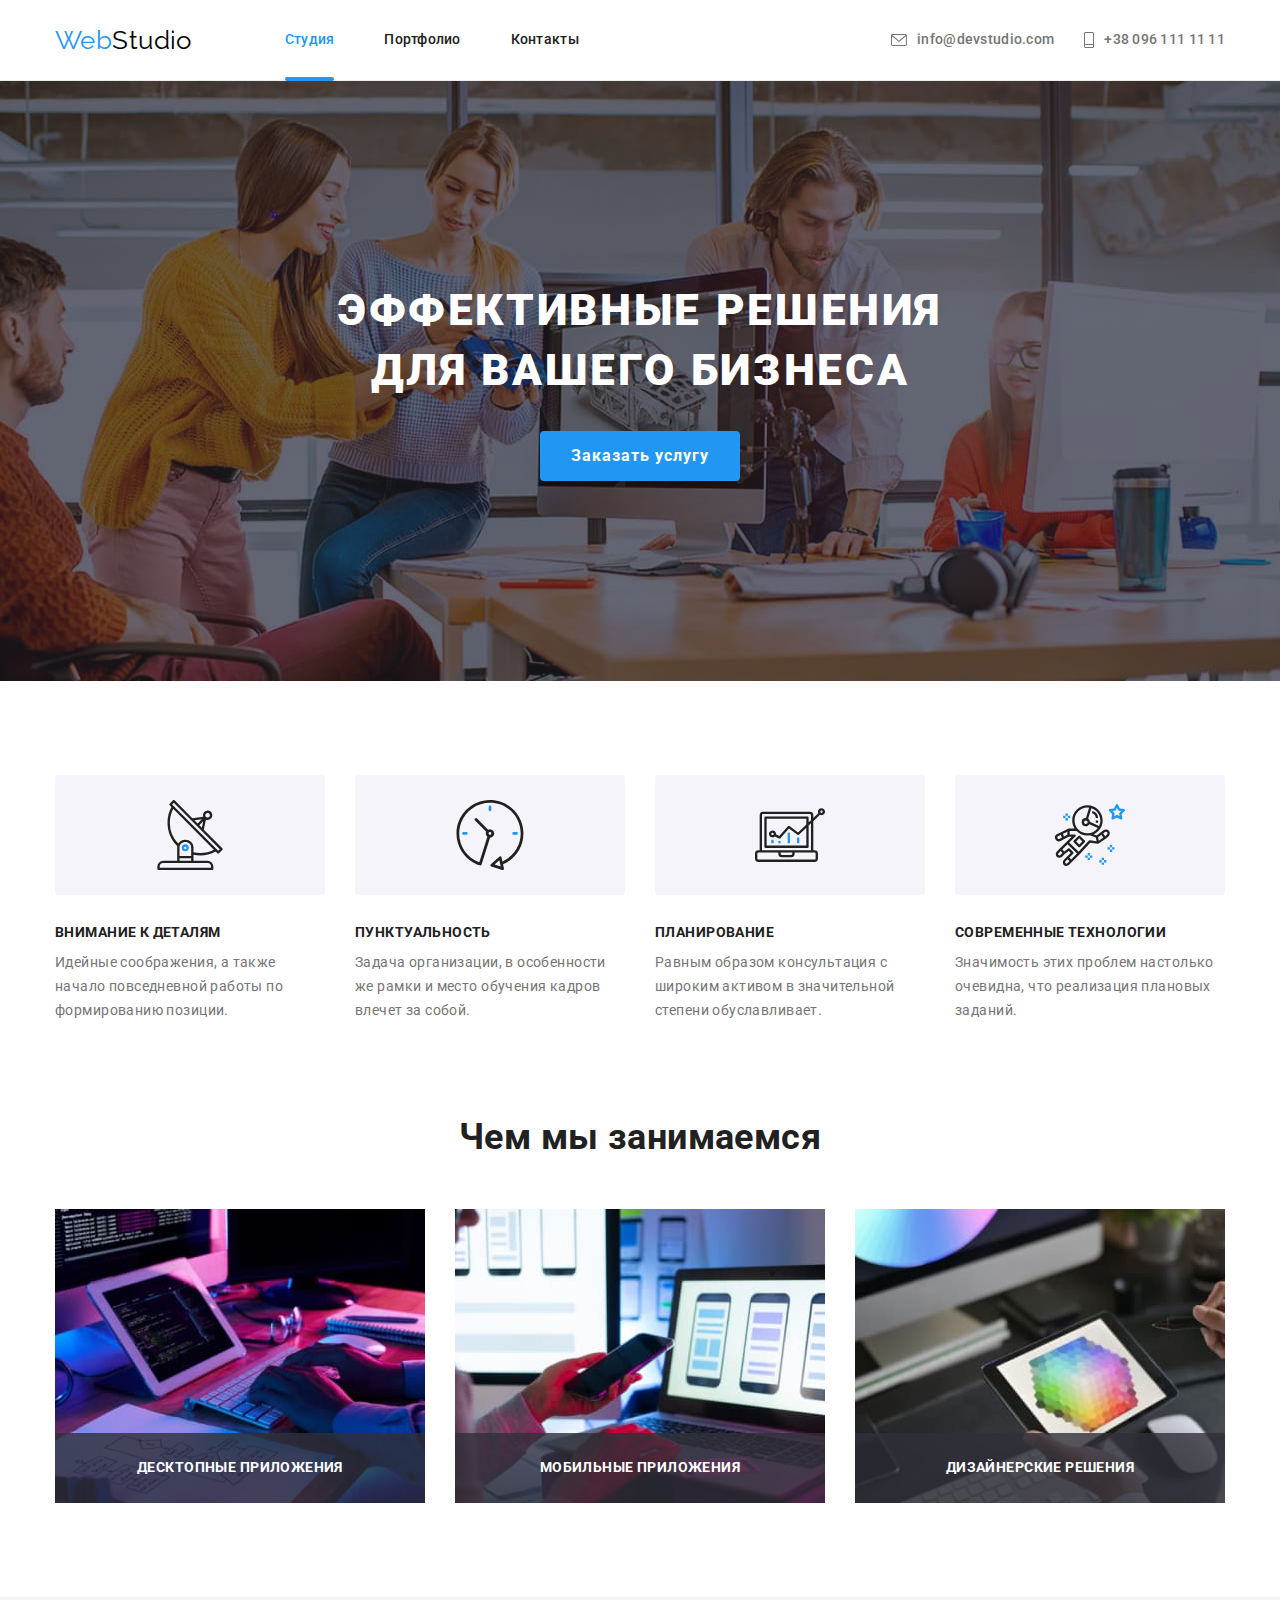
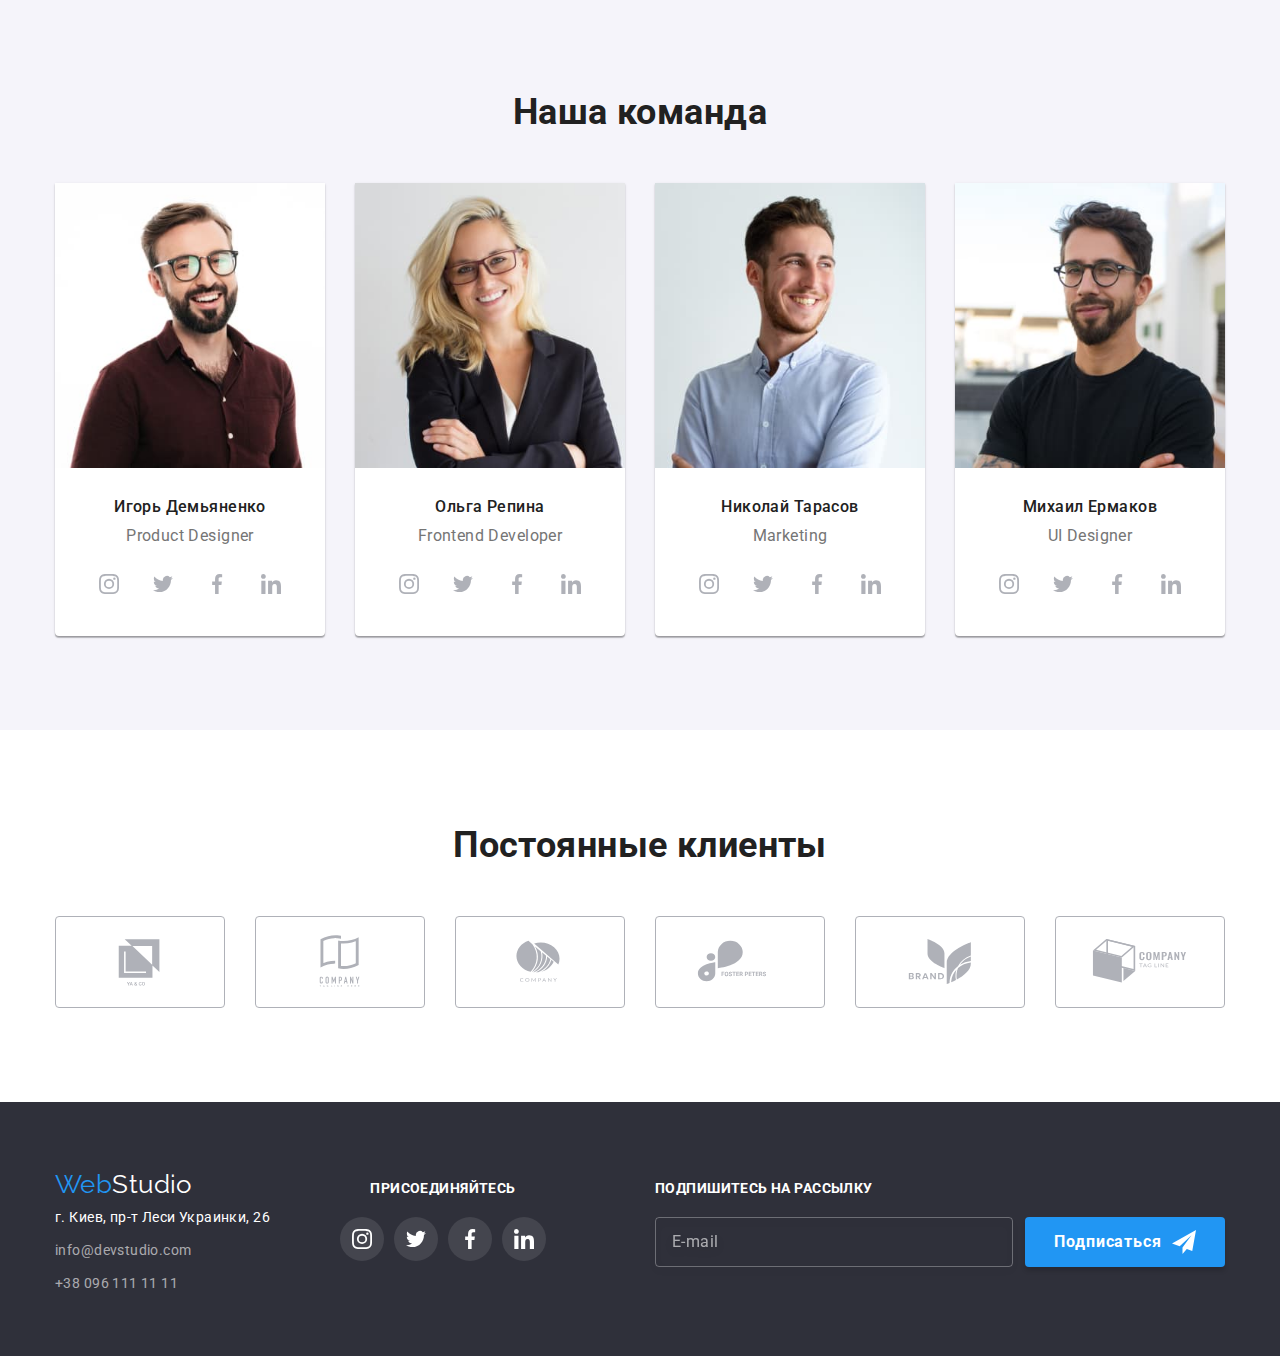
==== commit a8faf51b: "final" ====
--- a/index.html
+++ b/index.html
@@ -157,8 +157,8 @@
                     <ul class="list team__list card-set">
                         <li class="card-set__item team__item">
                           <picture>
-                            <source srcset="./image/index/member-1_mob_1x.jpg 1x, ./image/index/member-1_mob_2x.jpg 2x">
-                            <source srcset="./image/index/member-1_tab_1x.jpg 1x, ./image/index/member-1_tab_2x.jpg 2x" media="(min-width: 768px)">
+                            <source srcset="./image/index/member-1_mob_1x.jpg 1x, ./image/index/member-1_mob_2x.jpg 2x" media="(max-width: 767px)">
+                            <source srcset="./image/index/member-1_tab_1x.jpg 1x, ./image/index/member-1_tab_2x.jpg 2x" media="(min-width: 768px)" media="(max-width: 1199px)">
                             <source srcset="./image/index/member-1_pc_1x.jpg 1x, ./image/index/member-1_pc_2x.jpg 2x" media="(min-width: 1200px)">
                             <img src="./image/index/member-1_mob_1x.jpg" alt="Фото Игоря Демьяненко">
                           </picture>
@@ -192,8 +192,8 @@
                         </li>
                         <li class="card-set__item team__item">
                           <picture>
-                            <source srcset="./image/index/member-2_mob_1x.jpg 1x, ./image/index/member-2_mob_2x.jpg 2x">
-                            <source srcset="./image/index/member-2_tab_1x.jpg 1x, ./image/index/member-2_tab_2x.jpg 2x" media="(min-width: 768px)">
+                            <source srcset="./image/index/member-2_mob_1x.jpg 1x, ./image/index/member-2_mob_2x.jpg 2x" media="(max-width: 767px)">
+                            <source srcset="./image/index/member-2_tab_1x.jpg 1x, ./image/index/member-2_tab_2x.jpg 2x" media="(min-width: 768px)" media="(max-width: 1199px)">
                             <source srcset="./image/index/member-2_pc_1x.jpg 1x, ./image/index/member-2_pc_2x.jpg 2x" media="(min-width: 1200px)">
                             <img src="./image/index/member-2_mob_1x.jpg" alt="Фото Ольги Репиной">
                           </picture>
@@ -226,8 +226,8 @@
                         </li>
                         <li class="card-set__item team__item">
                           <picture>
-                            <source srcset="./image/index/member-3_mob_1x.jpg 1x, ./image/index/member-3_mob_2x.jpg 2x">
-                            <source srcset="./image/index/member-3_tab_1x.jpg 1x, ./image/index/member-3_tab_2x.jpg 2x" media="(min-width: 768px)">
+                            <source srcset="./image/index/member-3_mob_1x.jpg 1x, ./image/index/member-3_mob_2x.jpg 2x" media="(max-width: 767px)">
+                            <source srcset="./image/index/member-3_tab_1x.jpg 1x, ./image/index/member-3_tab_2x.jpg 2x" media="(min-width: 768px)" media="(max-width: 1199px">
                             <source srcset="./image/index/member-3_pc_1x.jpg 1x, ./image/index/member-3_pc_2x.jpg 2x" media="(min-width: 1200px)">
                             <img src="./image/index/member-3_mob_1x.jpg" alt="Фото Николая Тарасова">
                           </picture>
@@ -261,8 +261,8 @@
                         </li>
                         <li class="card-set__item team__item">
                           <picture>
-                            <source srcset="./image/index/member-4_mob_1x.jpg 1x, ./image/index/member-4_mob_2x.jpg 2x">
-                            <source srcset="./image/index/member-4_tab_1x.jpg 1x, ./image/index/member-4_tab_2x.jpg 2x" media="(min-width: 768px)">
+                            <source srcset="./image/index/member-4_mob_1x.jpg 1x, ./image/index/member-4_mob_2x.jpg 2x" media="(max-width: 767px)">
+                            <source srcset="./image/index/member-4_tab_1x.jpg 1x, ./image/index/member-4_tab_2x.jpg 2x" media="(min-width: 768px)" media="(max-width:1199px)">
                             <source srcset="./image/index/member-4_pc_1x.jpg 1x, ./image/index/member-4_pc_2x.jpg 2x" media="(min-width: 1200px)">
                             <img src="./image/index/member-4_mob_1x.jpg" alt="Фото Михаила Ермакова">
                           </picture>
--- a/css/main.min.css
+++ b/css/main.min.css
@@ -1 +1 @@
-h1,h2,h3,p,ul{margin-top:0;margin-bottom:0}ul{padding-left:0}img{display:block;max-width:100%;height:auto}svg{display:block}body{font-family:"Roboto",sans-serif;font-size:14px;line-height:1.71;letter-spacing:.03em;color:#757575}.link{text-decoration:none;color:inherit}.list{list-style:none}.visually-hidden{position:absolute !important;clip:rect(1px 1px 1px 1px);padding:0 !important;border:0 !important;height:1px !important;width:1px !important;overflow:hidden}.section{padding-top:60px;padding-bottom:60px}@media screen and (min-width: 1200px){.section{padding-top:94px;padding-bottom:94px}}.section__title{color:#212121;text-align:center;font-size:28px;line-height:1.17;margin-bottom:30px}@media screen and (min-width: 1200px){.section__title{font-size:36px;margin-bottom:50px}}.container{width:100%;margin-left:auto;margin-right:auto;padding-left:15px;padding-right:15px}@media screen and (min-width: 480px){.container{width:480px}}@media screen and (min-width: 768px){.container{width:768px}}@media screen and (min-width: 1200px){.container{width:1200px}}.logo{font-family:"Raleway",sans-serif;color:#2196f3}.logo--header{color:#000}.logo__logo{margin-bottom:20px}.logo--footer{color:#fff}@media screen and (min-width: 769px){.logo{font-size:26px}}@media screen and (max-width: 768px){.logo{font-weight:700;font-size:24px;line-height:1.1666;display:-webkit-box;display:-ms-flexbox;display:flex}}.icon-set{display:-webkit-box;display:-ms-flexbox;display:flex;-ms-flex-wrap:wrap;flex-wrap:wrap;margin-left:-10px;margin-top:-10px}.icon-set__item{margin-left:10px;margin-top:10px;border-radius:50%}.icon-set__link{display:-webkit-box;display:-ms-flexbox;display:flex;width:44px;height:44px;border-radius:50%;-webkit-box-align:center;-ms-flex-align:center;align-items:center;-webkit-box-pack:center;-ms-flex-pack:center;justify-content:center;-webkit-transition:background-color 250ms cubic-bezier(0.4, 0, 0.2, 1);transition:background-color 250ms cubic-bezier(0.4, 0, 0.2, 1)}.icon-set__link:hover,.icon-set__link:focus{background-color:#2196f3}.icon-set__link:hover .icon-set__icon,.icon-set__link:focus .icon-set__icon{fill:#fff}.icon-set__icon--team{fill:#afb1b8;-webkit-transition:fill 250ms cubic-bezier(0.4, 0, 0.2, 1);transition:fill 250ms cubic-bezier(0.4, 0, 0.2, 1)}.icon-set__link--footer{fill:#fff;background-color:rgba(255,255,255,.1)}.header{border-bottom:1px solid #ececec}.header__pages-link,.header__contacts-link{-webkit-transition:color 250ms cubic-bezier(0.4, 0, 0.2, 1);transition:color 250ms cubic-bezier(0.4, 0, 0.2, 1)}.header__pages-link:hover,.header__pages-link:focus,.header__contacts-link:hover,.header__contacts-link:focus{color:#2196f3}.header__container{display:-webkit-box;display:-ms-flexbox;display:flex;-webkit-box-align:center;-ms-flex-align:center;align-items:center;padding-top:10px;padding-bottom:10px;-webkit-box-pack:justify;-ms-flex-pack:justify;justify-content:space-between}.header__contacts-icon{display:none}.header__pages-link{color:#212121}.header__pages-link--active{color:#2196f3}.header__contacts-item{font-weight:500;font-size:34px;line-height:1.176;letter-spacing:.02em}.header__contacts-list{display:-webkit-box;display:-ms-flexbox;display:flex;-webkit-box-orient:vertical;-webkit-box-direction:normal;-ms-flex-direction:column;flex-direction:column}.header__contacts-bottom{font-weight:500;font-size:24px;line-height:1.166;letter-spacing:.02em;z-index:9}.header__social-list{display:-webkit-box;display:-ms-flexbox;display:flex;-ms-flex-wrap:wrap;flex-wrap:wrap;gap:10px}.header__social-item:not(:last-child){border-right:1px solid rgba(33,33,33,.2);padding-right:5px}.header__social-link{color:#2196f3;font-weight:500;font-size:18px;line-height:1.22;letter-spacing:.02em}.header__contacts-top{-webkit-box-ordinal-group:0;-ms-flex-order:-1;order:-1;margin-bottom:32px}.header__contacts-list{margin-bottom:64px}.header__mobile-menu{display:none;position:absolute;top:0;left:0;width:100%;height:100vh;background-color:#fff;padding:48px 40px;z-index:1}.header__mobile-menu.is-open{display:block;display:-webkit-box;display:-ms-flexbox;display:flex;-webkit-box-orient:vertical;-webkit-box-direction:normal;-ms-flex-direction:column;flex-direction:column;-webkit-box-pack:justify;-ms-flex-pack:justify;justify-content:space-between}.header__pages-item{margin-bottom:30px}.header__pages-item:last-child{margin-bottom:0}.header__pages-list{font-weight:500;font-size:40px;line-height:1.175;letter-spacing:.02em}.burger__button-menu{position:relative;border:none;background-color:rgba(0,0,0,0);padding:0;z-index:2}.burger__button-menu{fill:#212121;-webkit-transition:color 250ms cubic-bezier(0.4, 0, 0.2, 1);transition:color 250ms cubic-bezier(0.4, 0, 0.2, 1)}.burger__button-menu:hover,.burger__button-menu:focus{fill:#2196f3}.burger__close{display:none}.burger__button-menu.is-open .burger__close{display:block}.burger__button-menu.is-open .burger__menu{display:none}@media screen and (min-width: 768px){.header__container{width:768px;position:relative;padding-top:0;padding-bottom:0}.header__social-list{display:none}.header__mobile-menu{position:static;height:auto;padding:0;display:-webkit-box;display:-ms-flexbox;display:flex;-webkit-box-align:center;-ms-flex-align:center;align-items:center;margin-left:88px;-webkit-box-pack:justify;-ms-flex-pack:justify;justify-content:space-between}.header__container,.header__nav{display:-webkit-box;display:-ms-flexbox;display:flex;-webkit-box-align:center;-ms-flex-align:center;align-items:center}.header__contacts-top{-webkit-box-ordinal-group:1;-ms-flex-order:0;order:0;margin-bottom:0px}.header__pages-list{display:-webkit-box;display:-ms-flexbox;display:flex;width:294px;-webkit-box-pack:justify;-ms-flex-pack:justify;justify-content:space-between;font-weight:500;font-size:14px;line-height:1.14;letter-spacing:.02em}.header__contacts-list{margin-bottom:0}.header__pages-item{-webkit-box-pack:justify;-ms-flex-pack:justify;justify-content:space-between;margin-bottom:0}.header__pages-link,.header__contacts-link{font-weight:500;line-height:1.14;letter-spacing:.02em;-webkit-transition:color 250ms cubic-bezier(0.4, 0, 0.2, 1);transition:color 250ms cubic-bezier(0.4, 0, 0.2, 1)}.header__pages-link:hover,.header__pages-link:focus,.header__contacts-link:hover,.header__contacts-link:focus{color:#2196f3}.header__pages-link{color:#212121;padding-top:32px;padding-bottom:32px;position:relative;display:block}.header__pages-link--active{color:#2196f3}.header__pages-link--active::after{position:absolute;display:block;bottom:-1px;content:"";width:100%;height:4px;border-radius:2px;background-color:#2196f3}.header__contacts-link{display:-webkit-box;display:-ms-flexbox;display:flex;-webkit-box-align:center;-ms-flex-align:center;align-items:center;font-size:12px}.header__contacts-icon{display:block;margin-right:10px;fill:currentColor}.header .burger__button-menu{display:none}.header__contacts-item:first-child{margin-bottom:10px}}@media screen and (min-width: 1200px){.header__container{width:1200px}.header__contacts-list{display:-webkit-box;display:-ms-flexbox;display:flex;-webkit-box-align:center;-ms-flex-align:center;align-items:center;-webkit-box-orient:horizontal;-webkit-box-direction:normal;-ms-flex-direction:row;flex-direction:row}.header__contacts-item{margin-right:30px}.header .header__contacts-item:not(:last-child){margin-bottom:0}.header__contacts-item:last-child{margin-right:0}.header__mobile-menu{margin-left:93px}.header__contacts-link{font-size:14px;line-height:1.14;letter-spacing:.02em}}.button{font-family:inherit;cursor:pointer;border-radius:4px;border:rgba(0,0,0,0)}.hero-button{display:-webkit-box;display:-ms-flexbox;display:flex;-webkit-box-pack:center;-ms-flex-pack:center;justify-content:center;-webkit-box-align:center;-ms-flex-align:center;align-items:center;margin-left:auto;margin-right:auto;min-width:200px;padding:10px 28px;background-color:#2196f3;color:#fff;font-weight:700;font-size:16px;line-height:1.88;letter-spacing:.06em;-webkit-box-shadow:0px 4px 4px rgba(0,0,0,.15);box-shadow:0px 4px 4px rgba(0,0,0,.15);-webkit-transition:background-color 250ms cubic-bezier(0.4, 0, 0.2, 1);transition:background-color 250ms cubic-bezier(0.4, 0, 0.2, 1)}.hero-button:hover,.hero-button:focus{background-color:#188ce8}.hero{height:auto;background-color:#2f303a;text-align:center;padding-top:118px;padding-bottom:118px}.hero__title{font-size:26px;line-height:1.62;max-width:360px;height:auto;color:#fff;margin-left:auto;margin-right:auto;margin-bottom:30px;font-weight:900;text-align:center;letter-spacing:.06em;text-transform:uppercase}@media screen and (min-width: 1200px){.hero{padding-top:200px;padding-bottom:200px}.hero__title{font-size:44px;line-height:1.36;max-width:696px;height:auto}}.overlay{margin-left:auto;margin-right:auto;background-repeat:no-repeat;background-position:center;background-size:cover;background-image:-webkit-gradient(linear, left top, right top, from(rgba(47, 48, 58, 0.4)), to(rgba(47, 48, 58, 0.4))),url(../../image/index/hero_mobile_1x.jpg);background-image:linear-gradient(to right, rgba(47, 48, 58, 0.4), rgba(47, 48, 58, 0.4)),url(../../image/index/hero_mobile_1x.jpg)}@media(-webkit-min-device-pixel-ratio: 2), (min-resolution: 2dppx){.overlay{background-image:-webkit-gradient(linear, left top, right top, from(rgba(47, 48, 58, 0.4)), to(rgba(47, 48, 58, 0.4))),url(../../image/index/hero_mobile_2x.jpg);background-image:linear-gradient(to right, rgba(47, 48, 58, 0.4), rgba(47, 48, 58, 0.4)),url(../../image/index/hero_mobile_2x.jpg)}}@media screen and (min-width: 768px){.overlay{background-image:-webkit-gradient(linear, left top, right top, from(rgba(47, 48, 58, 0.4)), to(rgba(47, 48, 58, 0.4))),url(../../image/index/hero_tablet_1x.jpg);background-image:linear-gradient(to right, rgba(47, 48, 58, 0.4), rgba(47, 48, 58, 0.4)),url(../../image/index/hero_tablet_1x.jpg)}}@media screen and (min-width: 768px)and (-webkit-min-device-pixel-ratio: 2), screen and (min-width: 768px)and (min-resolution: 2dppx){.overlay{background-image:-webkit-gradient(linear, left top, right top, from(rgba(47, 48, 58, 0.4)), to(rgba(47, 48, 58, 0.4))),url(../../image/index/hero_tablet_2x.jpg);background-image:linear-gradient(to right, rgba(47, 48, 58, 0.4), rgba(47, 48, 58, 0.4)),url(../../image/index/hero_tablet_2x.jpg)}}@media screen and (min-width: 1200px){.overlay{background-image:-webkit-gradient(linear, left top, right top, from(rgba(47, 48, 58, 0.4)), to(rgba(47, 48, 58, 0.4))),url(../../image/index/hero_pc_1x.jpg);background-image:linear-gradient(to right, rgba(47, 48, 58, 0.4), rgba(47, 48, 58, 0.4)),url(../../image/index/hero_pc_1x.jpg)}}@media screen and (min-width: 1200px)and (-webkit-min-device-pixel-ratio: 2), screen and (min-width: 1200px)and (min-resolution: 2dppx){.overlay{background-image:-webkit-gradient(linear, left top, right top, from(rgba(47, 48, 58, 0.4)), to(rgba(47, 48, 58, 0.4))),url(../../image/index/hero_pc_2x.jpg);background-image:linear-gradient(to right, rgba(47, 48, 58, 0.4), rgba(47, 48, 58, 0.4)),url(../../image/index/hero_pc_2x.jpg)}}@media screen and (max-width: 767px){.benefits__list{-ms-flex-wrap:nowrap;flex-wrap:nowrap}}.benefits__list{-ms-flex-wrap:nowrap;flex-wrap:nowrap}@media screen and (min-width: 768px){.benefits__item{-ms-flex-preferred-size:calc(50% - 30px);flex-basis:calc(50% - 30px)}}@media screen and (min-width: 1200px){.benefits__item{-ms-flex-preferred-size:calc(25% - 30px);flex-basis:calc(25% - 30px)}}.benefits__title{color:#212121;font-size:14px;line-height:1.14;text-transform:uppercase;margin-bottom:10px}@media screen and (max-width: 767px){.benefits__title{text-align:center}}.benefits__icon-wrapper{height:120px;background-color:#f5f4fa;border-radius:4px;padding-top:25px;padding-bottom:25px;margin-bottom:30px}.benefits__icon{margin-left:auto;margin-right:auto}@media screen and (min-width: 1200px){.benefits{padding-bottom:0}}.examples{display:none}@media screen and (min-width: 1200px){.examples{display:block}.examples__item{position:relative;-ms-flex-preferred-size:calc(33.3333333333% - 30px);flex-basis:calc(33.3333333333% - 30px)}.examples__wrap{position:absolute;bottom:0;width:100%;height:70px;display:-webkit-box;display:-ms-flexbox;display:flex;-webkit-box-pack:center;-ms-flex-pack:center;justify-content:center;-webkit-box-align:center;-ms-flex-align:center;align-items:center;background-color:rgba(47,48,58,.8)}.examples__title{font-size:14px;line-height:1.14;text-transform:uppercase;color:#fff}}.card-set{display:-webkit-box;display:-ms-flexbox;display:flex;-ms-flex-wrap:wrap;flex-wrap:wrap;margin-left:-30px;margin-top:-30px}.card-set__item{margin-left:30px;margin-top:30px}.team{background-color:#f5f4fa}.team__item{background:#fff;-webkit-box-shadow:0px 1px 3px rgba(0,0,0,.12),0px 1px 1px rgba(0,0,0,.14),0px 2px 1px rgba(0,0,0,.2);box-shadow:0px 1px 3px rgba(0,0,0,.12),0px 1px 1px rgba(0,0,0,.14),0px 2px 1px rgba(0,0,0,.2);border-radius:0px 0px 4px 4px;text-align:center;max-width:450px}.team__content{padding:30px 15px;display:-webkit-box;display:-ms-flexbox;display:flex;-webkit-box-orient:vertical;-webkit-box-direction:normal;-ms-flex-direction:column;flex-direction:column;-webkit-box-align:center;-ms-flex-align:center;align-items:center}.team__member{color:#212121;font-weight:500;font-size:16px;line-height:1.18;margin-bottom:10px}.team__job{font-size:16px;line-height:1.18;margin-bottom:16px}.team .card-set{-ms-flex-wrap:nowrap;flex-wrap:nowrap;-webkit-box-orient:vertical;-webkit-box-direction:normal;-ms-flex-direction:column;flex-direction:column}@media screen and (min-width: 768px){.team__item{-ms-flex-preferred-size:calc(50% - 30px);flex-basis:calc(50% - 30px)}.team .card-set{-ms-flex-wrap:wrap;flex-wrap:wrap;-webkit-box-orient:horizontal;-webkit-box-direction:normal;-ms-flex-direction:row;flex-direction:row}}@media screen and (min-width: 1200px){.team__item{-ms-flex-preferred-size:calc(25% - 30px);flex-basis:calc(25% - 30px)}}.clients__list{display:-webkit-box;display:-ms-flexbox;display:flex;-ms-flex-wrap:wrap;flex-wrap:wrap;-webkit-box-pack:center;-ms-flex-pack:center;justify-content:center;margin-left:-30px;margin-top:-30px}.clients__link{height:92px;display:-webkit-box;display:-ms-flexbox;display:flex;-webkit-box-align:center;-ms-flex-align:center;align-items:center;-webkit-box-pack:center;-ms-flex-pack:center;justify-content:center;border:1px solid #afb1b8;border-radius:4px;fill:#afb1b8;-webkit-transition:fill 250ms cubic-bezier(0.4, 0, 0.2, 1),border 250ms cubic-bezier(0.4, 0, 0.2, 1);transition:fill 250ms cubic-bezier(0.4, 0, 0.2, 1),border 250ms cubic-bezier(0.4, 0, 0.2, 1)}.clients__link:hover,.clients__link:focus{border:1px solid #2196f3;fill:#2196f3}.clients__item{-ms-flex-preferred-size:calc(50% - 30px);flex-basis:calc(50% - 30px)}@media screen and (max-width: 480px){.clients__item{-ms-flex-preferred-size:calc(50% - 30px);flex-basis:calc(50% - 30px)}}@media screen and (min-width: 768px){.clients__item{-ms-flex-preferred-size:calc(33.3333333333% - 30px);flex-basis:calc(33.3333333333% - 30px)}}@media screen and (min-width: 1200px){.clients__item{-ms-flex-preferred-size:calc(16.6666666667% - 30px);flex-basis:calc(16.6666666667% - 30px)}}.footer{background-color:#2f303a;padding-top:60px;padding-bottom:60px;text-align:center}.footer-join__text,.footer-subscribe__text{font-weight:700;font-size:14px;line-height:1.14;text-transform:uppercase;color:#fff;margin-bottom:20px;display:inline-block}.footer__address{margin-bottom:60px}.footer-address{font-style:inherit}.footer-address__item:not(:last-child){margin-bottom:9px}.footer-subscribe__icon{fill:#fff;margin-left:10px}.footer-join__container{max-width:100%;margin-bottom:60px;display:-webkit-box;display:-ms-flexbox;display:flex;-webkit-box-orient:vertical;-webkit-box-direction:normal;-ms-flex-direction:column;flex-direction:column;-webkit-box-align:center;-ms-flex-align:center;align-items:center}.footer-subscribe__form{max-width:100%}.footer__logo{margin-bottom:20px;-webkit-box-pack:center;-ms-flex-pack:center;justify-content:center}.footer-subscribe__input{display:block;height:50px;margin-bottom:20px}.footer-address__link[target=_blank]{color:#fff}.footer-address__link{color:rgba(255,255,255,.6);-webkit-transition:color 250ms cubic-bezier(0.4, 0, 0.2, 1);transition:color 250ms cubic-bezier(0.4, 0, 0.2, 1)}.footer-address__link:hover,.footer-address__link:focus{color:#2196f3}.footer-subscribe__form{display:-webkit-box;display:-ms-flexbox;display:flex;-webkit-box-orient:vertical;-webkit-box-direction:normal;-ms-flex-direction:column;flex-direction:column}.footer-subscribe__input{border:1px solid rgba(255,255,255,.3);-webkit-filter:drop-shadow(0px 4px 4px rgba(0, 0, 0, 0.15));filter:drop-shadow(0px 4px 4px rgba(0, 0, 0, 0.15));border-radius:4px;background-color:rgba(0,0,0,0);padding:15px 16px;color:#fff;font-size:16px;line-height:1.25;letter-spacing:.03em}.footer-subscribe__input::-webkit-input-placeholder{font-size:16px;line-height:1.25;letter-spacing:.03em;color:rgba(255,255,255,.6)}.footer-subscribe__input::-moz-placeholder{font-size:16px;line-height:1.25;letter-spacing:.03em;color:rgba(255,255,255,.6)}.footer-subscribe__input:-ms-input-placeholder{font-size:16px;line-height:1.25;letter-spacing:.03em;color:rgba(255,255,255,.6)}.footer-subscribe__input::-ms-input-placeholder{font-size:16px;line-height:1.25;letter-spacing:.03em;color:rgba(255,255,255,.6)}.footer-subscribe__input::placeholder{font-size:16px;line-height:1.25;letter-spacing:.03em;color:rgba(255,255,255,.6)}@media screen and (min-width: 768px){.footer__container{display:-webkit-box;display:-ms-flexbox;display:flex;-ms-flex-wrap:wrap;flex-wrap:wrap}.footer__address{margin-left:76px}.footer-join__container{margin-left:165px}.footer-address__item:not(:last-child){margin-bottom:8px}.footer-subscribe__container{margin-left:auto;margin-right:auto}.footer-subscribe__input{width:450px}}@media screen and (min-width: 1200px){.footer{background-color:#2f303a;padding-top:60px;padding-bottom:60px;text-align:left}.footer__container{display:-webkit-box;display:-ms-flexbox;display:flex;-webkit-box-align:baseline;-ms-flex-align:baseline;align-items:baseline}.footer__address{margin:0}.footer__logo{margin-bottom:20px}.footer-address{font-style:inherit}.footer-address__item:not(:last-child){margin-bottom:9px}.footer-address__link[target=_blank]{color:#fff}.footer-address__link{color:rgba(255,255,255,.6);-webkit-transition:color 250ms cubic-bezier(0.4, 0, 0.2, 1);transition:color 250ms cubic-bezier(0.4, 0, 0.2, 1)}.footer-address__link:hover,.footer-address__link:focus{color:#2196f3}.footer-join__container{width:206px;margin-left:70px;margin-bottom:0}.footer-join__text,.footer-subscribe__text{font-weight:700;font-size:14px;line-height:1.14;text-transform:uppercase;color:#fff;margin-bottom:20px;display:inline-block}.footer-subscribe__container{margin-left:auto;margin-right:0}.footer-subscribe__input{width:358px;height:50px;margin-right:12px;border:1px solid rgba(255,255,255,.3);-webkit-filter:drop-shadow(0px 4px 4px rgba(0, 0, 0, 0.15));filter:drop-shadow(0px 4px 4px rgba(0, 0, 0, 0.15));border-radius:4px;background-color:rgba(0,0,0,0);padding:15px 16px;color:#fff;font-size:16px;line-height:1.25;letter-spacing:.03em}.footer-subscribe__input::-webkit-input-placeholder{font-size:16px;line-height:1.25;letter-spacing:.03em;color:rgba(255,255,255,.6)}.footer-subscribe__input::-moz-placeholder{font-size:16px;line-height:1.25;letter-spacing:.03em;color:rgba(255,255,255,.6)}.footer-subscribe__input:-ms-input-placeholder{font-size:16px;line-height:1.25;letter-spacing:.03em;color:rgba(255,255,255,.6)}.footer-subscribe__input::-ms-input-placeholder{font-size:16px;line-height:1.25;letter-spacing:.03em;color:rgba(255,255,255,.6)}.footer-subscribe__input::placeholder{font-size:16px;line-height:1.25;letter-spacing:.03em;color:rgba(255,255,255,.6)}.footer-subscribe__form{-webkit-box-orient:horizontal;-webkit-box-direction:normal;-ms-flex-direction:row;flex-direction:row}.footer-subscribe__input{margin-bottom:0}.footer-subscribe__icon{fill:#fff;margin-left:10px}}.backdrop{z-index:10;position:fixed;left:0;top:0;width:100%;height:100%;visibility:visible;background-color:rgba(0,0,0,.2);-webkit-transition:opacity 250ms cubic-bezier(0.4, 0, 0.2, 1),visibility 250ms cubic-bezier(0.4, 0, 0.2, 1);transition:opacity 250ms cubic-bezier(0.4, 0, 0.2, 1),visibility 250ms cubic-bezier(0.4, 0, 0.2, 1)}.backdrop.is-hidden{visibility:hidden;opacity:0;pointer-events:none}.modal{position:absolute;-webkit-transform:translate(-50%, -50%) scale(1);transform:translate(-50%, -50%) scale(1);left:50%;top:50%;padding:40px;text-align:center;max-width:100%;-webkit-transition:-webkit-transform 250ms cubic-bezier(0.4, 0, 0.2, 1) 250ms;transition:-webkit-transform 250ms cubic-bezier(0.4, 0, 0.2, 1) 250ms;transition:transform 250ms cubic-bezier(0.4, 0, 0.2, 1) 250ms;transition:transform 250ms cubic-bezier(0.4, 0, 0.2, 1) 250ms, -webkit-transform 250ms cubic-bezier(0.4, 0, 0.2, 1) 250ms;border-radius:4px;background-color:#fff;-webkit-box-shadow:0px 1px 3px rgba(0,0,0,.12),0px 1px 1px rgba(0,0,0,.14),0px 2px 1px rgba(0,0,0,.2);box-shadow:0px 1px 3px rgba(0,0,0,.12),0px 1px 1px rgba(0,0,0,.14),0px 2px 1px rgba(0,0,0,.2)}.backdrop.is-hidden .modal{-webkit-transform:translate(-50%, -50%) scale(1.2);transform:translate(-50%, -50%) scale(1.2)}.modal__title{color:#212121;font-weight:700;font-size:20px;line-height:1.5;letter-spacing:.03em;margin-bottom:12px}.modal__form{width:100%}.modal__item{position:relative;display:-webkit-box;display:-ms-flexbox;display:flex;-webkit-box-orient:vertical;-webkit-box-direction:normal;-ms-flex-direction:column;flex-direction:column;margin-bottom:10px}.modal__item--comment{margin-bottom:20px}.modal__label{color:#757575;margin-right:auto;font-size:12px;line-height:1.16;letter-spacing:.01em;margin-bottom:4px}.modal__input{width:100%;height:40px;border:1px solid;border-color:rgba(33,33,33,.2);border-radius:4px;padding:12px 12px 12px 42px;outline:none}.modal__input--comment{height:120px;padding-left:16px;padding-right:16px;resize:none}.modal__input:hover,.modal__input:focus{border-color:#2196f3}.modal__input::-webkit-input-placeholder{color:rgba(117,117,117,.5);font-size:14px;line-height:1.14;letter-spacing:.01em}.modal__input::-moz-placeholder{color:rgba(117,117,117,.5);font-size:14px;line-height:1.14;letter-spacing:.01em}.modal__input:-ms-input-placeholder{color:rgba(117,117,117,.5);font-size:14px;line-height:1.14;letter-spacing:.01em}.modal__input::-ms-input-placeholder{color:rgba(117,117,117,.5);font-size:14px;line-height:1.14;letter-spacing:.01em}.modal__input::placeholder{color:rgba(117,117,117,.5);font-size:14px;line-height:1.14;letter-spacing:.01em}.modal__policy{color:#757575;cursor:pointer;font-size:12px;line-height:1.16}.modal__icon{position:absolute;left:12px;bottom:11px;fill:#212121;-webkit-transition:fill 250ms cubic-bezier(0.4, 0, 0.2, 1);transition:fill 250ms cubic-bezier(0.4, 0, 0.2, 1)}.modal__input:hover~.modal__icon,.modal__input:focus~.modal__icon{fill:#2196f3}.modal__checkbox{margin-bottom:30px}.modal__checkbox-input{position:absolute;clip:rect(1px 1px 1px 1px);padding:0;border:0;height:1px;width:1px;overflow:hidden}.modal__policy-link{color:#2196f3;margin-left:4px}.modal__checkbox-icon{display:inline-block;border:2px solid;border-color:#212121;border-radius:2px;width:16px;height:15px;margin-right:7px}.modal__checkbox-input:checked+.modal__policy .modal__checkbox-icon{background-color:#2196f3;border-color:rgba(0,0,0,0);background-image:url("../image/icon-check.svg");background-size:contain;background-origin:border-box}.modal__close-button{position:absolute;right:8px;top:8px;width:30px;height:30px;border-radius:50%;display:-webkit-box;display:-ms-flexbox;display:flex;-webkit-box-pack:center;-ms-flex-pack:center;justify-content:center;-webkit-box-align:center;-ms-flex-align:center;align-items:center;cursor:pointer;border:1px solid rgba(0,0,0,.1);background-color:#fff;fill:#000;-webkit-transition:fill 250ms cubic-bezier(0.4, 0, 0.2, 1);transition:fill 250ms cubic-bezier(0.4, 0, 0.2, 1)}.modal__close-button:hover,.modal__close-button:focus{fill:#2196f3}@media screen and (min-width: 480px){.modal{width:450px}.modal__policy{display:-webkit-box;display:-ms-flexbox;display:flex;-webkit-box-align:center;-ms-flex-align:center;align-items:center;-webkit-box-pack:center;-ms-flex-pack:center;justify-content:center}}@media screen and (min-width: 1200px){.modal{width:528px}.modal__title{line-height:1.15}.modal__policy{font-size:14px}}.filter__button-set{display:-webkit-box;display:-ms-flexbox;display:flex;-ms-flex-wrap:wrap;flex-wrap:wrap;margin-bottom:40px;margin-left:-8px;margin-top:-15px}.filter__item{margin-left:8px;margin-top:15px}.filter__button{background-color:#f5f4fa;color:#212121;font-weight:500;font-size:16px;line-height:1.62;letter-spacing:.03em;padding:6px 22px;-webkit-transition:background-color 250ms cubic-bezier(0.4, 0, 0.2, 1),color 250ms cubic-bezier(0.4, 0, 0.2, 1),-webkit-box-shadow 250ms cubic-bezier(0.4, 0, 0.2, 1);transition:background-color 250ms cubic-bezier(0.4, 0, 0.2, 1),color 250ms cubic-bezier(0.4, 0, 0.2, 1),-webkit-box-shadow 250ms cubic-bezier(0.4, 0, 0.2, 1);transition:background-color 250ms cubic-bezier(0.4, 0, 0.2, 1),color 250ms cubic-bezier(0.4, 0, 0.2, 1),box-shadow 250ms cubic-bezier(0.4, 0, 0.2, 1);transition:background-color 250ms cubic-bezier(0.4, 0, 0.2, 1),color 250ms cubic-bezier(0.4, 0, 0.2, 1),box-shadow 250ms cubic-bezier(0.4, 0, 0.2, 1),-webkit-box-shadow 250ms cubic-bezier(0.4, 0, 0.2, 1)}.filter__button:hover,.filter__button:focus{background-color:#2196f3;color:#fff;-webkit-box-shadow:0px 3px 1px rgba(0,0,0,.1),0px 1px 2px rgba(0,0,0,.08),0px 2px 2px rgba(0,0,0,.12);box-shadow:0px 3px 1px rgba(0,0,0,.1),0px 1px 2px rgba(0,0,0,.08),0px 2px 2px rgba(0,0,0,.12)}@media screen and (min-width: 481px){.filter__button-set{-webkit-box-pack:center;-ms-flex-pack:center;justify-content:center}}.service__link{display:-webkit-box;display:-ms-flexbox;display:flex;-webkit-box-orient:vertical;-webkit-box-direction:normal;-ms-flex-direction:column;flex-direction:column;-webkit-transition:-webkit-box-shadow 250ms cubic-bezier(0.4, 0, 0.2, 1);transition:-webkit-box-shadow 250ms cubic-bezier(0.4, 0, 0.2, 1);transition:box-shadow 250ms cubic-bezier(0.4, 0, 0.2, 1);transition:box-shadow 250ms cubic-bezier(0.4, 0, 0.2, 1), -webkit-box-shadow 250ms cubic-bezier(0.4, 0, 0.2, 1)}.service__link:hover,.service__link:focus{-webkit-box-shadow:0px 1px 1px rgba(0,0,0,.12),0px 4px 4px rgba(0,0,0,.06),1px 4px 6px rgba(0,0,0,.16);box-shadow:0px 1px 1px rgba(0,0,0,.12),0px 4px 4px rgba(0,0,0,.06),1px 4px 6px rgba(0,0,0,.16)}.service__thumb{position:relative;overflow:hidden}.service__wrap{position:absolute;width:100%;height:100%;top:1px;-webkit-transform:translateY(100%);transform:translateY(100%);padding-left:24px;padding-right:24px;background-color:rgba(33,150,243,.9);-webkit-transition:-webkit-transform 250ms cubic-bezier(0.4, 0, 0.2, 1);transition:-webkit-transform 250ms cubic-bezier(0.4, 0, 0.2, 1);transition:transform 250ms cubic-bezier(0.4, 0, 0.2, 1);transition:transform 250ms cubic-bezier(0.4, 0, 0.2, 1), -webkit-transform 250ms cubic-bezier(0.4, 0, 0.2, 1)}.service__link:hover .service__wrap,.service__link:focus .service__wrap{-webkit-transform:translateY(0);transform:translateY(0)}.service__text{font-size:18px;line-height:1.56;letter-spacing:.03em;color:#fff;-webkit-transform:scale(2);transform:scale(2);-webkit-transition:-webkit-transform 250ms cubic-bezier(0.4, 0, 0.2, 1) 50ms;transition:-webkit-transform 250ms cubic-bezier(0.4, 0, 0.2, 1) 50ms;transition:transform 250ms cubic-bezier(0.4, 0, 0.2, 1) 50ms;transition:transform 250ms cubic-bezier(0.4, 0, 0.2, 1) 50ms, -webkit-transform 250ms cubic-bezier(0.4, 0, 0.2, 1) 50ms}.service__link:hover .service__text,.service__link:focus .service__text{-webkit-transform:scale(1);transform:scale(1)}.service__card{border:1px solid #eee;padding:20px 24px}.service__title{color:#212121;font-size:18px;line-height:2;letter-spacing:.06em;margin-bottom:4px}.service__description{font-size:16px;line-height:1.88}@media screen and (max-width: 480px){.service__item{margin-bottom:30px}.service__item:last-child{margin-bottom:0}.service__wrap{display:-webkit-box;display:-ms-flexbox;display:flex;-webkit-box-align:center;-ms-flex-align:center;align-items:center}}@media screen and (min-width: 481px)and (max-width: 768px){.service__item{-ms-flex-preferred-size:calc(50% - 30px);flex-basis:calc(50% - 30px);height:100%}.service__wrap{display:-webkit-box;display:-ms-flexbox;display:flex;-webkit-box-align:center;-ms-flex-align:center;align-items:center}}@media screen and (min-width: 769px){.service__item{-ms-flex-preferred-size:calc(33.3333333333% - 30px);flex-basis:calc(33.3333333333% - 30px)}.service__wrap{padding:63px 24px}}/*# sourceMappingURL=main.min.css.map */+h1,h2,h3,p,ul{margin-top:0;margin-bottom:0}ul{padding-left:0}img{display:block;max-width:100%;height:auto}svg{display:block}body{font-family:"Roboto",sans-serif;font-size:14px;line-height:1.71;letter-spacing:.03em;color:#757575}.link{text-decoration:none;color:inherit}.list{list-style:none}.visually-hidden{position:absolute !important;clip:rect(1px 1px 1px 1px);padding:0 !important;border:0 !important;height:1px !important;width:1px !important;overflow:hidden}.section{padding-top:60px;padding-bottom:60px}@media screen and (min-width: 1200px){.section{padding-top:94px;padding-bottom:94px}}.section__title{color:#212121;text-align:center;font-size:28px;line-height:1.17;margin-bottom:30px}@media screen and (min-width: 1200px){.section__title{font-size:36px;margin-bottom:50px}}.container{width:100%;margin-left:auto;margin-right:auto;padding-left:15px;padding-right:15px}@media screen and (min-width: 480px){.container{width:480px}}@media screen and (min-width: 768px){.container{width:768px}}@media screen and (min-width: 1200px){.container{width:1200px}}.logo{font-family:"Raleway",sans-serif;color:#2196f3}.logo--header{color:#000}.logo__logo{margin-bottom:20px}.logo--footer{color:#fff}@media screen and (min-width: 769px){.logo{font-size:26px}}@media screen and (max-width: 768px){.logo{font-weight:700;font-size:24px;line-height:1.1666;display:-webkit-box;display:-ms-flexbox;display:flex}}.icon-set{display:-webkit-box;display:-ms-flexbox;display:flex;-ms-flex-wrap:wrap;flex-wrap:wrap;margin-left:-10px;margin-top:-10px}.icon-set__item{margin-left:10px;margin-top:10px;border-radius:50%}.icon-set__link{display:-webkit-box;display:-ms-flexbox;display:flex;width:44px;height:44px;border-radius:50%;-webkit-box-align:center;-ms-flex-align:center;align-items:center;-webkit-box-pack:center;-ms-flex-pack:center;justify-content:center;-webkit-transition:background-color 250ms cubic-bezier(0.4, 0, 0.2, 1);transition:background-color 250ms cubic-bezier(0.4, 0, 0.2, 1)}.icon-set__link:hover,.icon-set__link:focus{background-color:#2196f3}.icon-set__link:hover .icon-set__icon,.icon-set__link:focus .icon-set__icon{fill:#fff}.icon-set__icon--team{fill:#afb1b8;-webkit-transition:fill 250ms cubic-bezier(0.4, 0, 0.2, 1);transition:fill 250ms cubic-bezier(0.4, 0, 0.2, 1)}.icon-set__link--footer{fill:#fff;background-color:rgba(255,255,255,.1)}.header{border-bottom:1px solid #ececec}.header__pages-link,.header__contacts-link{-webkit-transition:color 250ms cubic-bezier(0.4, 0, 0.2, 1);transition:color 250ms cubic-bezier(0.4, 0, 0.2, 1)}.header__pages-link:hover,.header__pages-link:focus,.header__contacts-link:hover,.header__contacts-link:focus{color:#2196f3}.header__container{width:100%;display:-webkit-box;display:-ms-flexbox;display:flex;-webkit-box-align:center;-ms-flex-align:center;align-items:center;padding-top:10px;padding-bottom:10px;-webkit-box-pack:justify;-ms-flex-pack:justify;justify-content:space-between}.header__contacts-icon{display:none}.header__pages-link{color:#212121}.header__pages-link--active{color:#2196f3}.header__contacts-item{font-weight:500;font-size:34px;line-height:1.176;letter-spacing:.02em}.header__contacts-list{display:-webkit-box;display:-ms-flexbox;display:flex;-webkit-box-orient:vertical;-webkit-box-direction:normal;-ms-flex-direction:column;flex-direction:column}.header__contacts-bottom{font-weight:500;font-size:24px;line-height:1.166;letter-spacing:.02em;z-index:9}.header__social-list{display:-webkit-box;display:-ms-flexbox;display:flex;-ms-flex-wrap:wrap;flex-wrap:wrap;gap:10px}.header__social-item:not(:last-child){border-right:1px solid rgba(33,33,33,.2);padding-right:5px}.header__social-link{color:#2196f3;font-weight:500;font-size:18px;line-height:1.22;letter-spacing:.02em}.header__contacts-top{-webkit-box-ordinal-group:0;-ms-flex-order:-1;order:-1;margin-bottom:32px}.header__contacts-list{margin-bottom:64px}.header__mobile-menu{display:none;position:absolute;top:0;left:0;width:100%;height:100vh;background-color:#fff;padding:48px 40px;z-index:1}.header__mobile-menu.is-open{display:block;display:-webkit-box;display:-ms-flexbox;display:flex;-webkit-box-orient:vertical;-webkit-box-direction:normal;-ms-flex-direction:column;flex-direction:column;-webkit-box-pack:justify;-ms-flex-pack:justify;justify-content:space-between}.header__pages-item{margin-bottom:30px}.header__pages-item:last-child{margin-bottom:0}.header__pages-list{font-weight:500;font-size:40px;line-height:1.175;letter-spacing:.02em}.burger__button-menu{position:relative;border:none;background-color:rgba(0,0,0,0);padding:0;z-index:2}.burger__button-menu{fill:#212121;-webkit-transition:color 250ms cubic-bezier(0.4, 0, 0.2, 1);transition:color 250ms cubic-bezier(0.4, 0, 0.2, 1)}.burger__button-menu:hover,.burger__button-menu:focus{fill:#2196f3}.burger__close{display:none}.burger__button-menu.is-open .burger__close{display:block}.burger__button-menu.is-open .burger__menu{display:none}@media screen and (min-width: 768px){.header__container{width:768px;position:relative;padding-top:0;padding-bottom:0}.header__social-list{display:none}.header__mobile-menu{position:static;height:auto;padding:0;display:-webkit-box;display:-ms-flexbox;display:flex;-webkit-box-align:center;-ms-flex-align:center;align-items:center;margin-left:88px;-webkit-box-pack:justify;-ms-flex-pack:justify;justify-content:space-between}.header__container,.header__nav{display:-webkit-box;display:-ms-flexbox;display:flex;-webkit-box-align:center;-ms-flex-align:center;align-items:center}.header__contacts-top{-webkit-box-ordinal-group:1;-ms-flex-order:0;order:0;margin-bottom:0px}.header__pages-list{display:-webkit-box;display:-ms-flexbox;display:flex;width:294px;-webkit-box-pack:justify;-ms-flex-pack:justify;justify-content:space-between;font-weight:500;font-size:14px;line-height:1.14;letter-spacing:.02em}.header__contacts-list{margin-bottom:0}.header__pages-item{-webkit-box-pack:justify;-ms-flex-pack:justify;justify-content:space-between;margin-bottom:0}.header__pages-link,.header__contacts-link{font-weight:500;line-height:1.14;letter-spacing:.02em;-webkit-transition:color 250ms cubic-bezier(0.4, 0, 0.2, 1);transition:color 250ms cubic-bezier(0.4, 0, 0.2, 1)}.header__pages-link:hover,.header__pages-link:focus,.header__contacts-link:hover,.header__contacts-link:focus{color:#2196f3}.header__pages-link{color:#212121;padding-top:32px;padding-bottom:32px;position:relative;display:block}.header__pages-link--active{color:#2196f3}.header__pages-link--active::after{position:absolute;display:block;bottom:-1px;content:"";width:100%;height:4px;border-radius:2px;background-color:#2196f3}.header__contacts-link{display:-webkit-box;display:-ms-flexbox;display:flex;-webkit-box-align:center;-ms-flex-align:center;align-items:center;font-size:12px}.header__contacts-icon{display:block;margin-right:10px;fill:currentColor}.header .burger__button-menu{display:none}.header__contacts-item:first-child{margin-bottom:10px}}@media screen and (min-width: 1200px){.header__container{width:1200px}.header__contacts-list{display:-webkit-box;display:-ms-flexbox;display:flex;-webkit-box-align:center;-ms-flex-align:center;align-items:center;-webkit-box-orient:horizontal;-webkit-box-direction:normal;-ms-flex-direction:row;flex-direction:row}.header__contacts-item{margin-right:30px}.header .header__contacts-item:not(:last-child){margin-bottom:0}.header__contacts-item:last-child{margin-right:0}.header__mobile-menu{margin-left:93px}.header__contacts-link{font-size:14px;line-height:1.14;letter-spacing:.02em}}.button{font-family:inherit;cursor:pointer;border-radius:4px;border:rgba(0,0,0,0)}.hero-button{display:-webkit-box;display:-ms-flexbox;display:flex;-webkit-box-pack:center;-ms-flex-pack:center;justify-content:center;-webkit-box-align:center;-ms-flex-align:center;align-items:center;margin-left:auto;margin-right:auto;min-width:200px;padding:10px 28px;background-color:#2196f3;color:#fff;font-weight:700;font-size:16px;line-height:1.88;letter-spacing:.06em;-webkit-box-shadow:0px 4px 4px rgba(0,0,0,.15);box-shadow:0px 4px 4px rgba(0,0,0,.15);-webkit-transition:background-color 250ms cubic-bezier(0.4, 0, 0.2, 1);transition:background-color 250ms cubic-bezier(0.4, 0, 0.2, 1)}.hero-button:hover,.hero-button:focus{background-color:#188ce8}.hero{height:auto;background-color:#2f303a;text-align:center;padding-top:118px;padding-bottom:118px}.hero__title{font-size:26px;line-height:1.62;max-width:360px;height:auto;color:#fff;margin-left:auto;margin-right:auto;margin-bottom:30px;font-weight:900;text-align:center;letter-spacing:.06em;text-transform:uppercase}@media screen and (min-width: 1200px){.hero{padding-top:200px;padding-bottom:200px}.hero__title{font-size:44px;line-height:1.36;max-width:696px;height:auto}}.overlay{max-width:1600px;margin-left:auto;margin-right:auto;background-repeat:no-repeat;background-position:center;background-size:cover;background-image:-webkit-gradient(linear, left top, right top, from(rgba(47, 48, 58, 0.4)), to(rgba(47, 48, 58, 0.4))),url("../image/index/hero_mobile_1x.jpg");background-image:linear-gradient(to right, rgba(47, 48, 58, 0.4), rgba(47, 48, 58, 0.4)),url("../image/index/hero_mobile_1x.jpg")}@media(-webkit-min-device-pixel-ratio: 2), (min-resolution: 2dppx){.overlay{background-image:-webkit-gradient(linear, left top, right top, from(rgba(47, 48, 58, 0.4)), to(rgba(47, 48, 58, 0.4))),url("../image/index/hero_mobile_2x.jpg");background-image:linear-gradient(to right, rgba(47, 48, 58, 0.4), rgba(47, 48, 58, 0.4)),url("../image/index/hero_mobile_2x.jpg")}}@media screen and (min-width: 768px){.overlay{background-image:-webkit-gradient(linear, left top, right top, from(rgba(47, 48, 58, 0.4)), to(rgba(47, 48, 58, 0.4))),url("../image/index/hero_tablet_1x.jpg");background-image:linear-gradient(to right, rgba(47, 48, 58, 0.4), rgba(47, 48, 58, 0.4)),url("../image/index/hero_tablet_1x.jpg")}}@media screen and (min-width: 768px)and (-webkit-min-device-pixel-ratio: 2), screen and (min-width: 768px)and (min-resolution: 2dppx){.overlay{background-image:-webkit-gradient(linear, left top, right top, from(rgba(47, 48, 58, 0.4)), to(rgba(47, 48, 58, 0.4))),url("../image/index/hero_tablet_2x.jpg");background-image:linear-gradient(to right, rgba(47, 48, 58, 0.4), rgba(47, 48, 58, 0.4)),url("../image/index/hero_tablet_2x.jpg")}}@media screen and (min-width: 1200px){.overlay{background-image:-webkit-gradient(linear, left top, right top, from(rgba(47, 48, 58, 0.4)), to(rgba(47, 48, 58, 0.4))),url("../image/index/hero_pc_1x.jpg");background-image:linear-gradient(to right, rgba(47, 48, 58, 0.4), rgba(47, 48, 58, 0.4)),url("../image/index/hero_pc_1x.jpg")}}@media screen and (min-width: 1200px)and (-webkit-min-device-pixel-ratio: 2),screen and (min-width: 1200px)and (min-resolution: 2dppx),screen and (min-width: 1200px)and (min-resolution: 192dpi),screen and (min-width: 1200px)and (min-device-pixel-ratio: 2){.overlay{background-image:-webkit-gradient(linear, left top, right top, from(rgba(47, 48, 58, 0.4)), to(rgba(47, 48, 58, 0.4))),url("../image/index/hero_pc_2x.jpg");background-image:linear-gradient(to right, rgba(47, 48, 58, 0.4), rgba(47, 48, 58, 0.4)),url("../image/index/hero_pc_2x.jpg")}}@media screen and (max-width: 767px){.benefits__list{-ms-flex-wrap:nowrap;flex-wrap:nowrap}}.benefits__list{-ms-flex-wrap:nowrap;flex-wrap:nowrap}@media screen and (min-width: 768px){.benefits__item{-ms-flex-preferred-size:calc(50% - 30px);flex-basis:calc(50% - 30px)}}@media screen and (min-width: 1200px){.benefits__item{-ms-flex-preferred-size:calc(25% - 30px);flex-basis:calc(25% - 30px)}}.benefits__title{color:#212121;font-size:14px;line-height:1.14;text-transform:uppercase;margin-bottom:10px}@media screen and (max-width: 767px){.benefits__title{text-align:center}}.benefits__icon-wrapper{height:120px;background-color:#f5f4fa;border-radius:4px;padding-top:25px;padding-bottom:25px;margin-bottom:30px}.benefits__icon{margin-left:auto;margin-right:auto}@media screen and (min-width: 1200px){.benefits{padding-bottom:0}}.examples{display:none}@media screen and (min-width: 1200px){.examples{display:block}.examples__item{position:relative;-ms-flex-preferred-size:calc(33.3333333333% - 30px);flex-basis:calc(33.3333333333% - 30px)}.examples__wrap{position:absolute;bottom:0;width:100%;height:70px;display:-webkit-box;display:-ms-flexbox;display:flex;-webkit-box-pack:center;-ms-flex-pack:center;justify-content:center;-webkit-box-align:center;-ms-flex-align:center;align-items:center;background-color:rgba(47,48,58,.8)}.examples__title{font-size:14px;line-height:1.14;text-transform:uppercase;color:#fff}}.card-set{display:-webkit-box;display:-ms-flexbox;display:flex;-ms-flex-wrap:wrap;flex-wrap:wrap;margin-left:-30px;margin-top:-30px}.card-set__item{margin-left:30px;margin-top:30px}.team{background-color:#f5f4fa}.team__item{background:#fff;-webkit-box-shadow:0px 1px 3px rgba(0,0,0,.12),0px 1px 1px rgba(0,0,0,.14),0px 2px 1px rgba(0,0,0,.2);box-shadow:0px 1px 3px rgba(0,0,0,.12),0px 1px 1px rgba(0,0,0,.14),0px 2px 1px rgba(0,0,0,.2);border-radius:0px 0px 4px 4px;text-align:center;max-width:450px}.team__content{padding:30px 15px;display:-webkit-box;display:-ms-flexbox;display:flex;-webkit-box-orient:vertical;-webkit-box-direction:normal;-ms-flex-direction:column;flex-direction:column;-webkit-box-align:center;-ms-flex-align:center;align-items:center}.team__member{color:#212121;font-weight:500;font-size:16px;line-height:1.18;margin-bottom:10px}.team__job{font-size:16px;line-height:1.18;margin-bottom:16px}.team .card-set{-ms-flex-wrap:nowrap;flex-wrap:nowrap;-webkit-box-orient:vertical;-webkit-box-direction:normal;-ms-flex-direction:column;flex-direction:column}@media screen and (min-width: 768px){.team__item{-ms-flex-preferred-size:calc(50% - 30px);flex-basis:calc(50% - 30px)}.team .card-set{-ms-flex-wrap:wrap;flex-wrap:wrap;-webkit-box-orient:horizontal;-webkit-box-direction:normal;-ms-flex-direction:row;flex-direction:row}}@media screen and (min-width: 1200px){.team__item{-ms-flex-preferred-size:calc(25% - 30px);flex-basis:calc(25% - 30px)}}.clients__list{display:-webkit-box;display:-ms-flexbox;display:flex;-ms-flex-wrap:wrap;flex-wrap:wrap;-webkit-box-pack:center;-ms-flex-pack:center;justify-content:center;margin-left:-30px;margin-top:-30px}.clients__link{height:92px;display:-webkit-box;display:-ms-flexbox;display:flex;-webkit-box-align:center;-ms-flex-align:center;align-items:center;-webkit-box-pack:center;-ms-flex-pack:center;justify-content:center;border:1px solid #afb1b8;border-radius:4px;fill:#afb1b8;-webkit-transition:fill 250ms cubic-bezier(0.4, 0, 0.2, 1),border 250ms cubic-bezier(0.4, 0, 0.2, 1);transition:fill 250ms cubic-bezier(0.4, 0, 0.2, 1),border 250ms cubic-bezier(0.4, 0, 0.2, 1)}.clients__link:hover,.clients__link:focus{border:1px solid #2196f3;fill:#2196f3}.clients__item{-ms-flex-preferred-size:calc(50% - 30px);flex-basis:calc(50% - 30px)}@media screen and (max-width: 480px){.clients__item{-ms-flex-preferred-size:calc(50% - 30px);flex-basis:calc(50% - 30px)}}@media screen and (min-width: 768px){.clients__item{-ms-flex-preferred-size:calc(33.3333333333% - 30px);flex-basis:calc(33.3333333333% - 30px)}}@media screen and (min-width: 1200px){.clients__item{-ms-flex-preferred-size:calc(16.6666666667% - 30px);flex-basis:calc(16.6666666667% - 30px)}}.footer{background-color:#2f303a;padding-top:60px;padding-bottom:60px;text-align:center}.footer-join__text,.footer-subscribe__text{font-weight:700;font-size:14px;line-height:1.14;text-transform:uppercase;color:#fff;margin-bottom:20px;display:inline-block}.footer__address{margin-bottom:60px}.footer-address{font-style:inherit}.footer-address__item:not(:last-child){margin-bottom:9px}.footer-subscribe__icon{fill:#fff;margin-left:10px}.footer-join__container{max-width:100%;margin-bottom:60px;display:-webkit-box;display:-ms-flexbox;display:flex;-webkit-box-orient:vertical;-webkit-box-direction:normal;-ms-flex-direction:column;flex-direction:column;-webkit-box-align:center;-ms-flex-align:center;align-items:center}.footer-subscribe__form{max-width:100%}.footer__logo{margin-bottom:20px;-webkit-box-pack:center;-ms-flex-pack:center;justify-content:center}.footer-subscribe__input{display:block;height:50px;margin-bottom:20px}.footer-address__link[target=_blank]{color:#fff}.footer-address__link{color:rgba(255,255,255,.6);-webkit-transition:color 250ms cubic-bezier(0.4, 0, 0.2, 1);transition:color 250ms cubic-bezier(0.4, 0, 0.2, 1)}.footer-address__link:hover,.footer-address__link:focus{color:#2196f3}.footer-subscribe__form{display:-webkit-box;display:-ms-flexbox;display:flex;-webkit-box-orient:vertical;-webkit-box-direction:normal;-ms-flex-direction:column;flex-direction:column}.footer-subscribe__input{border:1px solid rgba(255,255,255,.3);-webkit-filter:drop-shadow(0px 4px 4px rgba(0, 0, 0, 0.15));filter:drop-shadow(0px 4px 4px rgba(0, 0, 0, 0.15));border-radius:4px;background-color:rgba(0,0,0,0);padding:15px 16px;color:#fff;font-size:16px;line-height:1.25;letter-spacing:.03em}.footer-subscribe__input::-webkit-input-placeholder{font-size:16px;line-height:1.25;letter-spacing:.03em;color:rgba(255,255,255,.6)}.footer-subscribe__input::-moz-placeholder{font-size:16px;line-height:1.25;letter-spacing:.03em;color:rgba(255,255,255,.6)}.footer-subscribe__input:-ms-input-placeholder{font-size:16px;line-height:1.25;letter-spacing:.03em;color:rgba(255,255,255,.6)}.footer-subscribe__input::-ms-input-placeholder{font-size:16px;line-height:1.25;letter-spacing:.03em;color:rgba(255,255,255,.6)}.footer-subscribe__input::placeholder{font-size:16px;line-height:1.25;letter-spacing:.03em;color:rgba(255,255,255,.6)}@media screen and (min-width: 768px){.footer__container{display:-webkit-box;display:-ms-flexbox;display:flex;-ms-flex-wrap:wrap;flex-wrap:wrap}.footer__address{margin-left:76px}.footer-join__container{margin-left:165px}.footer-address__item:not(:last-child){margin-bottom:8px}.footer-subscribe__container{margin-left:auto;margin-right:auto}.footer-subscribe__input{width:450px}}@media screen and (min-width: 1200px){.footer{background-color:#2f303a;padding-top:60px;padding-bottom:60px;text-align:left}.footer__container{display:-webkit-box;display:-ms-flexbox;display:flex;-webkit-box-align:baseline;-ms-flex-align:baseline;align-items:baseline}.footer__address{margin:0}.footer__logo{margin-bottom:20px}.footer-address{font-style:inherit}.footer-address__item:not(:last-child){margin-bottom:9px}.footer-address__link[target=_blank]{color:#fff}.footer-address__link{color:rgba(255,255,255,.6);-webkit-transition:color 250ms cubic-bezier(0.4, 0, 0.2, 1);transition:color 250ms cubic-bezier(0.4, 0, 0.2, 1)}.footer-address__link:hover,.footer-address__link:focus{color:#2196f3}.footer-join__container{width:206px;margin-left:70px;margin-bottom:0}.footer-join__text,.footer-subscribe__text{font-weight:700;font-size:14px;line-height:1.14;text-transform:uppercase;color:#fff;margin-bottom:20px;display:inline-block}.footer-subscribe__container{margin-left:auto;margin-right:0}.footer-subscribe__input{width:358px;height:50px;margin-right:12px;border:1px solid rgba(255,255,255,.3);-webkit-filter:drop-shadow(0px 4px 4px rgba(0, 0, 0, 0.15));filter:drop-shadow(0px 4px 4px rgba(0, 0, 0, 0.15));border-radius:4px;background-color:rgba(0,0,0,0);padding:15px 16px;color:#fff;font-size:16px;line-height:1.25;letter-spacing:.03em}.footer-subscribe__input::-webkit-input-placeholder{font-size:16px;line-height:1.25;letter-spacing:.03em;color:rgba(255,255,255,.6)}.footer-subscribe__input::-moz-placeholder{font-size:16px;line-height:1.25;letter-spacing:.03em;color:rgba(255,255,255,.6)}.footer-subscribe__input:-ms-input-placeholder{font-size:16px;line-height:1.25;letter-spacing:.03em;color:rgba(255,255,255,.6)}.footer-subscribe__input::-ms-input-placeholder{font-size:16px;line-height:1.25;letter-spacing:.03em;color:rgba(255,255,255,.6)}.footer-subscribe__input::placeholder{font-size:16px;line-height:1.25;letter-spacing:.03em;color:rgba(255,255,255,.6)}.footer-subscribe__form{-webkit-box-orient:horizontal;-webkit-box-direction:normal;-ms-flex-direction:row;flex-direction:row}.footer-subscribe__input{margin-bottom:0}.footer-subscribe__icon{fill:#fff;margin-left:10px}}.backdrop{z-index:10;position:fixed;left:0;top:0;width:100%;height:100%;visibility:visible;background-color:rgba(0,0,0,.2);-webkit-transition:opacity 250ms cubic-bezier(0.4, 0, 0.2, 1),visibility 250ms cubic-bezier(0.4, 0, 0.2, 1);transition:opacity 250ms cubic-bezier(0.4, 0, 0.2, 1),visibility 250ms cubic-bezier(0.4, 0, 0.2, 1)}.backdrop.is-hidden{visibility:hidden;opacity:0;pointer-events:none}.modal{position:absolute;-webkit-transform:translate(-50%, -50%) scale(1);transform:translate(-50%, -50%) scale(1);left:50%;top:50%;padding:40px;text-align:center;max-width:100%;-webkit-transition:-webkit-transform 250ms cubic-bezier(0.4, 0, 0.2, 1) 250ms;transition:-webkit-transform 250ms cubic-bezier(0.4, 0, 0.2, 1) 250ms;transition:transform 250ms cubic-bezier(0.4, 0, 0.2, 1) 250ms;transition:transform 250ms cubic-bezier(0.4, 0, 0.2, 1) 250ms, -webkit-transform 250ms cubic-bezier(0.4, 0, 0.2, 1) 250ms;border-radius:4px;background-color:#fff;-webkit-box-shadow:0px 1px 3px rgba(0,0,0,.12),0px 1px 1px rgba(0,0,0,.14),0px 2px 1px rgba(0,0,0,.2);box-shadow:0px 1px 3px rgba(0,0,0,.12),0px 1px 1px rgba(0,0,0,.14),0px 2px 1px rgba(0,0,0,.2)}.backdrop.is-hidden .modal{-webkit-transform:translate(-50%, -50%) scale(1.2);transform:translate(-50%, -50%) scale(1.2)}.modal__title{color:#212121;font-weight:700;font-size:20px;line-height:1.5;letter-spacing:.03em;margin-bottom:12px}.modal__form{width:100%}.modal__item{position:relative;display:-webkit-box;display:-ms-flexbox;display:flex;-webkit-box-orient:vertical;-webkit-box-direction:normal;-ms-flex-direction:column;flex-direction:column;margin-bottom:10px}.modal__item--comment{margin-bottom:20px}.modal__label{color:#757575;margin-right:auto;font-size:12px;line-height:1.16;letter-spacing:.01em;margin-bottom:4px}.modal__input{width:100%;height:40px;border:1px solid;border-color:rgba(33,33,33,.2);border-radius:4px;padding:12px 12px 12px 42px;outline:none}.modal__input--comment{height:120px;padding-left:16px;padding-right:16px;resize:none}.modal__input:hover,.modal__input:focus{border-color:#2196f3}.modal__input::-webkit-input-placeholder{color:rgba(117,117,117,.5);font-size:14px;line-height:1.14;letter-spacing:.01em}.modal__input::-moz-placeholder{color:rgba(117,117,117,.5);font-size:14px;line-height:1.14;letter-spacing:.01em}.modal__input:-ms-input-placeholder{color:rgba(117,117,117,.5);font-size:14px;line-height:1.14;letter-spacing:.01em}.modal__input::-ms-input-placeholder{color:rgba(117,117,117,.5);font-size:14px;line-height:1.14;letter-spacing:.01em}.modal__input::placeholder{color:rgba(117,117,117,.5);font-size:14px;line-height:1.14;letter-spacing:.01em}.modal__policy{color:#757575;cursor:pointer;font-size:12px;line-height:1.16}.modal__icon{position:absolute;left:12px;bottom:11px;fill:#212121;-webkit-transition:fill 250ms cubic-bezier(0.4, 0, 0.2, 1);transition:fill 250ms cubic-bezier(0.4, 0, 0.2, 1)}.modal__input:hover~.modal__icon,.modal__input:focus~.modal__icon{fill:#2196f3}.modal__checkbox{margin-bottom:30px}.modal__checkbox-input{position:absolute;clip:rect(1px 1px 1px 1px);padding:0;border:0;height:1px;width:1px;overflow:hidden}.modal__policy-link{color:#2196f3;margin-left:4px}.modal__checkbox-icon{display:inline-block;border:2px solid;border-color:#212121;border-radius:2px;width:16px;height:15px;margin-right:7px}.modal__checkbox-input:checked+.modal__policy .modal__checkbox-icon{background-color:#2196f3;border-color:rgba(0,0,0,0);background-image:url("../image/icon-check.svg");background-size:contain;background-origin:border-box}.modal__close-button{position:absolute;right:8px;top:8px;width:30px;height:30px;border-radius:50%;display:-webkit-box;display:-ms-flexbox;display:flex;-webkit-box-pack:center;-ms-flex-pack:center;justify-content:center;-webkit-box-align:center;-ms-flex-align:center;align-items:center;cursor:pointer;border:1px solid rgba(0,0,0,.1);background-color:#fff;fill:#000;-webkit-transition:fill 250ms cubic-bezier(0.4, 0, 0.2, 1);transition:fill 250ms cubic-bezier(0.4, 0, 0.2, 1)}.modal__close-button:hover,.modal__close-button:focus{fill:#2196f3}@media screen and (min-width: 480px){.modal{width:450px}.modal__policy{display:-webkit-box;display:-ms-flexbox;display:flex;-webkit-box-align:center;-ms-flex-align:center;align-items:center;-webkit-box-pack:center;-ms-flex-pack:center;justify-content:center}}@media screen and (min-width: 1200px){.modal{width:528px}.modal__title{line-height:1.15}.modal__policy{font-size:14px}}.filter__button-set{display:-webkit-box;display:-ms-flexbox;display:flex;-ms-flex-wrap:wrap;flex-wrap:wrap;margin-bottom:40px;margin-left:-8px;margin-top:-15px}.filter__item{margin-left:8px;margin-top:15px}.filter__button{background-color:#f5f4fa;color:#212121;font-weight:500;font-size:16px;line-height:1.62;letter-spacing:.03em;padding:6px 22px;-webkit-transition:background-color 250ms cubic-bezier(0.4, 0, 0.2, 1),color 250ms cubic-bezier(0.4, 0, 0.2, 1),-webkit-box-shadow 250ms cubic-bezier(0.4, 0, 0.2, 1);transition:background-color 250ms cubic-bezier(0.4, 0, 0.2, 1),color 250ms cubic-bezier(0.4, 0, 0.2, 1),-webkit-box-shadow 250ms cubic-bezier(0.4, 0, 0.2, 1);transition:background-color 250ms cubic-bezier(0.4, 0, 0.2, 1),color 250ms cubic-bezier(0.4, 0, 0.2, 1),box-shadow 250ms cubic-bezier(0.4, 0, 0.2, 1);transition:background-color 250ms cubic-bezier(0.4, 0, 0.2, 1),color 250ms cubic-bezier(0.4, 0, 0.2, 1),box-shadow 250ms cubic-bezier(0.4, 0, 0.2, 1),-webkit-box-shadow 250ms cubic-bezier(0.4, 0, 0.2, 1)}.filter__button:hover,.filter__button:focus{background-color:#2196f3;color:#fff;-webkit-box-shadow:0px 3px 1px rgba(0,0,0,.1),0px 1px 2px rgba(0,0,0,.08),0px 2px 2px rgba(0,0,0,.12);box-shadow:0px 3px 1px rgba(0,0,0,.1),0px 1px 2px rgba(0,0,0,.08),0px 2px 2px rgba(0,0,0,.12)}@media screen and (min-width: 481px){.filter__button-set{-webkit-box-pack:center;-ms-flex-pack:center;justify-content:center}}.service__link{display:-webkit-box;display:-ms-flexbox;display:flex;-webkit-box-orient:vertical;-webkit-box-direction:normal;-ms-flex-direction:column;flex-direction:column;-webkit-transition:-webkit-box-shadow 250ms cubic-bezier(0.4, 0, 0.2, 1);transition:-webkit-box-shadow 250ms cubic-bezier(0.4, 0, 0.2, 1);transition:box-shadow 250ms cubic-bezier(0.4, 0, 0.2, 1);transition:box-shadow 250ms cubic-bezier(0.4, 0, 0.2, 1), -webkit-box-shadow 250ms cubic-bezier(0.4, 0, 0.2, 1)}.service__link:hover,.service__link:focus{-webkit-box-shadow:0px 1px 1px rgba(0,0,0,.12),0px 4px 4px rgba(0,0,0,.06),1px 4px 6px rgba(0,0,0,.16);box-shadow:0px 1px 1px rgba(0,0,0,.12),0px 4px 4px rgba(0,0,0,.06),1px 4px 6px rgba(0,0,0,.16)}.service__thumb{position:relative;overflow:hidden}.service__wrap{position:absolute;width:100%;height:100%;top:1px;display:-webkit-box;display:-ms-flexbox;display:flex;-webkit-box-align:center;-ms-flex-align:center;align-items:center;-webkit-transform:translateY(100%);transform:translateY(100%);padding-left:24px;padding-right:24px;background-color:rgba(33,150,243,.9);-webkit-transition:-webkit-transform 250ms cubic-bezier(0.4, 0, 0.2, 1);transition:-webkit-transform 250ms cubic-bezier(0.4, 0, 0.2, 1);transition:transform 250ms cubic-bezier(0.4, 0, 0.2, 1);transition:transform 250ms cubic-bezier(0.4, 0, 0.2, 1), -webkit-transform 250ms cubic-bezier(0.4, 0, 0.2, 1)}.service__link:hover .service__wrap,.service__link:focus .service__wrap{-webkit-transform:translateY(0);transform:translateY(0)}.service__text{font-size:18px;line-height:1.56;letter-spacing:.03em;color:#fff;-webkit-transform:scale(1.2);transform:scale(1.2);-webkit-transition:-webkit-transform 250ms cubic-bezier(0.4, 0, 0.2, 1) 50ms;transition:-webkit-transform 250ms cubic-bezier(0.4, 0, 0.2, 1) 50ms;transition:transform 250ms cubic-bezier(0.4, 0, 0.2, 1) 50ms;transition:transform 250ms cubic-bezier(0.4, 0, 0.2, 1) 50ms, -webkit-transform 250ms cubic-bezier(0.4, 0, 0.2, 1) 50ms}.service__link:hover .service__text,.service__link:focus .service__text{-webkit-transform:scale(1);transform:scale(1)}.service__card{border:1px solid #eee;padding:20px 24px}.service__title{color:#212121;font-size:18px;line-height:2;letter-spacing:.06em;margin-bottom:4px}.service__description{font-size:16px;line-height:1.88}@media screen and (min-width: 768px){.service__item{-ms-flex-preferred-size:calc(50% - 30px);flex-basis:calc(50% - 30px)}.service__card{-webkit-box-flex:1;-ms-flex-positive:1;flex-grow:1}.service__link{height:100%}}@media screen and (min-width: 1200px){.service__item{-ms-flex-preferred-size:calc(33.3333333333% - 30px);flex-basis:calc(33.3333333333% - 30px)}.service__wrap{padding:63px 24px}}/*# sourceMappingURL=main.min.css.map */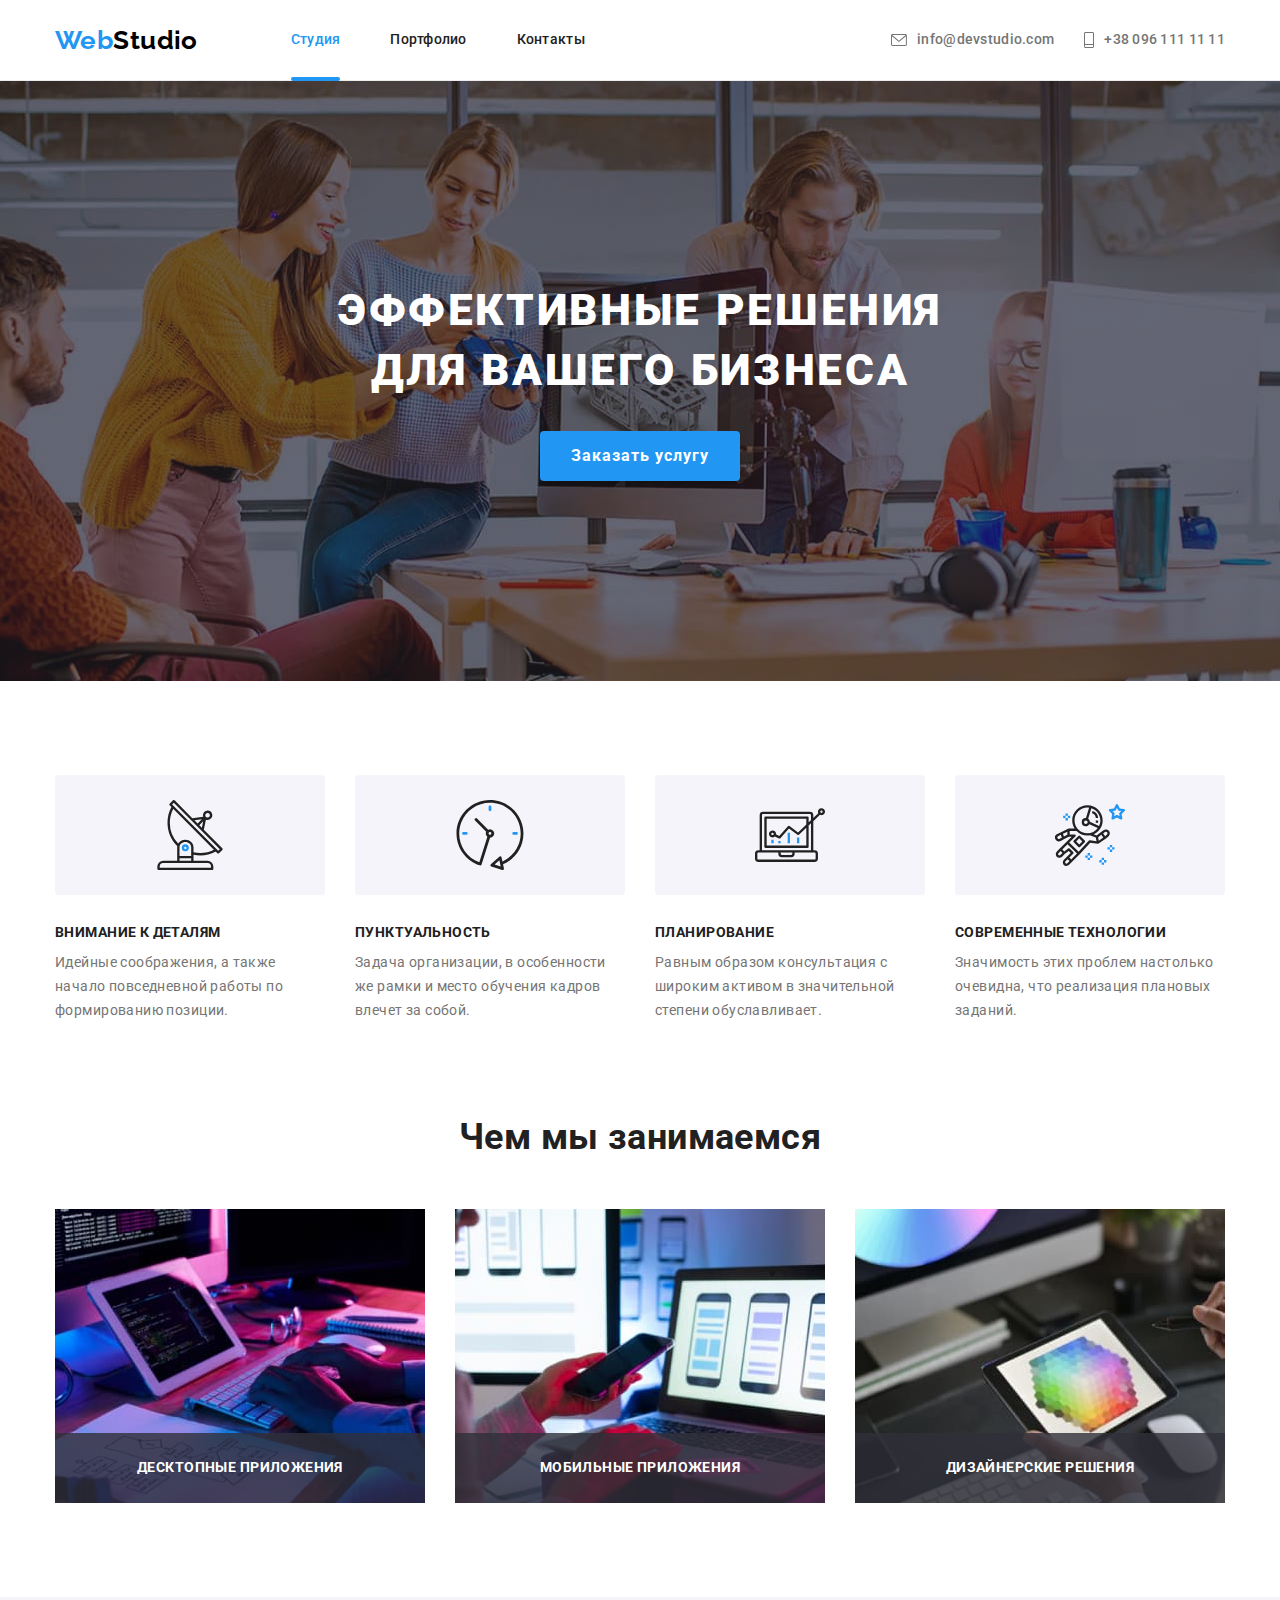
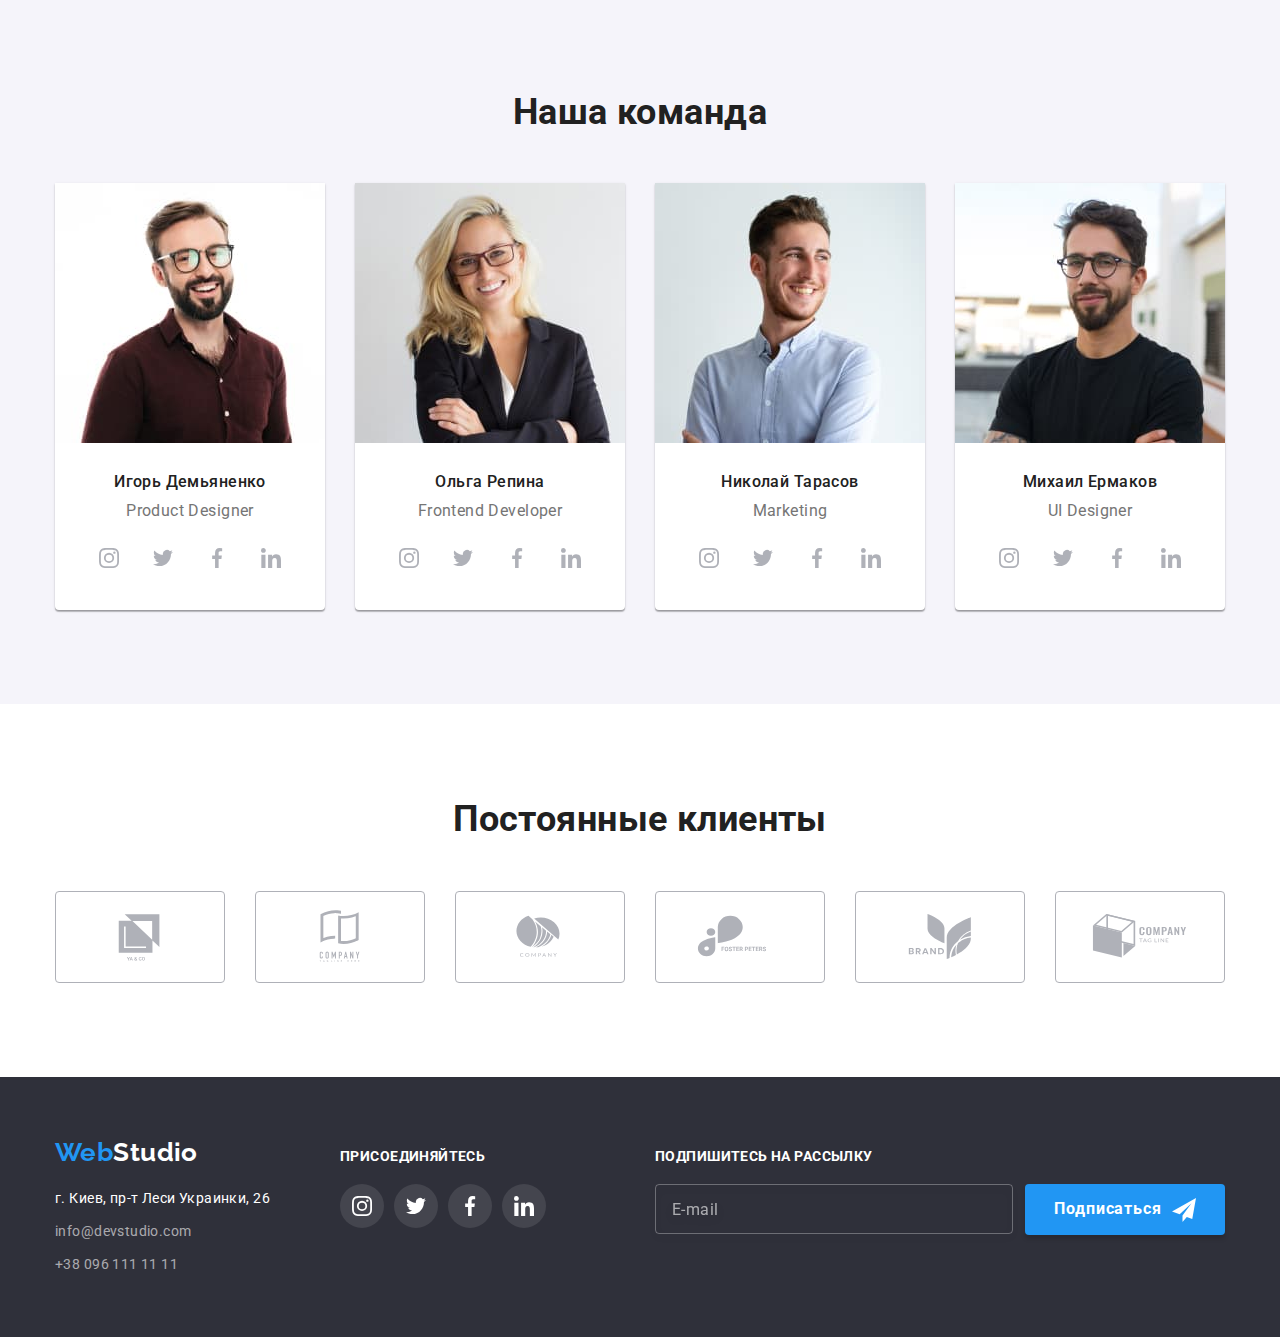
==== commit 7b33c194: "mistakes" ====
--- a/index.html
+++ b/index.html
@@ -158,7 +158,7 @@
                         <li class="card-set__item team__item">
                           <picture>
                             <source srcset="./image/index/member-1_mob_1x.jpg 1x, ./image/index/member-1_mob_2x.jpg 2x" media="(max-width: 767px)">
-                            <source srcset="./image/index/member-1_tab_1x.jpg 1x, ./image/index/member-1_tab_2x.jpg 2x" media="(min-width: 768px)" media="(max-width: 1199px)">
+                            <source srcset="./image/index/member-1_tab_1x.jpg 1x, ./image/index/member-1_tab_2x.jpg 2x" media="(min-width: 768px) and (max-width: 1199px)">
                             <source srcset="./image/index/member-1_pc_1x.jpg 1x, ./image/index/member-1_pc_2x.jpg 2x" media="(min-width: 1200px)">
                             <img src="./image/index/member-1_mob_1x.jpg" alt="Фото Игоря Демьяненко">
                           </picture>
@@ -193,7 +193,7 @@
                         <li class="card-set__item team__item">
                           <picture>
                             <source srcset="./image/index/member-2_mob_1x.jpg 1x, ./image/index/member-2_mob_2x.jpg 2x" media="(max-width: 767px)">
-                            <source srcset="./image/index/member-2_tab_1x.jpg 1x, ./image/index/member-2_tab_2x.jpg 2x" media="(min-width: 768px)" media="(max-width: 1199px)">
+                            <source srcset="./image/index/member-2_tab_1x.jpg 1x, ./image/index/member-2_tab_2x.jpg 2x" media="(min-width: 768px) and (max-width: 1199px)">
                             <source srcset="./image/index/member-2_pc_1x.jpg 1x, ./image/index/member-2_pc_2x.jpg 2x" media="(min-width: 1200px)">
                             <img src="./image/index/member-2_mob_1x.jpg" alt="Фото Ольги Репиной">
                           </picture>
@@ -227,7 +227,7 @@
                         <li class="card-set__item team__item">
                           <picture>
                             <source srcset="./image/index/member-3_mob_1x.jpg 1x, ./image/index/member-3_mob_2x.jpg 2x" media="(max-width: 767px)">
-                            <source srcset="./image/index/member-3_tab_1x.jpg 1x, ./image/index/member-3_tab_2x.jpg 2x" media="(min-width: 768px)" media="(max-width: 1199px">
+                            <source srcset="./image/index/member-3_tab_1x.jpg 1x, ./image/index/member-3_tab_2x.jpg 2x" media="(min-width: 768px) and (max-width: 1199px)">
                             <source srcset="./image/index/member-3_pc_1x.jpg 1x, ./image/index/member-3_pc_2x.jpg 2x" media="(min-width: 1200px)">
                             <img src="./image/index/member-3_mob_1x.jpg" alt="Фото Николая Тарасова">
                           </picture>
@@ -262,7 +262,7 @@
                         <li class="card-set__item team__item">
                           <picture>
                             <source srcset="./image/index/member-4_mob_1x.jpg 1x, ./image/index/member-4_mob_2x.jpg 2x" media="(max-width: 767px)">
-                            <source srcset="./image/index/member-4_tab_1x.jpg 1x, ./image/index/member-4_tab_2x.jpg 2x" media="(min-width: 768px)" media="(max-width:1199px)">
+                            <source srcset="./image/index/member-4_tab_1x.jpg 1x, ./image/index/member-4_tab_2x.jpg 2x" media="(min-width: 768px) and (max-width:1199px)">
                             <source srcset="./image/index/member-4_pc_1x.jpg 1x, ./image/index/member-4_pc_2x.jpg 2x" media="(min-width: 1200px)">
                             <img src="./image/index/member-4_mob_1x.jpg" alt="Фото Михаила Ермакова">
                           </picture>
--- a/css/main.min.css
+++ b/css/main.min.css
@@ -1 +1 @@
-h1,h2,h3,p,ul{margin-top:0;margin-bottom:0}ul{padding-left:0}img{display:block;max-width:100%;height:auto}svg{display:block}body{font-family:"Roboto",sans-serif;font-size:14px;line-height:1.71;letter-spacing:.03em;color:#757575}.link{text-decoration:none;color:inherit}.list{list-style:none}.visually-hidden{position:absolute !important;clip:rect(1px 1px 1px 1px);padding:0 !important;border:0 !important;height:1px !important;width:1px !important;overflow:hidden}.section{padding-top:60px;padding-bottom:60px}@media screen and (min-width: 1200px){.section{padding-top:94px;padding-bottom:94px}}.section__title{color:#212121;text-align:center;font-size:28px;line-height:1.17;margin-bottom:30px}@media screen and (min-width: 1200px){.section__title{font-size:36px;margin-bottom:50px}}.container{width:100%;margin-left:auto;margin-right:auto;padding-left:15px;padding-right:15px}@media screen and (min-width: 480px){.container{width:480px}}@media screen and (min-width: 768px){.container{width:768px}}@media screen and (min-width: 1200px){.container{width:1200px}}.logo{font-family:"Raleway",sans-serif;color:#2196f3}.logo--header{color:#000}.logo__logo{margin-bottom:20px}.logo--footer{color:#fff}@media screen and (min-width: 769px){.logo{font-size:26px}}@media screen and (max-width: 768px){.logo{font-weight:700;font-size:24px;line-height:1.1666;display:-webkit-box;display:-ms-flexbox;display:flex}}.icon-set{display:-webkit-box;display:-ms-flexbox;display:flex;-ms-flex-wrap:wrap;flex-wrap:wrap;margin-left:-10px;margin-top:-10px}.icon-set__item{margin-left:10px;margin-top:10px;border-radius:50%}.icon-set__link{display:-webkit-box;display:-ms-flexbox;display:flex;width:44px;height:44px;border-radius:50%;-webkit-box-align:center;-ms-flex-align:center;align-items:center;-webkit-box-pack:center;-ms-flex-pack:center;justify-content:center;-webkit-transition:background-color 250ms cubic-bezier(0.4, 0, 0.2, 1);transition:background-color 250ms cubic-bezier(0.4, 0, 0.2, 1)}.icon-set__link:hover,.icon-set__link:focus{background-color:#2196f3}.icon-set__link:hover .icon-set__icon,.icon-set__link:focus .icon-set__icon{fill:#fff}.icon-set__icon--team{fill:#afb1b8;-webkit-transition:fill 250ms cubic-bezier(0.4, 0, 0.2, 1);transition:fill 250ms cubic-bezier(0.4, 0, 0.2, 1)}.icon-set__link--footer{fill:#fff;background-color:rgba(255,255,255,.1)}.header{border-bottom:1px solid #ececec}.header__pages-link,.header__contacts-link{-webkit-transition:color 250ms cubic-bezier(0.4, 0, 0.2, 1);transition:color 250ms cubic-bezier(0.4, 0, 0.2, 1)}.header__pages-link:hover,.header__pages-link:focus,.header__contacts-link:hover,.header__contacts-link:focus{color:#2196f3}.header__container{width:100%;display:-webkit-box;display:-ms-flexbox;display:flex;-webkit-box-align:center;-ms-flex-align:center;align-items:center;padding-top:10px;padding-bottom:10px;-webkit-box-pack:justify;-ms-flex-pack:justify;justify-content:space-between}.header__contacts-icon{display:none}.header__pages-link{color:#212121}.header__pages-link--active{color:#2196f3}.header__contacts-item{font-weight:500;font-size:34px;line-height:1.176;letter-spacing:.02em}.header__contacts-list{display:-webkit-box;display:-ms-flexbox;display:flex;-webkit-box-orient:vertical;-webkit-box-direction:normal;-ms-flex-direction:column;flex-direction:column}.header__contacts-bottom{font-weight:500;font-size:24px;line-height:1.166;letter-spacing:.02em;z-index:9}.header__social-list{display:-webkit-box;display:-ms-flexbox;display:flex;-ms-flex-wrap:wrap;flex-wrap:wrap;gap:10px}.header__social-item:not(:last-child){border-right:1px solid rgba(33,33,33,.2);padding-right:5px}.header__social-link{color:#2196f3;font-weight:500;font-size:18px;line-height:1.22;letter-spacing:.02em}.header__contacts-top{-webkit-box-ordinal-group:0;-ms-flex-order:-1;order:-1;margin-bottom:32px}.header__contacts-list{margin-bottom:64px}.header__mobile-menu{display:none;position:absolute;top:0;left:0;width:100%;height:100vh;background-color:#fff;padding:48px 40px;z-index:1}.header__mobile-menu.is-open{display:block;display:-webkit-box;display:-ms-flexbox;display:flex;-webkit-box-orient:vertical;-webkit-box-direction:normal;-ms-flex-direction:column;flex-direction:column;-webkit-box-pack:justify;-ms-flex-pack:justify;justify-content:space-between}.header__pages-item{margin-bottom:30px}.header__pages-item:last-child{margin-bottom:0}.header__pages-list{font-weight:500;font-size:40px;line-height:1.175;letter-spacing:.02em}.burger__button-menu{position:relative;border:none;background-color:rgba(0,0,0,0);padding:0;z-index:2}.burger__button-menu{fill:#212121;-webkit-transition:color 250ms cubic-bezier(0.4, 0, 0.2, 1);transition:color 250ms cubic-bezier(0.4, 0, 0.2, 1)}.burger__button-menu:hover,.burger__button-menu:focus{fill:#2196f3}.burger__close{display:none}.burger__button-menu.is-open .burger__close{display:block}.burger__button-menu.is-open .burger__menu{display:none}@media screen and (min-width: 768px){.header__container{width:768px;position:relative;padding-top:0;padding-bottom:0}.header__social-list{display:none}.header__mobile-menu{position:static;height:auto;padding:0;display:-webkit-box;display:-ms-flexbox;display:flex;-webkit-box-align:center;-ms-flex-align:center;align-items:center;margin-left:88px;-webkit-box-pack:justify;-ms-flex-pack:justify;justify-content:space-between}.header__container,.header__nav{display:-webkit-box;display:-ms-flexbox;display:flex;-webkit-box-align:center;-ms-flex-align:center;align-items:center}.header__contacts-top{-webkit-box-ordinal-group:1;-ms-flex-order:0;order:0;margin-bottom:0px}.header__pages-list{display:-webkit-box;display:-ms-flexbox;display:flex;width:294px;-webkit-box-pack:justify;-ms-flex-pack:justify;justify-content:space-between;font-weight:500;font-size:14px;line-height:1.14;letter-spacing:.02em}.header__contacts-list{margin-bottom:0}.header__pages-item{-webkit-box-pack:justify;-ms-flex-pack:justify;justify-content:space-between;margin-bottom:0}.header__pages-link,.header__contacts-link{font-weight:500;line-height:1.14;letter-spacing:.02em;-webkit-transition:color 250ms cubic-bezier(0.4, 0, 0.2, 1);transition:color 250ms cubic-bezier(0.4, 0, 0.2, 1)}.header__pages-link:hover,.header__pages-link:focus,.header__contacts-link:hover,.header__contacts-link:focus{color:#2196f3}.header__pages-link{color:#212121;padding-top:32px;padding-bottom:32px;position:relative;display:block}.header__pages-link--active{color:#2196f3}.header__pages-link--active::after{position:absolute;display:block;bottom:-1px;content:"";width:100%;height:4px;border-radius:2px;background-color:#2196f3}.header__contacts-link{display:-webkit-box;display:-ms-flexbox;display:flex;-webkit-box-align:center;-ms-flex-align:center;align-items:center;font-size:12px}.header__contacts-icon{display:block;margin-right:10px;fill:currentColor}.header .burger__button-menu{display:none}.header__contacts-item:first-child{margin-bottom:10px}}@media screen and (min-width: 1200px){.header__container{width:1200px}.header__contacts-list{display:-webkit-box;display:-ms-flexbox;display:flex;-webkit-box-align:center;-ms-flex-align:center;align-items:center;-webkit-box-orient:horizontal;-webkit-box-direction:normal;-ms-flex-direction:row;flex-direction:row}.header__contacts-item{margin-right:30px}.header .header__contacts-item:not(:last-child){margin-bottom:0}.header__contacts-item:last-child{margin-right:0}.header__mobile-menu{margin-left:93px}.header__contacts-link{font-size:14px;line-height:1.14;letter-spacing:.02em}}.button{font-family:inherit;cursor:pointer;border-radius:4px;border:rgba(0,0,0,0)}.hero-button{display:-webkit-box;display:-ms-flexbox;display:flex;-webkit-box-pack:center;-ms-flex-pack:center;justify-content:center;-webkit-box-align:center;-ms-flex-align:center;align-items:center;margin-left:auto;margin-right:auto;min-width:200px;padding:10px 28px;background-color:#2196f3;color:#fff;font-weight:700;font-size:16px;line-height:1.88;letter-spacing:.06em;-webkit-box-shadow:0px 4px 4px rgba(0,0,0,.15);box-shadow:0px 4px 4px rgba(0,0,0,.15);-webkit-transition:background-color 250ms cubic-bezier(0.4, 0, 0.2, 1);transition:background-color 250ms cubic-bezier(0.4, 0, 0.2, 1)}.hero-button:hover,.hero-button:focus{background-color:#188ce8}.hero{height:auto;background-color:#2f303a;text-align:center;padding-top:118px;padding-bottom:118px}.hero__title{font-size:26px;line-height:1.62;max-width:360px;height:auto;color:#fff;margin-left:auto;margin-right:auto;margin-bottom:30px;font-weight:900;text-align:center;letter-spacing:.06em;text-transform:uppercase}@media screen and (min-width: 1200px){.hero{padding-top:200px;padding-bottom:200px}.hero__title{font-size:44px;line-height:1.36;max-width:696px;height:auto}}.overlay{max-width:1600px;margin-left:auto;margin-right:auto;background-repeat:no-repeat;background-position:center;background-size:cover;background-image:-webkit-gradient(linear, left top, right top, from(rgba(47, 48, 58, 0.4)), to(rgba(47, 48, 58, 0.4))),url("../image/index/hero_mobile_1x.jpg");background-image:linear-gradient(to right, rgba(47, 48, 58, 0.4), rgba(47, 48, 58, 0.4)),url("../image/index/hero_mobile_1x.jpg")}@media(-webkit-min-device-pixel-ratio: 2), (min-resolution: 2dppx){.overlay{background-image:-webkit-gradient(linear, left top, right top, from(rgba(47, 48, 58, 0.4)), to(rgba(47, 48, 58, 0.4))),url("../image/index/hero_mobile_2x.jpg");background-image:linear-gradient(to right, rgba(47, 48, 58, 0.4), rgba(47, 48, 58, 0.4)),url("../image/index/hero_mobile_2x.jpg")}}@media screen and (min-width: 768px){.overlay{background-image:-webkit-gradient(linear, left top, right top, from(rgba(47, 48, 58, 0.4)), to(rgba(47, 48, 58, 0.4))),url("../image/index/hero_tablet_1x.jpg");background-image:linear-gradient(to right, rgba(47, 48, 58, 0.4), rgba(47, 48, 58, 0.4)),url("../image/index/hero_tablet_1x.jpg")}}@media screen and (min-width: 768px)and (-webkit-min-device-pixel-ratio: 2), screen and (min-width: 768px)and (min-resolution: 2dppx){.overlay{background-image:-webkit-gradient(linear, left top, right top, from(rgba(47, 48, 58, 0.4)), to(rgba(47, 48, 58, 0.4))),url("../image/index/hero_tablet_2x.jpg");background-image:linear-gradient(to right, rgba(47, 48, 58, 0.4), rgba(47, 48, 58, 0.4)),url("../image/index/hero_tablet_2x.jpg")}}@media screen and (min-width: 1200px){.overlay{background-image:-webkit-gradient(linear, left top, right top, from(rgba(47, 48, 58, 0.4)), to(rgba(47, 48, 58, 0.4))),url("../image/index/hero_pc_1x.jpg");background-image:linear-gradient(to right, rgba(47, 48, 58, 0.4), rgba(47, 48, 58, 0.4)),url("../image/index/hero_pc_1x.jpg")}}@media screen and (min-width: 1200px)and (-webkit-min-device-pixel-ratio: 2),screen and (min-width: 1200px)and (min-resolution: 2dppx),screen and (min-width: 1200px)and (min-resolution: 192dpi),screen and (min-width: 1200px)and (min-device-pixel-ratio: 2){.overlay{background-image:-webkit-gradient(linear, left top, right top, from(rgba(47, 48, 58, 0.4)), to(rgba(47, 48, 58, 0.4))),url("../image/index/hero_pc_2x.jpg");background-image:linear-gradient(to right, rgba(47, 48, 58, 0.4), rgba(47, 48, 58, 0.4)),url("../image/index/hero_pc_2x.jpg")}}@media screen and (max-width: 767px){.benefits__list{-ms-flex-wrap:nowrap;flex-wrap:nowrap}}.benefits__list{-ms-flex-wrap:nowrap;flex-wrap:nowrap}@media screen and (min-width: 768px){.benefits__item{-ms-flex-preferred-size:calc(50% - 30px);flex-basis:calc(50% - 30px)}}@media screen and (min-width: 1200px){.benefits__item{-ms-flex-preferred-size:calc(25% - 30px);flex-basis:calc(25% - 30px)}}.benefits__title{color:#212121;font-size:14px;line-height:1.14;text-transform:uppercase;margin-bottom:10px}@media screen and (max-width: 767px){.benefits__title{text-align:center}}.benefits__icon-wrapper{height:120px;background-color:#f5f4fa;border-radius:4px;padding-top:25px;padding-bottom:25px;margin-bottom:30px}.benefits__icon{margin-left:auto;margin-right:auto}@media screen and (min-width: 1200px){.benefits{padding-bottom:0}}.examples{display:none}@media screen and (min-width: 1200px){.examples{display:block}.examples__item{position:relative;-ms-flex-preferred-size:calc(33.3333333333% - 30px);flex-basis:calc(33.3333333333% - 30px)}.examples__wrap{position:absolute;bottom:0;width:100%;height:70px;display:-webkit-box;display:-ms-flexbox;display:flex;-webkit-box-pack:center;-ms-flex-pack:center;justify-content:center;-webkit-box-align:center;-ms-flex-align:center;align-items:center;background-color:rgba(47,48,58,.8)}.examples__title{font-size:14px;line-height:1.14;text-transform:uppercase;color:#fff}}.card-set{display:-webkit-box;display:-ms-flexbox;display:flex;-ms-flex-wrap:wrap;flex-wrap:wrap;margin-left:-30px;margin-top:-30px}.card-set__item{margin-left:30px;margin-top:30px}.team{background-color:#f5f4fa}.team__item{background:#fff;-webkit-box-shadow:0px 1px 3px rgba(0,0,0,.12),0px 1px 1px rgba(0,0,0,.14),0px 2px 1px rgba(0,0,0,.2);box-shadow:0px 1px 3px rgba(0,0,0,.12),0px 1px 1px rgba(0,0,0,.14),0px 2px 1px rgba(0,0,0,.2);border-radius:0px 0px 4px 4px;text-align:center;max-width:450px}.team__content{padding:30px 15px;display:-webkit-box;display:-ms-flexbox;display:flex;-webkit-box-orient:vertical;-webkit-box-direction:normal;-ms-flex-direction:column;flex-direction:column;-webkit-box-align:center;-ms-flex-align:center;align-items:center}.team__member{color:#212121;font-weight:500;font-size:16px;line-height:1.18;margin-bottom:10px}.team__job{font-size:16px;line-height:1.18;margin-bottom:16px}.team .card-set{-ms-flex-wrap:nowrap;flex-wrap:nowrap;-webkit-box-orient:vertical;-webkit-box-direction:normal;-ms-flex-direction:column;flex-direction:column}@media screen and (min-width: 768px){.team__item{-ms-flex-preferred-size:calc(50% - 30px);flex-basis:calc(50% - 30px)}.team .card-set{-ms-flex-wrap:wrap;flex-wrap:wrap;-webkit-box-orient:horizontal;-webkit-box-direction:normal;-ms-flex-direction:row;flex-direction:row}}@media screen and (min-width: 1200px){.team__item{-ms-flex-preferred-size:calc(25% - 30px);flex-basis:calc(25% - 30px)}}.clients__list{display:-webkit-box;display:-ms-flexbox;display:flex;-ms-flex-wrap:wrap;flex-wrap:wrap;-webkit-box-pack:center;-ms-flex-pack:center;justify-content:center;margin-left:-30px;margin-top:-30px}.clients__link{height:92px;display:-webkit-box;display:-ms-flexbox;display:flex;-webkit-box-align:center;-ms-flex-align:center;align-items:center;-webkit-box-pack:center;-ms-flex-pack:center;justify-content:center;border:1px solid #afb1b8;border-radius:4px;fill:#afb1b8;-webkit-transition:fill 250ms cubic-bezier(0.4, 0, 0.2, 1),border 250ms cubic-bezier(0.4, 0, 0.2, 1);transition:fill 250ms cubic-bezier(0.4, 0, 0.2, 1),border 250ms cubic-bezier(0.4, 0, 0.2, 1)}.clients__link:hover,.clients__link:focus{border:1px solid #2196f3;fill:#2196f3}.clients__item{-ms-flex-preferred-size:calc(50% - 30px);flex-basis:calc(50% - 30px)}@media screen and (max-width: 480px){.clients__item{-ms-flex-preferred-size:calc(50% - 30px);flex-basis:calc(50% - 30px)}}@media screen and (min-width: 768px){.clients__item{-ms-flex-preferred-size:calc(33.3333333333% - 30px);flex-basis:calc(33.3333333333% - 30px)}}@media screen and (min-width: 1200px){.clients__item{-ms-flex-preferred-size:calc(16.6666666667% - 30px);flex-basis:calc(16.6666666667% - 30px)}}.footer{background-color:#2f303a;padding-top:60px;padding-bottom:60px;text-align:center}.footer-join__text,.footer-subscribe__text{font-weight:700;font-size:14px;line-height:1.14;text-transform:uppercase;color:#fff;margin-bottom:20px;display:inline-block}.footer__address{margin-bottom:60px}.footer-address{font-style:inherit}.footer-address__item:not(:last-child){margin-bottom:9px}.footer-subscribe__icon{fill:#fff;margin-left:10px}.footer-join__container{max-width:100%;margin-bottom:60px;display:-webkit-box;display:-ms-flexbox;display:flex;-webkit-box-orient:vertical;-webkit-box-direction:normal;-ms-flex-direction:column;flex-direction:column;-webkit-box-align:center;-ms-flex-align:center;align-items:center}.footer-subscribe__form{max-width:100%}.footer__logo{margin-bottom:20px;-webkit-box-pack:center;-ms-flex-pack:center;justify-content:center}.footer-subscribe__input{display:block;height:50px;margin-bottom:20px}.footer-address__link[target=_blank]{color:#fff}.footer-address__link{color:rgba(255,255,255,.6);-webkit-transition:color 250ms cubic-bezier(0.4, 0, 0.2, 1);transition:color 250ms cubic-bezier(0.4, 0, 0.2, 1)}.footer-address__link:hover,.footer-address__link:focus{color:#2196f3}.footer-subscribe__form{display:-webkit-box;display:-ms-flexbox;display:flex;-webkit-box-orient:vertical;-webkit-box-direction:normal;-ms-flex-direction:column;flex-direction:column}.footer-subscribe__input{border:1px solid rgba(255,255,255,.3);-webkit-filter:drop-shadow(0px 4px 4px rgba(0, 0, 0, 0.15));filter:drop-shadow(0px 4px 4px rgba(0, 0, 0, 0.15));border-radius:4px;background-color:rgba(0,0,0,0);padding:15px 16px;color:#fff;font-size:16px;line-height:1.25;letter-spacing:.03em}.footer-subscribe__input::-webkit-input-placeholder{font-size:16px;line-height:1.25;letter-spacing:.03em;color:rgba(255,255,255,.6)}.footer-subscribe__input::-moz-placeholder{font-size:16px;line-height:1.25;letter-spacing:.03em;color:rgba(255,255,255,.6)}.footer-subscribe__input:-ms-input-placeholder{font-size:16px;line-height:1.25;letter-spacing:.03em;color:rgba(255,255,255,.6)}.footer-subscribe__input::-ms-input-placeholder{font-size:16px;line-height:1.25;letter-spacing:.03em;color:rgba(255,255,255,.6)}.footer-subscribe__input::placeholder{font-size:16px;line-height:1.25;letter-spacing:.03em;color:rgba(255,255,255,.6)}@media screen and (min-width: 768px){.footer__container{display:-webkit-box;display:-ms-flexbox;display:flex;-ms-flex-wrap:wrap;flex-wrap:wrap}.footer__address{margin-left:76px}.footer-join__container{margin-left:165px}.footer-address__item:not(:last-child){margin-bottom:8px}.footer-subscribe__container{margin-left:auto;margin-right:auto}.footer-subscribe__input{width:450px}}@media screen and (min-width: 1200px){.footer{background-color:#2f303a;padding-top:60px;padding-bottom:60px;text-align:left}.footer__container{display:-webkit-box;display:-ms-flexbox;display:flex;-webkit-box-align:baseline;-ms-flex-align:baseline;align-items:baseline}.footer__address{margin:0}.footer__logo{margin-bottom:20px}.footer-address{font-style:inherit}.footer-address__item:not(:last-child){margin-bottom:9px}.footer-address__link[target=_blank]{color:#fff}.footer-address__link{color:rgba(255,255,255,.6);-webkit-transition:color 250ms cubic-bezier(0.4, 0, 0.2, 1);transition:color 250ms cubic-bezier(0.4, 0, 0.2, 1)}.footer-address__link:hover,.footer-address__link:focus{color:#2196f3}.footer-join__container{width:206px;margin-left:70px;margin-bottom:0}.footer-join__text,.footer-subscribe__text{font-weight:700;font-size:14px;line-height:1.14;text-transform:uppercase;color:#fff;margin-bottom:20px;display:inline-block}.footer-subscribe__container{margin-left:auto;margin-right:0}.footer-subscribe__input{width:358px;height:50px;margin-right:12px;border:1px solid rgba(255,255,255,.3);-webkit-filter:drop-shadow(0px 4px 4px rgba(0, 0, 0, 0.15));filter:drop-shadow(0px 4px 4px rgba(0, 0, 0, 0.15));border-radius:4px;background-color:rgba(0,0,0,0);padding:15px 16px;color:#fff;font-size:16px;line-height:1.25;letter-spacing:.03em}.footer-subscribe__input::-webkit-input-placeholder{font-size:16px;line-height:1.25;letter-spacing:.03em;color:rgba(255,255,255,.6)}.footer-subscribe__input::-moz-placeholder{font-size:16px;line-height:1.25;letter-spacing:.03em;color:rgba(255,255,255,.6)}.footer-subscribe__input:-ms-input-placeholder{font-size:16px;line-height:1.25;letter-spacing:.03em;color:rgba(255,255,255,.6)}.footer-subscribe__input::-ms-input-placeholder{font-size:16px;line-height:1.25;letter-spacing:.03em;color:rgba(255,255,255,.6)}.footer-subscribe__input::placeholder{font-size:16px;line-height:1.25;letter-spacing:.03em;color:rgba(255,255,255,.6)}.footer-subscribe__form{-webkit-box-orient:horizontal;-webkit-box-direction:normal;-ms-flex-direction:row;flex-direction:row}.footer-subscribe__input{margin-bottom:0}.footer-subscribe__icon{fill:#fff;margin-left:10px}}.backdrop{z-index:10;position:fixed;left:0;top:0;width:100%;height:100%;visibility:visible;background-color:rgba(0,0,0,.2);-webkit-transition:opacity 250ms cubic-bezier(0.4, 0, 0.2, 1),visibility 250ms cubic-bezier(0.4, 0, 0.2, 1);transition:opacity 250ms cubic-bezier(0.4, 0, 0.2, 1),visibility 250ms cubic-bezier(0.4, 0, 0.2, 1)}.backdrop.is-hidden{visibility:hidden;opacity:0;pointer-events:none}.modal{position:absolute;-webkit-transform:translate(-50%, -50%) scale(1);transform:translate(-50%, -50%) scale(1);left:50%;top:50%;padding:40px;text-align:center;max-width:100%;-webkit-transition:-webkit-transform 250ms cubic-bezier(0.4, 0, 0.2, 1) 250ms;transition:-webkit-transform 250ms cubic-bezier(0.4, 0, 0.2, 1) 250ms;transition:transform 250ms cubic-bezier(0.4, 0, 0.2, 1) 250ms;transition:transform 250ms cubic-bezier(0.4, 0, 0.2, 1) 250ms, -webkit-transform 250ms cubic-bezier(0.4, 0, 0.2, 1) 250ms;border-radius:4px;background-color:#fff;-webkit-box-shadow:0px 1px 3px rgba(0,0,0,.12),0px 1px 1px rgba(0,0,0,.14),0px 2px 1px rgba(0,0,0,.2);box-shadow:0px 1px 3px rgba(0,0,0,.12),0px 1px 1px rgba(0,0,0,.14),0px 2px 1px rgba(0,0,0,.2)}.backdrop.is-hidden .modal{-webkit-transform:translate(-50%, -50%) scale(1.2);transform:translate(-50%, -50%) scale(1.2)}.modal__title{color:#212121;font-weight:700;font-size:20px;line-height:1.5;letter-spacing:.03em;margin-bottom:12px}.modal__form{width:100%}.modal__item{position:relative;display:-webkit-box;display:-ms-flexbox;display:flex;-webkit-box-orient:vertical;-webkit-box-direction:normal;-ms-flex-direction:column;flex-direction:column;margin-bottom:10px}.modal__item--comment{margin-bottom:20px}.modal__label{color:#757575;margin-right:auto;font-size:12px;line-height:1.16;letter-spacing:.01em;margin-bottom:4px}.modal__input{width:100%;height:40px;border:1px solid;border-color:rgba(33,33,33,.2);border-radius:4px;padding:12px 12px 12px 42px;outline:none}.modal__input--comment{height:120px;padding-left:16px;padding-right:16px;resize:none}.modal__input:hover,.modal__input:focus{border-color:#2196f3}.modal__input::-webkit-input-placeholder{color:rgba(117,117,117,.5);font-size:14px;line-height:1.14;letter-spacing:.01em}.modal__input::-moz-placeholder{color:rgba(117,117,117,.5);font-size:14px;line-height:1.14;letter-spacing:.01em}.modal__input:-ms-input-placeholder{color:rgba(117,117,117,.5);font-size:14px;line-height:1.14;letter-spacing:.01em}.modal__input::-ms-input-placeholder{color:rgba(117,117,117,.5);font-size:14px;line-height:1.14;letter-spacing:.01em}.modal__input::placeholder{color:rgba(117,117,117,.5);font-size:14px;line-height:1.14;letter-spacing:.01em}.modal__policy{color:#757575;cursor:pointer;font-size:12px;line-height:1.16}.modal__icon{position:absolute;left:12px;bottom:11px;fill:#212121;-webkit-transition:fill 250ms cubic-bezier(0.4, 0, 0.2, 1);transition:fill 250ms cubic-bezier(0.4, 0, 0.2, 1)}.modal__input:hover~.modal__icon,.modal__input:focus~.modal__icon{fill:#2196f3}.modal__checkbox{margin-bottom:30px}.modal__checkbox-input{position:absolute;clip:rect(1px 1px 1px 1px);padding:0;border:0;height:1px;width:1px;overflow:hidden}.modal__policy-link{color:#2196f3;margin-left:4px}.modal__checkbox-icon{display:inline-block;border:2px solid;border-color:#212121;border-radius:2px;width:16px;height:15px;margin-right:7px}.modal__checkbox-input:checked+.modal__policy .modal__checkbox-icon{background-color:#2196f3;border-color:rgba(0,0,0,0);background-image:url("../image/icon-check.svg");background-size:contain;background-origin:border-box}.modal__close-button{position:absolute;right:8px;top:8px;width:30px;height:30px;border-radius:50%;display:-webkit-box;display:-ms-flexbox;display:flex;-webkit-box-pack:center;-ms-flex-pack:center;justify-content:center;-webkit-box-align:center;-ms-flex-align:center;align-items:center;cursor:pointer;border:1px solid rgba(0,0,0,.1);background-color:#fff;fill:#000;-webkit-transition:fill 250ms cubic-bezier(0.4, 0, 0.2, 1);transition:fill 250ms cubic-bezier(0.4, 0, 0.2, 1)}.modal__close-button:hover,.modal__close-button:focus{fill:#2196f3}@media screen and (min-width: 480px){.modal{width:450px}.modal__policy{display:-webkit-box;display:-ms-flexbox;display:flex;-webkit-box-align:center;-ms-flex-align:center;align-items:center;-webkit-box-pack:center;-ms-flex-pack:center;justify-content:center}}@media screen and (min-width: 1200px){.modal{width:528px}.modal__title{line-height:1.15}.modal__policy{font-size:14px}}.filter__button-set{display:-webkit-box;display:-ms-flexbox;display:flex;-ms-flex-wrap:wrap;flex-wrap:wrap;margin-bottom:40px;margin-left:-8px;margin-top:-15px}.filter__item{margin-left:8px;margin-top:15px}.filter__button{background-color:#f5f4fa;color:#212121;font-weight:500;font-size:16px;line-height:1.62;letter-spacing:.03em;padding:6px 22px;-webkit-transition:background-color 250ms cubic-bezier(0.4, 0, 0.2, 1),color 250ms cubic-bezier(0.4, 0, 0.2, 1),-webkit-box-shadow 250ms cubic-bezier(0.4, 0, 0.2, 1);transition:background-color 250ms cubic-bezier(0.4, 0, 0.2, 1),color 250ms cubic-bezier(0.4, 0, 0.2, 1),-webkit-box-shadow 250ms cubic-bezier(0.4, 0, 0.2, 1);transition:background-color 250ms cubic-bezier(0.4, 0, 0.2, 1),color 250ms cubic-bezier(0.4, 0, 0.2, 1),box-shadow 250ms cubic-bezier(0.4, 0, 0.2, 1);transition:background-color 250ms cubic-bezier(0.4, 0, 0.2, 1),color 250ms cubic-bezier(0.4, 0, 0.2, 1),box-shadow 250ms cubic-bezier(0.4, 0, 0.2, 1),-webkit-box-shadow 250ms cubic-bezier(0.4, 0, 0.2, 1)}.filter__button:hover,.filter__button:focus{background-color:#2196f3;color:#fff;-webkit-box-shadow:0px 3px 1px rgba(0,0,0,.1),0px 1px 2px rgba(0,0,0,.08),0px 2px 2px rgba(0,0,0,.12);box-shadow:0px 3px 1px rgba(0,0,0,.1),0px 1px 2px rgba(0,0,0,.08),0px 2px 2px rgba(0,0,0,.12)}@media screen and (min-width: 481px){.filter__button-set{-webkit-box-pack:center;-ms-flex-pack:center;justify-content:center}}.service__link{display:-webkit-box;display:-ms-flexbox;display:flex;-webkit-box-orient:vertical;-webkit-box-direction:normal;-ms-flex-direction:column;flex-direction:column;-webkit-transition:-webkit-box-shadow 250ms cubic-bezier(0.4, 0, 0.2, 1);transition:-webkit-box-shadow 250ms cubic-bezier(0.4, 0, 0.2, 1);transition:box-shadow 250ms cubic-bezier(0.4, 0, 0.2, 1);transition:box-shadow 250ms cubic-bezier(0.4, 0, 0.2, 1), -webkit-box-shadow 250ms cubic-bezier(0.4, 0, 0.2, 1)}.service__link:hover,.service__link:focus{-webkit-box-shadow:0px 1px 1px rgba(0,0,0,.12),0px 4px 4px rgba(0,0,0,.06),1px 4px 6px rgba(0,0,0,.16);box-shadow:0px 1px 1px rgba(0,0,0,.12),0px 4px 4px rgba(0,0,0,.06),1px 4px 6px rgba(0,0,0,.16)}.service__thumb{position:relative;overflow:hidden}.service__wrap{position:absolute;width:100%;height:100%;top:1px;display:-webkit-box;display:-ms-flexbox;display:flex;-webkit-box-align:center;-ms-flex-align:center;align-items:center;-webkit-transform:translateY(100%);transform:translateY(100%);padding-left:24px;padding-right:24px;background-color:rgba(33,150,243,.9);-webkit-transition:-webkit-transform 250ms cubic-bezier(0.4, 0, 0.2, 1);transition:-webkit-transform 250ms cubic-bezier(0.4, 0, 0.2, 1);transition:transform 250ms cubic-bezier(0.4, 0, 0.2, 1);transition:transform 250ms cubic-bezier(0.4, 0, 0.2, 1), -webkit-transform 250ms cubic-bezier(0.4, 0, 0.2, 1)}.service__link:hover .service__wrap,.service__link:focus .service__wrap{-webkit-transform:translateY(0);transform:translateY(0)}.service__text{font-size:18px;line-height:1.56;letter-spacing:.03em;color:#fff;-webkit-transform:scale(1.2);transform:scale(1.2);-webkit-transition:-webkit-transform 250ms cubic-bezier(0.4, 0, 0.2, 1) 50ms;transition:-webkit-transform 250ms cubic-bezier(0.4, 0, 0.2, 1) 50ms;transition:transform 250ms cubic-bezier(0.4, 0, 0.2, 1) 50ms;transition:transform 250ms cubic-bezier(0.4, 0, 0.2, 1) 50ms, -webkit-transform 250ms cubic-bezier(0.4, 0, 0.2, 1) 50ms}.service__link:hover .service__text,.service__link:focus .service__text{-webkit-transform:scale(1);transform:scale(1)}.service__card{border:1px solid #eee;padding:20px 24px}.service__title{color:#212121;font-size:18px;line-height:2;letter-spacing:.06em;margin-bottom:4px}.service__description{font-size:16px;line-height:1.88}@media screen and (min-width: 768px){.service__item{-ms-flex-preferred-size:calc(50% - 30px);flex-basis:calc(50% - 30px)}.service__card{-webkit-box-flex:1;-ms-flex-positive:1;flex-grow:1}.service__link{height:100%}}@media screen and (min-width: 1200px){.service__item{-ms-flex-preferred-size:calc(33.3333333333% - 30px);flex-basis:calc(33.3333333333% - 30px)}.service__wrap{padding:63px 24px}}/*# sourceMappingURL=main.min.css.map */+h1,h2,h3,p,ul{margin-top:0;margin-bottom:0}ul{padding-left:0}img{display:block;max-width:100%;height:auto}svg{display:block}body{font-family:"Roboto",sans-serif;font-size:14px;line-height:1.71;letter-spacing:.03em;color:#757575}.link{text-decoration:none;color:inherit}.list{list-style:none}.visually-hidden{position:absolute !important;clip:rect(1px 1px 1px 1px);padding:0 !important;border:0 !important;height:1px !important;width:1px !important;overflow:hidden}.section{padding-top:60px;padding-bottom:60px}@media screen and (min-width: 1200px){.section{padding-top:94px;padding-bottom:94px}}.section__title{color:#212121;text-align:center;font-size:28px;line-height:1.17;margin-bottom:30px}@media screen and (min-width: 1200px){.section__title{font-size:36px;margin-bottom:50px}}.container{width:100%;margin-left:auto;margin-right:auto;padding-left:15px;padding-right:15px}@media screen and (min-width: 480px){.container{width:480px}}@media screen and (min-width: 768px){.container{width:768px}}@media screen and (min-width: 1200px){.container{width:1200px}}.logo{font-family:"Raleway",sans-serif;color:#2196f3;display:inline-block;font-weight:700;font-size:24px;line-height:1.1666}.logo--header{color:#000}.logo__logo{margin-bottom:20px}.logo--footer{color:#fff}@media screen and (min-width: 1200px){.logo{font-size:26px}}.icon-set{display:-webkit-box;display:-ms-flexbox;display:flex;-ms-flex-wrap:wrap;flex-wrap:wrap;margin-left:-10px;margin-top:-10px}.icon-set__item{margin-left:10px;margin-top:10px;border-radius:50%}.icon-set__link{display:-webkit-box;display:-ms-flexbox;display:flex;width:44px;height:44px;border-radius:50%;-webkit-box-align:center;-ms-flex-align:center;align-items:center;-webkit-box-pack:center;-ms-flex-pack:center;justify-content:center;-webkit-transition:background-color 250ms cubic-bezier(0.4, 0, 0.2, 1);transition:background-color 250ms cubic-bezier(0.4, 0, 0.2, 1)}.icon-set__link:hover,.icon-set__link:focus{background-color:#2196f3}.icon-set__link:hover .icon-set__icon,.icon-set__link:focus .icon-set__icon{fill:#fff}.icon-set__icon--team{fill:#afb1b8;-webkit-transition:fill 250ms cubic-bezier(0.4, 0, 0.2, 1);transition:fill 250ms cubic-bezier(0.4, 0, 0.2, 1)}.icon-set__link--footer{fill:#fff;background-color:rgba(255,255,255,.1)}.header{border-bottom:1px solid #ececec}.header__pages-link,.header__contacts-link{-webkit-transition:color 250ms cubic-bezier(0.4, 0, 0.2, 1);transition:color 250ms cubic-bezier(0.4, 0, 0.2, 1)}.header__pages-link:hover,.header__pages-link:focus,.header__contacts-link:hover,.header__contacts-link:focus{color:#2196f3}.header__container{width:100%;display:-webkit-box;display:-ms-flexbox;display:flex;-webkit-box-align:center;-ms-flex-align:center;align-items:center;padding-top:10px;padding-bottom:10px;-webkit-box-pack:justify;-ms-flex-pack:justify;justify-content:space-between}.header__contacts-icon{display:none}.header__pages-link{color:#212121}.header__pages-link--active{color:#2196f3}.header__contacts-item{font-weight:500;font-size:34px;line-height:1.176;letter-spacing:.02em}.header__contacts-list{display:-webkit-box;display:-ms-flexbox;display:flex;-webkit-box-orient:vertical;-webkit-box-direction:normal;-ms-flex-direction:column;flex-direction:column}.header__contacts-bottom{font-weight:500;font-size:24px;line-height:1.166;letter-spacing:.02em;z-index:9}.header__social-list{display:-webkit-box;display:-ms-flexbox;display:flex;-ms-flex-wrap:wrap;flex-wrap:wrap;gap:10px}.header__social-item:not(:last-child){border-right:1px solid rgba(33,33,33,.2);padding-right:5px}.header__social-link{color:#2196f3;font-weight:500;font-size:18px;line-height:1.22;letter-spacing:.02em}.header__contacts-top{-webkit-box-ordinal-group:0;-ms-flex-order:-1;order:-1;margin-bottom:32px}.header__contacts-list{margin-bottom:64px}.header__mobile-menu{display:none;position:absolute;top:0;left:0;width:100%;height:100vh;background-color:#fff;padding:48px 40px;z-index:1}.header__mobile-menu.is-open{display:block;display:-webkit-box;display:-ms-flexbox;display:flex;-webkit-box-orient:vertical;-webkit-box-direction:normal;-ms-flex-direction:column;flex-direction:column;-webkit-box-pack:justify;-ms-flex-pack:justify;justify-content:space-between}.header__pages-item{margin-bottom:30px}.header__pages-item:last-child{margin-bottom:0}.header__pages-list{font-weight:500;font-size:40px;line-height:1.175;letter-spacing:.02em}.burger__button-menu{position:relative;border:none;background-color:rgba(0,0,0,0);padding:0;z-index:2}.burger__button-menu{fill:#212121;-webkit-transition:color 250ms cubic-bezier(0.4, 0, 0.2, 1);transition:color 250ms cubic-bezier(0.4, 0, 0.2, 1)}.burger__button-menu:hover,.burger__button-menu:focus{fill:#2196f3}.burger__close{display:none}.burger__button-menu.is-open .burger__close{display:block}.burger__button-menu.is-open .burger__menu{display:none}@media screen and (min-width: 768px){.header__container{width:768px;position:relative;padding-top:0;padding-bottom:0}.header__social-list{display:none}.header__mobile-menu{position:static;height:auto;padding:0;display:-webkit-box;display:-ms-flexbox;display:flex;-webkit-box-align:center;-ms-flex-align:center;align-items:center;margin-left:88px;-webkit-box-pack:justify;-ms-flex-pack:justify;justify-content:space-between}.header__container,.header__nav{display:-webkit-box;display:-ms-flexbox;display:flex;-webkit-box-align:center;-ms-flex-align:center;align-items:center}.header__contacts-top{-webkit-box-ordinal-group:1;-ms-flex-order:0;order:0;margin-bottom:0px}.header__pages-list{display:-webkit-box;display:-ms-flexbox;display:flex;width:294px;-webkit-box-pack:justify;-ms-flex-pack:justify;justify-content:space-between;font-weight:500;font-size:14px;line-height:1.14;letter-spacing:.02em}.header__contacts-list{margin-bottom:0}.header__pages-item{-webkit-box-pack:justify;-ms-flex-pack:justify;justify-content:space-between;margin-bottom:0}.header__pages-link,.header__contacts-link{font-weight:500;line-height:1.14;letter-spacing:.02em;-webkit-transition:color 250ms cubic-bezier(0.4, 0, 0.2, 1);transition:color 250ms cubic-bezier(0.4, 0, 0.2, 1)}.header__pages-link:hover,.header__pages-link:focus,.header__contacts-link:hover,.header__contacts-link:focus{color:#2196f3}.header__pages-link{color:#212121;padding-top:32px;padding-bottom:32px;position:relative;display:block}.header__pages-link--active{color:#2196f3}.header__pages-link--active::after{position:absolute;display:block;bottom:-1px;content:"";width:100%;height:4px;border-radius:2px;background-color:#2196f3}.header__contacts-link{display:-webkit-box;display:-ms-flexbox;display:flex;-webkit-box-align:center;-ms-flex-align:center;align-items:center;font-size:12px}.header__contacts-icon{display:block;margin-right:10px;fill:currentColor}.header .burger__button-menu{display:none}.header__contacts-item:first-child{margin-bottom:10px}}@media screen and (min-width: 1200px){.header__container{width:1200px}.header__contacts-list{display:-webkit-box;display:-ms-flexbox;display:flex;-webkit-box-align:center;-ms-flex-align:center;align-items:center;-webkit-box-orient:horizontal;-webkit-box-direction:normal;-ms-flex-direction:row;flex-direction:row}.header__contacts-item{margin-right:30px}.header .header__contacts-item:not(:last-child){margin-bottom:0}.header__contacts-item:last-child{margin-right:0}.header__mobile-menu{margin-left:93px}.header__contacts-link{font-size:14px;line-height:1.14;letter-spacing:.02em}}.button{font-family:inherit;cursor:pointer;border-radius:4px;border:rgba(0,0,0,0)}.hero-button{display:-webkit-box;display:-ms-flexbox;display:flex;-webkit-box-pack:center;-ms-flex-pack:center;justify-content:center;-webkit-box-align:center;-ms-flex-align:center;align-items:center;margin-left:auto;margin-right:auto;min-width:200px;padding:10px 28px;background-color:#2196f3;color:#fff;font-weight:700;font-size:16px;line-height:1.88;letter-spacing:.06em;-webkit-box-shadow:0px 4px 4px rgba(0,0,0,.15);box-shadow:0px 4px 4px rgba(0,0,0,.15);-webkit-transition:background-color 250ms cubic-bezier(0.4, 0, 0.2, 1);transition:background-color 250ms cubic-bezier(0.4, 0, 0.2, 1)}.hero-button:hover,.hero-button:focus{background-color:#188ce8}.hero{height:auto;background-color:#2f303a;text-align:center;padding-top:118px;padding-bottom:118px}.hero__title{font-size:26px;line-height:1.62;max-width:360px;height:auto;color:#fff;margin-left:auto;margin-right:auto;margin-bottom:30px;font-weight:900;text-align:center;letter-spacing:.06em;text-transform:uppercase}@media screen and (min-width: 1200px){.hero{padding-top:200px;padding-bottom:200px}.hero__title{font-size:44px;line-height:1.36;max-width:696px;height:auto}}.overlay{max-width:1600px;margin-left:auto;margin-right:auto;background-repeat:no-repeat;background-position:center;background-size:cover;background-image:-webkit-gradient(linear, left top, right top, from(rgba(47, 48, 58, 0.4)), to(rgba(47, 48, 58, 0.4))),url("../image/index/hero_mobile_1x.jpg");background-image:linear-gradient(to right, rgba(47, 48, 58, 0.4), rgba(47, 48, 58, 0.4)),url("../image/index/hero_mobile_1x.jpg")}@media(-webkit-min-device-pixel-ratio: 2), (min-resolution: 2dppx){.overlay{background-image:-webkit-gradient(linear, left top, right top, from(rgba(47, 48, 58, 0.4)), to(rgba(47, 48, 58, 0.4))),url("../image/index/hero_mobile_2x.jpg");background-image:linear-gradient(to right, rgba(47, 48, 58, 0.4), rgba(47, 48, 58, 0.4)),url("../image/index/hero_mobile_2x.jpg")}}@media screen and (min-width: 768px){.overlay{background-image:-webkit-gradient(linear, left top, right top, from(rgba(47, 48, 58, 0.4)), to(rgba(47, 48, 58, 0.4))),url("../image/index/hero_tablet_1x.jpg");background-image:linear-gradient(to right, rgba(47, 48, 58, 0.4), rgba(47, 48, 58, 0.4)),url("../image/index/hero_tablet_1x.jpg")}}@media screen and (min-width: 768px)and (-webkit-min-device-pixel-ratio: 2), screen and (min-width: 768px)and (min-resolution: 2dppx){.overlay{background-image:-webkit-gradient(linear, left top, right top, from(rgba(47, 48, 58, 0.4)), to(rgba(47, 48, 58, 0.4))),url("../image/index/hero_tablet_2x.jpg");background-image:linear-gradient(to right, rgba(47, 48, 58, 0.4), rgba(47, 48, 58, 0.4)),url("../image/index/hero_tablet_2x.jpg")}}@media screen and (min-width: 1200px){.overlay{background-image:-webkit-gradient(linear, left top, right top, from(rgba(47, 48, 58, 0.4)), to(rgba(47, 48, 58, 0.4))),url("../image/index/hero_pc_1x.jpg");background-image:linear-gradient(to right, rgba(47, 48, 58, 0.4), rgba(47, 48, 58, 0.4)),url("../image/index/hero_pc_1x.jpg")}}@media screen and (min-width: 1200px)and (-webkit-min-device-pixel-ratio: 2),screen and (min-width: 1200px)and (min-resolution: 2dppx),screen and (min-width: 1200px)and (min-resolution: 192dpi),screen and (min-width: 1200px)and (min-device-pixel-ratio: 2){.overlay{background-image:-webkit-gradient(linear, left top, right top, from(rgba(47, 48, 58, 0.4)), to(rgba(47, 48, 58, 0.4))),url("../image/index/hero_pc_2x.jpg");background-image:linear-gradient(to right, rgba(47, 48, 58, 0.4), rgba(47, 48, 58, 0.4)),url("../image/index/hero_pc_2x.jpg")}}@media screen and (min-width: 768px){.benefits__item{-ms-flex-preferred-size:calc(50% - 30px);flex-basis:calc(50% - 30px)}}@media screen and (min-width: 1200px){.benefits__item{-ms-flex-preferred-size:calc(25% - 30px);flex-basis:calc(25% - 30px)}}.benefits__title{color:#212121;font-size:14px;line-height:1.14;text-transform:uppercase;margin-bottom:10px}@media screen and (max-width: 767px){.benefits__title{text-align:center}}.benefits__icon-wrapper{height:120px;background-color:#f5f4fa;border-radius:4px;padding-top:25px;padding-bottom:25px;margin-bottom:30px}.benefits__icon{margin-left:auto;margin-right:auto}@media screen and (min-width: 1200px){.benefits{padding-bottom:0}}.examples{display:none}@media screen and (min-width: 1200px){.examples{display:block}.examples__item{position:relative;-ms-flex-preferred-size:calc(33.3333333333% - 30px);flex-basis:calc(33.3333333333% - 30px)}.examples__wrap{position:absolute;bottom:0;width:100%;height:70px;display:-webkit-box;display:-ms-flexbox;display:flex;-webkit-box-pack:center;-ms-flex-pack:center;justify-content:center;-webkit-box-align:center;-ms-flex-align:center;align-items:center;background-color:rgba(47,48,58,.8)}.examples__title{font-size:14px;line-height:1.14;text-transform:uppercase;color:#fff}}.card-set{display:-webkit-box;display:-ms-flexbox;display:flex;-ms-flex-wrap:wrap;flex-wrap:wrap;margin-left:-30px;margin-top:-30px}.card-set__item{margin-left:30px;margin-top:30px}.team{background-color:#f5f4fa}.team__item{background:#fff;-webkit-box-shadow:0px 1px 3px rgba(0,0,0,.12),0px 1px 1px rgba(0,0,0,.14),0px 2px 1px rgba(0,0,0,.2);box-shadow:0px 1px 3px rgba(0,0,0,.12),0px 1px 1px rgba(0,0,0,.14),0px 2px 1px rgba(0,0,0,.2);border-radius:0px 0px 4px 4px}.team__content{padding:30px 15px;display:-webkit-box;display:-ms-flexbox;display:flex;-webkit-box-orient:vertical;-webkit-box-direction:normal;-ms-flex-direction:column;flex-direction:column;-webkit-box-align:center;-ms-flex-align:center;align-items:center}.team__member{color:#212121;font-weight:500;font-size:16px;line-height:1.18;margin-bottom:10px}.team__job{font-size:16px;line-height:1.18;margin-bottom:16px}@media screen and (min-width: 768px){.team__item{-ms-flex-preferred-size:calc(50% - 30px);flex-basis:calc(50% - 30px)}}@media screen and (min-width: 1200px){.team__item{-ms-flex-preferred-size:calc(25% - 30px);flex-basis:calc(25% - 30px)}}.clients__link{height:92px;display:-webkit-box;display:-ms-flexbox;display:flex;-webkit-box-align:center;-ms-flex-align:center;align-items:center;-webkit-box-pack:center;-ms-flex-pack:center;justify-content:center;border:1px solid #afb1b8;border-radius:4px;fill:#afb1b8;-webkit-transition:fill 250ms cubic-bezier(0.4, 0, 0.2, 1),border 250ms cubic-bezier(0.4, 0, 0.2, 1);transition:fill 250ms cubic-bezier(0.4, 0, 0.2, 1),border 250ms cubic-bezier(0.4, 0, 0.2, 1)}.clients__link:hover,.clients__link:focus{border:1px solid #2196f3;fill:#2196f3}.clients__item{-ms-flex-preferred-size:calc(50% - 30px);flex-basis:calc(50% - 30px)}@media screen and (min-width: 768px){.clients__item{-ms-flex-preferred-size:calc(33.3333333333% - 30px);flex-basis:calc(33.3333333333% - 30px)}}@media screen and (min-width: 1200px){.clients__item{-ms-flex-preferred-size:calc(16.6666666667% - 30px);flex-basis:calc(16.6666666667% - 30px)}}.footer{background-color:#2f303a;padding-top:60px;padding-bottom:60px;text-align:center}.footer-join__text,.footer-subscribe__text{font-weight:700;line-height:1.14;text-transform:uppercase;color:#fff;margin-bottom:20px}.footer__address{margin-bottom:60px}.footer-address{font-style:inherit}.footer-address__item:not(:last-child){margin-bottom:8px}.footer-subscribe__icon{fill:#fff;margin-left:10px}.footer-join__container{margin-bottom:60px;display:-webkit-box;display:-ms-flexbox;display:flex;-webkit-box-orient:vertical;-webkit-box-direction:normal;-ms-flex-direction:column;flex-direction:column;-webkit-box-align:center;-ms-flex-align:center;align-items:center}.footer-subscribe__form{max-width:100%}.footer__logo{margin-bottom:20px}.footer-subscribe__input{display:block;height:50px;margin-bottom:20px}.footer-address__link[target=_blank]{color:#fff}.footer-address__link{color:rgba(255,255,255,.6);-webkit-transition:color 250ms cubic-bezier(0.4, 0, 0.2, 1);transition:color 250ms cubic-bezier(0.4, 0, 0.2, 1)}.footer-address__link:hover,.footer-address__link:focus{color:#2196f3}.footer-subscribe__form{display:-webkit-box;display:-ms-flexbox;display:flex;-webkit-box-orient:vertical;-webkit-box-direction:normal;-ms-flex-direction:column;flex-direction:column}.footer-subscribe__input{border:1px solid rgba(255,255,255,.3);-webkit-filter:drop-shadow(0px 4px 4px rgba(0, 0, 0, 0.15));filter:drop-shadow(0px 4px 4px rgba(0, 0, 0, 0.15));border-radius:4px;background-color:rgba(0,0,0,0);padding:15px 16px;color:#fff;font-size:16px;line-height:1.25;letter-spacing:.03em}.footer-subscribe__input::-webkit-input-placeholder{font-size:16px;line-height:1.25;letter-spacing:.03em;color:rgba(255,255,255,.6)}.footer-subscribe__input::-moz-placeholder{font-size:16px;line-height:1.25;letter-spacing:.03em;color:rgba(255,255,255,.6)}.footer-subscribe__input:-ms-input-placeholder{font-size:16px;line-height:1.25;letter-spacing:.03em;color:rgba(255,255,255,.6)}.footer-subscribe__input::-ms-input-placeholder{font-size:16px;line-height:1.25;letter-spacing:.03em;color:rgba(255,255,255,.6)}.footer-subscribe__input::placeholder{font-size:16px;line-height:1.25;letter-spacing:.03em;color:rgba(255,255,255,.6)}@media screen and (min-width: 768px){.footer__container{display:-webkit-box;display:-ms-flexbox;display:flex;-ms-flex-wrap:wrap;flex-wrap:wrap;-webkit-box-align:baseline;-ms-flex-align:baseline;align-items:baseline}.footer__address{margin-left:76px}.footer-join__container{width:206px;margin-left:165px}.footer-subscribe__container{margin-left:auto;margin-right:auto}.footer-subscribe__input{width:450px}}@media screen and (min-width: 1200px){.footer{text-align:left}.footer__address{margin:0}.footer-address{font-style:inherit}.footer-address__item:not(:last-child){margin-bottom:9px}.footer-address__link[target=_blank]{color:#fff}.footer-address__link{color:rgba(255,255,255,.6);-webkit-transition:color 250ms cubic-bezier(0.4, 0, 0.2, 1);transition:color 250ms cubic-bezier(0.4, 0, 0.2, 1)}.footer-address__link:hover,.footer-address__link:focus{color:#2196f3}.footer-join__container{margin-left:70px;margin-bottom:0;-webkit-box-align:start;-ms-flex-align:start;align-items:flex-start}.footer-subscribe__container{margin-left:auto;margin-right:0}.footer-subscribe__input{width:358px;height:50px;margin-right:12px;border:1px solid rgba(255,255,255,.3);-webkit-filter:drop-shadow(0px 4px 4px rgba(0, 0, 0, 0.15));filter:drop-shadow(0px 4px 4px rgba(0, 0, 0, 0.15));border-radius:4px;background-color:rgba(0,0,0,0);padding:15px 16px;color:#fff;font-size:16px;line-height:1.25;letter-spacing:.03em}.footer-subscribe__input::-webkit-input-placeholder{font-size:16px;line-height:1.25;letter-spacing:.03em;color:rgba(255,255,255,.6)}.footer-subscribe__input::-moz-placeholder{font-size:16px;line-height:1.25;letter-spacing:.03em;color:rgba(255,255,255,.6)}.footer-subscribe__input:-ms-input-placeholder{font-size:16px;line-height:1.25;letter-spacing:.03em;color:rgba(255,255,255,.6)}.footer-subscribe__input::-ms-input-placeholder{font-size:16px;line-height:1.25;letter-spacing:.03em;color:rgba(255,255,255,.6)}.footer-subscribe__input::placeholder{font-size:16px;line-height:1.25;letter-spacing:.03em;color:rgba(255,255,255,.6)}.footer-subscribe__form{-webkit-box-orient:horizontal;-webkit-box-direction:normal;-ms-flex-direction:row;flex-direction:row}.footer-subscribe__input{margin-bottom:0}.footer-subscribe__icon{fill:#fff;margin-left:10px}}.backdrop{z-index:10;position:fixed;left:0;top:0;width:100%;height:100%;visibility:visible;background-color:rgba(0,0,0,.2);-webkit-transition:opacity 250ms cubic-bezier(0.4, 0, 0.2, 1),visibility 250ms cubic-bezier(0.4, 0, 0.2, 1);transition:opacity 250ms cubic-bezier(0.4, 0, 0.2, 1),visibility 250ms cubic-bezier(0.4, 0, 0.2, 1)}.backdrop.is-hidden{visibility:hidden;opacity:0;pointer-events:none}.modal{position:absolute;-webkit-transform:translate(-50%, -50%) scale(1);transform:translate(-50%, -50%) scale(1);left:50%;top:50%;padding:40px;text-align:center;max-width:100%;-webkit-transition:-webkit-transform 250ms cubic-bezier(0.4, 0, 0.2, 1) 250ms;transition:-webkit-transform 250ms cubic-bezier(0.4, 0, 0.2, 1) 250ms;transition:transform 250ms cubic-bezier(0.4, 0, 0.2, 1) 250ms;transition:transform 250ms cubic-bezier(0.4, 0, 0.2, 1) 250ms, -webkit-transform 250ms cubic-bezier(0.4, 0, 0.2, 1) 250ms;border-radius:4px;background-color:#fff;-webkit-box-shadow:0px 1px 3px rgba(0,0,0,.12),0px 1px 1px rgba(0,0,0,.14),0px 2px 1px rgba(0,0,0,.2);box-shadow:0px 1px 3px rgba(0,0,0,.12),0px 1px 1px rgba(0,0,0,.14),0px 2px 1px rgba(0,0,0,.2)}.backdrop.is-hidden .modal{-webkit-transform:translate(-50%, -50%) scale(1.2);transform:translate(-50%, -50%) scale(1.2)}.modal__title{color:#212121;font-size:20px;line-height:1.5;margin-bottom:12px}.modal__form{width:100%}.modal__item{position:relative;display:-webkit-box;display:-ms-flexbox;display:flex;-webkit-box-orient:vertical;-webkit-box-direction:normal;-ms-flex-direction:column;flex-direction:column;margin-bottom:10px}.modal__item--comment{margin-bottom:20px}.modal__label{color:#757575;margin-right:auto;font-size:12px;line-height:1.16;letter-spacing:.01em;margin-bottom:4px}.modal__input{width:100%;height:40px;border:1px solid;border-color:rgba(33,33,33,.2);border-radius:4px;padding:12px 12px 12px 42px;outline:none}.modal__input--comment{height:120px;padding-left:16px;padding-right:16px;resize:none}.modal__input:hover,.modal__input:focus{border-color:#2196f3}.modal__input::-webkit-input-placeholder{color:rgba(117,117,117,.5);font-size:14px;line-height:1.14;letter-spacing:.01em}.modal__input::-moz-placeholder{color:rgba(117,117,117,.5);font-size:14px;line-height:1.14;letter-spacing:.01em}.modal__input:-ms-input-placeholder{color:rgba(117,117,117,.5);font-size:14px;line-height:1.14;letter-spacing:.01em}.modal__input::-ms-input-placeholder{color:rgba(117,117,117,.5);font-size:14px;line-height:1.14;letter-spacing:.01em}.modal__input::placeholder{color:rgba(117,117,117,.5);font-size:14px;line-height:1.14;letter-spacing:.01em}.modal__policy{color:#757575;cursor:pointer;font-size:12px;line-height:1.16}.modal__icon{position:absolute;left:12px;bottom:11px;fill:#212121;-webkit-transition:fill 250ms cubic-bezier(0.4, 0, 0.2, 1);transition:fill 250ms cubic-bezier(0.4, 0, 0.2, 1)}.modal__input:hover~.modal__icon,.modal__input:focus~.modal__icon{fill:#2196f3}.modal__checkbox{margin-bottom:30px}.modal__checkbox-input{position:absolute;clip:rect(1px 1px 1px 1px);padding:0;border:0;height:1px;width:1px;overflow:hidden}.modal__policy-link{color:#2196f3;margin-left:4px}.modal__checkbox-icon{display:inline-block;border:2px solid;border-color:#212121;border-radius:2px;width:16px;height:15px;margin-right:7px}.modal__checkbox-input:checked+.modal__policy .modal__checkbox-icon{background-color:#2196f3;border-color:rgba(0,0,0,0);background-image:url("../image/icon-check.svg");background-size:contain;background-origin:border-box}.modal__close-button{position:absolute;right:8px;top:8px;width:30px;height:30px;border-radius:50%;display:-webkit-box;display:-ms-flexbox;display:flex;-webkit-box-pack:center;-ms-flex-pack:center;justify-content:center;-webkit-box-align:center;-ms-flex-align:center;align-items:center;cursor:pointer;border:1px solid rgba(0,0,0,.1);background-color:#fff;fill:#000;-webkit-transition:fill 250ms cubic-bezier(0.4, 0, 0.2, 1);transition:fill 250ms cubic-bezier(0.4, 0, 0.2, 1)}.modal__close-button:hover,.modal__close-button:focus{fill:#2196f3}@media screen and (min-width: 480px){.modal{width:450px}.modal__policy{display:-webkit-box;display:-ms-flexbox;display:flex;-webkit-box-align:center;-ms-flex-align:center;align-items:center;-webkit-box-pack:center;-ms-flex-pack:center;justify-content:center}}@media screen and (min-width: 1200px){.modal{width:528px}.modal__title{line-height:1.15}.modal__policy{font-size:14px}}.filter__button-set{display:-webkit-box;display:-ms-flexbox;display:flex;-ms-flex-wrap:wrap;flex-wrap:wrap;margin-bottom:40px;margin-left:-8px;margin-top:-15px}.filter__item{margin-left:8px;margin-top:15px}.filter__button{background-color:#f5f4fa;color:#212121;font-weight:500;font-size:16px;line-height:1.62;letter-spacing:.03em;padding:6px 22px;-webkit-transition:background-color 250ms cubic-bezier(0.4, 0, 0.2, 1),color 250ms cubic-bezier(0.4, 0, 0.2, 1),-webkit-box-shadow 250ms cubic-bezier(0.4, 0, 0.2, 1);transition:background-color 250ms cubic-bezier(0.4, 0, 0.2, 1),color 250ms cubic-bezier(0.4, 0, 0.2, 1),-webkit-box-shadow 250ms cubic-bezier(0.4, 0, 0.2, 1);transition:background-color 250ms cubic-bezier(0.4, 0, 0.2, 1),color 250ms cubic-bezier(0.4, 0, 0.2, 1),box-shadow 250ms cubic-bezier(0.4, 0, 0.2, 1);transition:background-color 250ms cubic-bezier(0.4, 0, 0.2, 1),color 250ms cubic-bezier(0.4, 0, 0.2, 1),box-shadow 250ms cubic-bezier(0.4, 0, 0.2, 1),-webkit-box-shadow 250ms cubic-bezier(0.4, 0, 0.2, 1)}.filter__button:hover,.filter__button:focus{background-color:#2196f3;color:#fff;-webkit-box-shadow:0px 3px 1px rgba(0,0,0,.1),0px 1px 2px rgba(0,0,0,.08),0px 2px 2px rgba(0,0,0,.12);box-shadow:0px 3px 1px rgba(0,0,0,.1),0px 1px 2px rgba(0,0,0,.08),0px 2px 2px rgba(0,0,0,.12)}@media screen and (min-width: 768px){.filter__button-set{-webkit-box-pack:center;-ms-flex-pack:center;justify-content:center}}.service__link{display:-webkit-box;display:-ms-flexbox;display:flex;-webkit-box-orient:vertical;-webkit-box-direction:normal;-ms-flex-direction:column;flex-direction:column;-webkit-transition:-webkit-box-shadow 250ms cubic-bezier(0.4, 0, 0.2, 1);transition:-webkit-box-shadow 250ms cubic-bezier(0.4, 0, 0.2, 1);transition:box-shadow 250ms cubic-bezier(0.4, 0, 0.2, 1);transition:box-shadow 250ms cubic-bezier(0.4, 0, 0.2, 1), -webkit-box-shadow 250ms cubic-bezier(0.4, 0, 0.2, 1)}.service__link:hover,.service__link:focus{-webkit-box-shadow:0px 1px 1px rgba(0,0,0,.12),0px 4px 4px rgba(0,0,0,.06),1px 4px 6px rgba(0,0,0,.16);box-shadow:0px 1px 1px rgba(0,0,0,.12),0px 4px 4px rgba(0,0,0,.06),1px 4px 6px rgba(0,0,0,.16)}.service__thumb{position:relative;overflow:hidden}.service__wrap{position:absolute;height:100%;top:1px;display:-webkit-box;display:-ms-flexbox;display:flex;-webkit-box-align:center;-ms-flex-align:center;align-items:center;-webkit-transform:translateY(100%);transform:translateY(100%);padding-left:24px;padding-right:24px;background-color:rgba(33,150,243,.9);-webkit-transition:-webkit-transform 250ms cubic-bezier(0.4, 0, 0.2, 1);transition:-webkit-transform 250ms cubic-bezier(0.4, 0, 0.2, 1);transition:transform 250ms cubic-bezier(0.4, 0, 0.2, 1);transition:transform 250ms cubic-bezier(0.4, 0, 0.2, 1), -webkit-transform 250ms cubic-bezier(0.4, 0, 0.2, 1)}.service__link:hover .service__wrap,.service__link:focus .service__wrap{-webkit-transform:translateY(0);transform:translateY(0)}.service__text{font-size:18px;line-height:1.56;letter-spacing:.03em;color:#fff}@media screen and (max-width: 355px){.service__text{font-size:14px}}.service__card{border:1px solid #eee;padding:20px 24px}.service__title{color:#212121;font-size:18px;line-height:2;letter-spacing:.06em;margin-bottom:4px}.service__description{font-size:16px;line-height:1.88}@media screen and (min-width: 768px){.service__item{-ms-flex-preferred-size:calc(50% - 30px);flex-basis:calc(50% - 30px)}.service__card{-webkit-box-flex:1;-ms-flex-positive:1;flex-grow:1}.service__link{height:100%}}@media screen and (min-width: 1200px){.service__item{-ms-flex-preferred-size:calc(33.3333333333% - 30px);flex-basis:calc(33.3333333333% - 30px)}.service__wrap{padding:63px 24px}}/*# sourceMappingURL=main.min.css.map */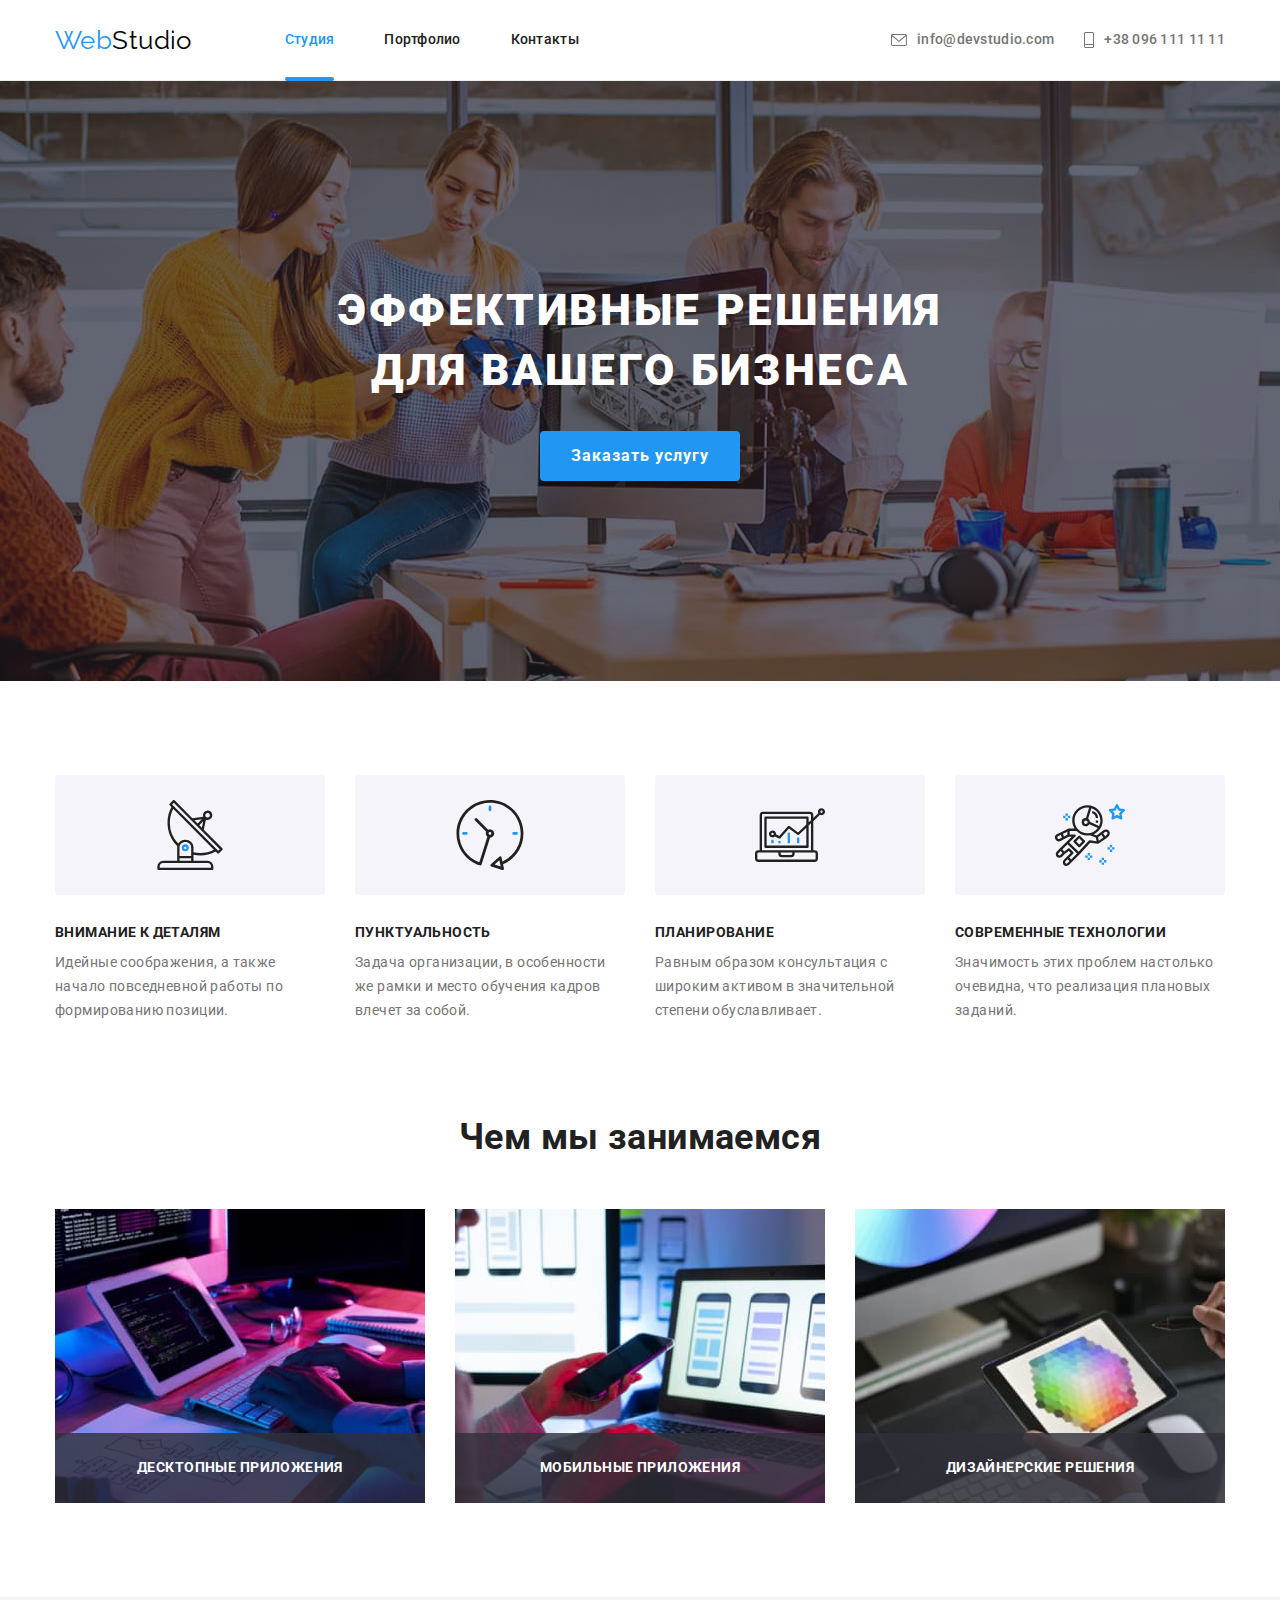
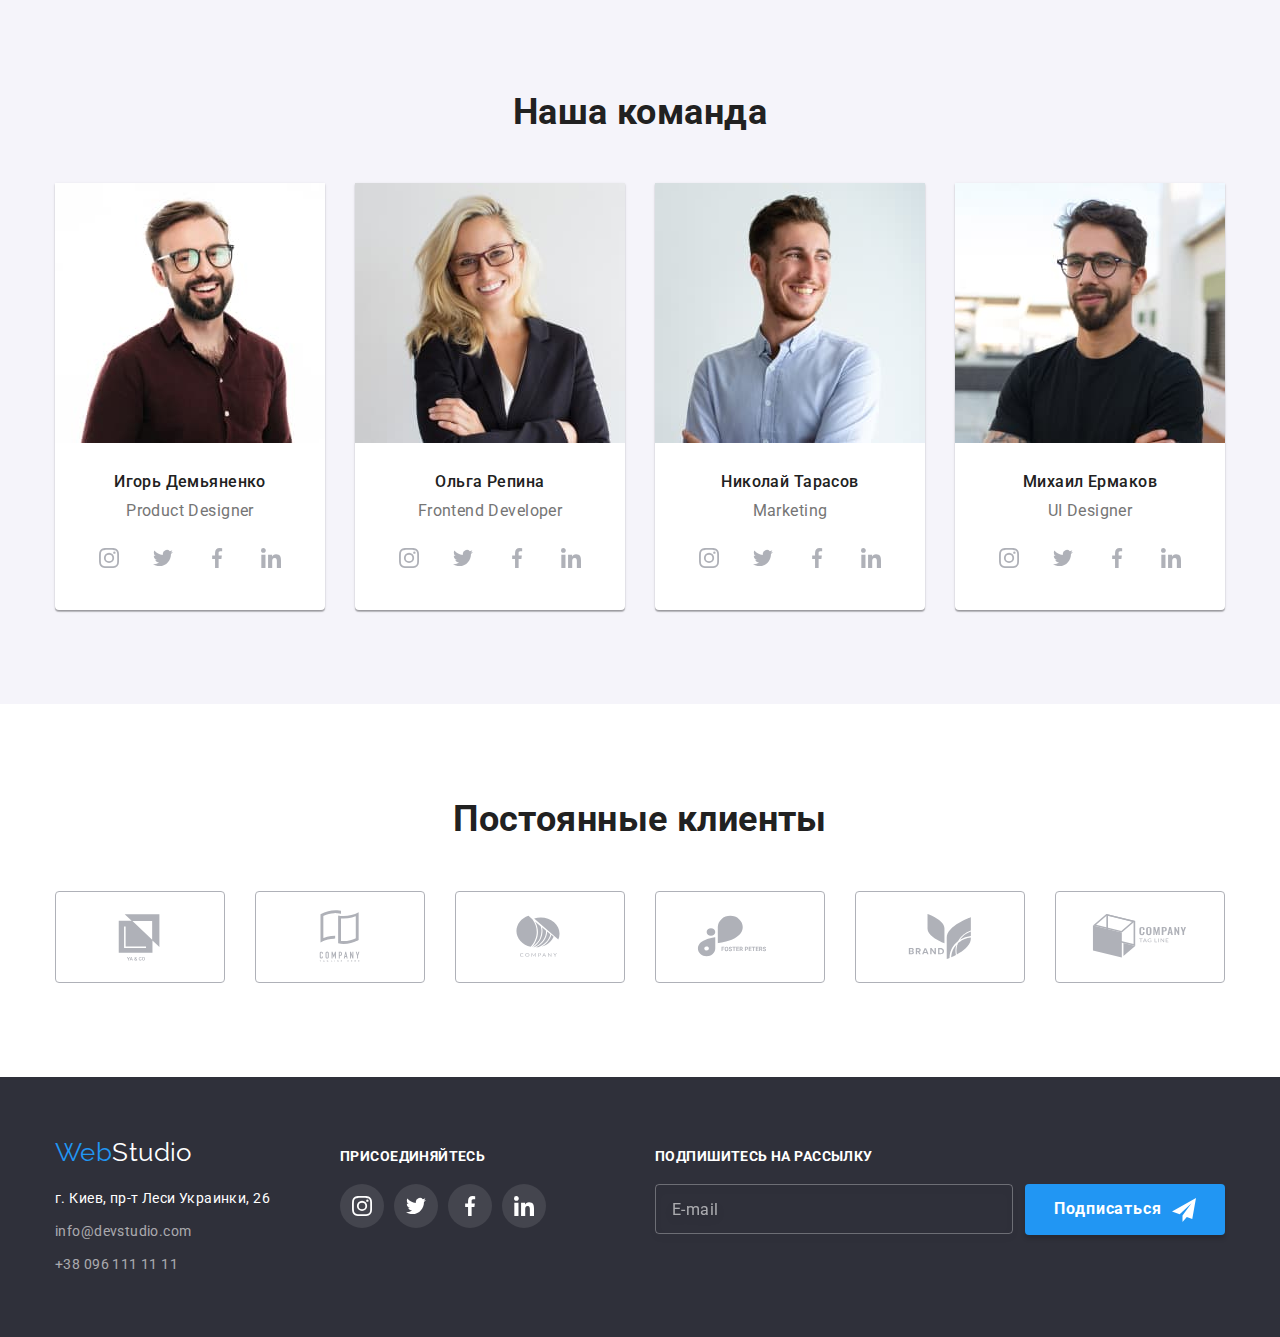
==== commit 0165d5ab: "pic size" ====
--- a/index.html
+++ b/index.html
@@ -64,7 +64,6 @@
                         <use class="burger__close" href="./image/burger.svg#icon-burger-close"></use>
                     </svg>
                 </button>
-                <script src="./js/mobile-menu.js"></script>
             </div>
         </header>
         <main>
@@ -160,7 +159,7 @@
                             <source srcset="./image/index/member-1_mob_1x.jpg 1x, ./image/index/member-1_mob_2x.jpg 2x" media="(max-width: 767px)">
                             <source srcset="./image/index/member-1_tab_1x.jpg 1x, ./image/index/member-1_tab_2x.jpg 2x" media="(min-width: 768px) and (max-width: 1199px)">
                             <source srcset="./image/index/member-1_pc_1x.jpg 1x, ./image/index/member-1_pc_2x.jpg 2x" media="(min-width: 1200px)">
-                            <img src="./image/index/member-1_mob_1x.jpg" alt="Фото Игоря Демьяненко">
+                            <img src="./image/index/member-1_mob_1x.jpg" alt="Фото Игоря Демьяненко" width="450" height="460">
                           </picture>
                             <div class="team__content">
                                 <h3 class="team__member">Игорь Демьяненко</h3>
@@ -195,7 +194,7 @@
                             <source srcset="./image/index/member-2_mob_1x.jpg 1x, ./image/index/member-2_mob_2x.jpg 2x" media="(max-width: 767px)">
                             <source srcset="./image/index/member-2_tab_1x.jpg 1x, ./image/index/member-2_tab_2x.jpg 2x" media="(min-width: 768px) and (max-width: 1199px)">
                             <source srcset="./image/index/member-2_pc_1x.jpg 1x, ./image/index/member-2_pc_2x.jpg 2x" media="(min-width: 1200px)">
-                            <img src="./image/index/member-2_mob_1x.jpg" alt="Фото Ольги Репиной">
+                            <img src="./image/index/member-2_mob_1x.jpg" alt="Фото Ольги Репиной" width="450" height="460">
                           </picture>
                             <div class="team__content">
                                 <h3 class="team__member">Ольга Репина</h3>
@@ -229,7 +228,7 @@
                             <source srcset="./image/index/member-3_mob_1x.jpg 1x, ./image/index/member-3_mob_2x.jpg 2x" media="(max-width: 767px)">
                             <source srcset="./image/index/member-3_tab_1x.jpg 1x, ./image/index/member-3_tab_2x.jpg 2x" media="(min-width: 768px) and (max-width: 1199px)">
                             <source srcset="./image/index/member-3_pc_1x.jpg 1x, ./image/index/member-3_pc_2x.jpg 2x" media="(min-width: 1200px)">
-                            <img src="./image/index/member-3_mob_1x.jpg" alt="Фото Николая Тарасова">
+                            <img src="./image/index/member-3_mob_1x.jpg" alt="Фото Николая Тарасова" width="450" height="460">
                           </picture>
                             
                             <div class="team__content">
@@ -264,7 +263,7 @@
                             <source srcset="./image/index/member-4_mob_1x.jpg 1x, ./image/index/member-4_mob_2x.jpg 2x" media="(max-width: 767px)">
                             <source srcset="./image/index/member-4_tab_1x.jpg 1x, ./image/index/member-4_tab_2x.jpg 2x" media="(min-width: 768px) and (max-width:1199px)">
                             <source srcset="./image/index/member-4_pc_1x.jpg 1x, ./image/index/member-4_pc_2x.jpg 2x" media="(min-width: 1200px)">
-                            <img src="./image/index/member-4_mob_1x.jpg" alt="Фото Михаила Ермакова">
+                            <img src="./image/index/member-4_mob_1x.jpg" alt="Фото Михаила Ермакова" width="450" height="460">
                           </picture>
                             
                             <div class="team__content">
@@ -445,5 +444,6 @@
             </div>
         </div>     
         <script src="./js/modal.js"></script>
+        <script src="./js/mobile-menu.js"></script>
     </body>
 </html>--- a/css/main.min.css
+++ b/css/main.min.css
@@ -1 +1 @@
-h1,h2,h3,p,ul{margin-top:0;margin-bottom:0}ul{padding-left:0}img{display:block;max-width:100%;height:auto}svg{display:block}body{font-family:"Roboto",sans-serif;font-size:14px;line-height:1.71;letter-spacing:.03em;color:#757575}.link{text-decoration:none;color:inherit}.list{list-style:none}.visually-hidden{position:absolute !important;clip:rect(1px 1px 1px 1px);padding:0 !important;border:0 !important;height:1px !important;width:1px !important;overflow:hidden}.section{padding-top:60px;padding-bottom:60px}@media screen and (min-width: 1200px){.section{padding-top:94px;padding-bottom:94px}}.section__title{color:#212121;text-align:center;font-size:28px;line-height:1.17;margin-bottom:30px}@media screen and (min-width: 1200px){.section__title{font-size:36px;margin-bottom:50px}}.container{width:100%;margin-left:auto;margin-right:auto;padding-left:15px;padding-right:15px}@media screen and (min-width: 480px){.container{width:480px}}@media screen and (min-width: 768px){.container{width:768px}}@media screen and (min-width: 1200px){.container{width:1200px}}.logo{font-family:"Raleway",sans-serif;color:#2196f3;display:inline-block;font-weight:700;font-size:24px;line-height:1.1666}.logo--header{color:#000}.logo__logo{margin-bottom:20px}.logo--footer{color:#fff}@media screen and (min-width: 1200px){.logo{font-size:26px}}.icon-set{display:-webkit-box;display:-ms-flexbox;display:flex;-ms-flex-wrap:wrap;flex-wrap:wrap;margin-left:-10px;margin-top:-10px}.icon-set__item{margin-left:10px;margin-top:10px;border-radius:50%}.icon-set__link{display:-webkit-box;display:-ms-flexbox;display:flex;width:44px;height:44px;border-radius:50%;-webkit-box-align:center;-ms-flex-align:center;align-items:center;-webkit-box-pack:center;-ms-flex-pack:center;justify-content:center;-webkit-transition:background-color 250ms cubic-bezier(0.4, 0, 0.2, 1);transition:background-color 250ms cubic-bezier(0.4, 0, 0.2, 1)}.icon-set__link:hover,.icon-set__link:focus{background-color:#2196f3}.icon-set__link:hover .icon-set__icon,.icon-set__link:focus .icon-set__icon{fill:#fff}.icon-set__icon--team{fill:#afb1b8;-webkit-transition:fill 250ms cubic-bezier(0.4, 0, 0.2, 1);transition:fill 250ms cubic-bezier(0.4, 0, 0.2, 1)}.icon-set__link--footer{fill:#fff;background-color:rgba(255,255,255,.1)}.header{border-bottom:1px solid #ececec}.header__pages-link,.header__contacts-link{-webkit-transition:color 250ms cubic-bezier(0.4, 0, 0.2, 1);transition:color 250ms cubic-bezier(0.4, 0, 0.2, 1)}.header__pages-link:hover,.header__pages-link:focus,.header__contacts-link:hover,.header__contacts-link:focus{color:#2196f3}.header__container{width:100%;display:-webkit-box;display:-ms-flexbox;display:flex;-webkit-box-align:center;-ms-flex-align:center;align-items:center;padding-top:10px;padding-bottom:10px;-webkit-box-pack:justify;-ms-flex-pack:justify;justify-content:space-between}.header__contacts-icon{display:none}.header__pages-link{color:#212121}.header__pages-link--active{color:#2196f3}.header__contacts-item{font-weight:500;font-size:34px;line-height:1.176;letter-spacing:.02em}.header__contacts-list{display:-webkit-box;display:-ms-flexbox;display:flex;-webkit-box-orient:vertical;-webkit-box-direction:normal;-ms-flex-direction:column;flex-direction:column}.header__contacts-bottom{font-weight:500;font-size:24px;line-height:1.166;letter-spacing:.02em;z-index:9}.header__social-list{display:-webkit-box;display:-ms-flexbox;display:flex;-ms-flex-wrap:wrap;flex-wrap:wrap;gap:10px}.header__social-item:not(:last-child){border-right:1px solid rgba(33,33,33,.2);padding-right:5px}.header__social-link{color:#2196f3;font-weight:500;font-size:18px;line-height:1.22;letter-spacing:.02em}.header__contacts-top{-webkit-box-ordinal-group:0;-ms-flex-order:-1;order:-1;margin-bottom:32px}.header__contacts-list{margin-bottom:64px}.header__mobile-menu{display:none;position:absolute;top:0;left:0;width:100%;height:100vh;background-color:#fff;padding:48px 40px;z-index:1}.header__mobile-menu.is-open{display:block;display:-webkit-box;display:-ms-flexbox;display:flex;-webkit-box-orient:vertical;-webkit-box-direction:normal;-ms-flex-direction:column;flex-direction:column;-webkit-box-pack:justify;-ms-flex-pack:justify;justify-content:space-between}.header__pages-item{margin-bottom:30px}.header__pages-item:last-child{margin-bottom:0}.header__pages-list{font-weight:500;font-size:40px;line-height:1.175;letter-spacing:.02em}.burger__button-menu{position:relative;border:none;background-color:rgba(0,0,0,0);padding:0;z-index:2}.burger__button-menu{fill:#212121;-webkit-transition:color 250ms cubic-bezier(0.4, 0, 0.2, 1);transition:color 250ms cubic-bezier(0.4, 0, 0.2, 1)}.burger__button-menu:hover,.burger__button-menu:focus{fill:#2196f3}.burger__close{display:none}.burger__button-menu.is-open .burger__close{display:block}.burger__button-menu.is-open .burger__menu{display:none}@media screen and (min-width: 768px){.header__container{width:768px;position:relative;padding-top:0;padding-bottom:0}.header__social-list{display:none}.header__mobile-menu{position:static;height:auto;padding:0;display:-webkit-box;display:-ms-flexbox;display:flex;-webkit-box-align:center;-ms-flex-align:center;align-items:center;margin-left:88px;-webkit-box-pack:justify;-ms-flex-pack:justify;justify-content:space-between}.header__container,.header__nav{display:-webkit-box;display:-ms-flexbox;display:flex;-webkit-box-align:center;-ms-flex-align:center;align-items:center}.header__contacts-top{-webkit-box-ordinal-group:1;-ms-flex-order:0;order:0;margin-bottom:0px}.header__pages-list{display:-webkit-box;display:-ms-flexbox;display:flex;width:294px;-webkit-box-pack:justify;-ms-flex-pack:justify;justify-content:space-between;font-weight:500;font-size:14px;line-height:1.14;letter-spacing:.02em}.header__contacts-list{margin-bottom:0}.header__pages-item{-webkit-box-pack:justify;-ms-flex-pack:justify;justify-content:space-between;margin-bottom:0}.header__pages-link,.header__contacts-link{font-weight:500;line-height:1.14;letter-spacing:.02em;-webkit-transition:color 250ms cubic-bezier(0.4, 0, 0.2, 1);transition:color 250ms cubic-bezier(0.4, 0, 0.2, 1)}.header__pages-link:hover,.header__pages-link:focus,.header__contacts-link:hover,.header__contacts-link:focus{color:#2196f3}.header__pages-link{color:#212121;padding-top:32px;padding-bottom:32px;position:relative;display:block}.header__pages-link--active{color:#2196f3}.header__pages-link--active::after{position:absolute;display:block;bottom:-1px;content:"";width:100%;height:4px;border-radius:2px;background-color:#2196f3}.header__contacts-link{display:-webkit-box;display:-ms-flexbox;display:flex;-webkit-box-align:center;-ms-flex-align:center;align-items:center;font-size:12px}.header__contacts-icon{display:block;margin-right:10px;fill:currentColor}.header .burger__button-menu{display:none}.header__contacts-item:first-child{margin-bottom:10px}}@media screen and (min-width: 1200px){.header__container{width:1200px}.header__contacts-list{display:-webkit-box;display:-ms-flexbox;display:flex;-webkit-box-align:center;-ms-flex-align:center;align-items:center;-webkit-box-orient:horizontal;-webkit-box-direction:normal;-ms-flex-direction:row;flex-direction:row}.header__contacts-item{margin-right:30px}.header .header__contacts-item:not(:last-child){margin-bottom:0}.header__contacts-item:last-child{margin-right:0}.header__mobile-menu{margin-left:93px}.header__contacts-link{font-size:14px;line-height:1.14;letter-spacing:.02em}}.button{font-family:inherit;cursor:pointer;border-radius:4px;border:rgba(0,0,0,0)}.hero-button{display:-webkit-box;display:-ms-flexbox;display:flex;-webkit-box-pack:center;-ms-flex-pack:center;justify-content:center;-webkit-box-align:center;-ms-flex-align:center;align-items:center;margin-left:auto;margin-right:auto;min-width:200px;padding:10px 28px;background-color:#2196f3;color:#fff;font-weight:700;font-size:16px;line-height:1.88;letter-spacing:.06em;-webkit-box-shadow:0px 4px 4px rgba(0,0,0,.15);box-shadow:0px 4px 4px rgba(0,0,0,.15);-webkit-transition:background-color 250ms cubic-bezier(0.4, 0, 0.2, 1);transition:background-color 250ms cubic-bezier(0.4, 0, 0.2, 1)}.hero-button:hover,.hero-button:focus{background-color:#188ce8}.hero{height:auto;background-color:#2f303a;text-align:center;padding-top:118px;padding-bottom:118px}.hero__title{font-size:26px;line-height:1.62;max-width:360px;height:auto;color:#fff;margin-left:auto;margin-right:auto;margin-bottom:30px;font-weight:900;text-align:center;letter-spacing:.06em;text-transform:uppercase}@media screen and (min-width: 1200px){.hero{padding-top:200px;padding-bottom:200px}.hero__title{font-size:44px;line-height:1.36;max-width:696px;height:auto}}.overlay{max-width:1600px;margin-left:auto;margin-right:auto;background-repeat:no-repeat;background-position:center;background-size:cover;background-image:-webkit-gradient(linear, left top, right top, from(rgba(47, 48, 58, 0.4)), to(rgba(47, 48, 58, 0.4))),url("../image/index/hero_mobile_1x.jpg");background-image:linear-gradient(to right, rgba(47, 48, 58, 0.4), rgba(47, 48, 58, 0.4)),url("../image/index/hero_mobile_1x.jpg")}@media(-webkit-min-device-pixel-ratio: 2), (min-resolution: 2dppx){.overlay{background-image:-webkit-gradient(linear, left top, right top, from(rgba(47, 48, 58, 0.4)), to(rgba(47, 48, 58, 0.4))),url("../image/index/hero_mobile_2x.jpg");background-image:linear-gradient(to right, rgba(47, 48, 58, 0.4), rgba(47, 48, 58, 0.4)),url("../image/index/hero_mobile_2x.jpg")}}@media screen and (min-width: 768px){.overlay{background-image:-webkit-gradient(linear, left top, right top, from(rgba(47, 48, 58, 0.4)), to(rgba(47, 48, 58, 0.4))),url("../image/index/hero_tablet_1x.jpg");background-image:linear-gradient(to right, rgba(47, 48, 58, 0.4), rgba(47, 48, 58, 0.4)),url("../image/index/hero_tablet_1x.jpg")}}@media screen and (min-width: 768px)and (-webkit-min-device-pixel-ratio: 2), screen and (min-width: 768px)and (min-resolution: 2dppx){.overlay{background-image:-webkit-gradient(linear, left top, right top, from(rgba(47, 48, 58, 0.4)), to(rgba(47, 48, 58, 0.4))),url("../image/index/hero_tablet_2x.jpg");background-image:linear-gradient(to right, rgba(47, 48, 58, 0.4), rgba(47, 48, 58, 0.4)),url("../image/index/hero_tablet_2x.jpg")}}@media screen and (min-width: 1200px){.overlay{background-image:-webkit-gradient(linear, left top, right top, from(rgba(47, 48, 58, 0.4)), to(rgba(47, 48, 58, 0.4))),url("../image/index/hero_pc_1x.jpg");background-image:linear-gradient(to right, rgba(47, 48, 58, 0.4), rgba(47, 48, 58, 0.4)),url("../image/index/hero_pc_1x.jpg")}}@media screen and (min-width: 1200px)and (-webkit-min-device-pixel-ratio: 2),screen and (min-width: 1200px)and (min-resolution: 2dppx),screen and (min-width: 1200px)and (min-resolution: 192dpi),screen and (min-width: 1200px)and (min-device-pixel-ratio: 2){.overlay{background-image:-webkit-gradient(linear, left top, right top, from(rgba(47, 48, 58, 0.4)), to(rgba(47, 48, 58, 0.4))),url("../image/index/hero_pc_2x.jpg");background-image:linear-gradient(to right, rgba(47, 48, 58, 0.4), rgba(47, 48, 58, 0.4)),url("../image/index/hero_pc_2x.jpg")}}@media screen and (min-width: 768px){.benefits__item{-ms-flex-preferred-size:calc(50% - 30px);flex-basis:calc(50% - 30px)}}@media screen and (min-width: 1200px){.benefits__item{-ms-flex-preferred-size:calc(25% - 30px);flex-basis:calc(25% - 30px)}}.benefits__title{color:#212121;font-size:14px;line-height:1.14;text-transform:uppercase;margin-bottom:10px}@media screen and (max-width: 767px){.benefits__title{text-align:center}}.benefits__icon-wrapper{height:120px;background-color:#f5f4fa;border-radius:4px;padding-top:25px;padding-bottom:25px;margin-bottom:30px}.benefits__icon{margin-left:auto;margin-right:auto}@media screen and (min-width: 1200px){.benefits{padding-bottom:0}}.examples{display:none}@media screen and (min-width: 1200px){.examples{display:block}.examples__item{position:relative;-ms-flex-preferred-size:calc(33.3333333333% - 30px);flex-basis:calc(33.3333333333% - 30px)}.examples__wrap{position:absolute;bottom:0;width:100%;height:70px;display:-webkit-box;display:-ms-flexbox;display:flex;-webkit-box-pack:center;-ms-flex-pack:center;justify-content:center;-webkit-box-align:center;-ms-flex-align:center;align-items:center;background-color:rgba(47,48,58,.8)}.examples__title{font-size:14px;line-height:1.14;text-transform:uppercase;color:#fff}}.card-set{display:-webkit-box;display:-ms-flexbox;display:flex;-ms-flex-wrap:wrap;flex-wrap:wrap;margin-left:-30px;margin-top:-30px}.card-set__item{margin-left:30px;margin-top:30px}.team{background-color:#f5f4fa}.team__item{background:#fff;-webkit-box-shadow:0px 1px 3px rgba(0,0,0,.12),0px 1px 1px rgba(0,0,0,.14),0px 2px 1px rgba(0,0,0,.2);box-shadow:0px 1px 3px rgba(0,0,0,.12),0px 1px 1px rgba(0,0,0,.14),0px 2px 1px rgba(0,0,0,.2);border-radius:0px 0px 4px 4px}.team__content{padding:30px 15px;display:-webkit-box;display:-ms-flexbox;display:flex;-webkit-box-orient:vertical;-webkit-box-direction:normal;-ms-flex-direction:column;flex-direction:column;-webkit-box-align:center;-ms-flex-align:center;align-items:center}.team__member{color:#212121;font-weight:500;font-size:16px;line-height:1.18;margin-bottom:10px}.team__job{font-size:16px;line-height:1.18;margin-bottom:16px}@media screen and (min-width: 768px){.team__item{-ms-flex-preferred-size:calc(50% - 30px);flex-basis:calc(50% - 30px)}}@media screen and (min-width: 1200px){.team__item{-ms-flex-preferred-size:calc(25% - 30px);flex-basis:calc(25% - 30px)}}.clients__link{height:92px;display:-webkit-box;display:-ms-flexbox;display:flex;-webkit-box-align:center;-ms-flex-align:center;align-items:center;-webkit-box-pack:center;-ms-flex-pack:center;justify-content:center;border:1px solid #afb1b8;border-radius:4px;fill:#afb1b8;-webkit-transition:fill 250ms cubic-bezier(0.4, 0, 0.2, 1),border 250ms cubic-bezier(0.4, 0, 0.2, 1);transition:fill 250ms cubic-bezier(0.4, 0, 0.2, 1),border 250ms cubic-bezier(0.4, 0, 0.2, 1)}.clients__link:hover,.clients__link:focus{border:1px solid #2196f3;fill:#2196f3}.clients__item{-ms-flex-preferred-size:calc(50% - 30px);flex-basis:calc(50% - 30px)}@media screen and (min-width: 768px){.clients__item{-ms-flex-preferred-size:calc(33.3333333333% - 30px);flex-basis:calc(33.3333333333% - 30px)}}@media screen and (min-width: 1200px){.clients__item{-ms-flex-preferred-size:calc(16.6666666667% - 30px);flex-basis:calc(16.6666666667% - 30px)}}.footer{background-color:#2f303a;padding-top:60px;padding-bottom:60px;text-align:center}.footer-join__text,.footer-subscribe__text{font-weight:700;line-height:1.14;text-transform:uppercase;color:#fff;margin-bottom:20px}.footer__address{margin-bottom:60px}.footer-address{font-style:inherit}.footer-address__item:not(:last-child){margin-bottom:8px}.footer-subscribe__icon{fill:#fff;margin-left:10px}.footer-join__container{margin-bottom:60px;display:-webkit-box;display:-ms-flexbox;display:flex;-webkit-box-orient:vertical;-webkit-box-direction:normal;-ms-flex-direction:column;flex-direction:column;-webkit-box-align:center;-ms-flex-align:center;align-items:center}.footer-subscribe__form{max-width:100%}.footer__logo{margin-bottom:20px}.footer-subscribe__input{display:block;height:50px;margin-bottom:20px}.footer-address__link[target=_blank]{color:#fff}.footer-address__link{color:rgba(255,255,255,.6);-webkit-transition:color 250ms cubic-bezier(0.4, 0, 0.2, 1);transition:color 250ms cubic-bezier(0.4, 0, 0.2, 1)}.footer-address__link:hover,.footer-address__link:focus{color:#2196f3}.footer-subscribe__form{display:-webkit-box;display:-ms-flexbox;display:flex;-webkit-box-orient:vertical;-webkit-box-direction:normal;-ms-flex-direction:column;flex-direction:column}.footer-subscribe__input{border:1px solid rgba(255,255,255,.3);-webkit-filter:drop-shadow(0px 4px 4px rgba(0, 0, 0, 0.15));filter:drop-shadow(0px 4px 4px rgba(0, 0, 0, 0.15));border-radius:4px;background-color:rgba(0,0,0,0);padding:15px 16px;color:#fff;font-size:16px;line-height:1.25;letter-spacing:.03em}.footer-subscribe__input::-webkit-input-placeholder{font-size:16px;line-height:1.25;letter-spacing:.03em;color:rgba(255,255,255,.6)}.footer-subscribe__input::-moz-placeholder{font-size:16px;line-height:1.25;letter-spacing:.03em;color:rgba(255,255,255,.6)}.footer-subscribe__input:-ms-input-placeholder{font-size:16px;line-height:1.25;letter-spacing:.03em;color:rgba(255,255,255,.6)}.footer-subscribe__input::-ms-input-placeholder{font-size:16px;line-height:1.25;letter-spacing:.03em;color:rgba(255,255,255,.6)}.footer-subscribe__input::placeholder{font-size:16px;line-height:1.25;letter-spacing:.03em;color:rgba(255,255,255,.6)}@media screen and (min-width: 768px){.footer__container{display:-webkit-box;display:-ms-flexbox;display:flex;-ms-flex-wrap:wrap;flex-wrap:wrap;-webkit-box-align:baseline;-ms-flex-align:baseline;align-items:baseline}.footer__address{margin-left:76px}.footer-join__container{width:206px;margin-left:165px}.footer-subscribe__container{margin-left:auto;margin-right:auto}.footer-subscribe__input{width:450px}}@media screen and (min-width: 1200px){.footer{text-align:left}.footer__address{margin:0}.footer-address{font-style:inherit}.footer-address__item:not(:last-child){margin-bottom:9px}.footer-address__link[target=_blank]{color:#fff}.footer-address__link{color:rgba(255,255,255,.6);-webkit-transition:color 250ms cubic-bezier(0.4, 0, 0.2, 1);transition:color 250ms cubic-bezier(0.4, 0, 0.2, 1)}.footer-address__link:hover,.footer-address__link:focus{color:#2196f3}.footer-join__container{margin-left:70px;margin-bottom:0;-webkit-box-align:start;-ms-flex-align:start;align-items:flex-start}.footer-subscribe__container{margin-left:auto;margin-right:0}.footer-subscribe__input{width:358px;height:50px;margin-right:12px;border:1px solid rgba(255,255,255,.3);-webkit-filter:drop-shadow(0px 4px 4px rgba(0, 0, 0, 0.15));filter:drop-shadow(0px 4px 4px rgba(0, 0, 0, 0.15));border-radius:4px;background-color:rgba(0,0,0,0);padding:15px 16px;color:#fff;font-size:16px;line-height:1.25;letter-spacing:.03em}.footer-subscribe__input::-webkit-input-placeholder{font-size:16px;line-height:1.25;letter-spacing:.03em;color:rgba(255,255,255,.6)}.footer-subscribe__input::-moz-placeholder{font-size:16px;line-height:1.25;letter-spacing:.03em;color:rgba(255,255,255,.6)}.footer-subscribe__input:-ms-input-placeholder{font-size:16px;line-height:1.25;letter-spacing:.03em;color:rgba(255,255,255,.6)}.footer-subscribe__input::-ms-input-placeholder{font-size:16px;line-height:1.25;letter-spacing:.03em;color:rgba(255,255,255,.6)}.footer-subscribe__input::placeholder{font-size:16px;line-height:1.25;letter-spacing:.03em;color:rgba(255,255,255,.6)}.footer-subscribe__form{-webkit-box-orient:horizontal;-webkit-box-direction:normal;-ms-flex-direction:row;flex-direction:row}.footer-subscribe__input{margin-bottom:0}.footer-subscribe__icon{fill:#fff;margin-left:10px}}.backdrop{z-index:10;position:fixed;left:0;top:0;width:100%;height:100%;visibility:visible;background-color:rgba(0,0,0,.2);-webkit-transition:opacity 250ms cubic-bezier(0.4, 0, 0.2, 1),visibility 250ms cubic-bezier(0.4, 0, 0.2, 1);transition:opacity 250ms cubic-bezier(0.4, 0, 0.2, 1),visibility 250ms cubic-bezier(0.4, 0, 0.2, 1)}.backdrop.is-hidden{visibility:hidden;opacity:0;pointer-events:none}.modal{position:absolute;-webkit-transform:translate(-50%, -50%) scale(1);transform:translate(-50%, -50%) scale(1);left:50%;top:50%;padding:40px;text-align:center;max-width:100%;-webkit-transition:-webkit-transform 250ms cubic-bezier(0.4, 0, 0.2, 1) 250ms;transition:-webkit-transform 250ms cubic-bezier(0.4, 0, 0.2, 1) 250ms;transition:transform 250ms cubic-bezier(0.4, 0, 0.2, 1) 250ms;transition:transform 250ms cubic-bezier(0.4, 0, 0.2, 1) 250ms, -webkit-transform 250ms cubic-bezier(0.4, 0, 0.2, 1) 250ms;border-radius:4px;background-color:#fff;-webkit-box-shadow:0px 1px 3px rgba(0,0,0,.12),0px 1px 1px rgba(0,0,0,.14),0px 2px 1px rgba(0,0,0,.2);box-shadow:0px 1px 3px rgba(0,0,0,.12),0px 1px 1px rgba(0,0,0,.14),0px 2px 1px rgba(0,0,0,.2)}.backdrop.is-hidden .modal{-webkit-transform:translate(-50%, -50%) scale(1.2);transform:translate(-50%, -50%) scale(1.2)}.modal__title{color:#212121;font-size:20px;line-height:1.5;margin-bottom:12px}.modal__form{width:100%}.modal__item{position:relative;display:-webkit-box;display:-ms-flexbox;display:flex;-webkit-box-orient:vertical;-webkit-box-direction:normal;-ms-flex-direction:column;flex-direction:column;margin-bottom:10px}.modal__item--comment{margin-bottom:20px}.modal__label{color:#757575;margin-right:auto;font-size:12px;line-height:1.16;letter-spacing:.01em;margin-bottom:4px}.modal__input{width:100%;height:40px;border:1px solid;border-color:rgba(33,33,33,.2);border-radius:4px;padding:12px 12px 12px 42px;outline:none}.modal__input--comment{height:120px;padding-left:16px;padding-right:16px;resize:none}.modal__input:hover,.modal__input:focus{border-color:#2196f3}.modal__input::-webkit-input-placeholder{color:rgba(117,117,117,.5);font-size:14px;line-height:1.14;letter-spacing:.01em}.modal__input::-moz-placeholder{color:rgba(117,117,117,.5);font-size:14px;line-height:1.14;letter-spacing:.01em}.modal__input:-ms-input-placeholder{color:rgba(117,117,117,.5);font-size:14px;line-height:1.14;letter-spacing:.01em}.modal__input::-ms-input-placeholder{color:rgba(117,117,117,.5);font-size:14px;line-height:1.14;letter-spacing:.01em}.modal__input::placeholder{color:rgba(117,117,117,.5);font-size:14px;line-height:1.14;letter-spacing:.01em}.modal__policy{color:#757575;cursor:pointer;font-size:12px;line-height:1.16}.modal__icon{position:absolute;left:12px;bottom:11px;fill:#212121;-webkit-transition:fill 250ms cubic-bezier(0.4, 0, 0.2, 1);transition:fill 250ms cubic-bezier(0.4, 0, 0.2, 1)}.modal__input:hover~.modal__icon,.modal__input:focus~.modal__icon{fill:#2196f3}.modal__checkbox{margin-bottom:30px}.modal__checkbox-input{position:absolute;clip:rect(1px 1px 1px 1px);padding:0;border:0;height:1px;width:1px;overflow:hidden}.modal__policy-link{color:#2196f3;margin-left:4px}.modal__checkbox-icon{display:inline-block;border:2px solid;border-color:#212121;border-radius:2px;width:16px;height:15px;margin-right:7px}.modal__checkbox-input:checked+.modal__policy .modal__checkbox-icon{background-color:#2196f3;border-color:rgba(0,0,0,0);background-image:url("../image/icon-check.svg");background-size:contain;background-origin:border-box}.modal__close-button{position:absolute;right:8px;top:8px;width:30px;height:30px;border-radius:50%;display:-webkit-box;display:-ms-flexbox;display:flex;-webkit-box-pack:center;-ms-flex-pack:center;justify-content:center;-webkit-box-align:center;-ms-flex-align:center;align-items:center;cursor:pointer;border:1px solid rgba(0,0,0,.1);background-color:#fff;fill:#000;-webkit-transition:fill 250ms cubic-bezier(0.4, 0, 0.2, 1);transition:fill 250ms cubic-bezier(0.4, 0, 0.2, 1)}.modal__close-button:hover,.modal__close-button:focus{fill:#2196f3}@media screen and (min-width: 480px){.modal{width:450px}.modal__policy{display:-webkit-box;display:-ms-flexbox;display:flex;-webkit-box-align:center;-ms-flex-align:center;align-items:center;-webkit-box-pack:center;-ms-flex-pack:center;justify-content:center}}@media screen and (min-width: 1200px){.modal{width:528px}.modal__title{line-height:1.15}.modal__policy{font-size:14px}}.filter__button-set{display:-webkit-box;display:-ms-flexbox;display:flex;-ms-flex-wrap:wrap;flex-wrap:wrap;margin-bottom:40px;margin-left:-8px;margin-top:-15px}.filter__item{margin-left:8px;margin-top:15px}.filter__button{background-color:#f5f4fa;color:#212121;font-weight:500;font-size:16px;line-height:1.62;letter-spacing:.03em;padding:6px 22px;-webkit-transition:background-color 250ms cubic-bezier(0.4, 0, 0.2, 1),color 250ms cubic-bezier(0.4, 0, 0.2, 1),-webkit-box-shadow 250ms cubic-bezier(0.4, 0, 0.2, 1);transition:background-color 250ms cubic-bezier(0.4, 0, 0.2, 1),color 250ms cubic-bezier(0.4, 0, 0.2, 1),-webkit-box-shadow 250ms cubic-bezier(0.4, 0, 0.2, 1);transition:background-color 250ms cubic-bezier(0.4, 0, 0.2, 1),color 250ms cubic-bezier(0.4, 0, 0.2, 1),box-shadow 250ms cubic-bezier(0.4, 0, 0.2, 1);transition:background-color 250ms cubic-bezier(0.4, 0, 0.2, 1),color 250ms cubic-bezier(0.4, 0, 0.2, 1),box-shadow 250ms cubic-bezier(0.4, 0, 0.2, 1),-webkit-box-shadow 250ms cubic-bezier(0.4, 0, 0.2, 1)}.filter__button:hover,.filter__button:focus{background-color:#2196f3;color:#fff;-webkit-box-shadow:0px 3px 1px rgba(0,0,0,.1),0px 1px 2px rgba(0,0,0,.08),0px 2px 2px rgba(0,0,0,.12);box-shadow:0px 3px 1px rgba(0,0,0,.1),0px 1px 2px rgba(0,0,0,.08),0px 2px 2px rgba(0,0,0,.12)}@media screen and (min-width: 768px){.filter__button-set{-webkit-box-pack:center;-ms-flex-pack:center;justify-content:center}}.service__link{display:-webkit-box;display:-ms-flexbox;display:flex;-webkit-box-orient:vertical;-webkit-box-direction:normal;-ms-flex-direction:column;flex-direction:column;-webkit-transition:-webkit-box-shadow 250ms cubic-bezier(0.4, 0, 0.2, 1);transition:-webkit-box-shadow 250ms cubic-bezier(0.4, 0, 0.2, 1);transition:box-shadow 250ms cubic-bezier(0.4, 0, 0.2, 1);transition:box-shadow 250ms cubic-bezier(0.4, 0, 0.2, 1), -webkit-box-shadow 250ms cubic-bezier(0.4, 0, 0.2, 1)}.service__link:hover,.service__link:focus{-webkit-box-shadow:0px 1px 1px rgba(0,0,0,.12),0px 4px 4px rgba(0,0,0,.06),1px 4px 6px rgba(0,0,0,.16);box-shadow:0px 1px 1px rgba(0,0,0,.12),0px 4px 4px rgba(0,0,0,.06),1px 4px 6px rgba(0,0,0,.16)}.service__thumb{position:relative;overflow:hidden}.service__wrap{position:absolute;height:100%;top:1px;display:-webkit-box;display:-ms-flexbox;display:flex;-webkit-box-align:center;-ms-flex-align:center;align-items:center;-webkit-transform:translateY(100%);transform:translateY(100%);padding-left:24px;padding-right:24px;background-color:rgba(33,150,243,.9);-webkit-transition:-webkit-transform 250ms cubic-bezier(0.4, 0, 0.2, 1);transition:-webkit-transform 250ms cubic-bezier(0.4, 0, 0.2, 1);transition:transform 250ms cubic-bezier(0.4, 0, 0.2, 1);transition:transform 250ms cubic-bezier(0.4, 0, 0.2, 1), -webkit-transform 250ms cubic-bezier(0.4, 0, 0.2, 1)}.service__link:hover .service__wrap,.service__link:focus .service__wrap{-webkit-transform:translateY(0);transform:translateY(0)}.service__text{font-size:18px;line-height:1.56;letter-spacing:.03em;color:#fff}@media screen and (max-width: 355px){.service__text{font-size:14px}}.service__card{border:1px solid #eee;padding:20px 24px}.service__title{color:#212121;font-size:18px;line-height:2;letter-spacing:.06em;margin-bottom:4px}.service__description{font-size:16px;line-height:1.88}@media screen and (min-width: 768px){.service__item{-ms-flex-preferred-size:calc(50% - 30px);flex-basis:calc(50% - 30px)}.service__card{-webkit-box-flex:1;-ms-flex-positive:1;flex-grow:1}.service__link{height:100%}}@media screen and (min-width: 1200px){.service__item{-ms-flex-preferred-size:calc(33.3333333333% - 30px);flex-basis:calc(33.3333333333% - 30px)}.service__wrap{padding:63px 24px}}/*# sourceMappingURL=main.min.css.map */+h1,h2,h3,p,ul{margin-top:0;margin-bottom:0}ul{padding-left:0}img{display:block;max-width:100%;height:auto}svg{display:block}body{font-family:"Roboto",sans-serif;font-size:14px;line-height:1.71;letter-spacing:.03em;color:#757575}.link{text-decoration:none;color:inherit}.list{list-style:none}.visually-hidden{position:absolute !important;clip:rect(1px 1px 1px 1px);padding:0 !important;border:0 !important;height:1px !important;width:1px !important;overflow:hidden}.section{padding-top:60px;padding-bottom:60px}@media screen and (min-width: 1200px){.section{padding-top:94px;padding-bottom:94px}}.section__title{color:#212121;text-align:center;font-size:28px;line-height:1.17;margin-bottom:30px}@media screen and (min-width: 1200px){.section__title{font-size:36px;margin-bottom:50px}}.container{width:100%;margin-left:auto;margin-right:auto;padding-left:15px;padding-right:15px}@media screen and (min-width: 480px){.container{width:480px}}@media screen and (min-width: 768px){.container{width:768px}}@media screen and (min-width: 1200px){.container{width:1200px}}.logo{font-family:"Raleway",sans-serif;color:#2196f3;display:inline-block;font-size:24px;line-height:1.1666}.logo--header{color:#000}.logo--footer{color:#fff}@media screen and (min-width: 1200px){.logo{font-size:26px}}.icon-set{display:-webkit-box;display:-ms-flexbox;display:flex;-ms-flex-wrap:wrap;flex-wrap:wrap;margin-left:-10px;margin-top:-10px}.icon-set__item{margin-left:10px;margin-top:10px;border-radius:50%}.icon-set__link{display:-webkit-box;display:-ms-flexbox;display:flex;width:44px;height:44px;border-radius:50%;-webkit-box-align:center;-ms-flex-align:center;align-items:center;-webkit-box-pack:center;-ms-flex-pack:center;justify-content:center;-webkit-transition:background-color 250ms cubic-bezier(0.4, 0, 0.2, 1);transition:background-color 250ms cubic-bezier(0.4, 0, 0.2, 1)}.icon-set__link:hover,.icon-set__link:focus{background-color:#2196f3}.icon-set__link:hover .icon-set__icon,.icon-set__link:focus .icon-set__icon{fill:#fff}.icon-set__icon--team{fill:#afb1b8;-webkit-transition:fill 250ms cubic-bezier(0.4, 0, 0.2, 1);transition:fill 250ms cubic-bezier(0.4, 0, 0.2, 1)}.icon-set__link--footer{fill:#fff;background-color:rgba(255,255,255,.1)}.header{border-bottom:1px solid #ececec}.header__pages-link,.header__contacts-link{-webkit-transition:color 250ms cubic-bezier(0.4, 0, 0.2, 1);transition:color 250ms cubic-bezier(0.4, 0, 0.2, 1)}.header__pages-link:hover,.header__pages-link:focus,.header__contacts-link:hover,.header__contacts-link:focus{color:#2196f3}.header__container{width:100%;display:-webkit-box;display:-ms-flexbox;display:flex;-webkit-box-align:center;-ms-flex-align:center;align-items:center;padding-top:10px;padding-bottom:10px;-webkit-box-pack:justify;-ms-flex-pack:justify;justify-content:space-between}.header__contacts-icon{display:none}.header__pages-link{color:#212121}.header__pages-link--active{color:#2196f3}.header__contacts-item{font-weight:500;font-size:34px;line-height:1.176;letter-spacing:.02em}.header__contacts-list{display:-webkit-box;display:-ms-flexbox;display:flex;-webkit-box-orient:vertical;-webkit-box-direction:normal;-ms-flex-direction:column;flex-direction:column}.header__contacts-bottom{font-weight:500;font-size:24px;line-height:1.166;letter-spacing:.02em;z-index:9}.header__social-list{display:-webkit-box;display:-ms-flexbox;display:flex;-ms-flex-wrap:wrap;flex-wrap:wrap;gap:10px}.header__social-item:not(:last-child){border-right:1px solid rgba(33,33,33,.2);padding-right:5px}.header__social-link{color:#2196f3;font-weight:500;font-size:18px;line-height:1.22;letter-spacing:.02em}.header__contacts-top{-webkit-box-ordinal-group:0;-ms-flex-order:-1;order:-1;margin-bottom:32px}.header__contacts-list{margin-bottom:64px}.header__mobile-menu{display:none;position:absolute;top:0;left:0;width:100%;height:100vh;background-color:#fff;padding:48px 40px;z-index:1}.header__mobile-menu.is-open{display:block;display:-webkit-box;display:-ms-flexbox;display:flex;-webkit-box-orient:vertical;-webkit-box-direction:normal;-ms-flex-direction:column;flex-direction:column;-webkit-box-pack:justify;-ms-flex-pack:justify;justify-content:space-between}.header__pages-item{margin-bottom:30px}.header__pages-item:last-child{margin-bottom:0}.header__pages-list{font-weight:500;font-size:40px;line-height:1.175;letter-spacing:.02em}.burger__button-menu{position:relative;border:none;background-color:rgba(0,0,0,0);padding:0;z-index:2}.burger__button-menu{fill:#212121;-webkit-transition:color 250ms cubic-bezier(0.4, 0, 0.2, 1);transition:color 250ms cubic-bezier(0.4, 0, 0.2, 1)}.burger__button-menu:hover,.burger__button-menu:focus{fill:#2196f3}.burger__close{display:none}.burger__button-menu.is-open .burger__close{display:block}.burger__button-menu.is-open .burger__menu{display:none}@media screen and (min-width: 768px){.header__container{width:768px;position:relative;padding-top:0;padding-bottom:0}.header__social-list{display:none}.header__mobile-menu{position:static;height:auto;padding:0;display:-webkit-box;display:-ms-flexbox;display:flex;-webkit-box-align:center;-ms-flex-align:center;align-items:center;margin-left:88px;-webkit-box-pack:justify;-ms-flex-pack:justify;justify-content:space-between}.header__container,.header__nav{display:-webkit-box;display:-ms-flexbox;display:flex;-webkit-box-align:center;-ms-flex-align:center;align-items:center}.header__contacts-top{-webkit-box-ordinal-group:1;-ms-flex-order:0;order:0;margin-bottom:0px}.header__pages-list{display:-webkit-box;display:-ms-flexbox;display:flex;width:294px;-webkit-box-pack:justify;-ms-flex-pack:justify;justify-content:space-between;font-weight:500;font-size:14px;line-height:1.14;letter-spacing:.02em}.header__contacts-list{margin-bottom:0}.header__pages-item{-webkit-box-pack:justify;-ms-flex-pack:justify;justify-content:space-between;margin-bottom:0}.header__pages-link,.header__contacts-link{font-weight:500;line-height:1.14;letter-spacing:.02em;-webkit-transition:color 250ms cubic-bezier(0.4, 0, 0.2, 1);transition:color 250ms cubic-bezier(0.4, 0, 0.2, 1)}.header__pages-link:hover,.header__pages-link:focus,.header__contacts-link:hover,.header__contacts-link:focus{color:#2196f3}.header__pages-link{color:#212121;padding-top:32px;padding-bottom:32px;position:relative;display:block}.header__pages-link--active{color:#2196f3}.header__pages-link--active::after{position:absolute;display:block;bottom:-1px;content:"";width:100%;height:4px;border-radius:2px;background-color:#2196f3}.header__contacts-link{display:-webkit-box;display:-ms-flexbox;display:flex;-webkit-box-align:center;-ms-flex-align:center;align-items:center;font-size:12px}.header__contacts-icon{display:block;margin-right:10px;fill:currentColor}.header .burger__button-menu{display:none}.header__contacts-item:first-child{margin-bottom:10px}}@media screen and (min-width: 1200px){.header__container{width:1200px}.header__contacts-list{display:-webkit-box;display:-ms-flexbox;display:flex;-webkit-box-align:center;-ms-flex-align:center;align-items:center;-webkit-box-orient:horizontal;-webkit-box-direction:normal;-ms-flex-direction:row;flex-direction:row}.header__contacts-item{margin-right:30px}.header .header__contacts-item:not(:last-child){margin-bottom:0}.header__contacts-item:last-child{margin-right:0}.header__mobile-menu{margin-left:93px}.header__contacts-link{font-size:14px;line-height:1.14;letter-spacing:.02em}}.button{font-family:inherit;cursor:pointer;border-radius:4px;border:rgba(0,0,0,0)}.hero-button{display:-webkit-box;display:-ms-flexbox;display:flex;-webkit-box-pack:center;-ms-flex-pack:center;justify-content:center;-webkit-box-align:center;-ms-flex-align:center;align-items:center;margin-left:auto;margin-right:auto;min-width:200px;padding:10px 28px;background-color:#2196f3;color:#fff;font-weight:700;font-size:16px;line-height:1.88;letter-spacing:.06em;-webkit-box-shadow:0px 4px 4px rgba(0,0,0,.15);box-shadow:0px 4px 4px rgba(0,0,0,.15);-webkit-transition:background-color 250ms cubic-bezier(0.4, 0, 0.2, 1);transition:background-color 250ms cubic-bezier(0.4, 0, 0.2, 1)}.hero-button:hover,.hero-button:focus{background-color:#188ce8}.hero{height:auto;background-color:#2f303a;text-align:center;padding-top:118px;padding-bottom:118px}.hero__title{font-size:26px;line-height:1.62;max-width:360px;height:auto;color:#fff;margin-left:auto;margin-right:auto;margin-bottom:30px;font-weight:900;text-align:center;letter-spacing:.06em;text-transform:uppercase}@media screen and (min-width: 1200px){.hero{padding-top:200px;padding-bottom:200px}.hero__title{font-size:44px;line-height:1.36;max-width:696px;height:auto}}.overlay{max-width:1600px;margin-left:auto;margin-right:auto;background-repeat:no-repeat;background-position:center;background-size:cover;background-image:-webkit-gradient(linear, left top, right top, from(rgba(47, 48, 58, 0.4)), to(rgba(47, 48, 58, 0.4))),url("../image/index/hero_mobile_1x.jpg");background-image:linear-gradient(to right, rgba(47, 48, 58, 0.4), rgba(47, 48, 58, 0.4)),url("../image/index/hero_mobile_1x.jpg")}@media(-webkit-min-device-pixel-ratio: 2), (min-resolution: 2dppx){.overlay{background-image:-webkit-gradient(linear, left top, right top, from(rgba(47, 48, 58, 0.4)), to(rgba(47, 48, 58, 0.4))),url("../image/index/hero_mobile_2x.jpg");background-image:linear-gradient(to right, rgba(47, 48, 58, 0.4), rgba(47, 48, 58, 0.4)),url("../image/index/hero_mobile_2x.jpg")}}@media screen and (min-width: 768px){.overlay{background-image:-webkit-gradient(linear, left top, right top, from(rgba(47, 48, 58, 0.4)), to(rgba(47, 48, 58, 0.4))),url("../image/index/hero_tablet_1x.jpg");background-image:linear-gradient(to right, rgba(47, 48, 58, 0.4), rgba(47, 48, 58, 0.4)),url("../image/index/hero_tablet_1x.jpg")}}@media screen and (min-width: 768px)and (-webkit-min-device-pixel-ratio: 2), screen and (min-width: 768px)and (min-resolution: 2dppx){.overlay{background-image:-webkit-gradient(linear, left top, right top, from(rgba(47, 48, 58, 0.4)), to(rgba(47, 48, 58, 0.4))),url("../image/index/hero_tablet_2x.jpg");background-image:linear-gradient(to right, rgba(47, 48, 58, 0.4), rgba(47, 48, 58, 0.4)),url("../image/index/hero_tablet_2x.jpg")}}@media screen and (min-width: 1200px){.overlay{background-image:-webkit-gradient(linear, left top, right top, from(rgba(47, 48, 58, 0.4)), to(rgba(47, 48, 58, 0.4))),url("../image/index/hero_pc_1x.jpg");background-image:linear-gradient(to right, rgba(47, 48, 58, 0.4), rgba(47, 48, 58, 0.4)),url("../image/index/hero_pc_1x.jpg")}}@media screen and (min-width: 1200px)and (-webkit-min-device-pixel-ratio: 2),screen and (min-width: 1200px)and (min-resolution: 2dppx),screen and (min-width: 1200px)and (min-resolution: 192dpi),screen and (min-width: 1200px)and (min-device-pixel-ratio: 2){.overlay{background-image:-webkit-gradient(linear, left top, right top, from(rgba(47, 48, 58, 0.4)), to(rgba(47, 48, 58, 0.4))),url("../image/index/hero_pc_2x.jpg");background-image:linear-gradient(to right, rgba(47, 48, 58, 0.4), rgba(47, 48, 58, 0.4)),url("../image/index/hero_pc_2x.jpg")}}@media screen and (min-width: 768px){.benefits__item{-ms-flex-preferred-size:calc(50% - 30px);flex-basis:calc(50% - 30px)}}@media screen and (min-width: 1200px){.benefits__item{-ms-flex-preferred-size:calc(25% - 30px);flex-basis:calc(25% - 30px)}}.benefits__title{color:#212121;font-size:14px;line-height:1.14;text-transform:uppercase;margin-bottom:10px}@media screen and (max-width: 767px){.benefits__title{text-align:center}}.benefits__icon-wrapper{height:120px;background-color:#f5f4fa;border-radius:4px;padding-top:25px;padding-bottom:25px;margin-bottom:30px}.benefits__icon{margin-left:auto;margin-right:auto}@media screen and (min-width: 1200px){.benefits{padding-bottom:0}}.examples{display:none}@media screen and (min-width: 1200px){.examples{display:block}.examples__item{position:relative;-ms-flex-preferred-size:calc(33.3333333333% - 30px);flex-basis:calc(33.3333333333% - 30px)}.examples__wrap{position:absolute;bottom:0;width:100%;height:70px;display:-webkit-box;display:-ms-flexbox;display:flex;-webkit-box-pack:center;-ms-flex-pack:center;justify-content:center;-webkit-box-align:center;-ms-flex-align:center;align-items:center;background-color:rgba(47,48,58,.8)}.examples__title{font-size:14px;line-height:1.14;text-transform:uppercase;color:#fff}}.card-set{display:-webkit-box;display:-ms-flexbox;display:flex;-ms-flex-wrap:wrap;flex-wrap:wrap;margin-left:-30px;margin-top:-30px}.card-set__item{margin-left:30px;margin-top:30px}.team{background-color:#f5f4fa}.team__item{background:#fff;-webkit-box-shadow:0px 1px 3px rgba(0,0,0,.12),0px 1px 1px rgba(0,0,0,.14),0px 2px 1px rgba(0,0,0,.2);box-shadow:0px 1px 3px rgba(0,0,0,.12),0px 1px 1px rgba(0,0,0,.14),0px 2px 1px rgba(0,0,0,.2);border-radius:0px 0px 4px 4px}.team__content{padding:30px 15px;display:-webkit-box;display:-ms-flexbox;display:flex;-webkit-box-orient:vertical;-webkit-box-direction:normal;-ms-flex-direction:column;flex-direction:column;-webkit-box-align:center;-ms-flex-align:center;align-items:center}.team__member{color:#212121;font-weight:500;font-size:16px;line-height:1.18;margin-bottom:10px}.team__job{font-size:16px;line-height:1.18;margin-bottom:16px}@media screen and (min-width: 768px){.team__item{-ms-flex-preferred-size:calc(50% - 30px);flex-basis:calc(50% - 30px)}}@media screen and (min-width: 1200px){.team__item{-ms-flex-preferred-size:calc(25% - 30px);flex-basis:calc(25% - 30px)}}.clients__link{height:92px;display:-webkit-box;display:-ms-flexbox;display:flex;-webkit-box-align:center;-ms-flex-align:center;align-items:center;-webkit-box-pack:center;-ms-flex-pack:center;justify-content:center;border:1px solid #afb1b8;border-radius:4px;fill:#afb1b8;-webkit-transition:fill 250ms cubic-bezier(0.4, 0, 0.2, 1),border 250ms cubic-bezier(0.4, 0, 0.2, 1);transition:fill 250ms cubic-bezier(0.4, 0, 0.2, 1),border 250ms cubic-bezier(0.4, 0, 0.2, 1)}.clients__link:hover,.clients__link:focus{border:1px solid #2196f3;fill:#2196f3}.clients__item{-ms-flex-preferred-size:calc(50% - 30px);flex-basis:calc(50% - 30px)}@media screen and (min-width: 768px){.clients__item{-ms-flex-preferred-size:calc(33.3333333333% - 30px);flex-basis:calc(33.3333333333% - 30px)}}@media screen and (min-width: 1200px){.clients__item{-ms-flex-preferred-size:calc(16.6666666667% - 30px);flex-basis:calc(16.6666666667% - 30px)}}.footer{background-color:#2f303a;padding-top:60px;padding-bottom:60px;text-align:center}.footer-join__text,.footer-subscribe__text{font-weight:700;line-height:1.14;text-transform:uppercase;color:#fff;margin-bottom:20px}.footer__address{margin-bottom:60px}.footer-address{font-style:inherit}.footer-address__item:not(:last-child){margin-bottom:8px}.footer-subscribe__icon{fill:#fff;margin-left:10px}.footer-join__container{margin-bottom:60px;display:-webkit-box;display:-ms-flexbox;display:flex;-webkit-box-orient:vertical;-webkit-box-direction:normal;-ms-flex-direction:column;flex-direction:column;-webkit-box-align:center;-ms-flex-align:center;align-items:center}.footer-subscribe__form{max-width:100%}.footer__logo{margin-bottom:20px}.footer-subscribe__input{display:block;height:50px;margin-bottom:20px}.footer-address__link[target=_blank]{color:#fff}.footer-address__link{color:rgba(255,255,255,.6);-webkit-transition:color 250ms cubic-bezier(0.4, 0, 0.2, 1);transition:color 250ms cubic-bezier(0.4, 0, 0.2, 1)}.footer-address__link:hover,.footer-address__link:focus{color:#2196f3}.footer-subscribe__form{display:-webkit-box;display:-ms-flexbox;display:flex;-webkit-box-orient:vertical;-webkit-box-direction:normal;-ms-flex-direction:column;flex-direction:column}.footer-subscribe__input{border:1px solid rgba(255,255,255,.3);-webkit-filter:drop-shadow(0px 4px 4px rgba(0, 0, 0, 0.15));filter:drop-shadow(0px 4px 4px rgba(0, 0, 0, 0.15));border-radius:4px;background-color:rgba(0,0,0,0);padding:15px 16px;color:#fff;font-size:16px;line-height:1.25;letter-spacing:.03em}.footer-subscribe__input::-webkit-input-placeholder{font-size:16px;line-height:1.25;letter-spacing:.03em;color:rgba(255,255,255,.6)}.footer-subscribe__input::-moz-placeholder{font-size:16px;line-height:1.25;letter-spacing:.03em;color:rgba(255,255,255,.6)}.footer-subscribe__input:-ms-input-placeholder{font-size:16px;line-height:1.25;letter-spacing:.03em;color:rgba(255,255,255,.6)}.footer-subscribe__input::-ms-input-placeholder{font-size:16px;line-height:1.25;letter-spacing:.03em;color:rgba(255,255,255,.6)}.footer-subscribe__input::placeholder{font-size:16px;line-height:1.25;letter-spacing:.03em;color:rgba(255,255,255,.6)}@media screen and (min-width: 768px){.footer__container{display:-webkit-box;display:-ms-flexbox;display:flex;-ms-flex-wrap:wrap;flex-wrap:wrap;-webkit-box-align:baseline;-ms-flex-align:baseline;align-items:baseline}.footer__address{margin-left:76px}.footer-join__container{width:206px;margin-left:165px}.footer-subscribe__container{margin-left:auto;margin-right:auto}.footer-subscribe__input{width:450px}}@media screen and (min-width: 1200px){.footer{text-align:left}.footer__address{margin:0}.footer-address{font-style:inherit}.footer-address__item:not(:last-child){margin-bottom:9px}.footer-address__link[target=_blank]{color:#fff}.footer-address__link{color:rgba(255,255,255,.6);-webkit-transition:color 250ms cubic-bezier(0.4, 0, 0.2, 1);transition:color 250ms cubic-bezier(0.4, 0, 0.2, 1)}.footer-address__link:hover,.footer-address__link:focus{color:#2196f3}.footer-join__container{margin-left:70px;margin-bottom:0;-webkit-box-align:start;-ms-flex-align:start;align-items:flex-start}.footer-subscribe__container{margin-left:auto;margin-right:0}.footer-subscribe__input{width:358px;height:50px;margin-right:12px;border:1px solid rgba(255,255,255,.3);-webkit-filter:drop-shadow(0px 4px 4px rgba(0, 0, 0, 0.15));filter:drop-shadow(0px 4px 4px rgba(0, 0, 0, 0.15));border-radius:4px;background-color:rgba(0,0,0,0);padding:15px 16px;color:#fff;font-size:16px;line-height:1.25;letter-spacing:.03em}.footer-subscribe__input::-webkit-input-placeholder{font-size:16px;line-height:1.25;letter-spacing:.03em;color:rgba(255,255,255,.6)}.footer-subscribe__input::-moz-placeholder{font-size:16px;line-height:1.25;letter-spacing:.03em;color:rgba(255,255,255,.6)}.footer-subscribe__input:-ms-input-placeholder{font-size:16px;line-height:1.25;letter-spacing:.03em;color:rgba(255,255,255,.6)}.footer-subscribe__input::-ms-input-placeholder{font-size:16px;line-height:1.25;letter-spacing:.03em;color:rgba(255,255,255,.6)}.footer-subscribe__input::placeholder{font-size:16px;line-height:1.25;letter-spacing:.03em;color:rgba(255,255,255,.6)}.footer-subscribe__form{-webkit-box-orient:horizontal;-webkit-box-direction:normal;-ms-flex-direction:row;flex-direction:row}.footer-subscribe__input{margin-bottom:0}.footer-subscribe__icon{fill:#fff;margin-left:10px}}.backdrop{z-index:10;position:fixed;left:0;top:0;width:100%;height:100%;visibility:visible;background-color:rgba(0,0,0,.2);-webkit-transition:opacity 250ms cubic-bezier(0.4, 0, 0.2, 1),visibility 250ms cubic-bezier(0.4, 0, 0.2, 1);transition:opacity 250ms cubic-bezier(0.4, 0, 0.2, 1),visibility 250ms cubic-bezier(0.4, 0, 0.2, 1)}.backdrop.is-hidden{visibility:hidden;opacity:0;pointer-events:none}.modal{position:absolute;-webkit-transform:translate(-50%, -50%) scale(1);transform:translate(-50%, -50%) scale(1);left:50%;top:50%;padding:40px;text-align:center;max-width:100%;-webkit-transition:-webkit-transform 250ms cubic-bezier(0.4, 0, 0.2, 1) 250ms;transition:-webkit-transform 250ms cubic-bezier(0.4, 0, 0.2, 1) 250ms;transition:transform 250ms cubic-bezier(0.4, 0, 0.2, 1) 250ms;transition:transform 250ms cubic-bezier(0.4, 0, 0.2, 1) 250ms, -webkit-transform 250ms cubic-bezier(0.4, 0, 0.2, 1) 250ms;border-radius:4px;background-color:#fff;-webkit-box-shadow:0px 1px 3px rgba(0,0,0,.12),0px 1px 1px rgba(0,0,0,.14),0px 2px 1px rgba(0,0,0,.2);box-shadow:0px 1px 3px rgba(0,0,0,.12),0px 1px 1px rgba(0,0,0,.14),0px 2px 1px rgba(0,0,0,.2)}.backdrop.is-hidden .modal{-webkit-transform:translate(-50%, -50%) scale(1.2);transform:translate(-50%, -50%) scale(1.2)}.modal__title{color:#212121;font-size:20px;line-height:1.5;margin-bottom:12px}.modal__form{width:100%}.modal__item{position:relative;display:-webkit-box;display:-ms-flexbox;display:flex;-webkit-box-orient:vertical;-webkit-box-direction:normal;-ms-flex-direction:column;flex-direction:column;margin-bottom:10px}.modal__item--comment{margin-bottom:20px}.modal__label{color:#757575;margin-right:auto;font-size:12px;line-height:1.16;letter-spacing:.01em;margin-bottom:4px}.modal__input{width:100%;height:40px;border:1px solid;border-color:rgba(33,33,33,.2);border-radius:4px;padding:12px 12px 12px 42px;outline:none}.modal__input--comment{height:120px;padding-left:16px;padding-right:16px;resize:none}.modal__input:hover,.modal__input:focus{border-color:#2196f3}.modal__input::-webkit-input-placeholder{color:rgba(117,117,117,.5);font-size:14px;line-height:1.14;letter-spacing:.01em}.modal__input::-moz-placeholder{color:rgba(117,117,117,.5);font-size:14px;line-height:1.14;letter-spacing:.01em}.modal__input:-ms-input-placeholder{color:rgba(117,117,117,.5);font-size:14px;line-height:1.14;letter-spacing:.01em}.modal__input::-ms-input-placeholder{color:rgba(117,117,117,.5);font-size:14px;line-height:1.14;letter-spacing:.01em}.modal__input::placeholder{color:rgba(117,117,117,.5);font-size:14px;line-height:1.14;letter-spacing:.01em}.modal__policy{color:#757575;cursor:pointer;font-size:12px;line-height:1.16}.modal__icon{position:absolute;left:12px;bottom:11px;fill:#212121;-webkit-transition:fill 250ms cubic-bezier(0.4, 0, 0.2, 1);transition:fill 250ms cubic-bezier(0.4, 0, 0.2, 1)}.modal__input:hover~.modal__icon,.modal__input:focus~.modal__icon{fill:#2196f3}.modal__checkbox{margin-bottom:30px}.modal__checkbox-input{position:absolute;clip:rect(1px 1px 1px 1px);padding:0;border:0;height:1px;width:1px;overflow:hidden}.modal__policy-link{color:#2196f3;margin-left:4px}.modal__checkbox-icon{display:inline-block;border:2px solid;border-color:#212121;border-radius:2px;width:16px;height:15px;margin-right:7px}.modal__checkbox-input:checked+.modal__policy .modal__checkbox-icon{background-color:#2196f3;border-color:rgba(0,0,0,0);background-image:url("../image/icon-check.svg");background-size:contain;background-origin:border-box}.modal__close-button{position:absolute;right:8px;top:8px;width:30px;height:30px;border-radius:50%;display:-webkit-box;display:-ms-flexbox;display:flex;-webkit-box-pack:center;-ms-flex-pack:center;justify-content:center;-webkit-box-align:center;-ms-flex-align:center;align-items:center;cursor:pointer;border:1px solid rgba(0,0,0,.1);background-color:#fff;fill:#000;-webkit-transition:fill 250ms cubic-bezier(0.4, 0, 0.2, 1);transition:fill 250ms cubic-bezier(0.4, 0, 0.2, 1)}.modal__close-button:hover,.modal__close-button:focus{fill:#2196f3}@media screen and (min-width: 480px){.modal{width:450px}.modal__policy{display:-webkit-box;display:-ms-flexbox;display:flex;-webkit-box-align:center;-ms-flex-align:center;align-items:center;-webkit-box-pack:center;-ms-flex-pack:center;justify-content:center}}@media screen and (min-width: 1200px){.modal{width:528px}.modal__title{line-height:1.15}.modal__policy{font-size:14px}}.filter__button-set{display:-webkit-box;display:-ms-flexbox;display:flex;-ms-flex-wrap:wrap;flex-wrap:wrap;margin-bottom:40px;margin-left:-8px;margin-top:-15px}.filter__item{margin-left:8px;margin-top:15px}.filter__button{background-color:#f5f4fa;color:#212121;font-weight:500;font-size:16px;line-height:1.62;letter-spacing:.03em;padding:6px 22px;-webkit-transition:background-color 250ms cubic-bezier(0.4, 0, 0.2, 1),color 250ms cubic-bezier(0.4, 0, 0.2, 1),-webkit-box-shadow 250ms cubic-bezier(0.4, 0, 0.2, 1);transition:background-color 250ms cubic-bezier(0.4, 0, 0.2, 1),color 250ms cubic-bezier(0.4, 0, 0.2, 1),-webkit-box-shadow 250ms cubic-bezier(0.4, 0, 0.2, 1);transition:background-color 250ms cubic-bezier(0.4, 0, 0.2, 1),color 250ms cubic-bezier(0.4, 0, 0.2, 1),box-shadow 250ms cubic-bezier(0.4, 0, 0.2, 1);transition:background-color 250ms cubic-bezier(0.4, 0, 0.2, 1),color 250ms cubic-bezier(0.4, 0, 0.2, 1),box-shadow 250ms cubic-bezier(0.4, 0, 0.2, 1),-webkit-box-shadow 250ms cubic-bezier(0.4, 0, 0.2, 1)}.filter__button:hover,.filter__button:focus{background-color:#2196f3;color:#fff;-webkit-box-shadow:0px 3px 1px rgba(0,0,0,.1),0px 1px 2px rgba(0,0,0,.08),0px 2px 2px rgba(0,0,0,.12);box-shadow:0px 3px 1px rgba(0,0,0,.1),0px 1px 2px rgba(0,0,0,.08),0px 2px 2px rgba(0,0,0,.12)}@media screen and (min-width: 768px){.filter__button-set{-webkit-box-pack:center;-ms-flex-pack:center;justify-content:center}}.service__link{display:-webkit-box;display:-ms-flexbox;display:flex;-webkit-box-orient:vertical;-webkit-box-direction:normal;-ms-flex-direction:column;flex-direction:column;-webkit-transition:-webkit-box-shadow 250ms cubic-bezier(0.4, 0, 0.2, 1);transition:-webkit-box-shadow 250ms cubic-bezier(0.4, 0, 0.2, 1);transition:box-shadow 250ms cubic-bezier(0.4, 0, 0.2, 1);transition:box-shadow 250ms cubic-bezier(0.4, 0, 0.2, 1), -webkit-box-shadow 250ms cubic-bezier(0.4, 0, 0.2, 1)}.service__link:hover,.service__link:focus{-webkit-box-shadow:0px 1px 1px rgba(0,0,0,.12),0px 4px 4px rgba(0,0,0,.06),1px 4px 6px rgba(0,0,0,.16);box-shadow:0px 1px 1px rgba(0,0,0,.12),0px 4px 4px rgba(0,0,0,.06),1px 4px 6px rgba(0,0,0,.16)}.service__thumb{position:relative;overflow:hidden}.service__wrap{position:absolute;height:100%;top:1px;display:-webkit-box;display:-ms-flexbox;display:flex;-webkit-box-align:center;-ms-flex-align:center;align-items:center;-webkit-transform:translateY(100%);transform:translateY(100%);padding-left:24px;padding-right:24px;background-color:rgba(33,150,243,.9);-webkit-transition:-webkit-transform 250ms cubic-bezier(0.4, 0, 0.2, 1);transition:-webkit-transform 250ms cubic-bezier(0.4, 0, 0.2, 1);transition:transform 250ms cubic-bezier(0.4, 0, 0.2, 1);transition:transform 250ms cubic-bezier(0.4, 0, 0.2, 1), -webkit-transform 250ms cubic-bezier(0.4, 0, 0.2, 1)}.service__link:hover .service__wrap,.service__link:focus .service__wrap{-webkit-transform:translateY(0);transform:translateY(0)}.service__text{font-size:18px;line-height:1.56;letter-spacing:.03em;color:#fff}@media screen and (max-width: 355px){.service__text{font-size:14px}}.service__card{border:1px solid #eee;padding:20px 24px}.service__title{color:#212121;font-size:18px;line-height:2;letter-spacing:.06em;margin-bottom:4px}.service__description{font-size:16px;line-height:1.88}@media screen and (min-width: 768px){.service__item{-ms-flex-preferred-size:calc(50% - 30px);flex-basis:calc(50% - 30px)}.service__card{-webkit-box-flex:1;-ms-flex-positive:1;flex-grow:1}.service__link{height:100%}}@media screen and (min-width: 1200px){.service__item{-ms-flex-preferred-size:calc(33.3333333333% - 30px);flex-basis:calc(33.3333333333% - 30px)}.service__wrap{padding:63px 24px}}/*# sourceMappingURL=main.min.css.map */